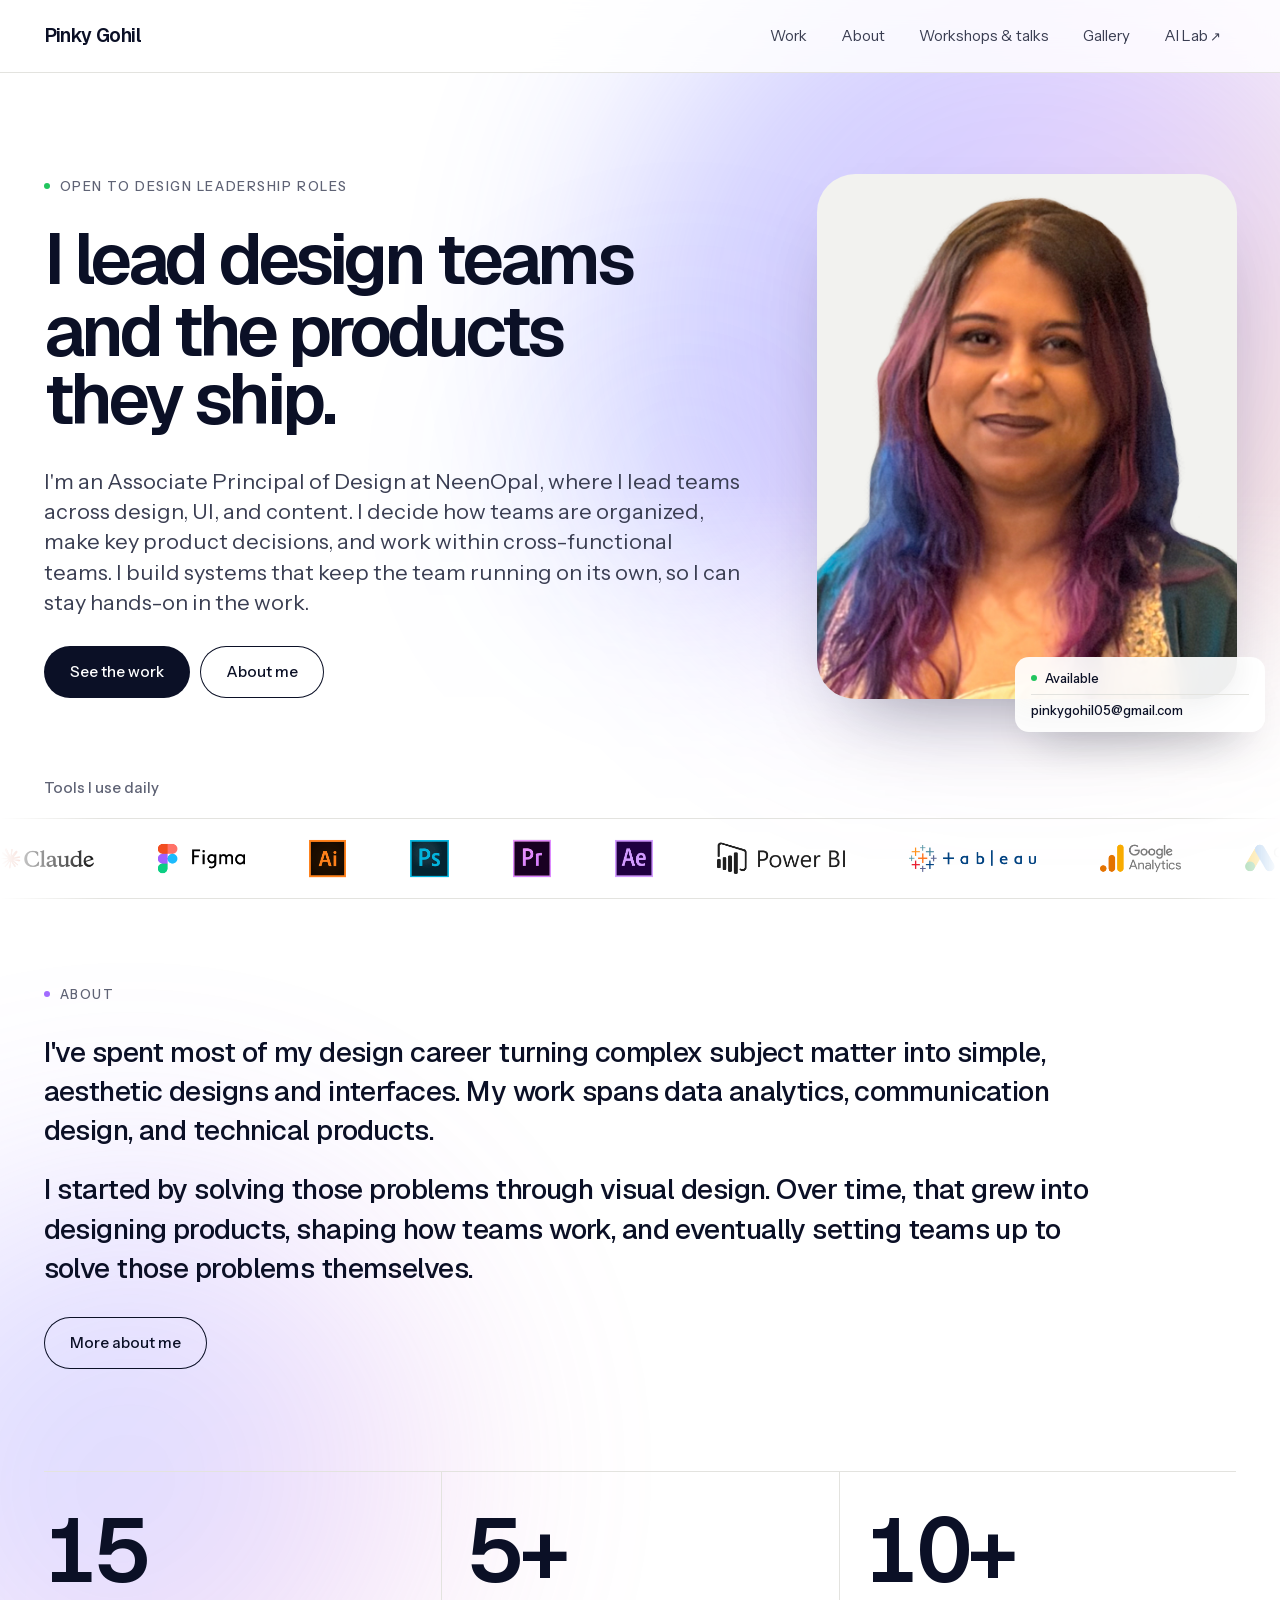
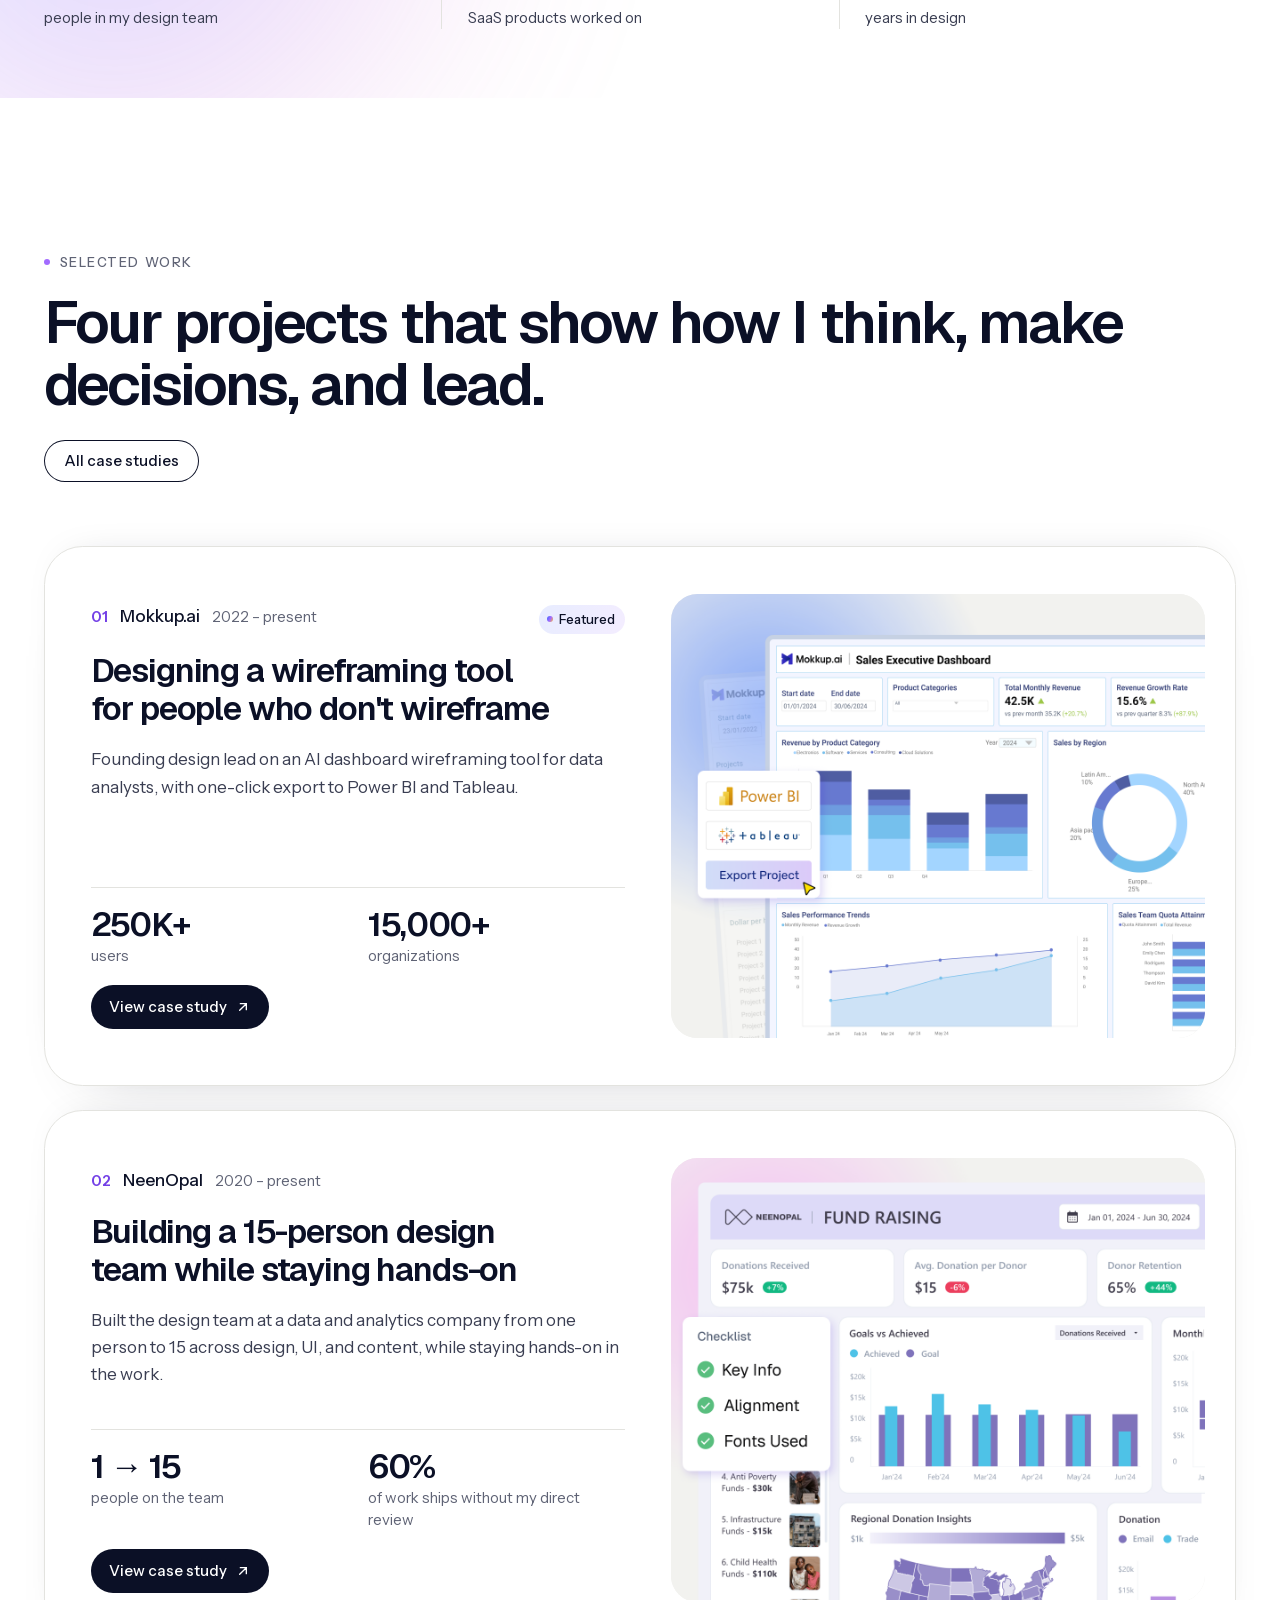
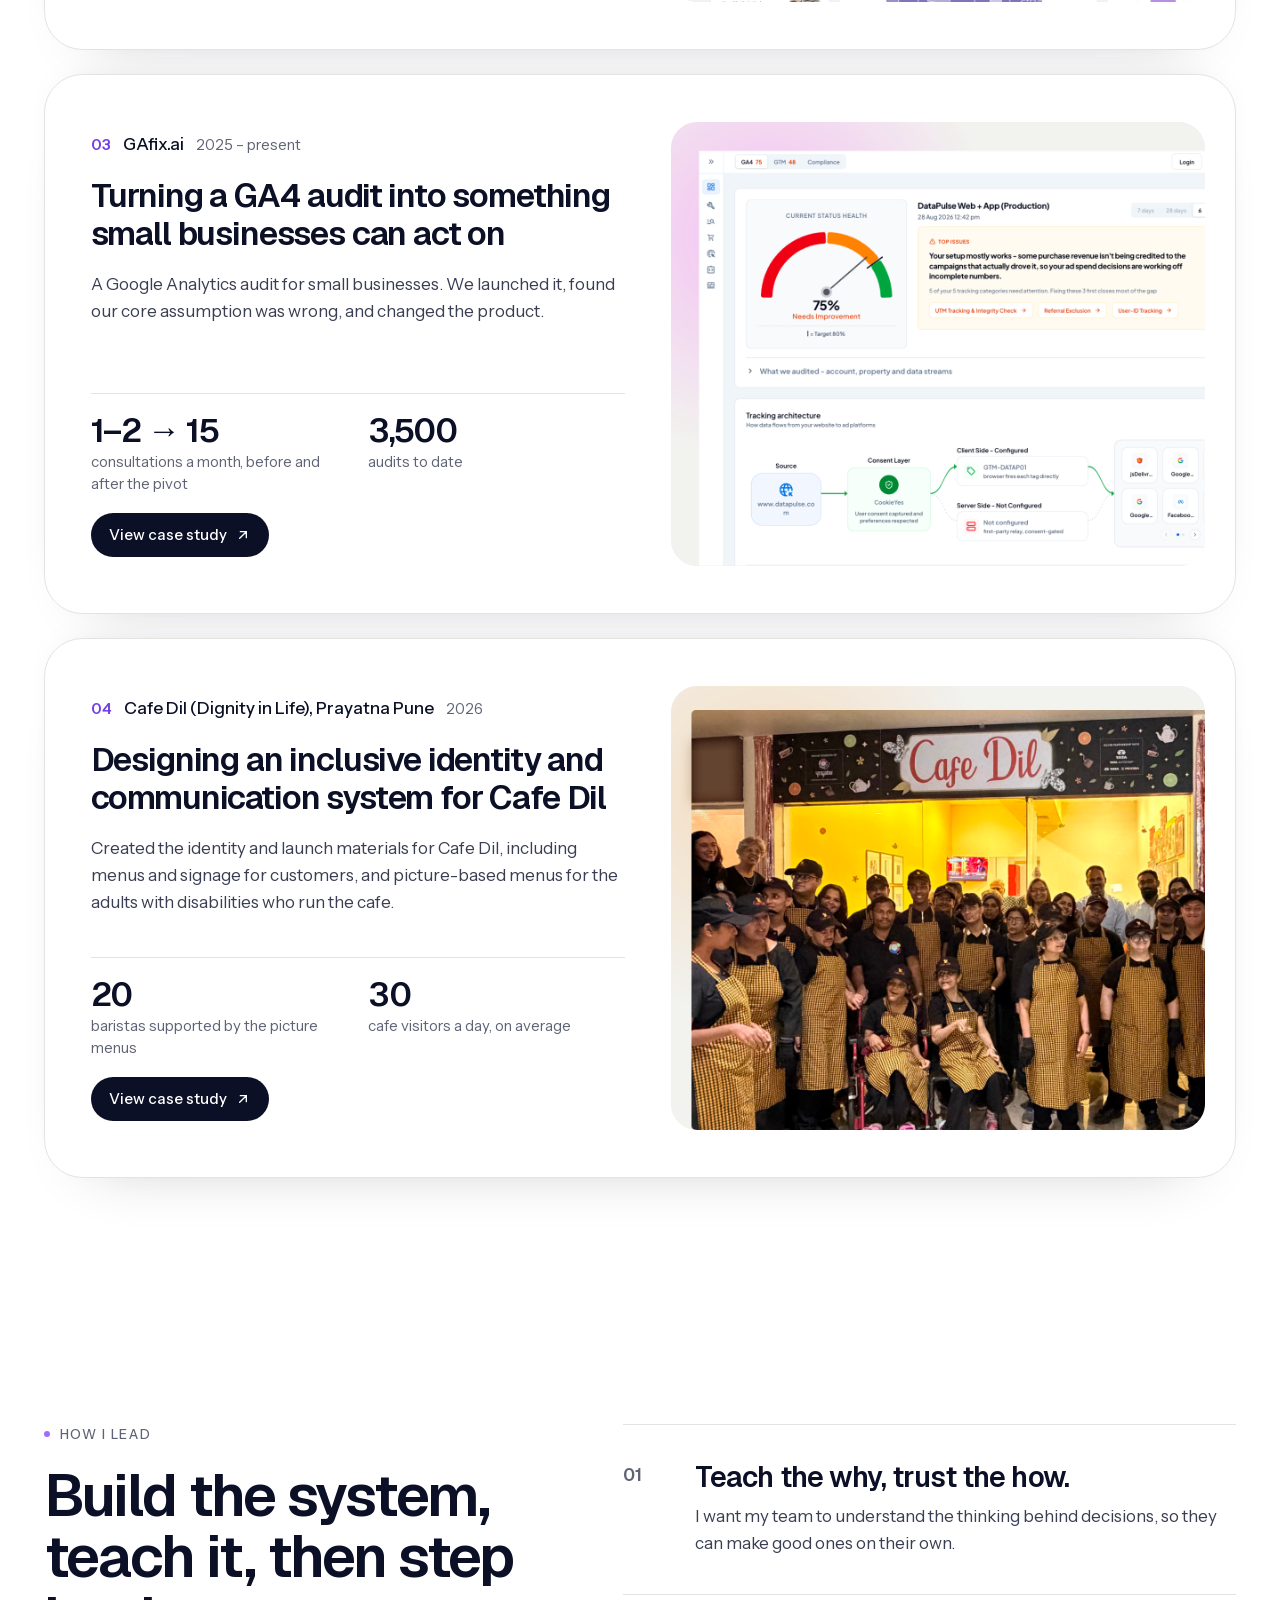
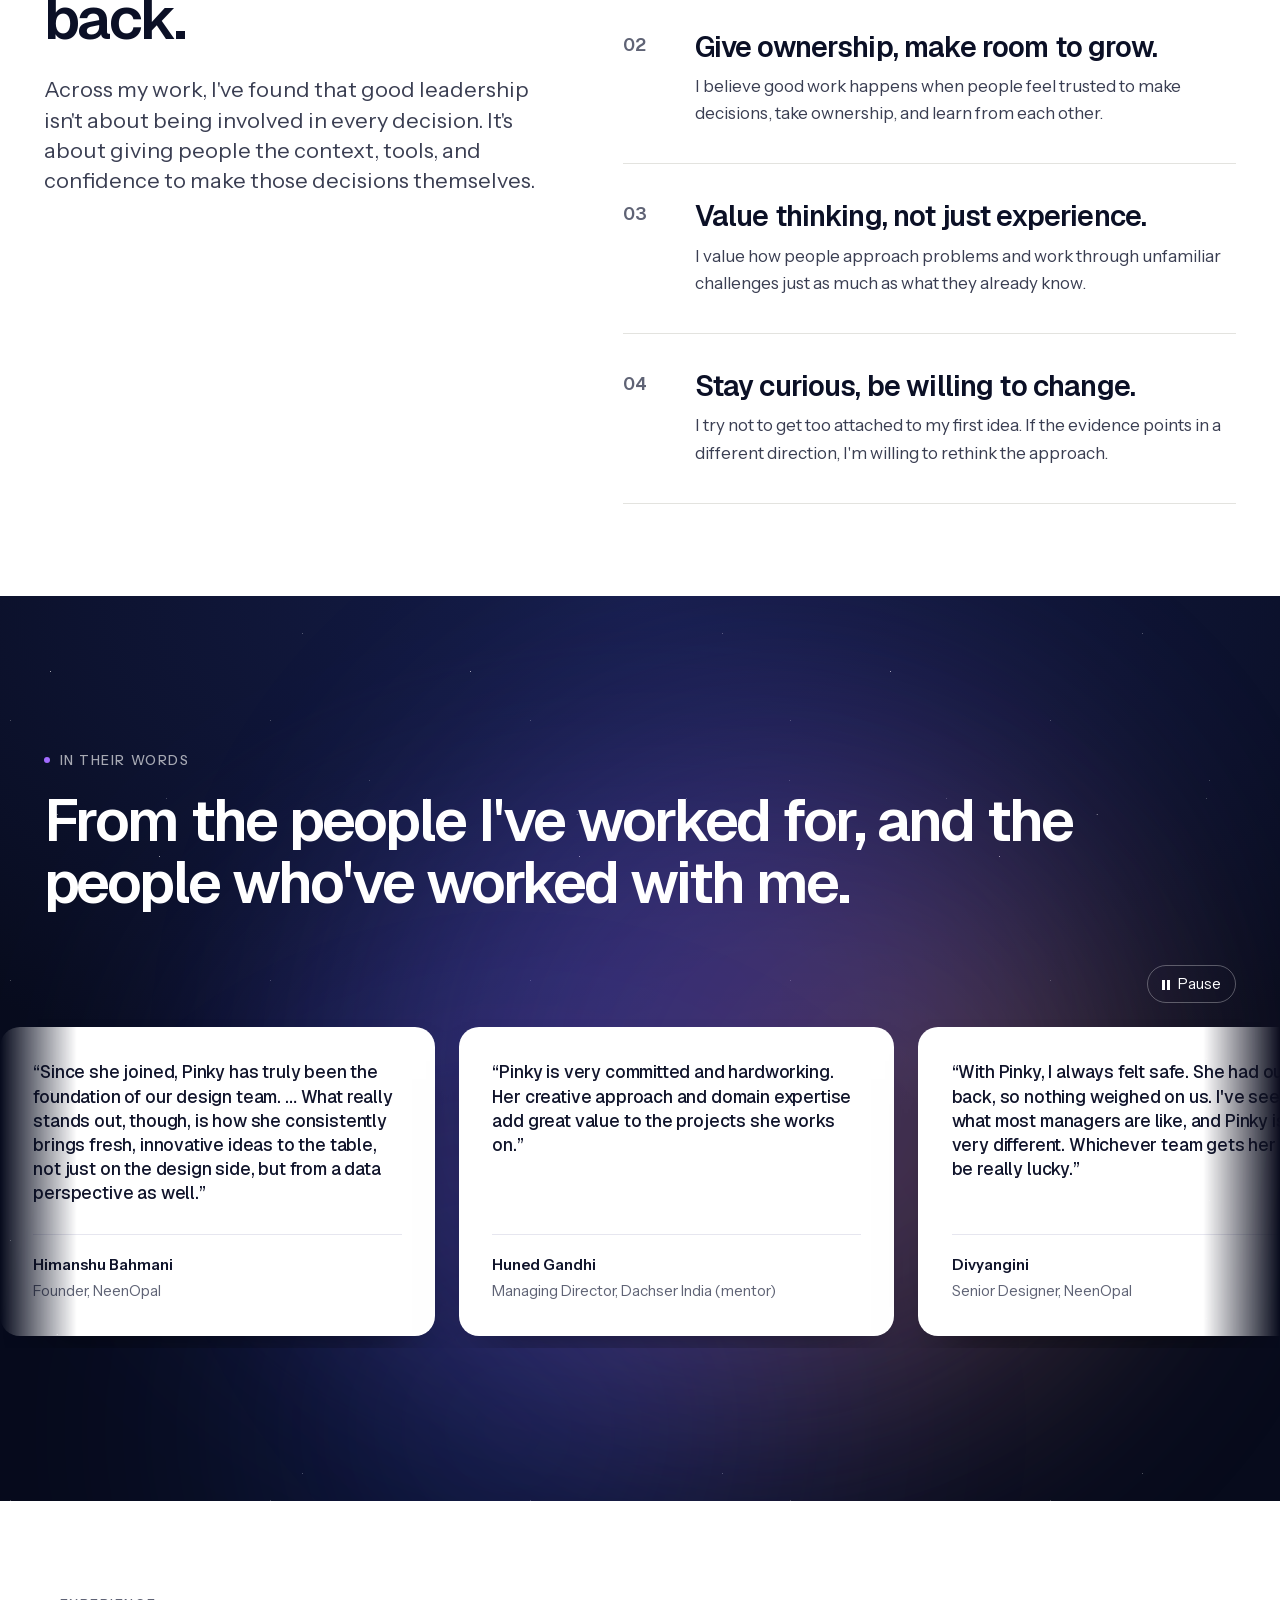
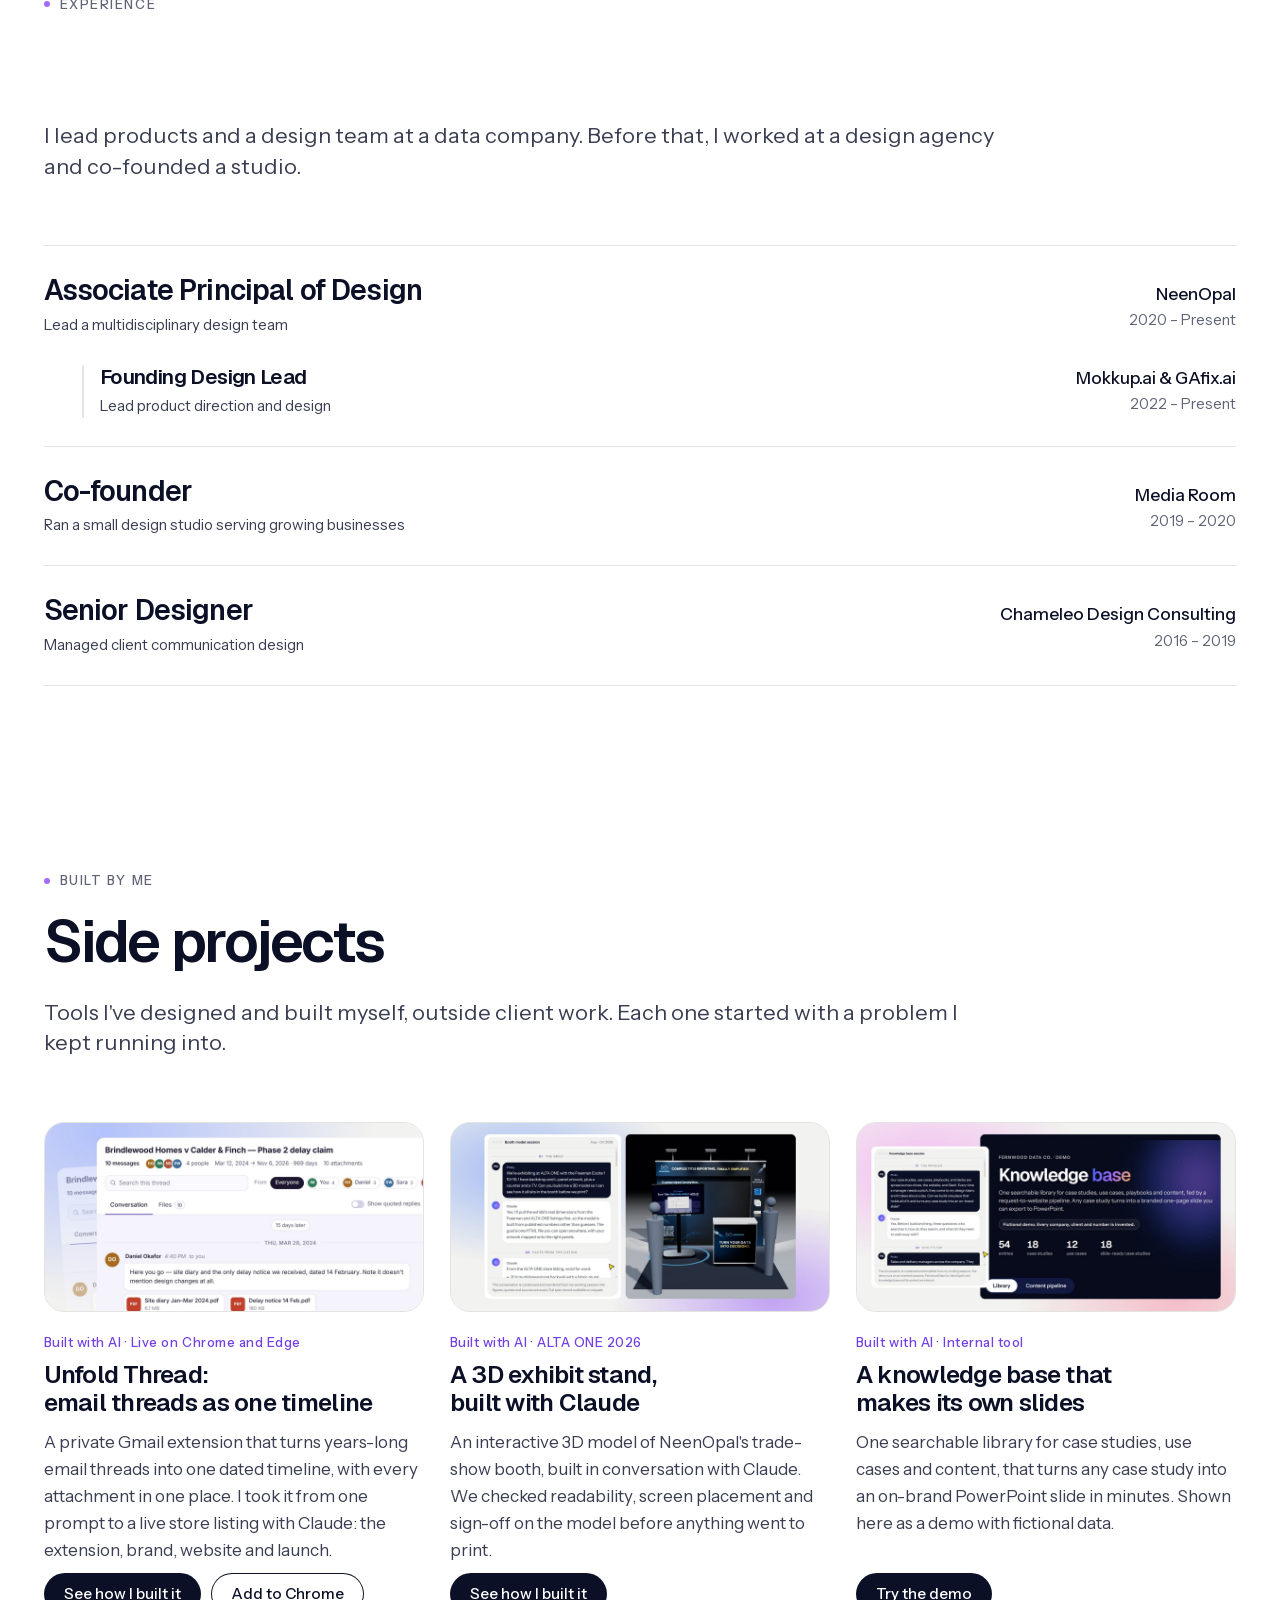
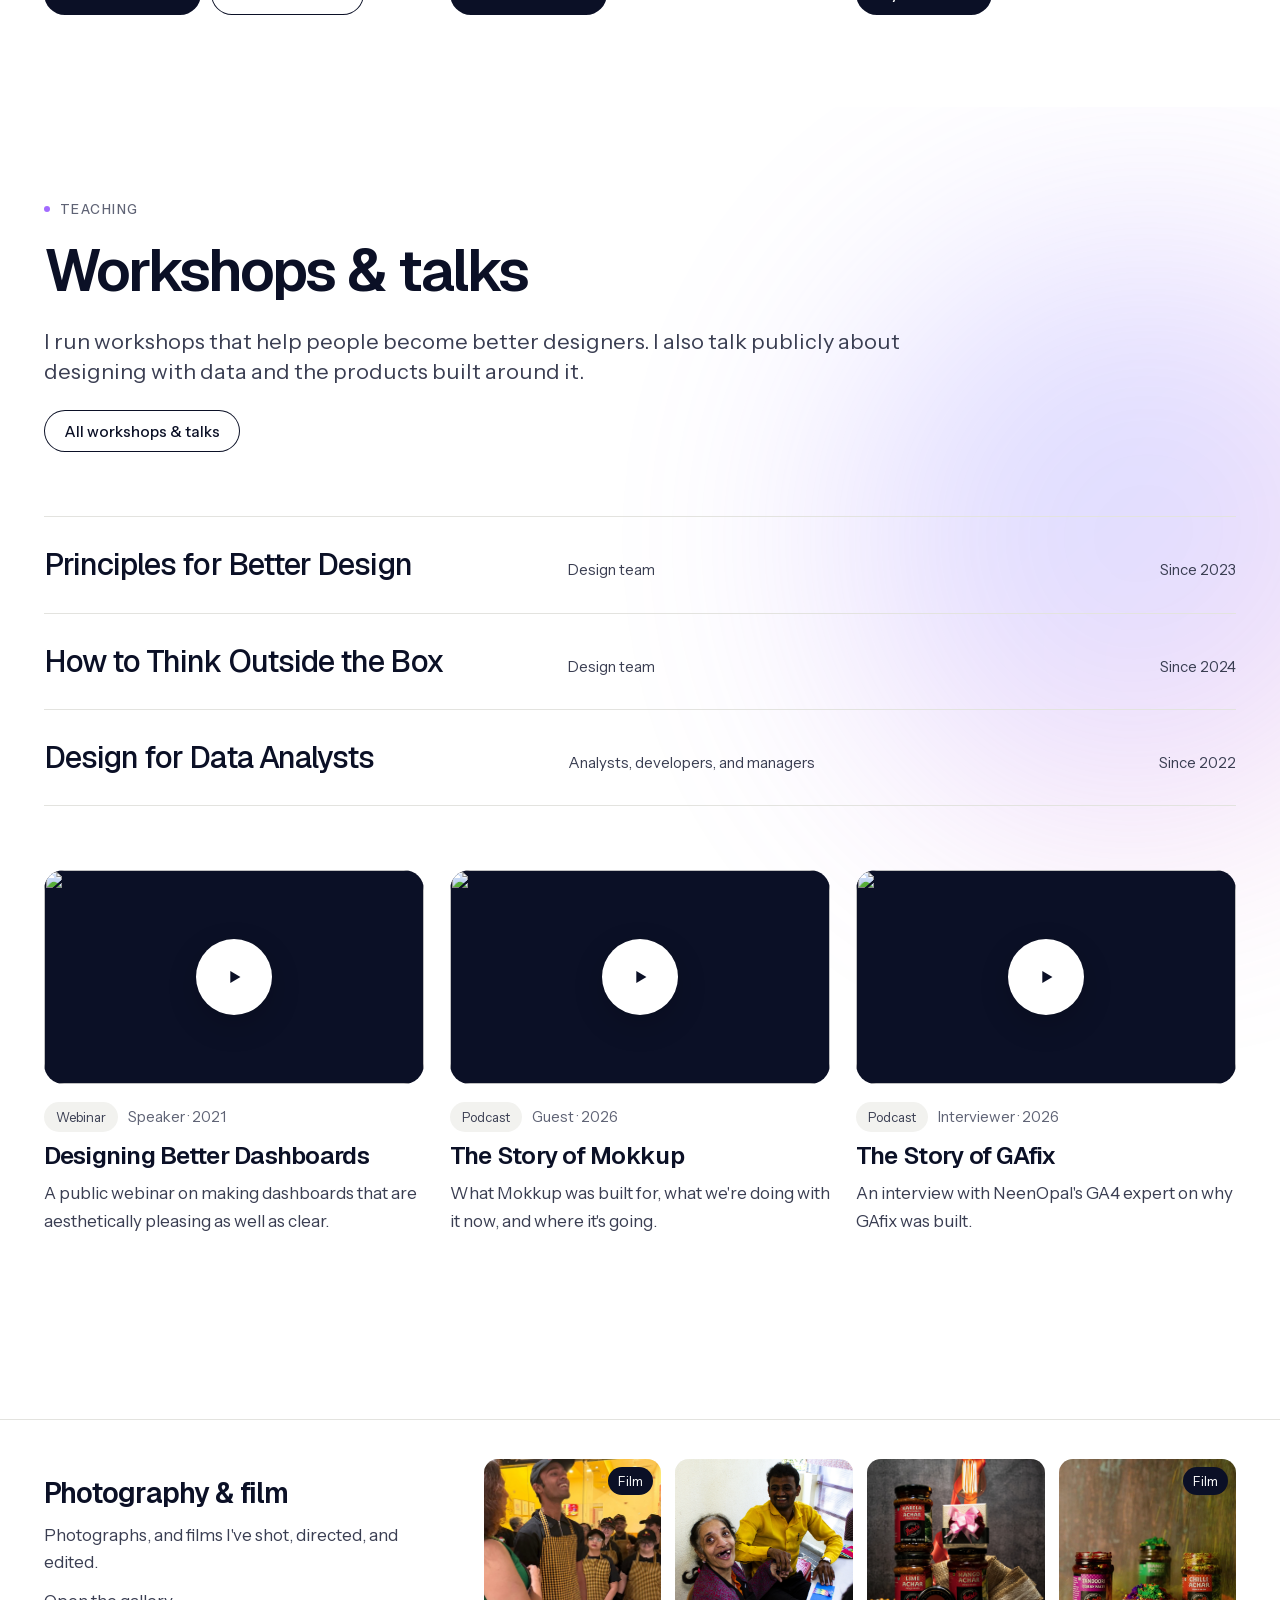
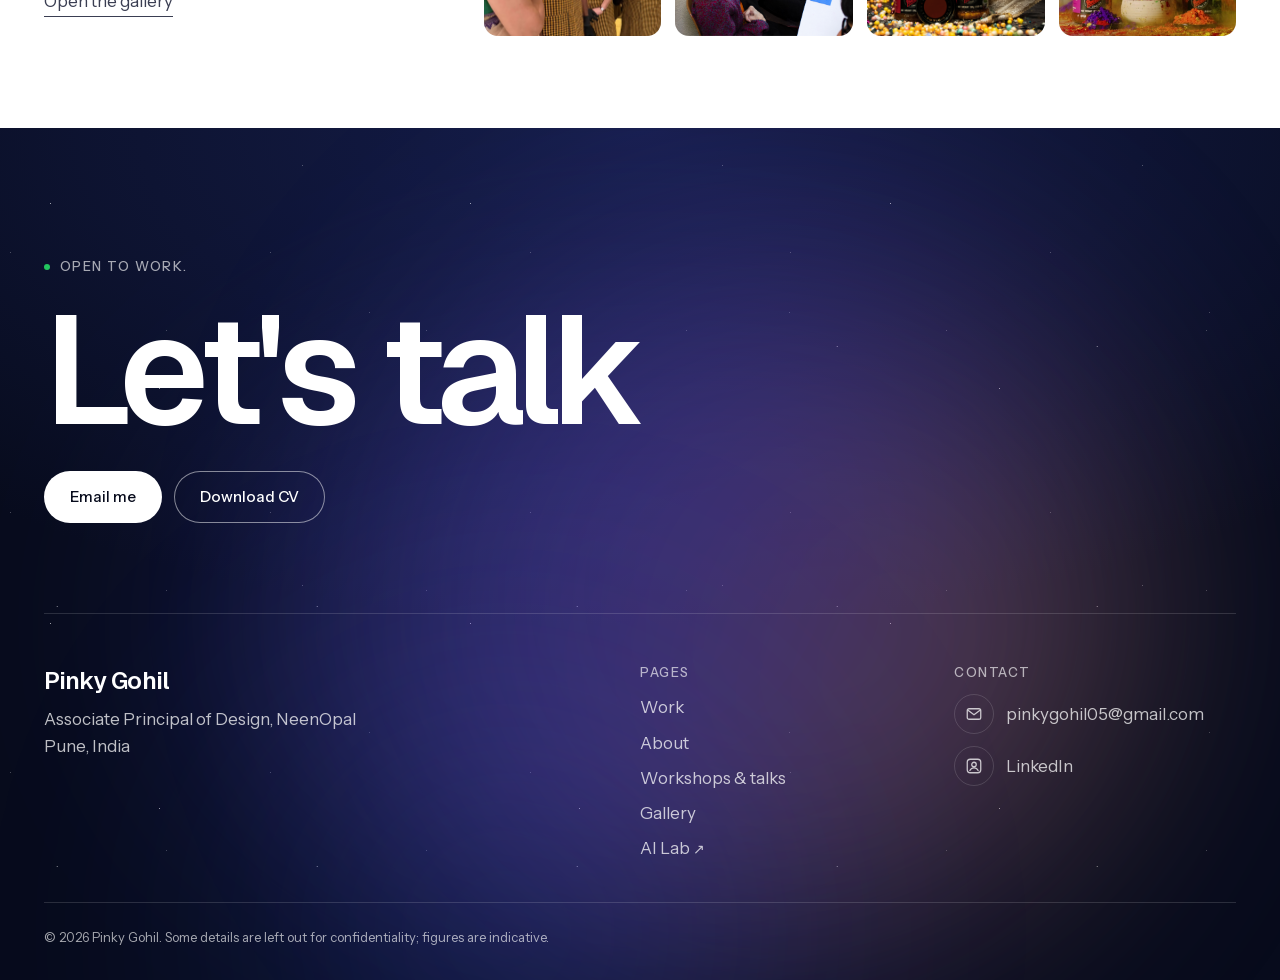
==== index.html @ f28423b6 "Publish from pinkygohil/portfolio pinkygohil/portfolio@1ce904400f1d23cc83ee0e22dff0f9f59efa8442" ====
<!DOCTYPE html><!--Sdkntku7TVc9CWiLl7GHo--><html lang="en" class="__variable_7f4526 __variable_16eff0"><head><meta charSet="utf-8"/><meta name="viewport" content="width=device-width, initial-scale=1"/><link rel="preload" href="/_next/static/media/22a5144ee8d83bca-s.p.woff2" as="font" crossorigin="" type="font/woff2"/><link rel="preload" href="/_next/static/media/26d0ba92e140f0dc-s.p.woff2" as="font" crossorigin="" type="font/woff2"/><link rel="preload" as="image" href="/images/portrait.png"/><link rel="preload" as="image" href="/logos/claude.png"/><link rel="preload" as="image" href="/logos/figma.png"/><link rel="preload" as="image" href="/logos/adobe-illustrator.png"/><link rel="preload" as="image" href="/logos/adobe-photoshop.png"/><link rel="preload" as="image" href="/logos/adobe-premiere-pro.png"/><link rel="preload" as="image" href="/logos/adobe-after-effects.png"/><link rel="preload" as="image" href="/logos/power-bi.png"/><link rel="preload" as="image" href="/logos/tableau.png"/><link rel="preload" as="image" href="/logos/google-analytics.png"/><link rel="stylesheet" href="/_next/static/css/5245ab1f73a83614.css" data-precedence="next"/><link rel="preload" as="script" fetchPriority="low" href="/_next/static/chunks/webpack-af22bf3c4cb5f9e6.js"/><script src="/_next/static/chunks/4bd1b696-c023c6e3521b1417.js" async=""></script><script src="/_next/static/chunks/255-2005b055456c798b.js" async=""></script><script src="/_next/static/chunks/main-app-e7262eb14bfca8f3.js" async=""></script><script src="/_next/static/chunks/619-9168df9c2a29b74b.js" async=""></script><script src="/_next/static/chunks/app/layout-151059ae1ff36098.js" async=""></script><script src="/_next/static/chunks/356-a59ce54394773204.js" async=""></script><script src="/_next/static/chunks/app/page-9a9a43b8f5ff7750.js" async=""></script><link rel="preload" as="image" href="/logos/google-ads.png"/><link rel="preload" as="image" href="/logos/framer.png"/><link rel="preload" as="image" href="/logos/webflow.png"/><link rel="preload" as="image" href="/images/work/mokkup/card.png"/><meta name="next-size-adjust" content=""/><meta name="theme-color" content="#ffffff"/><title>Pinky Gohil · Design leader</title><meta name="description" content="Design leader who builds design teams and the data-heavy products they ship."/><meta property="og:title" content="Pinky Gohil · Design leader"/><meta property="og:description" content="Design leader who builds design teams and the data-heavy products they ship."/><meta property="og:site_name" content="Pinky Gohil"/><meta property="og:image:type" content="image/jpeg"/><meta property="og:image:width" content="1200"/><meta property="og:image:height" content="630"/><meta property="og:image:alt" content="Pinky Gohil, design leader: I build design teams and the products they ship.
"/><meta property="og:image" content="https://pinkygohil.work/opengraph-image.jpg?4371cc9f3aacae15"/><meta property="og:type" content="website"/><meta name="twitter:card" content="summary_large_image"/><meta name="twitter:title" content="Pinky Gohil · Design leader"/><meta name="twitter:description" content="Design leader who builds design teams and the data-heavy products they ship."/><meta name="twitter:image:type" content="image/jpeg"/><meta name="twitter:image:width" content="1200"/><meta name="twitter:image:height" content="630"/><meta name="twitter:image:alt" content="Pinky Gohil, design leader: I build design teams and the products they ship.
"/><meta name="twitter:image" content="https://pinkygohil.work/twitter-image.jpg?4371cc9f3aacae15"/><link rel="icon" href="/icon.png?6fa09b96e2917589" type="image/png" sizes="192x192"/><link rel="apple-touch-icon" href="/apple-icon.png?e3cf1a2ae6322e36" type="image/png" sizes="180x180"/><script src="/_next/static/chunks/polyfills-42372ed130431b0a.js" noModule=""></script></head><body><div hidden=""><!--$--><!--/$--></div><div id="pg-loader" class="loader" aria-hidden="true"><div class="loader__glow"></div><div class="loader__mark"><p class="loader__name"><span class="loader__ch">P</span><span class="loader__ch">i</span><span class="loader__ch">n</span><span class="loader__ch">k</span><span class="loader__ch">y</span><span class="loader__ch loader__ch--space"> </span><span class="loader__ch">G</span><span class="loader__ch">o</span><span class="loader__ch">h</span><span class="loader__ch">i</span><span class="loader__ch">l</span></p><span class="loader__light"></span><svg class="loader__twinkle" viewBox="0 0 26 26"><defs><linearGradient id="loader-tw" x1="0" y1="0" x2="1" y2="1"><stop offset="0" stop-color="#3d63ff"></stop><stop offset="0.5" stop-color="#a26bff"></stop><stop offset="1" stop-color="#ec5fae"></stop></linearGradient></defs><path fill="url(#loader-tw)" d="M13 0 C13.9 8.2 17.8 12.1 26 13 C17.8 13.9 13.9 17.8 13 26 C12.1 17.8 8.2 13.9 0 13 C8.2 12.1 12.1 8.2 13 0 Z"></path></svg></div></div><noscript><style>#pg-loader{display:none}</style></noscript><script>(function () {
  var root = document.getElementById("pg-loader");
  if (!root) return;
  try {
    if (sessionStorage.getItem("pg-loader-seen")) { root.hidden = true; return; }
    sessionStorage.setItem("pg-loader-seen", "1");
  } catch (e) {}
  root.classList.add("is-on");

  var name = root.querySelector(".loader__name");
  var light = root.querySelector(".loader__light");
  var twinkle = root.querySelector(".loader__twinkle");
  var chars = [].slice.call(root.querySelectorAll(".loader__ch"));
  var reduce = window.matchMedia && window.matchMedia("(prefers-reduced-motion: reduce)").matches;
  var loaded = document.readyState === "complete";
  window.addEventListener("load", function () { loaded = true; });

  function wait(ms) { return new Promise(function (r) { setTimeout(r, ms); }); }
  function ease(t) { return t < 0.5 ? 2 * t * t : 1 - Math.pow(-2 * t + 2, 2) / 2; }

  // Each letter holds a slice of one gradient that spans the whole name.
  function paint() {
    var w = name.scrollWidth;
    chars.forEach(function (c) {
      c.style.backgroundSize = w + "px 100%";
      c.style.backgroundPosition = -c.offsetLeft + "px 0";
    });
  }

  function sweep() {
    return new Promise(function (done) {
      var box = root.querySelector(".loader__mark").getBoundingClientRect();
      var nb = name.getBoundingClientRect();
      var first = chars[0].getBoundingClientRect();
      var last = chars[chars.length - 1].getBoundingClientRect();
      var y = nb.top - box.top + nb.height * 0.56;
      var x0 = first.left - box.left - 14, x1 = last.right - box.left + 6;
      var centers = chars.map(function (c) { var r = c.getBoundingClientRect(); return r.left - box.left + r.width / 2; });
      var t0 = null;
      light.style.opacity = "1";
      function frame(now) {
        if (t0 === null) t0 = now;
        var t = Math.min(1, (now - t0) / 1100), x = x0 + (x1 - x0) * ease(t);
        light.style.transform = "translate(" + x + "px," + y + "px)";
        chars.forEach(function (c, i) { if (x >= centers[i] - 6) c.classList.add("is-in"); });
        if (t < 1) return requestAnimationFrame(frame);
        twinkle.style.left = x + "px";
        twinkle.style.top = y - 2 + "px";
        twinkle.classList.remove("is-go");
        void twinkle.getBoundingClientRect();
        twinkle.classList.add("is-go");
        light.style.opacity = "0";
        setTimeout(done, 700);
      }
      requestAnimationFrame(frame);
    });
  }

  function reset() {
    root.classList.remove("is-clearing");
    chars.forEach(function (c) { c.classList.remove("is-in"); });
    twinkle.classList.remove("is-go");
  }

  function leave() {
    root.classList.add("is-done");
    setTimeout(function () { root.hidden = true; }, 650);
  }

  var fontsReady = document.fonts && document.fonts.ready ? document.fonts.ready : Promise.resolve();
  Promise.race([fontsReady, wait(1500)]).then(async function () {
    paint();
    if (reduce) {
      chars.forEach(function (c) { c.classList.add("is-in"); });
      await wait(800);
      return leave();
    }
    for (var round = 0; round < 3; round++) {
      reset();
      await wait(200);
      await sweep();
      await wait(round === 0 ? 350 : 250);
      if (loaded) break;
      root.classList.add("is-clearing");
      await wait(350);
    }
    leave();
  });
})();</script><a href="#main" class="skip-link">Skip to content</a><header class="header"><div class="header__bar container"><a class="header__name" href="/">Pinky Gohil</a><nav class="header__inline" aria-label="Main"><a class="header__link" href="/work">Work</a><a class="header__link" href="/about">About</a><a class="header__link" href="/workshops">Workshops &amp; talks</a><a class="header__link" href="/gallery">Gallery</a><a href="https://pinkygohil.github.io/ai-lab" class="header__link" target="_blank" rel="noreferrer">AI Lab<span class="nav-ext" aria-hidden="true">↗</span><span class="visually-hidden"> (opens in a new tab)</span></a></nav><button type="button" class="header__toggle" aria-expanded="false" aria-controls="site-menu"><span class="header__toggle-label">Menu</span><span class="header__burger" aria-hidden="true"><span></span><span></span></span></button></div><div id="site-menu" class="menu" hidden=""><div class="menu__inner container"><nav aria-label="Menu"><ol class="menu__list"><li style="--i:0"><a class="menu__link" href="/">Home</a></li><li style="--i:1"><a class="menu__link" href="/work">Work</a></li><li style="--i:2"><a class="menu__link" href="/about">About</a></li><li style="--i:3"><a class="menu__link" href="/workshops">Workshops &amp; talks</a></li><li style="--i:4"><a class="menu__link" href="/gallery">Gallery</a></li><li style="--i:5"><a href="https://pinkygohil.github.io/ai-lab" class="menu__link" target="_blank" rel="noreferrer">AI Lab<span class="nav-ext" aria-hidden="true">↗</span><span class="visually-hidden"> (opens in a new tab)</span></a></li></ol></nav><div class="menu__aside"><p class="menu__note">Open to design leadership roles</p><a class="menu__email text-link" href="mailto:pinkygohil05@gmail.com">pinkygohil05@gmail.com</a><ul class="menu__socials"><li><a href="https://www.linkedin.com/in/pinkygohil2505/" target="_blank" rel="noreferrer" class="text-link">LinkedIn</a></li></ul></div></div></div></header><main id="main"><section class="hero" aria-labelledby="hero-title"><div class="glow-wrap glow-wrap--hero" aria-hidden="true"><div class="glow"></div><div class="glow glow--two"></div></div><div class="container hero__grid"><div class="hero__text"><p class="eyebrow"><span class="eyebrow__dot eyebrow__dot--live" aria-hidden="true"></span>Open to design leadership roles</p><h1 id="hero-title" class="hero__title"><span class="hero__line"><span class="hero__line-inner">I lead design teams</span> </span><span class="hero__line"><span class="hero__line-inner">and the products they ship.</span></span></h1><p class="hero__scope">I&#x27;m an Associate Principal of Design at NeenOpal, where I lead teams across design, UI, and content. I decide how teams are organized, make key product decisions, and work within cross-functional teams. I build systems that keep the team running on its own, so I can stay hands-on in the work.</p><div class="hero__actions"><a class="roll" href="/work"><span class="roll__track"><span class="roll__label">See the work</span><span class="roll__label" aria-hidden="true">See the work</span></span></a><a class="roll roll--ghost" href="/about"><span class="roll__track"><span class="roll__label">About me</span><span class="roll__label" aria-hidden="true">About me</span></span></a></div></div><div class="hero__visual"><div class="media hero__portrait" style="aspect-ratio:0.8"><img alt="Portrait of Pinky Gohil" decoding="async" data-nimg="fill" style="position:absolute;height:100%;width:100%;left:0;top:0;right:0;bottom:0;color:transparent" src="/images/portrait.png"/></div><div class="hero__card"><p class="hero__card-status"><span class="eyebrow__dot eyebrow__dot--live" aria-hidden="true"></span>Available</p><a href="mailto:pinkygohil05@gmail.com" class="hero__card-mail">pinkygohil05@gmail.com</a></div></div></div><div class="tools"><p class="tools__label container">Tools I use daily</p><p class="visually-hidden">Claude, Figma, Adobe Illustrator, Adobe Photoshop, Adobe Premiere Pro, Adobe After Effects, Power BI, Tableau, Google Analytics 4, Google Ads, Framer, Webflow</p><div class="tools__strip" aria-hidden="true"><div class="tools__track"><span class="tools__item tools__item--logo" title="Claude"><img src="/logos/claude.png" alt="" class="tools__logo"/></span><span class="tools__item tools__item--logo" title="Figma"><img src="/logos/figma.png" alt="" class="tools__logo"/></span><span class="tools__item tools__item--logo" title="Adobe Illustrator"><img src="/logos/adobe-illustrator.png" alt="" class="tools__logo"/></span><span class="tools__item tools__item--logo" title="Adobe Photoshop"><img src="/logos/adobe-photoshop.png" alt="" class="tools__logo"/></span><span class="tools__item tools__item--logo" title="Adobe Premiere Pro"><img src="/logos/adobe-premiere-pro.png" alt="" class="tools__logo"/></span><span class="tools__item tools__item--logo" title="Adobe After Effects"><img src="/logos/adobe-after-effects.png" alt="" class="tools__logo"/></span><span class="tools__item tools__item--logo" title="Power BI"><img src="/logos/power-bi.png" alt="" class="tools__logo"/></span><span class="tools__item tools__item--logo" title="Tableau"><img src="/logos/tableau.png" alt="" class="tools__logo"/></span><span class="tools__item tools__item--logo" title="Google Analytics 4"><img src="/logos/google-analytics.png" alt="" class="tools__logo"/></span><span class="tools__item tools__item--logo" title="Google Ads"><img src="/logos/google-ads.png" alt="" class="tools__logo"/></span><span class="tools__item tools__item--logo" title="Framer"><img src="/logos/framer.png" alt="" class="tools__logo"/></span><span class="tools__item tools__item--logo" title="Webflow"><img src="/logos/webflow.png" alt="" class="tools__logo"/></span><span class="tools__item tools__item--logo" title="Claude"><img src="/logos/claude.png" alt="" class="tools__logo"/></span><span class="tools__item tools__item--logo" title="Figma"><img src="/logos/figma.png" alt="" class="tools__logo"/></span><span class="tools__item tools__item--logo" title="Adobe Illustrator"><img src="/logos/adobe-illustrator.png" alt="" class="tools__logo"/></span><span class="tools__item tools__item--logo" title="Adobe Photoshop"><img src="/logos/adobe-photoshop.png" alt="" class="tools__logo"/></span><span class="tools__item tools__item--logo" title="Adobe Premiere Pro"><img src="/logos/adobe-premiere-pro.png" alt="" class="tools__logo"/></span><span class="tools__item tools__item--logo" title="Adobe After Effects"><img src="/logos/adobe-after-effects.png" alt="" class="tools__logo"/></span><span class="tools__item tools__item--logo" title="Power BI"><img src="/logos/power-bi.png" alt="" class="tools__logo"/></span><span class="tools__item tools__item--logo" title="Tableau"><img src="/logos/tableau.png" alt="" class="tools__logo"/></span><span class="tools__item tools__item--logo" title="Google Analytics 4"><img src="/logos/google-analytics.png" alt="" class="tools__logo"/></span><span class="tools__item tools__item--logo" title="Google Ads"><img src="/logos/google-ads.png" alt="" class="tools__logo"/></span><span class="tools__item tools__item--logo" title="Framer"><img src="/logos/framer.png" alt="" class="tools__logo"/></span><span class="tools__item tools__item--logo" title="Webflow"><img src="/logos/webflow.png" alt="" class="tools__logo"/></span><span class="tools__item tools__item--logo" title="Claude"><img src="/logos/claude.png" alt="" class="tools__logo"/></span><span class="tools__item tools__item--logo" title="Figma"><img src="/logos/figma.png" alt="" class="tools__logo"/></span><span class="tools__item tools__item--logo" title="Adobe Illustrator"><img src="/logos/adobe-illustrator.png" alt="" class="tools__logo"/></span><span class="tools__item tools__item--logo" title="Adobe Photoshop"><img src="/logos/adobe-photoshop.png" alt="" class="tools__logo"/></span><span class="tools__item tools__item--logo" title="Adobe Premiere Pro"><img src="/logos/adobe-premiere-pro.png" alt="" class="tools__logo"/></span><span class="tools__item tools__item--logo" title="Adobe After Effects"><img src="/logos/adobe-after-effects.png" alt="" class="tools__logo"/></span><span class="tools__item tools__item--logo" title="Power BI"><img src="/logos/power-bi.png" alt="" class="tools__logo"/></span><span class="tools__item tools__item--logo" title="Tableau"><img src="/logos/tableau.png" alt="" class="tools__logo"/></span><span class="tools__item tools__item--logo" title="Google Analytics 4"><img src="/logos/google-analytics.png" alt="" class="tools__logo"/></span><span class="tools__item tools__item--logo" title="Google Ads"><img src="/logos/google-ads.png" alt="" class="tools__logo"/></span><span class="tools__item tools__item--logo" title="Framer"><img src="/logos/framer.png" alt="" class="tools__logo"/></span><span class="tools__item tools__item--logo" title="Webflow"><img src="/logos/webflow.png" alt="" class="tools__logo"/></span><span class="tools__item tools__item--logo" title="Claude"><img src="/logos/claude.png" alt="" class="tools__logo"/></span><span class="tools__item tools__item--logo" title="Figma"><img src="/logos/figma.png" alt="" class="tools__logo"/></span><span class="tools__item tools__item--logo" title="Adobe Illustrator"><img src="/logos/adobe-illustrator.png" alt="" class="tools__logo"/></span><span class="tools__item tools__item--logo" title="Adobe Photoshop"><img src="/logos/adobe-photoshop.png" alt="" class="tools__logo"/></span><span class="tools__item tools__item--logo" title="Adobe Premiere Pro"><img src="/logos/adobe-premiere-pro.png" alt="" class="tools__logo"/></span><span class="tools__item tools__item--logo" title="Adobe After Effects"><img src="/logos/adobe-after-effects.png" alt="" class="tools__logo"/></span><span class="tools__item tools__item--logo" title="Power BI"><img src="/logos/power-bi.png" alt="" class="tools__logo"/></span><span class="tools__item tools__item--logo" title="Tableau"><img src="/logos/tableau.png" alt="" class="tools__logo"/></span><span class="tools__item tools__item--logo" title="Google Analytics 4"><img src="/logos/google-analytics.png" alt="" class="tools__logo"/></span><span class="tools__item tools__item--logo" title="Google Ads"><img src="/logos/google-ads.png" alt="" class="tools__logo"/></span><span class="tools__item tools__item--logo" title="Framer"><img src="/logos/framer.png" alt="" class="tools__logo"/></span><span class="tools__item tools__item--logo" title="Webflow"><img src="/logos/webflow.png" alt="" class="tools__logo"/></span></div></div></div></section><section class="section intro accent-zone" aria-label="Introduction"><span class="accent-glow accent-glow--left" style="--accent-top:35%" aria-hidden="true"></span><div class="container"><div class="intro__top"><p class="eyebrow"><span class="eyebrow__dot" aria-hidden="true"></span>About</p><div class="intro__text"><p>I&#x27;ve spent most of my design career turning complex subject matter into simple, aesthetic designs and interfaces. My work spans data analytics, communication design, and technical products.</p><p>I started by solving those problems through visual design. Over time, that grew into designing products, shaping how teams work, and eventually setting teams up to solve those problems themselves.</p></div><a class="roll roll--ghost" href="/about"><span class="roll__track"><span class="roll__label">More about me</span><span class="roll__label" aria-hidden="true">More about me</span></span></a></div><dl class="stats"><div class="stats__item"><dt class="stats__label">people in my design team</dt><dd class="stats__value"><span class="counter"><span aria-hidden="true">15</span><span class="visually-hidden">15</span></span></dd></div><div class="stats__item"><dt class="stats__label">SaaS products worked on</dt><dd class="stats__value"><span class="counter"><span aria-hidden="true">5<!-- -->+</span><span class="visually-hidden">5<!-- -->+</span></span></dd></div><div class="stats__item"><dt class="stats__label">years in design</dt><dd class="stats__value"><span class="counter"><span aria-hidden="true">10<!-- -->+</span><span class="visually-hidden">10<!-- -->+</span></span></dd></div></dl></div></section><section class="section" aria-labelledby="work-title"><div class="container"><div class="section-head"><p class="eyebrow"><span class="eyebrow__dot" aria-hidden="true"></span>Selected work</p><h2 class="section-head__title"><span id="work-title">Four projects that show how I think, make decisions, and lead.</span></h2><div class="section-head__aside"><a class="roll roll--ghost roll--small" href="/work"><span class="roll__track"><span class="roll__label">All case studies</span><span class="roll__label" aria-hidden="true">All case studies</span></span></a></div></div><ol class="stackwork"><li class="stackwork__item" style="--i:0"><a class="stackwork__card" href="/work/mokkup"><div class="stackwork__text"><p class="stackwork__meta"><span class="stackwork__num">01</span>Mokkup.ai<span class="stackwork__period">2022 – present</span><span class="stackwork__featured">Featured</span></p><h3 class="stackwork__title">Designing a wireframing tool for people who don&#x27;t wireframe</h3><p class="stackwork__summary">Founding design lead on an AI dashboard wireframing tool for data analysts, with one-click export to Power BI and Tableau.</p><dl class="stackwork__results"><div><dt>users</dt><dd>250K+</dd></div><div><dt>organizations</dt><dd>15,000+</dd></div></dl><span class="stackwork__cta">View case study<svg width="16" height="16" viewBox="0 0 24 24" fill="none" aria-hidden="true"><path d="M7 17 17 7M8 7h9v9" stroke="currentColor" stroke-width="2" stroke-linecap="round"></path></svg></span></div><div class="stackwork__cover" style="--cover-ratio:1.2"><div class="media" style="aspect-ratio:1.2"><img alt="Mokkup.ai case study cover" decoding="async" data-nimg="fill" style="position:absolute;height:100%;width:100%;left:0;top:0;right:0;bottom:0;color:transparent" src="/images/work/mokkup/card.png"/></div></div></a></li><li class="stackwork__item" style="--i:1"><a class="stackwork__card" href="/work/neenopal"><div class="stackwork__text"><p class="stackwork__meta"><span class="stackwork__num">02</span>NeenOpal<span class="stackwork__period">2020 – present</span></p><h3 class="stackwork__title">Building a 15-person design team while staying hands-on</h3><p class="stackwork__summary">Built the design team at a data and analytics company from one person to 15 across design, UI, and content, while staying hands-on in the work.</p><dl class="stackwork__results"><div><dt>people on the team</dt><dd>1 → 15</dd></div><div><dt>of work ships without my direct review</dt><dd>60%</dd></div></dl><span class="stackwork__cta">View case study<svg width="16" height="16" viewBox="0 0 24 24" fill="none" aria-hidden="true"><path d="M7 17 17 7M8 7h9v9" stroke="currentColor" stroke-width="2" stroke-linecap="round"></path></svg></span></div><div class="stackwork__cover" style="--cover-ratio:1.2"><div class="media" style="aspect-ratio:1.2"><img alt="NeenOpal case study cover" loading="lazy" decoding="async" data-nimg="fill" style="position:absolute;height:100%;width:100%;left:0;top:0;right:0;bottom:0;color:transparent" src="/images/work/neenopal/card.png"/></div></div></a></li><li class="stackwork__item" style="--i:2"><a class="stackwork__card" href="/work/gafix"><div class="stackwork__text"><p class="stackwork__meta"><span class="stackwork__num">03</span>GAfix.ai<span class="stackwork__period">2025 – present</span></p><h3 class="stackwork__title">Turning a GA4 audit into something small businesses can act on</h3><p class="stackwork__summary">A Google Analytics audit for small businesses. We launched it, found our core assumption was wrong, and changed the product.</p><dl class="stackwork__results"><div><dt>consultations a month, before and after the pivot</dt><dd>1–2 → 15</dd></div><div><dt>audits to date</dt><dd>3,500</dd></div></dl><span class="stackwork__cta">View case study<svg width="16" height="16" viewBox="0 0 24 24" fill="none" aria-hidden="true"><path d="M7 17 17 7M8 7h9v9" stroke="currentColor" stroke-width="2" stroke-linecap="round"></path></svg></span></div><div class="stackwork__cover" style="--cover-ratio:1.2"><div class="media" style="aspect-ratio:1.2"><img alt="GAfix.ai case study cover" loading="lazy" decoding="async" data-nimg="fill" style="position:absolute;height:100%;width:100%;left:0;top:0;right:0;bottom:0;color:transparent" src="/images/work/gafix/card.png"/></div></div></a></li><li class="stackwork__item" style="--i:3"><a class="stackwork__card" href="/work/prayatna"><div class="stackwork__text"><p class="stackwork__meta"><span class="stackwork__num">04</span>Cafe Dil (Dignity in Life), Prayatna Pune<span class="stackwork__period">2026</span></p><h3 class="stackwork__title">Designing an inclusive identity and communication system for Cafe Dil</h3><p class="stackwork__summary">Created the identity and launch materials for Cafe Dil, including menus and signage for customers, and picture-based menus for the adults with disabilities who run the cafe.</p><dl class="stackwork__results"><div><dt>baristas supported by the picture menus</dt><dd>20</dd></div><div><dt>cafe visitors a day, on average</dt><dd>30</dd></div></dl><span class="stackwork__cta">View case study<svg width="16" height="16" viewBox="0 0 24 24" fill="none" aria-hidden="true"><path d="M7 17 17 7M8 7h9v9" stroke="currentColor" stroke-width="2" stroke-linecap="round"></path></svg></span></div><div class="stackwork__cover" style="--cover-ratio:1.2"><div class="media" style="aspect-ratio:1.2"><img alt="Cafe Dil (Dignity in Life), Prayatna Pune case study cover" loading="lazy" decoding="async" data-nimg="fill" style="position:absolute;height:100%;width:100%;left:0;top:0;right:0;bottom:0;color:transparent" src="/images/work/prayatna/card.png"/></div></div></a></li></ol></div></section><section class="section section--tight" aria-labelledby="approach-title"><div class="container lead"><div class="lead__head"><div class="section-head"><p class="eyebrow"><span class="eyebrow__dot" aria-hidden="true"></span>How I lead</p><h2 class="section-head__title"><span id="approach-title">Build the system, teach it, then step back.</span></h2><div class="section-head__aside"><p>Across my work, I&#x27;ve found that good leadership isn&#x27;t about being involved in every decision. It&#x27;s about giving people the context, tools, and confidence to make those decisions themselves.</p></div></div></div><ol class="lead__list"><li class="lead__item"><span class="lead__num" aria-hidden="true">01</span><div class="lead__body"><h3 class="lead__title">Teach the why, trust the how.</h3><p class="lead__text">I want my team to understand the thinking behind decisions, so they can make good ones on their own.</p></div></li><li class="lead__item"><span class="lead__num" aria-hidden="true">02</span><div class="lead__body"><h3 class="lead__title">Give ownership, make room to grow.</h3><p class="lead__text">I believe good work happens when people feel trusted to make decisions, take ownership, and learn from each other.</p></div></li><li class="lead__item"><span class="lead__num" aria-hidden="true">03</span><div class="lead__body"><h3 class="lead__title">Value thinking, not just experience.</h3><p class="lead__text">I value how people approach problems and work through unfamiliar challenges just as much as what they already know.</p></div></li><li class="lead__item"><span class="lead__num" aria-hidden="true">04</span><div class="lead__body"><h3 class="lead__title">Stay curious, be willing to change.</h3><p class="lead__text">I try not to get too attached to my first idea. If the evidence points in a different direction, I&#x27;m willing to rethink the approach.</p></div></li></ol></div></section><section class="section section--space testimonials" aria-labelledby="testimonials-title"><div class="space-sky" aria-hidden="true"></div><div class="glow-wrap glow-wrap--night" aria-hidden="true"><div class="glow"></div><div class="glow glow--two"></div></div><div class="container"><div class="section-head"><p class="eyebrow"><span class="eyebrow__dot" aria-hidden="true"></span>In their words</p><h2 class="section-head__title"><span id="testimonials-title">From the people I&#x27;ve worked for, and the people who&#x27;ve worked with me.</span></h2></div></div><div class="container reel-controls"><input type="checkbox" id="reel-pause" class="reel-toggle"/><label for="reel-pause" class="reel-toggle__label"><span class="reel-toggle__pause">Pause</span><span class="reel-toggle__play">Play</span></label></div><div class="quotes-reel"><div class="quotes-reel__track"><ul class="quotes-reel__set"><li><figure class="quote-card"><blockquote class="quote-card__text"><p>Since she joined, Pinky has truly been the foundation of our design team. … What really stands out, though, is how she consistently brings fresh, innovative ideas to the table, not just on the design side, but from a data perspective as well.</p></blockquote><figcaption class="quote-card__by"><span class="quote-card__name">Himanshu Bahmani</span><span class="quote-card__role">Founder, NeenOpal</span></figcaption></figure></li><li><figure class="quote-card"><blockquote class="quote-card__text"><p>Pinky is very committed and hardworking. Her creative approach and domain expertise add great value to the projects she works on.</p></blockquote><figcaption class="quote-card__by"><span class="quote-card__name">Huned Gandhi</span><span class="quote-card__role">Managing Director, Dachser India (mentor)</span></figcaption></figure></li><li><figure class="quote-card"><blockquote class="quote-card__text"><p>With Pinky, I always felt safe. She had our back, so nothing weighed on us. I&#x27;ve seen what most managers are like, and Pinky is very different. Whichever team gets her will be really lucky.</p></blockquote><figcaption class="quote-card__by"><span class="quote-card__name">Divyangini</span><span class="quote-card__role">Senior Designer, NeenOpal</span></figcaption></figure></li><li><figure class="quote-card"><blockquote class="quote-card__text"><p>As someone new to data visualization, her guidance and support were invaluable in helping me learn and grow. … I am grateful for all that she has taught me.</p></blockquote><figcaption class="quote-card__by"><span class="quote-card__name">Bidisha Nath</span><span class="quote-card__role">Designer, ex-NeenOpal</span></figcaption></figure></li><li><figure class="quote-card"><blockquote class="quote-card__text"><p>I have witnessed firsthand her remarkable sixth sense in creating designs that not only meet but exceed client expectations. … Pinky&#x27;s work consistently transforms KPIs into tangible success stories.</p></blockquote><figcaption class="quote-card__by"><span class="quote-card__name">Devika Hari</span><span class="quote-card__role">Analytics Consultant, ex-NeenOpal</span></figcaption></figure></li></ul><ul class="quotes-reel__set" aria-hidden="true"><li><figure class="quote-card"><blockquote class="quote-card__text"><p>Since she joined, Pinky has truly been the foundation of our design team. … What really stands out, though, is how she consistently brings fresh, innovative ideas to the table, not just on the design side, but from a data perspective as well.</p></blockquote><figcaption class="quote-card__by"><span class="quote-card__name">Himanshu Bahmani</span><span class="quote-card__role">Founder, NeenOpal</span></figcaption></figure></li><li><figure class="quote-card"><blockquote class="quote-card__text"><p>Pinky is very committed and hardworking. Her creative approach and domain expertise add great value to the projects she works on.</p></blockquote><figcaption class="quote-card__by"><span class="quote-card__name">Huned Gandhi</span><span class="quote-card__role">Managing Director, Dachser India (mentor)</span></figcaption></figure></li><li><figure class="quote-card"><blockquote class="quote-card__text"><p>With Pinky, I always felt safe. She had our back, so nothing weighed on us. I&#x27;ve seen what most managers are like, and Pinky is very different. Whichever team gets her will be really lucky.</p></blockquote><figcaption class="quote-card__by"><span class="quote-card__name">Divyangini</span><span class="quote-card__role">Senior Designer, NeenOpal</span></figcaption></figure></li><li><figure class="quote-card"><blockquote class="quote-card__text"><p>As someone new to data visualization, her guidance and support were invaluable in helping me learn and grow. … I am grateful for all that she has taught me.</p></blockquote><figcaption class="quote-card__by"><span class="quote-card__name">Bidisha Nath</span><span class="quote-card__role">Designer, ex-NeenOpal</span></figcaption></figure></li><li><figure class="quote-card"><blockquote class="quote-card__text"><p>I have witnessed firsthand her remarkable sixth sense in creating designs that not only meet but exceed client expectations. … Pinky&#x27;s work consistently transforms KPIs into tangible success stories.</p></blockquote><figcaption class="quote-card__by"><span class="quote-card__name">Devika Hari</span><span class="quote-card__role">Analytics Consultant, ex-NeenOpal</span></figcaption></figure></li></ul></div></div></section><section class="section section--tight" aria-labelledby="career-title"><div class="container"><div class="section-head"><p class="eyebrow"><span class="eyebrow__dot" aria-hidden="true"></span>Experience</p><h2 class="section-head__title"><span id="career-title">How I got here</span></h2><div class="section-head__aside"><p>I lead products and a design team at a data company. Before that, I worked at a design agency and co-founded a studio.</p></div></div><ol class="xp"><li class="xp__item"><div class="xp__row"><div class="xp__role"><h3 class="xp__title">Associate Principal of Design</h3><p class="xp__line">Lead a multidisciplinary design team</p></div><div class="xp__where"><p class="xp__company">NeenOpal</p><p class="xp__period">2020 – Present</p></div></div><div class="xp__row xp__row--sub"><div class="xp__role"><h3 class="xp__title">Founding Design Lead</h3><p class="xp__line">Lead product direction and design</p></div><div class="xp__where"><p class="xp__company">Mokkup.ai &amp; GAfix.ai</p><p class="xp__period">2022 – Present</p></div></div></li><li class="xp__item"><div class="xp__row"><div class="xp__role"><h3 class="xp__title">Co-founder</h3><p class="xp__line">Ran a small design studio serving growing businesses</p></div><div class="xp__where"><p class="xp__company">Media Room</p><p class="xp__period">2019 – 2020</p></div></div></li><li class="xp__item"><div class="xp__row"><div class="xp__role"><h3 class="xp__title">Senior Designer</h3><p class="xp__line">Managed client communication design</p></div><div class="xp__where"><p class="xp__company">Chameleo Design Consulting</p><p class="xp__period">2016 – 2019</p></div></div></li></ol></div></section><section id="side-projects" class="section section--tight" aria-labelledby="side-projects-title"><div class="container"><div class="section-head"><p class="eyebrow"><span class="eyebrow__dot" aria-hidden="true"></span>Built by me</p><h2 class="section-head__title"><span id="side-projects-title">Side projects</span></h2><div class="section-head__aside"><p>Tools I&#x27;ve designed and built myself, outside client work. Each one started with a problem I kept running into.</p></div></div><ul class="side-grid"><li class="side"><a href="https://pinkygohil.github.io/ai-lab/unfold-thread" target="_blank" rel="noreferrer" class="side__media" tabindex="-1" aria-hidden="true"><div class="media" style="aspect-ratio:2"><img alt="Unfold Thread showing a long Gmail thread as a dated conversation, with fictional data" loading="lazy" decoding="async" data-nimg="fill" style="position:absolute;height:100%;width:100%;left:0;top:0;right:0;bottom:0;color:transparent" src="/images/side-projects/unfold-thread.jpg"/></div></a><div class="side__body"><p class="side__kind">Built with AI · Live on Chrome and Edge</p><h3 class="side__title"><a href="https://pinkygohil.github.io/ai-lab/unfold-thread" target="_blank" rel="noreferrer"><span class="side__title-line">Unfold Thread:</span><span class="side__title-line"> <!-- -->email threads as one timeline</span></a></h3><p class="side__summary">A private Gmail extension that turns years-long email threads into one dated timeline, with every attachment in one place. I took it from one prompt to a live store listing with Claude: the extension, brand, website and launch.</p><div class="side__links"><a href="https://pinkygohil.github.io/ai-lab/unfold-thread" class="roll roll--small" target="_blank" rel="noreferrer"><span class="roll__track"><span class="roll__label">See how I built it</span><span class="roll__label" aria-hidden="true">See how I built it</span></span></a><a href="https://chromewebstore.google.com/detail/dbhomiflemkmfahmcfdmliedakgndmbl" class="roll roll--ghost roll--small" target="_blank" rel="noreferrer"><span class="roll__track"><span class="roll__label">Add to Chrome</span><span class="roll__label" aria-hidden="true">Add to Chrome</span></span></a></div></div></li><li class="side"><a href="https://pinkygohil.github.io/ai-lab" target="_blank" rel="noreferrer" class="side__media" tabindex="-1" aria-hidden="true"><div class="media" style="aspect-ratio:2"><img alt="The 3D model of the NeenOpal booth beside a photo of the finished booth" loading="lazy" decoding="async" data-nimg="fill" style="position:absolute;height:100%;width:100%;left:0;top:0;right:0;bottom:0;color:transparent" src="/images/side-projects/booth-3d.jpg"/></div></a><div class="side__body"><p class="side__kind">Built with AI · ALTA ONE 2026</p><h3 class="side__title"><a href="https://pinkygohil.github.io/ai-lab" target="_blank" rel="noreferrer"><span class="side__title-line">A 3D exhibit stand,</span><span class="side__title-line"> <!-- -->built with Claude</span></a></h3><p class="side__summary">An interactive 3D model of NeenOpal&#x27;s trade-show booth, built in conversation with Claude. We checked readability, screen placement and sign-off on the model before anything went to print.</p><div class="side__links"><a href="https://pinkygohil.github.io/ai-lab" class="roll roll--small" target="_blank" rel="noreferrer"><span class="roll__track"><span class="roll__label">See how I built it</span><span class="roll__label" aria-hidden="true">See how I built it</span></span></a></div></div></li><li class="side"><a href="https://pinkygohil.github.io/ai-lab/knowledge-base" target="_blank" rel="noreferrer" class="side__media" tabindex="-1" aria-hidden="true"><div class="media" style="aspect-ratio:2"><img alt="The knowledge base demo: a searchable library of case studies, with fictional data" loading="lazy" decoding="async" data-nimg="fill" style="position:absolute;height:100%;width:100%;left:0;top:0;right:0;bottom:0;color:transparent" src="/images/side-projects/knowledge-base.jpg"/></div></a><div class="side__body"><p class="side__kind">Built with AI · Internal tool</p><h3 class="side__title"><a href="https://pinkygohil.github.io/ai-lab/knowledge-base" target="_blank" rel="noreferrer"><span class="side__title-line">A knowledge base that</span><span class="side__title-line"> <!-- -->makes its own slides</span></a></h3><p class="side__summary">One searchable library for case studies, use cases and content, that turns any case study into an on-brand PowerPoint slide in minutes. Shown here as a demo with fictional data.</p><div class="side__links"><a href="https://pinkygohil.github.io/ai-lab/knowledge-base" class="roll roll--small" target="_blank" rel="noreferrer"><span class="roll__track"><span class="roll__label">Try the demo</span><span class="roll__label" aria-hidden="true">Try the demo</span></span></a></div></div></li></ul></div></section><section class="section section--tight accent-zone" aria-labelledby="workshops-title"><span class="accent-glow accent-glow--right" style="--accent-top:10%" aria-hidden="true"></span><div class="container"><div class="section-head"><p class="eyebrow"><span class="eyebrow__dot" aria-hidden="true"></span>Teaching</p><h2 class="section-head__title"><span id="workshops-title">Workshops &amp; talks</span></h2><div class="section-head__aside"><p>I run workshops that help people become better designers. I also talk publicly about designing with data and the products built around it.</p><a class="roll roll--ghost roll--small" href="/workshops"><span class="roll__track"><span class="roll__label">All workshops &amp; talks</span><span class="roll__label" aria-hidden="true">All workshops &amp; talks</span></span></a></div></div><ul class="rows"><li class="row"><h3 class="row__title"><a href="/workshops#principles-for-better-design">Principles for Better Design</a></h3><p class="row__meta">Design team</p><p class="row__meta row__meta--end">Since 2023</p></li><li class="row"><h3 class="row__title"><a href="/workshops#think-outside-the-box">How to Think Outside the Box</a></h3><p class="row__meta">Design team</p><p class="row__meta row__meta--end">Since 2024</p></li><li class="row"><h3 class="row__title"><a href="/workshops#design-for-data-analysts">Design for Data Analysts</a></h3><p class="row__meta">Analysts, developers, and managers</p><p class="row__meta row__meta--end">Since 2022</p></li></ul><div class="talk-grid talk-grid--spaced"><article class="talk"><div class="player" style="aspect-ratio:1.7777777777777777"><button type="button" class="player__poster"><img alt="" loading="lazy" decoding="async" data-nimg="fill" style="position:absolute;height:100%;width:100%;left:0;top:0;right:0;bottom:0;color:transparent" src="https://i.ytimg.com/vi/9VI8RktWApw/maxresdefault.jpg"/><span class="player__play"><svg width="22" height="22" viewBox="0 0 24 24" aria-hidden="true"><path d="M8 5.5v13l11-6.5-11-6.5Z" fill="currentColor"></path></svg><span class="visually-hidden">Play <!-- -->Designing Better Dashboards</span></span></button></div><div class="talk__body"><p class="talk__meta"><span class="tag">Webinar</span><span>Speaker · 2021</span></p><h3 class="talk__title">Designing Better Dashboards</h3><p class="talk__summary">A public webinar on making dashboards that are aesthetically pleasing as well as clear.</p></div></article><article class="talk"><div class="player" style="aspect-ratio:1.7777777777777777"><button type="button" class="player__poster"><img alt="" loading="lazy" decoding="async" data-nimg="fill" style="position:absolute;height:100%;width:100%;left:0;top:0;right:0;bottom:0;color:transparent" src="https://i.ytimg.com/vi/rn9hpzJYKT0/maxresdefault.jpg"/><span class="player__play"><svg width="22" height="22" viewBox="0 0 24 24" aria-hidden="true"><path d="M8 5.5v13l11-6.5-11-6.5Z" fill="currentColor"></path></svg><span class="visually-hidden">Play <!-- -->The Story of Mokkup</span></span></button></div><div class="talk__body"><p class="talk__meta"><span class="tag">Podcast</span><span>Guest · 2026</span></p><h3 class="talk__title">The Story of Mokkup</h3><p class="talk__summary">What Mokkup was built for, what we&#x27;re doing with it now, and where it&#x27;s going.</p></div></article><article class="talk"><div class="player" style="aspect-ratio:1.7777777777777777"><button type="button" class="player__poster"><img alt="" loading="lazy" decoding="async" data-nimg="fill" style="position:absolute;height:100%;width:100%;left:0;top:0;right:0;bottom:0;color:transparent" src="https://i.ytimg.com/vi/4m7H45VCkZs/maxresdefault.jpg"/><span class="player__play"><svg width="22" height="22" viewBox="0 0 24 24" aria-hidden="true"><path d="M8 5.5v13l11-6.5-11-6.5Z" fill="currentColor"></path></svg><span class="visually-hidden">Play <!-- -->The Story of GAfix</span></span></button></div><div class="talk__body"><p class="talk__meta"><span class="tag">Podcast</span><span>Interviewer · 2026</span></p><h3 class="talk__title">The Story of GAfix</h3><p class="talk__summary">An interview with NeenOpal&#x27;s GA4 expert on why GAfix was built.</p></div></article></div></div></section><section class="section section--tight" aria-labelledby="gallery-title"><div class="container range"><div class="range__text"><h2 id="gallery-title" class="range__title">Photography &amp; film</h2><p>Photographs, and films I&#x27;ve shot, directed, and edited.</p><a class="text-link" href="/gallery">Open the gallery</a></div><div class="range__grid"><a class="masonry__item range__item" href="/gallery#cafe-dil-launch"><div class="media" style="aspect-ratio:1"><img alt="Cafe Dil launch film" loading="lazy" decoding="async" data-nimg="fill" style="position:absolute;height:100%;width:100%;left:0;top:0;right:0;bottom:0;color:transparent" src="/videos/cafe-dil-launch.jpg"/></div><span class="masonry__badge">Film</span><span class="visually-hidden">Cafe Dil launch film</span></a><a class="masonry__item range__item" href="/gallery#prayatna-photo-01"><div class="media" style="aspect-ratio:1"><img alt="Art session" loading="lazy" decoding="async" data-nimg="fill" style="position:absolute;height:100%;width:100%;left:0;top:0;right:0;bottom:0;color:transparent" src="/images/gallery/prayatna-01.jpg"/></div><span class="visually-hidden">Art session</span></a><a class="masonry__item range__item" href="/gallery#bolsts-01"><div class="media" style="aspect-ratio:1"><img alt="Bolst&#x27;s achars" loading="lazy" decoding="async" data-nimg="fill" style="position:absolute;height:100%;width:100%;left:0;top:0;right:0;bottom:0;color:transparent" src="/images/gallery/bolsts-01.jpg"/></div><span class="visually-hidden">Bolst&#x27;s achars</span></a><a class="masonry__item range__item" href="/gallery#bolsts-holi"><div class="media" style="aspect-ratio:1"><img alt="Bolst&#x27;s for Holi" loading="lazy" decoding="async" data-nimg="fill" style="position:absolute;height:100%;width:100%;left:0;top:0;right:0;bottom:0;color:transparent" src="/videos/bolsts-holi.jpg"/></div><span class="masonry__badge">Film</span><span class="visually-hidden">Bolst&#x27;s for Holi</span></a></div></div></section><!--$--><!--/$--></main><footer class="footer section--space" id="contact"><div class="space-sky" aria-hidden="true"></div><div class="glow-wrap glow-wrap--night" aria-hidden="true"><div class="glow"></div><div class="glow glow--two"></div></div><div class="container"><div class="footer__cta"><p class="eyebrow"><span class="eyebrow__dot eyebrow__dot--live" aria-hidden="true"></span>Open to work.</p><h2 class="footer__title"><a href="mailto:pinkygohil05@gmail.com">Let&#x27;s talk</a></h2><div class="footer__actions"><a href="mailto:pinkygohil05@gmail.com" class="roll roll--light" rel="noreferrer"><span class="roll__track"><span class="roll__label">Email me</span><span class="roll__label" aria-hidden="true">Email me</span></span></a><a href="/Pinky-Gohil-CV.pdf" class="roll roll--ghost footer__ghost" rel="noreferrer"><span class="roll__track"><span class="roll__label">Download CV</span><span class="roll__label" aria-hidden="true">Download CV</span></span></a></div></div><div class="footer__grid"><div class="footer__id"><p class="footer__name">Pinky Gohil</p><p class="footer__role">Associate Principal of Design<!-- -->, <!-- -->NeenOpal<br/>Pune, India</p></div><nav aria-label="Footer"><p class="footer__head">Pages</p><ul class="footer__list"><li><a href="/work">Work</a></li><li><a href="/about">About</a></li><li><a href="/workshops">Workshops &amp; talks</a></li><li><a href="/gallery">Gallery</a></li><li><a href="https://pinkygohil.github.io/ai-lab" target="_blank" rel="noreferrer">AI Lab<span class="nav-ext" aria-hidden="true">↗</span><span class="visually-hidden"> (opens in a new tab)</span></a></li></ul></nav><div><p class="footer__head">Contact</p><ul class="footer__contact"><li><a href="mailto:pinkygohil05@gmail.com" class="footer__icon-link"><span class="footer__icon" aria-hidden="true"><svg width="18" height="18" viewBox="0 0 24 24" fill="none"><rect x="3" y="5" width="18" height="14" rx="2.5" stroke="currentColor" stroke-width="1.7"></rect><path d="m4 7 8 6 8-6" stroke="currentColor" stroke-width="1.7" stroke-linejoin="round"></path></svg></span>pinkygohil05@gmail.com</a></li><li><a href="https://www.linkedin.com/in/pinkygohil2505/" target="_blank" rel="noreferrer" class="footer__icon-link"><span class="footer__icon" aria-hidden="true"><svg width="18" height="18" viewBox="0 0 24 24" fill="none"><rect x="3" y="3" width="18" height="18" rx="4" stroke="currentColor" stroke-width="1.7"></rect><circle cx="12" cy="10" r="3" stroke="currentColor" stroke-width="1.7"></circle><path d="M6.5 18c1.2-2.4 3.1-3.5 5.5-3.5s4.3 1.1 5.5 3.5" stroke="currentColor" stroke-width="1.7" stroke-linecap="round"></path></svg></span>LinkedIn</a></li></ul></div></div><p class="footer__legal">© <!-- -->2026<!-- --> <!-- -->Pinky Gohil<!-- -->. Some details are left out for confidentiality; figures are indicative.</p></div></footer><script src="/_next/static/chunks/webpack-af22bf3c4cb5f9e6.js" id="_R_" async=""></script><script>(self.__next_f=self.__next_f||[]).push([0])</script><script>self.__next_f.push([1,"1:\"$Sreact.fragment\"\n9:I[7150,[],\"\"]\n:HL[\"/_next/static/media/22a5144ee8d83bca-s.p.woff2\",\"font\",{\"crossOrigin\":\"\",\"type\":\"font/woff2\"}]\n:HL[\"/_next/static/media/26d0ba92e140f0dc-s.p.woff2\",\"font\",{\"crossOrigin\":\"\",\"type\":\"font/woff2\"}]\n:HL[\"/_next/static/css/5245ab1f73a83614.css\",\"style\"]\n2:Td0a,"])</script><script>self.__next_f.push([1,"(function () {\n  var root = document.getElementById(\"pg-loader\");\n  if (!root) return;\n  try {\n    if (sessionStorage.getItem(\"pg-loader-seen\")) { root.hidden = true; return; }\n    sessionStorage.setItem(\"pg-loader-seen\", \"1\");\n  } catch (e) {}\n  root.classList.add(\"is-on\");\n\n  var name = root.querySelector(\".loader__name\");\n  var light = root.querySelector(\".loader__light\");\n  var twinkle = root.querySelector(\".loader__twinkle\");\n  var chars = [].slice.call(root.querySelectorAll(\".loader__ch\"));\n  var reduce = window.matchMedia \u0026\u0026 window.matchMedia(\"(prefers-reduced-motion: reduce)\").matches;\n  var loaded = document.readyState === \"complete\";\n  window.addEventListener(\"load\", function () { loaded = true; });\n\n  function wait(ms) { return new Promise(function (r) { setTimeout(r, ms); }); }\n  function ease(t) { return t \u003c 0.5 ? 2 * t * t : 1 - Math.pow(-2 * t + 2, 2) / 2; }\n\n  // Each letter holds a slice of one gradient that spans the whole name.\n  function paint() {\n    var w = name.scrollWidth;\n    chars.forEach(function (c) {\n      c.style.backgroundSize = w + \"px 100%\";\n      c.style.backgroundPosition = -c.offsetLeft + \"px 0\";\n    });\n  }\n\n  function sweep() {\n    return new Promise(function (done) {\n      var box = root.querySelector(\".loader__mark\").getBoundingClientRect();\n      var nb = name.getBoundingClientRect();\n      var first = chars[0].getBoundingClientRect();\n      var last = chars[chars.length - 1].getBoundingClientRect();\n      var y = nb.top - box.top + nb.height * 0.56;\n      var x0 = first.left - box.left - 14, x1 = last.right - box.left + 6;\n      var centers = chars.map(function (c) { var r = c.getBoundingClientRect(); return r.left - box.left + r.width / 2; });\n      var t0 = null;\n      light.style.opacity = \"1\";\n      function frame(now) {\n        if (t0 === null) t0 = now;\n        var t = Math.min(1, (now - t0) / 1100), x = x0 + (x1 - x0) * ease(t);\n        light.style.transform = \"translate(\" + x + \"px,\" + y + \"px)\";\n        chars.forEach(function (c, i) { if (x \u003e= centers[i] - 6) c.classList.add(\"is-in\"); });\n        if (t \u003c 1) return requestAnimationFrame(frame);\n        twinkle.style.left = x + \"px\";\n        twinkle.style.top = y - 2 + \"px\";\n        twinkle.classList.remove(\"is-go\");\n        void twinkle.getBoundingClientRect();\n        twinkle.classList.add(\"is-go\");\n        light.style.opacity = \"0\";\n        setTimeout(done, 700);\n      }\n      requestAnimationFrame(frame);\n    });\n  }\n\n  function reset() {\n    root.classList.remove(\"is-clearing\");\n    chars.forEach(function (c) { c.classList.remove(\"is-in\"); });\n    twinkle.classList.remove(\"is-go\");\n  }\n\n  function leave() {\n    root.classList.add(\"is-done\");\n    setTimeout(function () { root.hidden = true; }, 650);\n  }\n\n  var fontsReady = document.fonts \u0026\u0026 document.fonts.ready ? document.fonts.ready : Promise.resolve();\n  Promise.race([fontsReady, wait(1500)]).then(async function () {\n    paint();\n    if (reduce) {\n      chars.forEach(function (c) { c.classList.add(\"is-in\"); });\n      await wait(800);\n      return leave();\n    }\n    for (var round = 0; round \u003c 3; round++) {\n      reset();\n      await wait(200);\n      await sweep();\n      await wait(round === 0 ? 350 : 250);\n      if (loaded) break;\n      root.classList.add(\"is-clearing\");\n      await wait(350);\n    }\n    leave();\n  });\n})();"])</script><script>self.__next_f.push([1,"0:{\"P\":null,\"b\":\"Sdkntku7TVc9CWiLl7GHo\",\"p\":\"\",\"c\":[\"\",\"\"],\"i\":false,\"f\":[[[\"\",{\"children\":[\"__PAGE__\",{}]},\"$undefined\",\"$undefined\",true],[\"\",[\"$\",\"$1\",\"c\",{\"children\":[[[\"$\",\"link\",\"0\",{\"rel\":\"stylesheet\",\"href\":\"/_next/static/css/5245ab1f73a83614.css\",\"precedence\":\"next\",\"crossOrigin\":\"$undefined\",\"nonce\":\"$undefined\"}]],[\"$\",\"html\",null,{\"lang\":\"en\",\"className\":\"__variable_7f4526 __variable_16eff0\",\"children\":[\"$\",\"body\",null,{\"children\":[[[\"$\",\"div\",null,{\"id\":\"pg-loader\",\"className\":\"loader\",\"aria-hidden\":\"true\",\"suppressHydrationWarning\":true,\"children\":[[\"$\",\"div\",null,{\"className\":\"loader__glow\"}],[\"$\",\"div\",null,{\"className\":\"loader__mark\",\"children\":[[\"$\",\"p\",null,{\"className\":\"loader__name\",\"children\":[[\"$\",\"span\",\"0\",{\"className\":\"loader__ch\",\"suppressHydrationWarning\":true,\"children\":\"P\"}],[\"$\",\"span\",\"1\",{\"className\":\"loader__ch\",\"suppressHydrationWarning\":true,\"children\":\"i\"}],[\"$\",\"span\",\"2\",{\"className\":\"loader__ch\",\"suppressHydrationWarning\":true,\"children\":\"n\"}],[\"$\",\"span\",\"3\",{\"className\":\"loader__ch\",\"suppressHydrationWarning\":true,\"children\":\"k\"}],[\"$\",\"span\",\"4\",{\"className\":\"loader__ch\",\"suppressHydrationWarning\":true,\"children\":\"y\"}],[\"$\",\"span\",\"5\",{\"className\":\"loader__ch loader__ch--space\",\"suppressHydrationWarning\":true,\"children\":\" \"}],[\"$\",\"span\",\"6\",{\"className\":\"loader__ch\",\"suppressHydrationWarning\":true,\"children\":\"G\"}],[\"$\",\"span\",\"7\",{\"className\":\"loader__ch\",\"suppressHydrationWarning\":true,\"children\":\"o\"}],[\"$\",\"span\",\"8\",{\"className\":\"loader__ch\",\"suppressHydrationWarning\":true,\"children\":\"h\"}],[\"$\",\"span\",\"9\",{\"className\":\"loader__ch\",\"suppressHydrationWarning\":true,\"children\":\"i\"}],[\"$\",\"span\",\"10\",{\"className\":\"loader__ch\",\"suppressHydrationWarning\":true,\"children\":\"l\"}]]}],[\"$\",\"span\",null,{\"className\":\"loader__light\",\"suppressHydrationWarning\":true}],[\"$\",\"svg\",null,{\"className\":\"loader__twinkle\",\"viewBox\":\"0 0 26 26\",\"suppressHydrationWarning\":true,\"children\":[[\"$\",\"defs\",null,{\"children\":[\"$\",\"linearGradient\",null,{\"id\":\"loader-tw\",\"x1\":\"0\",\"y1\":\"0\",\"x2\":\"1\",\"y2\":\"1\",\"children\":[[\"$\",\"stop\",null,{\"offset\":\"0\",\"stopColor\":\"#3d63ff\"}],[\"$\",\"stop\",null,{\"offset\":\"0.5\",\"stopColor\":\"#a26bff\"}],[\"$\",\"stop\",null,{\"offset\":\"1\",\"stopColor\":\"#ec5fae\"}]]}]}],[\"$\",\"path\",null,{\"fill\":\"url(#loader-tw)\",\"d\":\"M13 0 C13.9 8.2 17.8 12.1 26 13 C17.8 13.9 13.9 17.8 13 26 C12.1 17.8 8.2 13.9 0 13 C8.2 12.1 12.1 8.2 13 0 Z\"}]]}]]}]]}],[\"$\",\"noscript\",null,{\"children\":[\"$\",\"style\",null,{\"children\":\"#pg-loader{display:none}\"}]}],[\"$\",\"script\",null,{\"dangerouslySetInnerHTML\":{\"__html\":\"$2\"}}]],\"$L3\",\"$L4\",\"$L5\",\"$L6\",false]}]}]]}],{\"children\":[\"__PAGE__\",\"$L7\",{},null,false]},null,false],\"$L8\",false]],\"m\":\"$undefined\",\"G\":[\"$9\",[]],\"s\":false,\"S\":true}\n"])</script><script>self.__next_f.push([1,"a:I[340,[\"619\",\"static/chunks/619-9168df9c2a29b74b.js\",\"177\",\"static/chunks/app/layout-151059ae1ff36098.js\"],\"Header\"]\nb:I[9766,[],\"\"]\nc:I[8924,[],\"\"]\nd:I[2619,[\"356\",\"static/chunks/356-a59ce54394773204.js\",\"619\",\"static/chunks/619-9168df9c2a29b74b.js\",\"974\",\"static/chunks/app/page-9a9a43b8f5ff7750.js\"],\"\"]\ne:I[7073,[\"356\",\"static/chunks/356-a59ce54394773204.js\",\"619\",\"static/chunks/619-9168df9c2a29b74b.js\",\"974\",\"static/chunks/app/page-9a9a43b8f5ff7750.js\"],\"Glow\"]\nf:I[1356,[\"356\",\"static/chunks/356-a59ce54394773204.js\",\"619\",\"static/chunks/619-9168df9c2a29b74b.js\",\"974\",\"static/chunks/app/page-9a9a43b8f5ff7750.js\"],\"Image\"]\n42:I[4431,[],\"ViewportBoundary\"]\n44:I[4431,[],\"MetadataBoundary\"]\n45:\"$Sreact.suspense\"\n3:[\"$\",\"a\",null,{\"href\":\"#main\",\"className\":\"skip-link\",\"children\":\"Skip to content\"}]\n4:[\"$\",\"$La\",null,{}]\n"])</script><script>self.__next_f.push([1,"5:[\"$\",\"main\",null,{\"id\":\"main\",\"children\":[\"$\",\"$Lb\",null,{\"parallelRouterKey\":\"children\",\"error\":\"$undefined\",\"errorStyles\":\"$undefined\",\"errorScripts\":\"$undefined\",\"template\":[\"$\",\"$Lc\",null,{}],\"templateStyles\":\"$undefined\",\"templateScripts\":\"$undefined\",\"notFound\":[[\"$\",\"section\",null,{\"className\":\"not-found container page-top\",\"children\":[[\"$\",\"h1\",null,{\"className\":\"not-found__title\",\"children\":\"404\"}],[\"$\",\"p\",null,{\"className\":\"not-found__text\",\"children\":\"This page doesn't exist. The work is a click away.\"}],[\"$\",\"div\",null,{\"className\":\"not-found__actions\",\"children\":[[\"$\",\"$Ld\",null,{\"href\":\"/work\",\"className\":\"roll\",\"children\":[\"$\",\"span\",null,{\"className\":\"roll__track\",\"children\":[[\"$\",\"span\",null,{\"className\":\"roll__label\",\"children\":\"See the work\"}],[\"$\",\"span\",null,{\"className\":\"roll__label\",\"aria-hidden\":\"true\",\"children\":\"See the work\"}]]}]}],[\"$\",\"$Ld\",null,{\"href\":\"/\",\"className\":\"text-link\",\"children\":\"Back to home\"}]]}]]}],[]],\"forbidden\":\"$undefined\",\"unauthorized\":\"$undefined\"}]}]\n"])</script><script>self.__next_f.push([1,"6:[\"$\",\"footer\",null,{\"className\":\"footer section--space\",\"id\":\"contact\",\"children\":[[\"$\",\"div\",null,{\"className\":\"space-sky\",\"aria-hidden\":\"true\"}],[\"$\",\"$Le\",null,{\"tone\":\"night\"}],[\"$\",\"div\",null,{\"className\":\"container\",\"children\":[[\"$\",\"div\",null,{\"className\":\"footer__cta\",\"children\":[[\"$\",\"p\",null,{\"className\":\"eyebrow\",\"children\":[[\"$\",\"span\",null,{\"className\":\"eyebrow__dot eyebrow__dot--live\",\"aria-hidden\":\"true\"}],\"Open to work.\"]}],[\"$\",\"h2\",null,{\"className\":\"footer__title\",\"children\":[\"$\",\"a\",null,{\"href\":\"mailto:pinkygohil05@gmail.com\",\"children\":\"Let's talk\"}]}],[\"$\",\"div\",null,{\"className\":\"footer__actions\",\"children\":[[\"$\",\"a\",null,{\"href\":\"mailto:pinkygohil05@gmail.com\",\"className\":\"roll roll--light\",\"target\":\"$undefined\",\"rel\":\"noreferrer\",\"children\":[\"$\",\"span\",null,{\"className\":\"roll__track\",\"children\":[[\"$\",\"span\",null,{\"className\":\"roll__label\",\"children\":\"Email me\"}],[\"$\",\"span\",null,{\"className\":\"roll__label\",\"aria-hidden\":\"true\",\"children\":\"Email me\"}]]}]}],[\"$\",\"a\",null,{\"href\":\"/Pinky-Gohil-CV.pdf\",\"className\":\"roll roll--ghost footer__ghost\",\"target\":\"$undefined\",\"rel\":\"noreferrer\",\"children\":[\"$\",\"span\",null,{\"className\":\"roll__track\",\"children\":[[\"$\",\"span\",null,{\"className\":\"roll__label\",\"children\":\"Download CV\"}],[\"$\",\"span\",null,{\"className\":\"roll__label\",\"aria-hidden\":\"true\",\"children\":\"Download CV\"}]]}]}]]}]]}],[\"$\",\"div\",null,{\"className\":\"footer__grid\",\"children\":[[\"$\",\"div\",null,{\"className\":\"footer__id\",\"children\":[[\"$\",\"p\",null,{\"className\":\"footer__name\",\"children\":\"Pinky Gohil\"}],[\"$\",\"p\",null,{\"className\":\"footer__role\",\"children\":[\"Associate Principal of Design\",\", \",\"NeenOpal\",[\"$\",\"br\",null,{}],\"Pune, India\"]}]]}],[\"$\",\"nav\",null,{\"aria-label\":\"Footer\",\"children\":[[\"$\",\"p\",null,{\"className\":\"footer__head\",\"children\":\"Pages\"}],[\"$\",\"ul\",null,{\"className\":\"footer__list\",\"children\":[[\"$\",\"li\",\"/work\",{\"children\":[\"$\",\"$Ld\",null,{\"href\":\"/work\",\"className\":\"$undefined\",\"children\":\"Work\"}]}],[\"$\",\"li\",\"/about\",{\"children\":[\"$\",\"$Ld\",null,{\"href\":\"/about\",\"className\":\"$undefined\",\"children\":\"About\"}]}],[\"$\",\"li\",\"/workshops\",{\"children\":[\"$\",\"$Ld\",null,{\"href\":\"/workshops\",\"className\":\"$undefined\",\"children\":\"Workshops \u0026 talks\"}]}],[\"$\",\"li\",\"/gallery\",{\"children\":[\"$\",\"$Ld\",null,{\"href\":\"/gallery\",\"className\":\"$undefined\",\"children\":\"Gallery\"}]}],[\"$\",\"li\",\"https://pinkygohil.github.io/ai-lab\",{\"children\":[\"$\",\"a\",null,{\"href\":\"https://pinkygohil.github.io/ai-lab\",\"className\":\"$undefined\",\"target\":\"_blank\",\"rel\":\"noreferrer\",\"children\":[\"AI Lab\",[\"$\",\"span\",null,{\"className\":\"nav-ext\",\"aria-hidden\":\"true\",\"children\":\"↗\"}],[\"$\",\"span\",null,{\"className\":\"visually-hidden\",\"children\":\" (opens in a new tab)\"}]]}]}]]}]]}],[\"$\",\"div\",null,{\"children\":[[\"$\",\"p\",null,{\"className\":\"footer__head\",\"children\":\"Contact\"}],[\"$\",\"ul\",null,{\"className\":\"footer__contact\",\"children\":[[\"$\",\"li\",null,{\"children\":[\"$\",\"a\",null,{\"href\":\"mailto:pinkygohil05@gmail.com\",\"className\":\"footer__icon-link\",\"children\":[[\"$\",\"span\",null,{\"className\":\"footer__icon\",\"aria-hidden\":\"true\",\"children\":[\"$\",\"svg\",null,{\"width\":\"18\",\"height\":\"18\",\"viewBox\":\"0 0 24 24\",\"fill\":\"none\",\"children\":[[\"$\",\"rect\",null,{\"x\":\"3\",\"y\":\"5\",\"width\":\"18\",\"height\":\"14\",\"rx\":\"2.5\",\"stroke\":\"currentColor\",\"strokeWidth\":\"1.7\"}],[\"$\",\"path\",null,{\"d\":\"m4 7 8 6 8-6\",\"stroke\":\"currentColor\",\"strokeWidth\":\"1.7\",\"strokeLinejoin\":\"round\"}]]}]}],\"pinkygohil05@gmail.com\"]}]}],[[\"$\",\"li\",\"https://www.linkedin.com/in/pinkygohil2505/\",{\"children\":[\"$\",\"a\",null,{\"href\":\"https://www.linkedin.com/in/pinkygohil2505/\",\"target\":\"_blank\",\"rel\":\"noreferrer\",\"className\":\"footer__icon-link\",\"children\":[[\"$\",\"span\",null,{\"className\":\"footer__icon\",\"aria-hidden\":\"true\",\"children\":[\"$\",\"svg\",null,{\"width\":\"18\",\"height\":\"18\",\"viewBox\":\"0 0 24 24\",\"fill\":\"none\",\"children\":[[\"$\",\"rect\",null,{\"x\":\"3\",\"y\":\"3\",\"width\":\"18\",\"height\":\"18\",\"rx\":\"4\",\"stroke\":\"currentColor\",\"strokeWidth\":\"1.7\"}],[\"$\",\"circle\",null,{\"cx\":\"12\",\"cy\":\"10\",\"r\":\"3\",\"stroke\":\"currentColor\",\"strokeWidth\":\"1.7\"}],[\"$\",\"path\",null,{\"d\":\"M6.5 18c1.2-2.4 3.1-3.5 5.5-3.5s4.3 1.1 5.5 3.5\",\"stroke\":\"currentColor\",\"strokeWidth\":\"1.7\",\"strokeLinecap\":\"round\"}]]}]}],\"LinkedIn\"]}]}]]]}]]}]]}],[\"$\",\"p\",null,{\"className\":\"footer__legal\",\"children\":[\"© \",2026,\" \",\"Pinky Gohil\",\". Some details are left out for confidentiality; figures are indicative.\"]}]]}]]}]\n"])</script><script>self.__next_f.push([1,"7:[\"$\",\"$1\",\"c\",{\"children\":[[[\"$\",\"section\",null,{\"className\":\"hero\",\"aria-labelledby\":\"hero-title\",\"children\":[[\"$\",\"$Le\",null,{\"tone\":\"hero\"}],[\"$\",\"div\",null,{\"className\":\"container hero__grid\",\"children\":[[\"$\",\"div\",null,{\"className\":\"hero__text\",\"children\":[[\"$\",\"p\",null,{\"className\":\"eyebrow\",\"children\":[[\"$\",\"span\",null,{\"className\":\"eyebrow__dot eyebrow__dot--live\",\"aria-hidden\":\"true\"}],\"Open to design leadership roles\"]}],[\"$\",\"h1\",null,{\"id\":\"hero-title\",\"className\":\"hero__title\",\"children\":[[\"$\",\"span\",\"I lead design teams\",{\"className\":\"hero__line\",\"children\":[[\"$\",\"span\",null,{\"className\":\"hero__line-inner\",\"children\":\"I lead design teams\"}],\" \"]}],[\"$\",\"span\",\"and the products they ship.\",{\"className\":\"hero__line\",\"children\":[[\"$\",\"span\",null,{\"className\":\"hero__line-inner\",\"children\":\"and the products they ship.\"}],false]}]]}],[\"$\",\"p\",null,{\"className\":\"hero__scope\",\"children\":\"I'm an Associate Principal of Design at NeenOpal, where I lead teams across design, UI, and content. I decide how teams are organized, make key product decisions, and work within cross-functional teams. I build systems that keep the team running on its own, so I can stay hands-on in the work.\"}],[\"$\",\"div\",null,{\"className\":\"hero__actions\",\"children\":[[\"$\",\"$Ld\",null,{\"href\":\"/work\",\"className\":\"roll\",\"children\":[\"$\",\"span\",null,{\"className\":\"roll__track\",\"children\":[[\"$\",\"span\",null,{\"className\":\"roll__label\",\"children\":\"See the work\"}],[\"$\",\"span\",null,{\"className\":\"roll__label\",\"aria-hidden\":\"true\",\"children\":\"See the work\"}]]}]}],[\"$\",\"$Ld\",null,{\"href\":\"/about\",\"className\":\"roll roll--ghost\",\"children\":[\"$\",\"span\",null,{\"className\":\"roll__track\",\"children\":[[\"$\",\"span\",null,{\"className\":\"roll__label\",\"children\":\"About me\"}],[\"$\",\"span\",null,{\"className\":\"roll__label\",\"aria-hidden\":\"true\",\"children\":\"About me\"}]]}]}]]}]]}],[\"$\",\"div\",null,{\"className\":\"hero__visual\",\"children\":[[\"$\",\"div\",null,{\"className\":\"media hero__portrait\",\"style\":{\"aspectRatio\":\"0.8\"},\"children\":[\"$\",\"$Lf\",null,{\"src\":\"/images/portrait.png\",\"alt\":\"Portrait of Pinky Gohil\",\"fill\":true,\"sizes\":\"(min-width: 900px) 420px, 80vw\",\"priority\":true,\"quality\":90}]}],[\"$\",\"div\",null,{\"className\":\"hero__card\",\"children\":[[\"$\",\"p\",null,{\"className\":\"hero__card-status\",\"children\":[[\"$\",\"span\",null,{\"className\":\"eyebrow__dot eyebrow__dot--live\",\"aria-hidden\":\"true\"}],\"Available\"]}],false,[\"$\",\"a\",null,{\"href\":\"mailto:pinkygohil05@gmail.com\",\"className\":\"hero__card-mail\",\"children\":\"pinkygohil05@gmail.com\"}]]}]]}]]}],[\"$\",\"div\",null,{\"className\":\"tools\",\"children\":[[\"$\",\"p\",null,{\"className\":\"tools__label container\",\"children\":\"Tools I use daily\"}],[\"$\",\"p\",null,{\"className\":\"visually-hidden\",\"children\":\"Claude, Figma, Adobe Illustrator, Adobe Photoshop, Adobe Premiere Pro, Adobe After Effects, Power BI, Tableau, Google Analytics 4, Google Ads, Framer, Webflow\"}],[\"$\",\"div\",null,{\"className\":\"tools__strip\",\"aria-hidden\":\"true\",\"children\":[\"$\",\"div\",null,{\"className\":\"tools__track\",\"children\":[[\"$\",\"span\",\"Claude-0\",{\"className\":\"tools__item tools__item--logo\",\"title\":\"Claude\",\"children\":[\"$\",\"img\",null,{\"src\":\"/logos/claude.png\",\"alt\":\"\",\"className\":\"tools__logo\"}]}],[\"$\",\"span\",\"Figma-1\",{\"className\":\"tools__item tools__item--logo\",\"title\":\"Figma\",\"children\":[\"$\",\"img\",null,{\"src\":\"/logos/figma.png\",\"alt\":\"\",\"className\":\"tools__logo\"}]}],[\"$\",\"span\",\"Adobe Illustrator-2\",{\"className\":\"tools__item tools__item--logo\",\"title\":\"Adobe Illustrator\",\"children\":[\"$\",\"img\",null,{\"src\":\"/logos/adobe-illustrator.png\",\"alt\":\"\",\"className\":\"tools__logo\"}]}],[\"$\",\"span\",\"Adobe Photoshop-3\",{\"className\":\"tools__item tools__item--logo\",\"title\":\"Adobe Photoshop\",\"children\":[\"$\",\"img\",null,{\"src\":\"/logos/adobe-photoshop.png\",\"alt\":\"\",\"className\":\"tools__logo\"}]}],[\"$\",\"span\",\"Adobe Premiere Pro-4\",{\"className\":\"tools__item tools__item--logo\",\"title\":\"Adobe Premiere Pro\",\"children\":[\"$\",\"img\",null,{\"src\":\"/logos/adobe-premiere-pro.png\",\"alt\":\"\",\"className\":\"tools__logo\"}]}],[\"$\",\"span\",\"Adobe After Effects-5\",{\"className\":\"tools__item tools__item--logo\",\"title\":\"Adobe After Effects\",\"children\":[\"$\",\"img\",null,{\"src\":\"/logos/adobe-after-effects.png\",\"alt\":\"\",\"className\":\"tools__logo\"}]}],[\"$\",\"span\",\"Power BI-6\",{\"className\":\"tools__item tools__item--logo\",\"title\":\"Power BI\",\"children\":[\"$\",\"img\",null,{\"src\":\"/logos/power-bi.png\",\"alt\":\"\",\"className\":\"tools__logo\"}]}],[\"$\",\"span\",\"Tableau-7\",{\"className\":\"tools__item tools__item--logo\",\"title\":\"Tableau\",\"children\":\"$L10\"}],\"$L11\",\"$L12\",\"$L13\",\"$L14\",\"$L15\",\"$L16\",\"$L17\",\"$L18\",\"$L19\",\"$L1a\",\"$L1b\",\"$L1c\",\"$L1d\",\"$L1e\",\"$L1f\",\"$L20\",\"$L21\",\"$L22\",\"$L23\",\"$L24\",\"$L25\",\"$L26\",\"$L27\",\"$L28\",\"$L29\",\"$L2a\",\"$L2b\",\"$L2c\",\"$L2d\",\"$L2e\",\"$L2f\",\"$L30\",\"$L31\",\"$L32\",\"$L33\",\"$L34\",\"$L35\",\"$L36\",\"$L37\",\"$L38\"]}]}]]}]]}],\"$L39\",\"$L3a\",\"$L3b\",\"$L3c\",\"$L3d\",\"$L3e\",\"$L3f\",\"$L40\"],null,\"$L41\"]}]\n"])</script><script>self.__next_f.push([1,"8:[\"$\",\"$1\",\"h\",{\"children\":[null,[[\"$\",\"$L42\",null,{\"children\":\"$L43\"}],[\"$\",\"meta\",null,{\"name\":\"next-size-adjust\",\"content\":\"\"}]],[\"$\",\"$L44\",null,{\"children\":[\"$\",\"div\",null,{\"hidden\":true,\"children\":[\"$\",\"$45\",null,{\"fallback\":null,\"children\":\"$L46\"}]}]}]]}]\n"])</script><script>self.__next_f.push([1,"47:I[4038,[\"356\",\"static/chunks/356-a59ce54394773204.js\",\"619\",\"static/chunks/619-9168df9c2a29b74b.js\",\"974\",\"static/chunks/app/page-9a9a43b8f5ff7750.js\"],\"Counter\"]\n48:I[1181,[\"356\",\"static/chunks/356-a59ce54394773204.js\",\"619\",\"static/chunks/619-9168df9c2a29b74b.js\",\"974\",\"static/chunks/app/page-9a9a43b8f5ff7750.js\"],\"Reveal\"]\n49:I[9111,[\"356\",\"static/chunks/356-a59ce54394773204.js\",\"619\",\"static/chunks/619-9168df9c2a29b74b.js\",\"974\",\"static/chunks/app/page-9a9a43b8f5ff7750.js\"],\"StackList\"]\n55:I[3248,[\"356\",\"static/chunks/356-a59ce54394773204.js\",\"619\",\"static/chunks/619-9168df9c2a29b74b.js\",\"974\",\"static/chunks/app/page-9a9a43b8f5ff7750.js\"],\"VideoPlayer\"]\n56:I[4431,[],\"OutletBoundary\"]\n58:I[5278,[],\"AsyncMetadataOutlet\"]\n10:[\"$\",\"img\",null,{\"src\":\"/logos/tableau.png\",\"alt\":\"\",\"className\":\"tools__logo\"}]\n11:[\"$\",\"span\",\"Google Analytics 4-8\",{\"className\":\"tools__item tools__item--logo\",\"title\":\"Google Analytics 4\",\"children\":[\"$\",\"img\",null,{\"src\":\"/logos/google-analytics.png\",\"alt\":\"\",\"className\":\"tools__logo\"}]}]\n12:[\"$\",\"span\",\"Google Ads-9\",{\"className\":\"tools__item tools__item--logo\",\"title\":\"Google Ads\",\"children\":[\"$\",\"img\",null,{\"src\":\"/logos/google-ads.png\",\"alt\":\"\",\"className\":\"tools__logo\"}]}]\n13:[\"$\",\"span\",\"Framer-10\",{\"className\":\"tools__item tools__item--logo\",\"title\":\"Framer\",\"children\":[\"$\",\"img\",null,{\"src\":\"/logos/framer.png\",\"alt\":\"\",\"className\":\"tools__logo\"}]}]\n14:[\"$\",\"span\",\"Webflow-11\",{\"className\":\"tools__item tools__item--logo\",\"title\":\"Webflow\",\"children\":[\"$\",\"img\",null,{\"src\":\"/logos/webflow.png\",\"alt\":\"\",\"className\":\"tools__logo\"}]}]\n15:[\"$\",\"span\",\"Claude-12\",{\"className\":\"tools__item tools__item--logo\",\"title\":\"Claude\",\"children\":[\"$\",\"img\",null,{\"src\":\"/logos/claude.png\",\"alt\":\"\",\"className\":\"tools__logo\"}]}]\n16:[\"$\",\"span\",\"Figma-13\",{\"className\":\"tools__item tools__item--logo\",\"title\":\"Figma\",\"children\":[\"$\",\"img\",null,{\"src\":\"/logos/figma.png\",\"alt\":\"\",\"className\":\"tools__logo\"}]}]\n17:[\"$\",\"span\",\"Adobe Illustrator-14\",{\"className\":\"tools__item tools__item--logo\",\"title\":\""])</script><script>self.__next_f.push([1,"Adobe Illustrator\",\"children\":[\"$\",\"img\",null,{\"src\":\"/logos/adobe-illustrator.png\",\"alt\":\"\",\"className\":\"tools__logo\"}]}]\n18:[\"$\",\"span\",\"Adobe Photoshop-15\",{\"className\":\"tools__item tools__item--logo\",\"title\":\"Adobe Photoshop\",\"children\":[\"$\",\"img\",null,{\"src\":\"/logos/adobe-photoshop.png\",\"alt\":\"\",\"className\":\"tools__logo\"}]}]\n19:[\"$\",\"span\",\"Adobe Premiere Pro-16\",{\"className\":\"tools__item tools__item--logo\",\"title\":\"Adobe Premiere Pro\",\"children\":[\"$\",\"img\",null,{\"src\":\"/logos/adobe-premiere-pro.png\",\"alt\":\"\",\"className\":\"tools__logo\"}]}]\n1a:[\"$\",\"span\",\"Adobe After Effects-17\",{\"className\":\"tools__item tools__item--logo\",\"title\":\"Adobe After Effects\",\"children\":[\"$\",\"img\",null,{\"src\":\"/logos/adobe-after-effects.png\",\"alt\":\"\",\"className\":\"tools__logo\"}]}]\n1b:[\"$\",\"span\",\"Power BI-18\",{\"className\":\"tools__item tools__item--logo\",\"title\":\"Power BI\",\"children\":[\"$\",\"img\",null,{\"src\":\"/logos/power-bi.png\",\"alt\":\"\",\"className\":\"tools__logo\"}]}]\n1c:[\"$\",\"span\",\"Tableau-19\",{\"className\":\"tools__item tools__item--logo\",\"title\":\"Tableau\",\"children\":[\"$\",\"img\",null,{\"src\":\"/logos/tableau.png\",\"alt\":\"\",\"className\":\"tools__logo\"}]}]\n1d:[\"$\",\"span\",\"Google Analytics 4-20\",{\"className\":\"tools__item tools__item--logo\",\"title\":\"Google Analytics 4\",\"children\":[\"$\",\"img\",null,{\"src\":\"/logos/google-analytics.png\",\"alt\":\"\",\"className\":\"tools__logo\"}]}]\n1e:[\"$\",\"span\",\"Google Ads-21\",{\"className\":\"tools__item tools__item--logo\",\"title\":\"Google Ads\",\"children\":[\"$\",\"img\",null,{\"src\":\"/logos/google-ads.png\",\"alt\":\"\",\"className\":\"tools__logo\"}]}]\n1f:[\"$\",\"span\",\"Framer-22\",{\"className\":\"tools__item tools__item--logo\",\"title\":\"Framer\",\"children\":[\"$\",\"img\",null,{\"src\":\"/logos/framer.png\",\"alt\":\"\",\"className\":\"tools__logo\"}]}]\n20:[\"$\",\"span\",\"Webflow-23\",{\"className\":\"tools__item tools__item--logo\",\"title\":\"Webflow\",\"children\":[\"$\",\"img\",null,{\"src\":\"/logos/webflow.png\",\"alt\":\"\",\"className\":\"tools__logo\"}]}]\n21:[\"$\",\"span\",\"Claude-24\",{\"className\":\"tools__item tools__item--logo\",\"title\":\"Claude\",\"children\":[\"$\",\"img\",null,{\"src\":\"/lo"])</script><script>self.__next_f.push([1,"gos/claude.png\",\"alt\":\"\",\"className\":\"tools__logo\"}]}]\n22:[\"$\",\"span\",\"Figma-25\",{\"className\":\"tools__item tools__item--logo\",\"title\":\"Figma\",\"children\":[\"$\",\"img\",null,{\"src\":\"/logos/figma.png\",\"alt\":\"\",\"className\":\"tools__logo\"}]}]\n23:[\"$\",\"span\",\"Adobe Illustrator-26\",{\"className\":\"tools__item tools__item--logo\",\"title\":\"Adobe Illustrator\",\"children\":[\"$\",\"img\",null,{\"src\":\"/logos/adobe-illustrator.png\",\"alt\":\"\",\"className\":\"tools__logo\"}]}]\n24:[\"$\",\"span\",\"Adobe Photoshop-27\",{\"className\":\"tools__item tools__item--logo\",\"title\":\"Adobe Photoshop\",\"children\":[\"$\",\"img\",null,{\"src\":\"/logos/adobe-photoshop.png\",\"alt\":\"\",\"className\":\"tools__logo\"}]}]\n25:[\"$\",\"span\",\"Adobe Premiere Pro-28\",{\"className\":\"tools__item tools__item--logo\",\"title\":\"Adobe Premiere Pro\",\"children\":[\"$\",\"img\",null,{\"src\":\"/logos/adobe-premiere-pro.png\",\"alt\":\"\",\"className\":\"tools__logo\"}]}]\n26:[\"$\",\"span\",\"Adobe After Effects-29\",{\"className\":\"tools__item tools__item--logo\",\"title\":\"Adobe After Effects\",\"children\":[\"$\",\"img\",null,{\"src\":\"/logos/adobe-after-effects.png\",\"alt\":\"\",\"className\":\"tools__logo\"}]}]\n27:[\"$\",\"span\",\"Power BI-30\",{\"className\":\"tools__item tools__item--logo\",\"title\":\"Power BI\",\"children\":[\"$\",\"img\",null,{\"src\":\"/logos/power-bi.png\",\"alt\":\"\",\"className\":\"tools__logo\"}]}]\n28:[\"$\",\"span\",\"Tableau-31\",{\"className\":\"tools__item tools__item--logo\",\"title\":\"Tableau\",\"children\":[\"$\",\"img\",null,{\"src\":\"/logos/tableau.png\",\"alt\":\"\",\"className\":\"tools__logo\"}]}]\n29:[\"$\",\"span\",\"Google Analytics 4-32\",{\"className\":\"tools__item tools__item--logo\",\"title\":\"Google Analytics 4\",\"children\":[\"$\",\"img\",null,{\"src\":\"/logos/google-analytics.png\",\"alt\":\"\",\"className\":\"tools__logo\"}]}]\n2a:[\"$\",\"span\",\"Google Ads-33\",{\"className\":\"tools__item tools__item--logo\",\"title\":\"Google Ads\",\"children\":[\"$\",\"img\",null,{\"src\":\"/logos/google-ads.png\",\"alt\":\"\",\"className\":\"tools__logo\"}]}]\n2b:[\"$\",\"span\",\"Framer-34\",{\"className\":\"tools__item tools__item--logo\",\"title\":\"Framer\",\"children\":[\"$\",\"img\",null,{\"src\":\"/logos/framer.png\",\"alt\":\"\",\"className\":\"too"])</script><script>self.__next_f.push([1,"ls__logo\"}]}]\n2c:[\"$\",\"span\",\"Webflow-35\",{\"className\":\"tools__item tools__item--logo\",\"title\":\"Webflow\",\"children\":[\"$\",\"img\",null,{\"src\":\"/logos/webflow.png\",\"alt\":\"\",\"className\":\"tools__logo\"}]}]\n2d:[\"$\",\"span\",\"Claude-36\",{\"className\":\"tools__item tools__item--logo\",\"title\":\"Claude\",\"children\":[\"$\",\"img\",null,{\"src\":\"/logos/claude.png\",\"alt\":\"\",\"className\":\"tools__logo\"}]}]\n2e:[\"$\",\"span\",\"Figma-37\",{\"className\":\"tools__item tools__item--logo\",\"title\":\"Figma\",\"children\":[\"$\",\"img\",null,{\"src\":\"/logos/figma.png\",\"alt\":\"\",\"className\":\"tools__logo\"}]}]\n2f:[\"$\",\"span\",\"Adobe Illustrator-38\",{\"className\":\"tools__item tools__item--logo\",\"title\":\"Adobe Illustrator\",\"children\":[\"$\",\"img\",null,{\"src\":\"/logos/adobe-illustrator.png\",\"alt\":\"\",\"className\":\"tools__logo\"}]}]\n30:[\"$\",\"span\",\"Adobe Photoshop-39\",{\"className\":\"tools__item tools__item--logo\",\"title\":\"Adobe Photoshop\",\"children\":[\"$\",\"img\",null,{\"src\":\"/logos/adobe-photoshop.png\",\"alt\":\"\",\"className\":\"tools__logo\"}]}]\n31:[\"$\",\"span\",\"Adobe Premiere Pro-40\",{\"className\":\"tools__item tools__item--logo\",\"title\":\"Adobe Premiere Pro\",\"children\":[\"$\",\"img\",null,{\"src\":\"/logos/adobe-premiere-pro.png\",\"alt\":\"\",\"className\":\"tools__logo\"}]}]\n32:[\"$\",\"span\",\"Adobe After Effects-41\",{\"className\":\"tools__item tools__item--logo\",\"title\":\"Adobe After Effects\",\"children\":[\"$\",\"img\",null,{\"src\":\"/logos/adobe-after-effects.png\",\"alt\":\"\",\"className\":\"tools__logo\"}]}]\n33:[\"$\",\"span\",\"Power BI-42\",{\"className\":\"tools__item tools__item--logo\",\"title\":\"Power BI\",\"children\":[\"$\",\"img\",null,{\"src\":\"/logos/power-bi.png\",\"alt\":\"\",\"className\":\"tools__logo\"}]}]\n34:[\"$\",\"span\",\"Tableau-43\",{\"className\":\"tools__item tools__item--logo\",\"title\":\"Tableau\",\"children\":[\"$\",\"img\",null,{\"src\":\"/logos/tableau.png\",\"alt\":\"\",\"className\":\"tools__logo\"}]}]\n35:[\"$\",\"span\",\"Google Analytics 4-44\",{\"className\":\"tools__item tools__item--logo\",\"title\":\"Google Analytics 4\",\"children\":[\"$\",\"img\",null,{\"src\":\"/logos/google-analytics.png\",\"alt\":\"\",\"className\":\"tools__logo\"}]}]\n36:[\"$\",\"span\",\"Google Ads-45\",{\"cla"])</script><script>self.__next_f.push([1,"ssName\":\"tools__item tools__item--logo\",\"title\":\"Google Ads\",\"children\":[\"$\",\"img\",null,{\"src\":\"/logos/google-ads.png\",\"alt\":\"\",\"className\":\"tools__logo\"}]}]\n37:[\"$\",\"span\",\"Framer-46\",{\"className\":\"tools__item tools__item--logo\",\"title\":\"Framer\",\"children\":[\"$\",\"img\",null,{\"src\":\"/logos/framer.png\",\"alt\":\"\",\"className\":\"tools__logo\"}]}]\n38:[\"$\",\"span\",\"Webflow-47\",{\"className\":\"tools__item tools__item--logo\",\"title\":\"Webflow\",\"children\":[\"$\",\"img\",null,{\"src\":\"/logos/webflow.png\",\"alt\":\"\",\"className\":\"tools__logo\"}]}]\n"])</script><script>self.__next_f.push([1,"39:[\"$\",\"section\",null,{\"className\":\"section intro accent-zone\",\"aria-label\":\"Introduction\",\"children\":[[\"$\",\"span\",null,{\"className\":\"accent-glow accent-glow--left\",\"style\":{\"--accent-top\":\"35%\"},\"aria-hidden\":\"true\"}],[\"$\",\"div\",null,{\"className\":\"container\",\"children\":[[\"$\",\"div\",null,{\"className\":\"intro__top\",\"children\":[[\"$\",\"p\",null,{\"className\":\"eyebrow\",\"children\":[[\"$\",\"span\",null,{\"className\":\"eyebrow__dot\",\"aria-hidden\":\"true\"}],\"About\"]}],[\"$\",\"div\",null,{\"className\":\"intro__text\",\"children\":[[\"$\",\"p\",\"I've spent most of my design career turning complex subject matter into simple, aesthetic designs and interfaces. My work spans data analytics, communication design, and technical products.\",{\"children\":\"I've spent most of my design career turning complex subject matter into simple, aesthetic designs and interfaces. My work spans data analytics, communication design, and technical products.\"}],[\"$\",\"p\",\"I started by solving those problems through visual design. Over time, that grew into designing products, shaping how teams work, and eventually setting teams up to solve those problems themselves.\",{\"children\":\"I started by solving those problems through visual design. Over time, that grew into designing products, shaping how teams work, and eventually setting teams up to solve those problems themselves.\"}]]}],[\"$\",\"$Ld\",null,{\"href\":\"/about\",\"className\":\"roll roll--ghost\",\"children\":[\"$\",\"span\",null,{\"className\":\"roll__track\",\"children\":[[\"$\",\"span\",null,{\"className\":\"roll__label\",\"children\":\"More about me\"}],[\"$\",\"span\",null,{\"className\":\"roll__label\",\"aria-hidden\":\"true\",\"children\":\"More about me\"}]]}]}]]}],[\"$\",\"dl\",null,{\"className\":\"stats\",\"children\":[[\"$\",\"div\",\"people in my design team\",{\"className\":\"stats__item\",\"children\":[[\"$\",\"dt\",null,{\"className\":\"stats__label\",\"children\":\"people in my design team\"}],[\"$\",\"dd\",null,{\"className\":\"stats__value\",\"children\":[\"$\",\"$L47\",null,{\"value\":15,\"prefix\":\"$undefined\",\"suffix\":\"$undefined\"}]}]]}],[\"$\",\"div\",\"SaaS products worked on\",{\"className\":\"stats__item\",\"children\":[[\"$\",\"dt\",null,{\"className\":\"stats__label\",\"children\":\"SaaS products worked on\"}],[\"$\",\"dd\",null,{\"className\":\"stats__value\",\"children\":[\"$\",\"$L47\",null,{\"value\":5,\"prefix\":\"$undefined\",\"suffix\":\"+\"}]}]]}],[\"$\",\"div\",\"years in design\",{\"className\":\"stats__item\",\"children\":[[\"$\",\"dt\",null,{\"className\":\"stats__label\",\"children\":\"years in design\"}],[\"$\",\"dd\",null,{\"className\":\"stats__value\",\"children\":[\"$\",\"$L47\",null,{\"value\":10,\"prefix\":\"$undefined\",\"suffix\":\"+\"}]}]]}]]}]]}]]}]\n"])</script><script>self.__next_f.push([1,"3a:[\"$\",\"section\",null,{\"className\":\"section\",\"aria-labelledby\":\"work-title\",\"children\":[\"$\",\"div\",null,{\"className\":\"container\",\"children\":[[\"$\",\"div\",null,{\"className\":\"section-head\",\"children\":[[\"$\",\"p\",null,{\"className\":\"eyebrow\",\"children\":[[\"$\",\"span\",null,{\"className\":\"eyebrow__dot\",\"aria-hidden\":\"true\"}],\"Selected work\"]}],[\"$\",\"$L48\",null,{\"as\":\"h2\",\"className\":\"section-head__title\",\"children\":[\"$\",\"span\",null,{\"id\":\"work-title\",\"children\":\"Four projects that show how I think, make decisions, and lead.\"}]}],[\"$\",\"div\",null,{\"className\":\"section-head__aside\",\"children\":[\"$\",\"$Ld\",null,{\"href\":\"/work\",\"className\":\"roll roll--ghost roll--small\",\"children\":[\"$\",\"span\",null,{\"className\":\"roll__track\",\"children\":[[\"$\",\"span\",null,{\"className\":\"roll__label\",\"children\":\"All case studies\"}],[\"$\",\"span\",null,{\"className\":\"roll__label\",\"aria-hidden\":\"true\",\"children\":\"All case studies\"}]]}]}]}]]}],[\"$\",\"$L49\",null,{\"children\":[[\"$\",\"li\",\"mokkup\",{\"className\":\"stackwork__item\",\"style\":{\"--i\":0},\"children\":[\"$\",\"$Ld\",null,{\"href\":\"/work/mokkup\",\"className\":\"stackwork__card\",\"children\":[[\"$\",\"div\",null,{\"className\":\"stackwork__text\",\"children\":[[\"$\",\"p\",null,{\"className\":\"stackwork__meta\",\"children\":[[\"$\",\"span\",null,{\"className\":\"stackwork__num\",\"children\":\"01\"}],\"Mokkup.ai\",[\"$\",\"span\",null,{\"className\":\"stackwork__period\",\"children\":\"2022 – present\"}],[\"$\",\"span\",null,{\"className\":\"stackwork__featured\",\"children\":\"Featured\"}]]}],[\"$\",\"h3\",null,{\"className\":\"stackwork__title\",\"children\":\"Designing a wireframing tool for people who don't wireframe\"}],[\"$\",\"p\",null,{\"className\":\"stackwork__summary\",\"children\":\"Founding design lead on an AI dashboard wireframing tool for data analysts, with one-click export to Power BI and Tableau.\"}],[\"$\",\"dl\",null,{\"className\":\"stackwork__results\",\"children\":[[\"$\",\"div\",\"250K+\",{\"children\":[[\"$\",\"dt\",null,{\"children\":\"users\"}],[\"$\",\"dd\",null,{\"children\":\"250K+\"}]]}],[\"$\",\"div\",\"15,000+\",{\"children\":[[\"$\",\"dt\",null,{\"children\":\"organizations\"}],[\"$\",\"dd\",null,{\"children\":\"15,000+\"}]]}]]}],[\"$\",\"span\",null,{\"className\":\"stackwork__cta\",\"children\":[\"View case study\",[\"$\",\"svg\",null,{\"width\":\"16\",\"height\":\"16\",\"viewBox\":\"0 0 24 24\",\"fill\":\"none\",\"aria-hidden\":\"true\",\"children\":[\"$\",\"path\",null,{\"d\":\"M7 17 17 7M8 7h9v9\",\"stroke\":\"currentColor\",\"strokeWidth\":\"2\",\"strokeLinecap\":\"round\"}]}]]}]]}],[\"$\",\"div\",null,{\"className\":\"stackwork__cover\",\"style\":{\"--cover-ratio\":1.2},\"children\":[\"$\",\"div\",null,{\"className\":\"media\",\"style\":{\"aspectRatio\":\"1.2\"},\"children\":[\"$\",\"$Lf\",null,{\"src\":\"/images/work/mokkup/card.png\",\"alt\":\"Mokkup.ai case study cover\",\"fill\":true,\"sizes\":\"(min-width: 900px) 55vw, 100vw\",\"priority\":true,\"quality\":90}]}]}]]}]}],[\"$\",\"li\",\"neenopal\",{\"className\":\"stackwork__item\",\"style\":{\"--i\":1},\"children\":[\"$\",\"$Ld\",null,{\"href\":\"/work/neenopal\",\"className\":\"stackwork__card\",\"children\":[[\"$\",\"div\",null,{\"className\":\"stackwork__text\",\"children\":[[\"$\",\"p\",null,{\"className\":\"stackwork__meta\",\"children\":[[\"$\",\"span\",null,{\"className\":\"stackwork__num\",\"children\":\"02\"}],\"NeenOpal\",[\"$\",\"span\",null,{\"className\":\"stackwork__period\",\"children\":\"2020 – present\"}],false]}],[\"$\",\"h3\",null,{\"className\":\"stackwork__title\",\"children\":\"Building a 15-person design team while staying hands-on\"}],[\"$\",\"p\",null,{\"className\":\"stackwork__summary\",\"children\":\"Built the design team at a data and analytics company from one person to 15 across design, UI, and content, while staying hands-on in the work.\"}],[\"$\",\"dl\",null,{\"className\":\"stackwork__results\",\"children\":[[\"$\",\"div\",\"1 → 15\",{\"children\":[[\"$\",\"dt\",null,{\"children\":\"people on the team\"}],[\"$\",\"dd\",null,{\"children\":\"1 → 15\"}]]}],[\"$\",\"div\",\"60%\",{\"children\":[[\"$\",\"dt\",null,{\"children\":\"of work ships without my direct review\"}],[\"$\",\"dd\",null,{\"children\":\"60%\"}]]}]]}],[\"$\",\"span\",null,{\"className\":\"stackwork__cta\",\"children\":[\"View case study\",[\"$\",\"svg\",null,{\"width\":\"16\",\"height\":\"16\",\"viewBox\":\"0 0 24 24\",\"fill\":\"none\",\"aria-hidden\":\"true\",\"children\":[\"$\",\"path\",null,{\"d\":\"M7 17 17 7M8 7h9v9\",\"stroke\":\"currentColor\",\"strokeWidth\":\"2\",\"strokeLinecap\":\"round\"}]}]]}]]}],[\"$\",\"div\",null,{\"className\":\"stackwork__cover\",\"style\":{\"--cover-ratio\":1.2},\"children\":[\"$\",\"div\",null,{\"className\":\"media\",\"style\":{\"aspectRatio\":\"1.2\"},\"children\":[\"$\",\"$Lf\",null,{\"src\":\"/images/work/neenopal/card.png\",\"alt\":\"NeenOpal case study cover\",\"fill\":true,\"sizes\":\"(min-width: 900px) 55vw, 100vw\",\"priority\":false,\"quality\":90}]}]}]]}]}],[\"$\",\"li\",\"gafix\",{\"className\":\"stackwork__item\",\"style\":{\"--i\":2},\"children\":[\"$\",\"$Ld\",null,{\"href\":\"/work/gafix\",\"className\":\"stackwork__card\",\"children\":[[\"$\",\"div\",null,{\"className\":\"stackwork__text\",\"children\":[[\"$\",\"p\",null,{\"className\":\"stackwork__meta\",\"children\":[\"$L4a\",\"GAfix.ai\",\"$L4b\",false]}],\"$L4c\",\"$L4d\",\"$L4e\",\"$L4f\"]}],\"$L50\"]}]}],\"$L51\"]}]]}]}]\n"])</script><script>self.__next_f.push([1,"3b:[\"$\",\"section\",null,{\"className\":\"section section--tight\",\"aria-labelledby\":\"approach-title\",\"children\":[\"$\",\"div\",null,{\"className\":\"container lead\",\"children\":[[\"$\",\"div\",null,{\"className\":\"lead__head\",\"children\":[\"$\",\"div\",null,{\"className\":\"section-head\",\"children\":[[\"$\",\"p\",null,{\"className\":\"eyebrow\",\"children\":[[\"$\",\"span\",null,{\"className\":\"eyebrow__dot\",\"aria-hidden\":\"true\"}],\"How I lead\"]}],[\"$\",\"$L48\",null,{\"as\":\"h2\",\"className\":\"section-head__title\",\"children\":[\"$\",\"span\",null,{\"id\":\"approach-title\",\"children\":\"Build the system, teach it, then step back.\"}]}],[\"$\",\"div\",null,{\"className\":\"section-head__aside\",\"children\":[\"$\",\"p\",null,{\"children\":\"Across my work, I've found that good leadership isn't about being involved in every decision. It's about giving people the context, tools, and confidence to make those decisions themselves.\"}]}]]}]}],[\"$\",\"ol\",null,{\"className\":\"lead__list\",\"children\":[[\"$\",\"li\",\"Teach the why, trust the how.\",{\"className\":\"lead__item\",\"children\":[[\"$\",\"span\",null,{\"className\":\"lead__num\",\"aria-hidden\":\"true\",\"children\":\"01\"}],[\"$\",\"div\",null,{\"className\":\"lead__body\",\"children\":[[\"$\",\"h3\",null,{\"className\":\"lead__title\",\"children\":\"Teach the why, trust the how.\"}],[\"$\",\"p\",null,{\"className\":\"lead__text\",\"children\":\"I want my team to understand the thinking behind decisions, so they can make good ones on their own.\"}]]}]]}],[\"$\",\"li\",\"Give ownership, make room to grow.\",{\"className\":\"lead__item\",\"children\":[[\"$\",\"span\",null,{\"className\":\"lead__num\",\"aria-hidden\":\"true\",\"children\":\"02\"}],[\"$\",\"div\",null,{\"className\":\"lead__body\",\"children\":[[\"$\",\"h3\",null,{\"className\":\"lead__title\",\"children\":\"Give ownership, make room to grow.\"}],[\"$\",\"p\",null,{\"className\":\"lead__text\",\"children\":\"I believe good work happens when people feel trusted to make decisions, take ownership, and learn from each other.\"}]]}]]}],[\"$\",\"li\",\"Value thinking, not just experience.\",{\"className\":\"lead__item\",\"children\":[[\"$\",\"span\",null,{\"className\":\"lead__num\",\"aria-hidden\":\"true\",\"children\":\"03\"}],[\"$\",\"div\",null,{\"className\":\"lead__body\",\"children\":[[\"$\",\"h3\",null,{\"className\":\"lead__title\",\"children\":\"Value thinking, not just experience.\"}],[\"$\",\"p\",null,{\"className\":\"lead__text\",\"children\":\"I value how people approach problems and work through unfamiliar challenges just as much as what they already know.\"}]]}]]}],[\"$\",\"li\",\"Stay curious, be willing to change.\",{\"className\":\"lead__item\",\"children\":[[\"$\",\"span\",null,{\"className\":\"lead__num\",\"aria-hidden\":\"true\",\"children\":\"04\"}],[\"$\",\"div\",null,{\"className\":\"lead__body\",\"children\":[[\"$\",\"h3\",null,{\"className\":\"lead__title\",\"children\":\"Stay curious, be willing to change.\"}],[\"$\",\"p\",null,{\"className\":\"lead__text\",\"children\":\"I try not to get too attached to my first idea. If the evidence points in a different direction, I'm willing to rethink the approach.\"}]]}]]}]]}]]}]}]\n"])</script><script>self.__next_f.push([1,"3c:[\"$\",\"section\",null,{\"className\":\"section section--space testimonials\",\"aria-labelledby\":\"testimonials-title\",\"children\":[[\"$\",\"div\",null,{\"className\":\"space-sky\",\"aria-hidden\":\"true\"}],[\"$\",\"$Le\",null,{\"tone\":\"night\"}],[\"$\",\"div\",null,{\"className\":\"container\",\"children\":[\"$\",\"div\",null,{\"className\":\"section-head\",\"children\":[[\"$\",\"p\",null,{\"className\":\"eyebrow\",\"children\":[[\"$\",\"span\",null,{\"className\":\"eyebrow__dot\",\"aria-hidden\":\"true\"}],\"In their words\"]}],[\"$\",\"$L48\",null,{\"as\":\"h2\",\"className\":\"section-head__title\",\"children\":[\"$\",\"span\",null,{\"id\":\"testimonials-title\",\"children\":\"From the people I've worked for, and the people who've worked with me.\"}]}],\"$undefined\"]}]}],[\"$\",\"div\",null,{\"className\":\"container reel-controls\",\"children\":[[\"$\",\"input\",null,{\"type\":\"checkbox\",\"id\":\"reel-pause\",\"className\":\"reel-toggle\"}],[\"$\",\"label\",null,{\"htmlFor\":\"reel-pause\",\"className\":\"reel-toggle__label\",\"children\":[[\"$\",\"span\",null,{\"className\":\"reel-toggle__pause\",\"children\":\"Pause\"}],[\"$\",\"span\",null,{\"className\":\"reel-toggle__play\",\"children\":\"Play\"}]]}]]}],[\"$\",\"div\",null,{\"className\":\"quotes-reel\",\"children\":[\"$\",\"div\",null,{\"className\":\"quotes-reel__track\",\"children\":[[\"$\",\"ul\",null,{\"className\":\"quotes-reel__set\",\"children\":[[\"$\",\"li\",\"Himanshu Bahmani\",{\"children\":[\"$\",\"figure\",null,{\"className\":\"quote-card\",\"children\":[[\"$\",\"blockquote\",null,{\"className\":\"quote-card__text\",\"children\":[\"$\",\"p\",null,{\"children\":\"Since she joined, Pinky has truly been the foundation of our design team. … What really stands out, though, is how she consistently brings fresh, innovative ideas to the table, not just on the design side, but from a data perspective as well.\"}]}],[\"$\",\"figcaption\",null,{\"className\":\"quote-card__by\",\"children\":[[\"$\",\"span\",null,{\"className\":\"quote-card__name\",\"children\":\"Himanshu Bahmani\"}],[\"$\",\"span\",null,{\"className\":\"quote-card__role\",\"children\":\"Founder, NeenOpal\"}]]}]]}]}],[\"$\",\"li\",\"Huned Gandhi\",{\"children\":[\"$\",\"figure\",null,{\"className\":\"quote-card\",\"children\":[[\"$\",\"blockquote\",null,{\"className\":\"quote-card__text\",\"children\":[\"$\",\"p\",null,{\"children\":\"Pinky is very committed and hardworking. Her creative approach and domain expertise add great value to the projects she works on.\"}]}],[\"$\",\"figcaption\",null,{\"className\":\"quote-card__by\",\"children\":[[\"$\",\"span\",null,{\"className\":\"quote-card__name\",\"children\":\"Huned Gandhi\"}],[\"$\",\"span\",null,{\"className\":\"quote-card__role\",\"children\":\"Managing Director, Dachser India (mentor)\"}]]}]]}]}],[\"$\",\"li\",\"Divyangini\",{\"children\":[\"$\",\"figure\",null,{\"className\":\"quote-card\",\"children\":[[\"$\",\"blockquote\",null,{\"className\":\"quote-card__text\",\"children\":[\"$\",\"p\",null,{\"children\":\"With Pinky, I always felt safe. She had our back, so nothing weighed on us. I've seen what most managers are like, and Pinky is very different. Whichever team gets her will be really lucky.\"}]}],[\"$\",\"figcaption\",null,{\"className\":\"quote-card__by\",\"children\":[[\"$\",\"span\",null,{\"className\":\"quote-card__name\",\"children\":\"Divyangini\"}],[\"$\",\"span\",null,{\"className\":\"quote-card__role\",\"children\":\"Senior Designer, NeenOpal\"}]]}]]}]}],[\"$\",\"li\",\"Bidisha Nath\",{\"children\":[\"$\",\"figure\",null,{\"className\":\"quote-card\",\"children\":[[\"$\",\"blockquote\",null,{\"className\":\"quote-card__text\",\"children\":[\"$\",\"p\",null,{\"children\":\"As someone new to data visualization, her guidance and support were invaluable in helping me learn and grow. … I am grateful for all that she has taught me.\"}]}],[\"$\",\"figcaption\",null,{\"className\":\"quote-card__by\",\"children\":[[\"$\",\"span\",null,{\"className\":\"quote-card__name\",\"children\":\"Bidisha Nath\"}],[\"$\",\"span\",null,{\"className\":\"quote-card__role\",\"children\":\"Designer, ex-NeenOpal\"}]]}]]}]}],[\"$\",\"li\",\"Devika Hari\",{\"children\":[\"$\",\"figure\",null,{\"className\":\"quote-card\",\"children\":[[\"$\",\"blockquote\",null,{\"className\":\"quote-card__text\",\"children\":[\"$\",\"p\",null,{\"children\":\"I have witnessed firsthand her remarkable sixth sense in creating designs that not only meet but exceed client expectations. … Pinky's work consistently transforms KPIs into tangible success stories.\"}]}],[\"$\",\"figcaption\",null,{\"className\":\"quote-card__by\",\"children\":[[\"$\",\"span\",null,{\"className\":\"quote-card__name\",\"children\":\"Devika Hari\"}],[\"$\",\"span\",null,{\"className\":\"quote-card__role\",\"children\":\"Analytics Consultant, ex-NeenOpal\"}]]}]]}]}]]}],\"$L52\"]}]}]]}]\n"])</script><script>self.__next_f.push([1,"3d:[\"$\",\"section\",null,{\"className\":\"section section--tight\",\"aria-labelledby\":\"career-title\",\"children\":[\"$\",\"div\",null,{\"className\":\"container\",\"children\":[[\"$\",\"div\",null,{\"className\":\"section-head\",\"children\":[[\"$\",\"p\",null,{\"className\":\"eyebrow\",\"children\":[[\"$\",\"span\",null,{\"className\":\"eyebrow__dot\",\"aria-hidden\":\"true\"}],\"Experience\"]}],[\"$\",\"$L48\",null,{\"as\":\"h2\",\"className\":\"section-head__title\",\"children\":[\"$\",\"span\",null,{\"id\":\"career-title\",\"children\":\"How I got here\"}]}],[\"$\",\"div\",null,{\"className\":\"section-head__aside\",\"children\":[\"$\",\"p\",null,{\"children\":\"I lead products and a design team at a data company. Before that, I worked at a design agency and co-founded a studio.\"}]}]]}],[\"$\",\"ol\",null,{\"className\":\"xp\",\"children\":[[\"$\",\"li\",\"NeenOpal\",{\"className\":\"xp__item\",\"children\":[[\"$\",\"div\",null,{\"className\":\"xp__row\",\"children\":[[\"$\",\"div\",null,{\"className\":\"xp__role\",\"children\":[[\"$\",\"h3\",null,{\"className\":\"xp__title\",\"children\":\"Associate Principal of Design\"}],[\"$\",\"p\",null,{\"className\":\"xp__line\",\"children\":\"Lead a multidisciplinary design team\"}]]}],[\"$\",\"div\",null,{\"className\":\"xp__where\",\"children\":[[\"$\",\"p\",null,{\"className\":\"xp__company\",\"children\":\"NeenOpal\"}],[\"$\",\"p\",null,{\"className\":\"xp__period\",\"children\":[\"2020 – Present\",\"$undefined\"]}]]}]]}],[\"$\",\"div\",null,{\"className\":\"xp__row xp__row--sub\",\"children\":[[\"$\",\"div\",null,{\"className\":\"xp__role\",\"children\":[[\"$\",\"h3\",null,{\"className\":\"xp__title\",\"children\":\"Founding Design Lead\"}],[\"$\",\"p\",null,{\"className\":\"xp__line\",\"children\":\"Lead product direction and design\"}]]}],[\"$\",\"div\",null,{\"className\":\"xp__where\",\"children\":[[\"$\",\"p\",null,{\"className\":\"xp__company\",\"children\":\"Mokkup.ai \u0026 GAfix.ai\"}],[\"$\",\"p\",null,{\"className\":\"xp__period\",\"children\":\"2022 – Present\"}]]}]]}]]}],[\"$\",\"li\",\"Media Room\",{\"className\":\"xp__item\",\"children\":[[\"$\",\"div\",null,{\"className\":\"xp__row\",\"children\":[[\"$\",\"div\",null,{\"className\":\"xp__role\",\"children\":[[\"$\",\"h3\",null,{\"className\":\"xp__title\",\"children\":\"Co-founder\"}],[\"$\",\"p\",null,{\"className\":\"xp__line\",\"children\":\"Ran a small design studio serving growing businesses\"}]]}],[\"$\",\"div\",null,{\"className\":\"xp__where\",\"children\":[[\"$\",\"p\",null,{\"className\":\"xp__company\",\"children\":\"Media Room\"}],[\"$\",\"p\",null,{\"className\":\"xp__period\",\"children\":[\"2019 – 2020\",\"$undefined\"]}]]}]]}],\"$undefined\"]}],[\"$\",\"li\",\"Chameleo Design Consulting\",{\"className\":\"xp__item\",\"children\":[[\"$\",\"div\",null,{\"className\":\"xp__row\",\"children\":[[\"$\",\"div\",null,{\"className\":\"xp__role\",\"children\":[[\"$\",\"h3\",null,{\"className\":\"xp__title\",\"children\":\"Senior Designer\"}],[\"$\",\"p\",null,{\"className\":\"xp__line\",\"children\":\"Managed client communication design\"}]]}],[\"$\",\"div\",null,{\"className\":\"xp__where\",\"children\":[[\"$\",\"p\",null,{\"className\":\"xp__company\",\"children\":\"Chameleo Design Consulting\"}],[\"$\",\"p\",null,{\"className\":\"xp__period\",\"children\":[\"2016 – 2019\",\"$undefined\"]}]]}]]}],\"$undefined\"]}]]}]]}]}]\n"])</script><script>self.__next_f.push([1,"3e:[\"$\",\"section\",null,{\"id\":\"side-projects\",\"className\":\"section section--tight\",\"aria-labelledby\":\"side-projects-title\",\"children\":[\"$\",\"div\",null,{\"className\":\"container\",\"children\":[[\"$\",\"div\",null,{\"className\":\"section-head\",\"children\":[[\"$\",\"p\",null,{\"className\":\"eyebrow\",\"children\":[[\"$\",\"span\",null,{\"className\":\"eyebrow__dot\",\"aria-hidden\":\"true\"}],\"Built by me\"]}],[\"$\",\"$L48\",null,{\"as\":\"h2\",\"className\":\"section-head__title\",\"children\":[\"$\",\"span\",null,{\"id\":\"side-projects-title\",\"children\":\"Side projects\"}]}],[\"$\",\"div\",null,{\"className\":\"section-head__aside\",\"children\":[\"$\",\"p\",null,{\"children\":\"Tools I've designed and built myself, outside client work. Each one started with a problem I kept running into.\"}]}]]}],[\"$\",\"ul\",null,{\"className\":\"side-grid\",\"children\":[[\"$\",\"li\",\"unfold-thread\",{\"className\":\"side\",\"children\":[[\"$\",\"a\",null,{\"href\":\"https://pinkygohil.github.io/ai-lab/unfold-thread\",\"target\":\"_blank\",\"rel\":\"noreferrer\",\"className\":\"side__media\",\"tabIndex\":-1,\"aria-hidden\":\"true\",\"children\":[\"$\",\"div\",null,{\"className\":\"media\",\"style\":{\"aspectRatio\":\"2\"},\"children\":[\"$\",\"$Lf\",null,{\"src\":\"/images/side-projects/unfold-thread.jpg\",\"alt\":\"Unfold Thread showing a long Gmail thread as a dated conversation, with fictional data\",\"fill\":true,\"sizes\":\"(min-width: 1100px) 33vw, (min-width: 760px) 50vw, 100vw\",\"priority\":\"$undefined\",\"quality\":90}]}]}],[\"$\",\"div\",null,{\"className\":\"side__body\",\"children\":[[\"$\",\"p\",null,{\"className\":\"side__kind\",\"children\":\"Built with AI · Live on Chrome and Edge\"}],[\"$\",\"h3\",null,{\"className\":\"side__title\",\"children\":[\"$\",\"a\",null,{\"href\":\"https://pinkygohil.github.io/ai-lab/unfold-thread\",\"target\":\"_blank\",\"rel\":\"noreferrer\",\"children\":[[\"$\",\"span\",\"0\",{\"className\":\"side__title-line\",\"children\":[false,\"Unfold Thread:\"]}],[\"$\",\"span\",\"1\",{\"className\":\"side__title-line\",\"children\":[\" \",\"email threads as one timeline\"]}]]}]}],[\"$\",\"p\",null,{\"className\":\"side__summary\",\"children\":\"A private Gmail extension that turns years-long email threads into one dated timeline, with every attachment in one place. I took it from one prompt to a live store listing with Claude: the extension, brand, website and launch.\"}],[\"$\",\"div\",null,{\"className\":\"side__links\",\"children\":[[\"$\",\"a\",\"https://pinkygohil.github.io/ai-lab/unfold-thread\",{\"href\":\"https://pinkygohil.github.io/ai-lab/unfold-thread\",\"className\":\"roll roll--small\",\"target\":\"_blank\",\"rel\":\"noreferrer\",\"children\":[\"$\",\"span\",null,{\"className\":\"roll__track\",\"children\":[[\"$\",\"span\",null,{\"className\":\"roll__label\",\"children\":\"See how I built it\"}],[\"$\",\"span\",null,{\"className\":\"roll__label\",\"aria-hidden\":\"true\",\"children\":\"See how I built it\"}]]}]}],[\"$\",\"a\",\"https://chromewebstore.google.com/detail/dbhomiflemkmfahmcfdmliedakgndmbl\",{\"href\":\"https://chromewebstore.google.com/detail/dbhomiflemkmfahmcfdmliedakgndmbl\",\"className\":\"roll roll--ghost roll--small\",\"target\":\"_blank\",\"rel\":\"noreferrer\",\"children\":[\"$\",\"span\",null,{\"className\":\"roll__track\",\"children\":[[\"$\",\"span\",null,{\"className\":\"roll__label\",\"children\":\"Add to Chrome\"}],[\"$\",\"span\",null,{\"className\":\"roll__label\",\"aria-hidden\":\"true\",\"children\":\"Add to Chrome\"}]]}]}]]}]]}]]}],[\"$\",\"li\",\"booth-3d\",{\"className\":\"side\",\"children\":[[\"$\",\"a\",null,{\"href\":\"https://pinkygohil.github.io/ai-lab\",\"target\":\"_blank\",\"rel\":\"noreferrer\",\"className\":\"side__media\",\"tabIndex\":-1,\"aria-hidden\":\"true\",\"children\":[\"$\",\"div\",null,{\"className\":\"media\",\"style\":{\"aspectRatio\":\"2\"},\"children\":[\"$\",\"$Lf\",null,{\"src\":\"/images/side-projects/booth-3d.jpg\",\"alt\":\"The 3D model of the NeenOpal booth beside a photo of the finished booth\",\"fill\":true,\"sizes\":\"(min-width: 1100px) 33vw, (min-width: 760px) 50vw, 100vw\",\"priority\":\"$undefined\",\"quality\":90}]}]}],[\"$\",\"div\",null,{\"className\":\"side__body\",\"children\":[[\"$\",\"p\",null,{\"className\":\"side__kind\",\"children\":\"Built with AI · ALTA ONE 2026\"}],[\"$\",\"h3\",null,{\"className\":\"side__title\",\"children\":[\"$\",\"a\",null,{\"href\":\"https://pinkygohil.github.io/ai-lab\",\"target\":\"_blank\",\"rel\":\"noreferrer\",\"children\":[[\"$\",\"span\",\"0\",{\"className\":\"side__title-line\",\"children\":[false,\"A 3D exhibit stand,\"]}],[\"$\",\"span\",\"1\",{\"className\":\"side__title-line\",\"children\":[\" \",\"built with Claude\"]}]]}]}],[\"$\",\"p\",null,{\"className\":\"side__summary\",\"children\":\"An interactive 3D model of NeenOpal's trade-show booth, built in conversation with Claude. We checked readability, screen placement and sign-off on the model before anything went to print.\"}],\"$L53\"]}]]}],\"$L54\"]}]]}]}]\n"])</script><script>self.__next_f.push([1,"3f:[\"$\",\"section\",null,{\"className\":\"section section--tight accent-zone\",\"aria-labelledby\":\"workshops-title\",\"children\":[[\"$\",\"span\",null,{\"className\":\"accent-glow accent-glow--right\",\"style\":{\"--accent-top\":\"10%\"},\"aria-hidden\":\"true\"}],[\"$\",\"div\",null,{\"className\":\"container\",\"children\":[[\"$\",\"div\",null,{\"className\":\"section-head\",\"children\":[[\"$\",\"p\",null,{\"className\":\"eyebrow\",\"children\":[[\"$\",\"span\",null,{\"className\":\"eyebrow__dot\",\"aria-hidden\":\"true\"}],\"Teaching\"]}],[\"$\",\"$L48\",null,{\"as\":\"h2\",\"className\":\"section-head__title\",\"children\":[\"$\",\"span\",null,{\"id\":\"workshops-title\",\"children\":\"Workshops \u0026 talks\"}]}],[\"$\",\"div\",null,{\"className\":\"section-head__aside\",\"children\":[[\"$\",\"p\",null,{\"children\":\"I run workshops that help people become better designers. I also talk publicly about designing with data and the products built around it.\"}],[\"$\",\"$Ld\",null,{\"href\":\"/workshops\",\"className\":\"roll roll--ghost roll--small\",\"children\":[\"$\",\"span\",null,{\"className\":\"roll__track\",\"children\":[[\"$\",\"span\",null,{\"className\":\"roll__label\",\"children\":\"All workshops \u0026 talks\"}],[\"$\",\"span\",null,{\"className\":\"roll__label\",\"aria-hidden\":\"true\",\"children\":\"All workshops \u0026 talks\"}]]}]}]]}]]}],[\"$\",\"ul\",null,{\"className\":\"rows\",\"children\":[[\"$\",\"li\",\"principles-for-better-design\",{\"className\":\"row\",\"children\":[[\"$\",\"h3\",null,{\"className\":\"row__title\",\"children\":[\"$\",\"$Ld\",null,{\"href\":\"/workshops#principles-for-better-design\",\"children\":\"Principles for Better Design\"}]}],[\"$\",\"p\",null,{\"className\":\"row__meta\",\"children\":\"Design team\"}],[\"$\",\"p\",null,{\"className\":\"row__meta row__meta--end\",\"children\":\"Since 2023\"}]]}],[\"$\",\"li\",\"think-outside-the-box\",{\"className\":\"row\",\"children\":[[\"$\",\"h3\",null,{\"className\":\"row__title\",\"children\":[\"$\",\"$Ld\",null,{\"href\":\"/workshops#think-outside-the-box\",\"children\":\"How to Think Outside the Box\"}]}],[\"$\",\"p\",null,{\"className\":\"row__meta\",\"children\":\"Design team\"}],[\"$\",\"p\",null,{\"className\":\"row__meta row__meta--end\",\"children\":\"Since 2024\"}]]}],[\"$\",\"li\",\"design-for-data-analysts\",{\"className\":\"row\",\"children\":[[\"$\",\"h3\",null,{\"className\":\"row__title\",\"children\":[\"$\",\"$Ld\",null,{\"href\":\"/workshops#design-for-data-analysts\",\"children\":\"Design for Data Analysts\"}]}],[\"$\",\"p\",null,{\"className\":\"row__meta\",\"children\":\"Analysts, developers, and managers\"}],[\"$\",\"p\",null,{\"className\":\"row__meta row__meta--end\",\"children\":\"Since 2022\"}]]}]]}],[\"$\",\"div\",null,{\"className\":\"talk-grid talk-grid--spaced\",\"children\":[[\"$\",\"article\",\"designing-better-dashboards\",{\"className\":\"talk\",\"children\":[[\"$\",\"$L55\",null,{\"url\":\"https://youtu.be/9VI8RktWApw\",\"title\":\"Designing Better Dashboards\",\"poster\":\"$undefined\",\"hue\":\"200,250\"}],[\"$\",\"div\",null,{\"className\":\"talk__body\",\"children\":[[\"$\",\"p\",null,{\"className\":\"talk__meta\",\"children\":[[\"$\",\"span\",null,{\"className\":\"tag\",\"children\":\"Webinar\"}],[\"$\",\"span\",null,{\"children\":\"Speaker · 2021\"}]]}],[\"$\",\"h3\",null,{\"className\":\"talk__title\",\"children\":\"Designing Better Dashboards\"}],[\"$\",\"p\",null,{\"className\":\"talk__summary\",\"children\":\"A public webinar on making dashboards that are aesthetically pleasing as well as clear.\"}]]}]]}],[\"$\",\"article\",\"story-of-mokkup\",{\"className\":\"talk\",\"children\":[[\"$\",\"$L55\",null,{\"url\":\"https://youtu.be/rn9hpzJYKT0\",\"title\":\"The Story of Mokkup\",\"poster\":\"$undefined\",\"hue\":\"255,305\"}],[\"$\",\"div\",null,{\"className\":\"talk__body\",\"children\":[[\"$\",\"p\",null,{\"className\":\"talk__meta\",\"children\":[[\"$\",\"span\",null,{\"className\":\"tag\",\"children\":\"Podcast\"}],[\"$\",\"span\",null,{\"children\":\"Guest · 2026\"}]]}],[\"$\",\"h3\",null,{\"className\":\"talk__title\",\"children\":\"The Story of Mokkup\"}],[\"$\",\"p\",null,{\"className\":\"talk__summary\",\"children\":\"What Mokkup was built for, what we're doing with it now, and where it's going.\"}]]}]]}],[\"$\",\"article\",\"story-of-gafix\",{\"className\":\"talk\",\"children\":[[\"$\",\"$L55\",null,{\"url\":\"https://youtu.be/4m7H45VCkZs\",\"title\":\"The Story of GAfix\",\"poster\":\"$undefined\",\"hue\":\"310,0\"}],[\"$\",\"div\",null,{\"className\":\"talk__body\",\"children\":[[\"$\",\"p\",null,{\"className\":\"talk__meta\",\"children\":[[\"$\",\"span\",null,{\"className\":\"tag\",\"children\":\"Podcast\"}],[\"$\",\"span\",null,{\"children\":\"Interviewer · 2026\"}]]}],[\"$\",\"h3\",null,{\"className\":\"talk__title\",\"children\":\"The Story of GAfix\"}],[\"$\",\"p\",null,{\"className\":\"talk__summary\",\"children\":\"An interview with NeenOpal's GA4 expert on why GAfix was built.\"}]]}]]}]]}]]}]]}]\n"])</script><script>self.__next_f.push([1,"40:[\"$\",\"section\",null,{\"className\":\"section section--tight\",\"aria-labelledby\":\"gallery-title\",\"children\":[\"$\",\"div\",null,{\"className\":\"container range\",\"children\":[[\"$\",\"div\",null,{\"className\":\"range__text\",\"children\":[[\"$\",\"h2\",null,{\"id\":\"gallery-title\",\"className\":\"range__title\",\"children\":\"Photography \u0026 film\"}],[\"$\",\"p\",null,{\"children\":\"Photographs, and films I've shot, directed, and edited.\"}],[\"$\",\"$Ld\",null,{\"href\":\"/gallery\",\"className\":\"text-link\",\"children\":\"Open the gallery\"}]]}],[\"$\",\"div\",null,{\"className\":\"range__grid\",\"children\":[[\"$\",\"$Ld\",\"cafe-dil-launch\",{\"href\":\"/gallery#cafe-dil-launch\",\"className\":\"masonry__item range__item\",\"children\":[[\"$\",\"div\",null,{\"className\":\"media\",\"style\":{\"aspectRatio\":\"1\"},\"children\":[\"$\",\"$Lf\",null,{\"src\":\"/videos/cafe-dil-launch.jpg\",\"alt\":\"Cafe Dil launch film\",\"fill\":true,\"sizes\":\"(min-width: 900px) 16vw, 45vw\",\"priority\":\"$undefined\",\"quality\":90}]}],[\"$\",\"span\",null,{\"className\":\"masonry__badge\",\"children\":\"Film\"}],[\"$\",\"span\",null,{\"className\":\"visually-hidden\",\"children\":\"Cafe Dil launch film\"}]]}],[\"$\",\"$Ld\",\"prayatna-photo-01\",{\"href\":\"/gallery#prayatna-photo-01\",\"className\":\"masonry__item range__item\",\"children\":[[\"$\",\"div\",null,{\"className\":\"media\",\"style\":{\"aspectRatio\":\"1\"},\"children\":[\"$\",\"$Lf\",null,{\"src\":\"/images/gallery/prayatna-01.jpg\",\"alt\":\"Art session\",\"fill\":true,\"sizes\":\"(min-width: 900px) 16vw, 45vw\",\"priority\":\"$undefined\",\"quality\":90}]}],false,[\"$\",\"span\",null,{\"className\":\"visually-hidden\",\"children\":\"Art session\"}]]}],[\"$\",\"$Ld\",\"bolsts-01\",{\"href\":\"/gallery#bolsts-01\",\"className\":\"masonry__item range__item\",\"children\":[[\"$\",\"div\",null,{\"className\":\"media\",\"style\":{\"aspectRatio\":\"1\"},\"children\":[\"$\",\"$Lf\",null,{\"src\":\"/images/gallery/bolsts-01.jpg\",\"alt\":\"Bolst's achars\",\"fill\":true,\"sizes\":\"(min-width: 900px) 16vw, 45vw\",\"priority\":\"$undefined\",\"quality\":90}]}],false,[\"$\",\"span\",null,{\"className\":\"visually-hidden\",\"children\":\"Bolst's achars\"}]]}],[\"$\",\"$Ld\",\"bolsts-holi\",{\"href\":\"/gallery#bolsts-holi\",\"className\":\"masonry__item range__item\",\"children\":[[\"$\",\"div\",null,{\"className\":\"media\",\"style\":{\"aspectRatio\":\"1\"},\"children\":[\"$\",\"$Lf\",null,{\"src\":\"/videos/bolsts-holi.jpg\",\"alt\":\"Bolst's for Holi\",\"fill\":true,\"sizes\":\"(min-width: 900px) 16vw, 45vw\",\"priority\":\"$undefined\",\"quality\":90}]}],[\"$\",\"span\",null,{\"className\":\"masonry__badge\",\"children\":\"Film\"}],[\"$\",\"span\",null,{\"className\":\"visually-hidden\",\"children\":\"Bolst's for Holi\"}]]}]]}]]}]}]\n"])</script><script>self.__next_f.push([1,"41:[\"$\",\"$L56\",null,{\"children\":[\"$L57\",[\"$\",\"$L58\",null,{\"promise\":\"$@59\"}]]}]\n"])</script><script>self.__next_f.push([1,"4a:[\"$\",\"span\",null,{\"className\":\"stackwork__num\",\"children\":\"03\"}]\n4b:[\"$\",\"span\",null,{\"className\":\"stackwork__period\",\"children\":\"2025 – present\"}]\n4c:[\"$\",\"h3\",null,{\"className\":\"stackwork__title\",\"children\":\"Turning a GA4 audit into something small businesses can act on\"}]\n4d:[\"$\",\"p\",null,{\"className\":\"stackwork__summary\",\"children\":\"A Google Analytics audit for small businesses. We launched it, found our core assumption was wrong, and changed the product.\"}]\n4e:[\"$\",\"dl\",null,{\"className\":\"stackwork__results\",\"children\":[[\"$\",\"div\",\"1–2 → 15\",{\"children\":[[\"$\",\"dt\",null,{\"children\":\"consultations a month, before and after the pivot\"}],[\"$\",\"dd\",null,{\"children\":\"1–2 → 15\"}]]}],[\"$\",\"div\",\"3,500\",{\"children\":[[\"$\",\"dt\",null,{\"children\":\"audits to date\"}],[\"$\",\"dd\",null,{\"children\":\"3,500\"}]]}]]}]\n4f:[\"$\",\"span\",null,{\"className\":\"stackwork__cta\",\"children\":[\"View case study\",[\"$\",\"svg\",null,{\"width\":\"16\",\"height\":\"16\",\"viewBox\":\"0 0 24 24\",\"fill\":\"none\",\"aria-hidden\":\"true\",\"children\":[\"$\",\"path\",null,{\"d\":\"M7 17 17 7M8 7h9v9\",\"stroke\":\"currentColor\",\"strokeWidth\":\"2\",\"strokeLinecap\":\"round\"}]}]]}]\n50:[\"$\",\"div\",null,{\"className\":\"stackwork__cover\",\"style\":{\"--cover-ratio\":1.2},\"children\":[\"$\",\"div\",null,{\"className\":\"media\",\"style\":{\"aspectRatio\":\"1.2\"},\"children\":[\"$\",\"$Lf\",null,{\"src\":\"/images/work/gafix/card.png\",\"alt\":\"GAfix.ai case study cover\",\"fill\":true,\"sizes\":\"(min-width: 900px) 55vw, 100vw\",\"priority\":false,\"quality\":90}]}]}]\n"])</script><script>self.__next_f.push([1,"51:[\"$\",\"li\",\"prayatna\",{\"className\":\"stackwork__item\",\"style\":{\"--i\":3},\"children\":[\"$\",\"$Ld\",null,{\"href\":\"/work/prayatna\",\"className\":\"stackwork__card\",\"children\":[[\"$\",\"div\",null,{\"className\":\"stackwork__text\",\"children\":[[\"$\",\"p\",null,{\"className\":\"stackwork__meta\",\"children\":[[\"$\",\"span\",null,{\"className\":\"stackwork__num\",\"children\":\"04\"}],\"Cafe Dil (Dignity in Life), Prayatna Pune\",[\"$\",\"span\",null,{\"className\":\"stackwork__period\",\"children\":\"2026\"}],false]}],[\"$\",\"h3\",null,{\"className\":\"stackwork__title\",\"children\":\"Designing an inclusive identity and communication system for Cafe Dil\"}],[\"$\",\"p\",null,{\"className\":\"stackwork__summary\",\"children\":\"Created the identity and launch materials for Cafe Dil, including menus and signage for customers, and picture-based menus for the adults with disabilities who run the cafe.\"}],[\"$\",\"dl\",null,{\"className\":\"stackwork__results\",\"children\":[[\"$\",\"div\",\"20\",{\"children\":[[\"$\",\"dt\",null,{\"children\":\"baristas supported by the picture menus\"}],[\"$\",\"dd\",null,{\"children\":\"20\"}]]}],[\"$\",\"div\",\"30\",{\"children\":[[\"$\",\"dt\",null,{\"children\":\"cafe visitors a day, on average\"}],[\"$\",\"dd\",null,{\"children\":\"30\"}]]}]]}],[\"$\",\"span\",null,{\"className\":\"stackwork__cta\",\"children\":[\"View case study\",[\"$\",\"svg\",null,{\"width\":\"16\",\"height\":\"16\",\"viewBox\":\"0 0 24 24\",\"fill\":\"none\",\"aria-hidden\":\"true\",\"children\":[\"$\",\"path\",null,{\"d\":\"M7 17 17 7M8 7h9v9\",\"stroke\":\"currentColor\",\"strokeWidth\":\"2\",\"strokeLinecap\":\"round\"}]}]]}]]}],[\"$\",\"div\",null,{\"className\":\"stackwork__cover\",\"style\":{\"--cover-ratio\":1.2},\"children\":[\"$\",\"div\",null,{\"className\":\"media\",\"style\":{\"aspectRatio\":\"1.2\"},\"children\":[\"$\",\"$Lf\",null,{\"src\":\"/images/work/prayatna/card.png\",\"alt\":\"Cafe Dil (Dignity in Life), Prayatna Pune case study cover\",\"fill\":true,\"sizes\":\"(min-width: 900px) 55vw, 100vw\",\"priority\":false,\"quality\":90}]}]}]]}]}]\n"])</script><script>self.__next_f.push([1,"52:[\"$\",\"ul\",null,{\"className\":\"quotes-reel__set\",\"aria-hidden\":\"true\",\"children\":[[\"$\",\"li\",\"Himanshu Bahmani\",{\"children\":[\"$\",\"figure\",null,{\"className\":\"quote-card\",\"children\":[[\"$\",\"blockquote\",null,{\"className\":\"quote-card__text\",\"children\":[\"$\",\"p\",null,{\"children\":\"Since she joined, Pinky has truly been the foundation of our design team. … What really stands out, though, is how she consistently brings fresh, innovative ideas to the table, not just on the design side, but from a data perspective as well.\"}]}],[\"$\",\"figcaption\",null,{\"className\":\"quote-card__by\",\"children\":[[\"$\",\"span\",null,{\"className\":\"quote-card__name\",\"children\":\"Himanshu Bahmani\"}],[\"$\",\"span\",null,{\"className\":\"quote-card__role\",\"children\":\"Founder, NeenOpal\"}]]}]]}]}],[\"$\",\"li\",\"Huned Gandhi\",{\"children\":[\"$\",\"figure\",null,{\"className\":\"quote-card\",\"children\":[[\"$\",\"blockquote\",null,{\"className\":\"quote-card__text\",\"children\":[\"$\",\"p\",null,{\"children\":\"Pinky is very committed and hardworking. Her creative approach and domain expertise add great value to the projects she works on.\"}]}],[\"$\",\"figcaption\",null,{\"className\":\"quote-card__by\",\"children\":[[\"$\",\"span\",null,{\"className\":\"quote-card__name\",\"children\":\"Huned Gandhi\"}],[\"$\",\"span\",null,{\"className\":\"quote-card__role\",\"children\":\"Managing Director, Dachser India (mentor)\"}]]}]]}]}],[\"$\",\"li\",\"Divyangini\",{\"children\":[\"$\",\"figure\",null,{\"className\":\"quote-card\",\"children\":[[\"$\",\"blockquote\",null,{\"className\":\"quote-card__text\",\"children\":[\"$\",\"p\",null,{\"children\":\"With Pinky, I always felt safe. She had our back, so nothing weighed on us. I've seen what most managers are like, and Pinky is very different. Whichever team gets her will be really lucky.\"}]}],[\"$\",\"figcaption\",null,{\"className\":\"quote-card__by\",\"children\":[[\"$\",\"span\",null,{\"className\":\"quote-card__name\",\"children\":\"Divyangini\"}],[\"$\",\"span\",null,{\"className\":\"quote-card__role\",\"children\":\"Senior Designer, NeenOpal\"}]]}]]}]}],[\"$\",\"li\",\"Bidisha Nath\",{\"children\":[\"$\",\"figure\",null,{\"className\":\"quote-card\",\"children\":[[\"$\",\"blockquote\",null,{\"className\":\"quote-card__text\",\"children\":[\"$\",\"p\",null,{\"children\":\"As someone new to data visualization, her guidance and support were invaluable in helping me learn and grow. … I am grateful for all that she has taught me.\"}]}],[\"$\",\"figcaption\",null,{\"className\":\"quote-card__by\",\"children\":[[\"$\",\"span\",null,{\"className\":\"quote-card__name\",\"children\":\"Bidisha Nath\"}],[\"$\",\"span\",null,{\"className\":\"quote-card__role\",\"children\":\"Designer, ex-NeenOpal\"}]]}]]}]}],[\"$\",\"li\",\"Devika Hari\",{\"children\":[\"$\",\"figure\",null,{\"className\":\"quote-card\",\"children\":[[\"$\",\"blockquote\",null,{\"className\":\"quote-card__text\",\"children\":[\"$\",\"p\",null,{\"children\":\"I have witnessed firsthand her remarkable sixth sense in creating designs that not only meet but exceed client expectations. … Pinky's work consistently transforms KPIs into tangible success stories.\"}]}],[\"$\",\"figcaption\",null,{\"className\":\"quote-card__by\",\"children\":[[\"$\",\"span\",null,{\"className\":\"quote-card__name\",\"children\":\"Devika Hari\"}],[\"$\",\"span\",null,{\"className\":\"quote-card__role\",\"children\":\"Analytics Consultant, ex-NeenOpal\"}]]}]]}]}]]}]\n"])</script><script>self.__next_f.push([1,"53:[\"$\",\"div\",null,{\"className\":\"side__links\",\"children\":[[\"$\",\"a\",\"https://pinkygohil.github.io/ai-lab\",{\"href\":\"https://pinkygohil.github.io/ai-lab\",\"className\":\"roll roll--small\",\"target\":\"_blank\",\"rel\":\"noreferrer\",\"children\":[\"$\",\"span\",null,{\"className\":\"roll__track\",\"children\":[[\"$\",\"span\",null,{\"className\":\"roll__label\",\"children\":\"See how I built it\"}],[\"$\",\"span\",null,{\"className\":\"roll__label\",\"aria-hidden\":\"true\",\"children\":\"See how I built it\"}]]}]}]]}]\n"])</script><script>self.__next_f.push([1,"54:[\"$\",\"li\",\"knowledge-base\",{\"className\":\"side\",\"children\":[[\"$\",\"a\",null,{\"href\":\"https://pinkygohil.github.io/ai-lab/knowledge-base\",\"target\":\"_blank\",\"rel\":\"noreferrer\",\"className\":\"side__media\",\"tabIndex\":-1,\"aria-hidden\":\"true\",\"children\":[\"$\",\"div\",null,{\"className\":\"media\",\"style\":{\"aspectRatio\":\"2\"},\"children\":[\"$\",\"$Lf\",null,{\"src\":\"/images/side-projects/knowledge-base.jpg\",\"alt\":\"The knowledge base demo: a searchable library of case studies, with fictional data\",\"fill\":true,\"sizes\":\"(min-width: 1100px) 33vw, (min-width: 760px) 50vw, 100vw\",\"priority\":\"$undefined\",\"quality\":90}]}]}],[\"$\",\"div\",null,{\"className\":\"side__body\",\"children\":[[\"$\",\"p\",null,{\"className\":\"side__kind\",\"children\":\"Built with AI · Internal tool\"}],[\"$\",\"h3\",null,{\"className\":\"side__title\",\"children\":[\"$\",\"a\",null,{\"href\":\"https://pinkygohil.github.io/ai-lab/knowledge-base\",\"target\":\"_blank\",\"rel\":\"noreferrer\",\"children\":[[\"$\",\"span\",\"0\",{\"className\":\"side__title-line\",\"children\":[false,\"A knowledge base that\"]}],[\"$\",\"span\",\"1\",{\"className\":\"side__title-line\",\"children\":[\" \",\"makes its own slides\"]}]]}]}],[\"$\",\"p\",null,{\"className\":\"side__summary\",\"children\":\"One searchable library for case studies, use cases and content, that turns any case study into an on-brand PowerPoint slide in minutes. Shown here as a demo with fictional data.\"}],[\"$\",\"div\",null,{\"className\":\"side__links\",\"children\":[[\"$\",\"a\",\"https://pinkygohil.github.io/ai-lab/knowledge-base\",{\"href\":\"https://pinkygohil.github.io/ai-lab/knowledge-base\",\"className\":\"roll roll--small\",\"target\":\"_blank\",\"rel\":\"noreferrer\",\"children\":[\"$\",\"span\",null,{\"className\":\"roll__track\",\"children\":[[\"$\",\"span\",null,{\"className\":\"roll__label\",\"children\":\"Try the demo\"}],[\"$\",\"span\",null,{\"className\":\"roll__label\",\"aria-hidden\":\"true\",\"children\":\"Try the demo\"}]]}]}]]}]]}]]}]\n"])</script><script>self.__next_f.push([1,"43:[[\"$\",\"meta\",\"0\",{\"charSet\":\"utf-8\"}],[\"$\",\"meta\",\"1\",{\"name\":\"viewport\",\"content\":\"width=device-width, initial-scale=1\"}],[\"$\",\"meta\",\"2\",{\"name\":\"theme-color\",\"content\":\"#ffffff\"}]]\n"])</script><script>self.__next_f.push([1,"57:null\n"])</script><script>self.__next_f.push([1,"5a:I[622,[],\"IconMark\"]\n"])</script><script>self.__next_f.push([1,"59:{\"metadata\":[[\"$\",\"title\",\"0\",{\"children\":\"Pinky Gohil · Design leader\"}],[\"$\",\"meta\",\"1\",{\"name\":\"description\",\"content\":\"Design leader who builds design teams and the data-heavy products they ship.\"}],[\"$\",\"meta\",\"2\",{\"property\":\"og:title\",\"content\":\"Pinky Gohil · Design leader\"}],[\"$\",\"meta\",\"3\",{\"property\":\"og:description\",\"content\":\"Design leader who builds design teams and the data-heavy products they ship.\"}],[\"$\",\"meta\",\"4\",{\"property\":\"og:site_name\",\"content\":\"Pinky Gohil\"}],[\"$\",\"meta\",\"5\",{\"property\":\"og:image:type\",\"content\":\"image/jpeg\"}],[\"$\",\"meta\",\"6\",{\"property\":\"og:image:width\",\"content\":\"1200\"}],[\"$\",\"meta\",\"7\",{\"property\":\"og:image:height\",\"content\":\"630\"}],[\"$\",\"meta\",\"8\",{\"property\":\"og:image:alt\",\"content\":\"Pinky Gohil, design leader: I build design teams and the products they ship.\\n\"}],[\"$\",\"meta\",\"9\",{\"property\":\"og:image\",\"content\":\"https://pinkygohil.work/opengraph-image.jpg?4371cc9f3aacae15\"}],[\"$\",\"meta\",\"10\",{\"property\":\"og:type\",\"content\":\"website\"}],[\"$\",\"meta\",\"11\",{\"name\":\"twitter:card\",\"content\":\"summary_large_image\"}],[\"$\",\"meta\",\"12\",{\"name\":\"twitter:title\",\"content\":\"Pinky Gohil · Design leader\"}],[\"$\",\"meta\",\"13\",{\"name\":\"twitter:description\",\"content\":\"Design leader who builds design teams and the data-heavy products they ship.\"}],[\"$\",\"meta\",\"14\",{\"name\":\"twitter:image:type\",\"content\":\"image/jpeg\"}],[\"$\",\"meta\",\"15\",{\"name\":\"twitter:image:width\",\"content\":\"1200\"}],[\"$\",\"meta\",\"16\",{\"name\":\"twitter:image:height\",\"content\":\"630\"}],[\"$\",\"meta\",\"17\",{\"name\":\"twitter:image:alt\",\"content\":\"Pinky Gohil, design leader: I build design teams and the products they ship.\\n\"}],[\"$\",\"meta\",\"18\",{\"name\":\"twitter:image\",\"content\":\"https://pinkygohil.work/twitter-image.jpg?4371cc9f3aacae15\"}],[\"$\",\"link\",\"19\",{\"rel\":\"icon\",\"href\":\"/icon.png?6fa09b96e2917589\",\"type\":\"image/png\",\"sizes\":\"192x192\"}],[\"$\",\"link\",\"20\",{\"rel\":\"apple-touch-icon\",\"href\":\"/apple-icon.png?e3cf1a2ae6322e36\",\"type\":\"image/png\",\"sizes\":\"180x180\"}],[\"$\",\"$L5a\",\"21\",{}]],\"error\":null,\"digest\":\"$undefined\"}\n"])</script><script>self.__next_f.push([1,"46:\"$59:metadata\"\n"])</script></body></html>
---- _next/static/css/5245ab1f73a83614.css ----
@font-face{font-family:Geist;font-style:normal;font-weight:500;font-display:swap;src:url(/_next/static/media/f639721981034f88-s.woff2) format("woff2");unicode-range:u+0460-052f,u+1c80-1c8a,u+20b4,u+2de0-2dff,u+a640-a69f,u+fe2e-fe2f}@font-face{font-family:Geist;font-style:normal;font-weight:500;font-display:swap;src:url(/_next/static/media/9766a7e9e2e0ad5a-s.woff2) format("woff2");unicode-range:u+0301,u+0400-045f,u+0490-0491,u+04b0-04b1,u+2116}@font-face{font-family:Geist;font-style:normal;font-weight:500;font-display:swap;src:url(/_next/static/media/b66cf8e69499582a-s.woff2) format("woff2");unicode-range:u+0102-0103,u+0110-0111,u+0128-0129,u+0168-0169,u+01a0-01a1,u+01af-01b0,u+0300-0301,u+0303-0304,u+0308-0309,u+0323,u+0329,u+1ea0-1ef9,u+20ab}@font-face{font-family:Geist;font-style:normal;font-weight:500;font-display:swap;src:url(/_next/static/media/aa016aab0e6d1295-s.woff2) format("woff2");unicode-range:u+0100-02ba,u+02bd-02c5,u+02c7-02cc,u+02ce-02d7,u+02dd-02ff,u+0304,u+0308,u+0329,u+1d00-1dbf,u+1e00-1e9f,u+1ef2-1eff,u+2020,u+20a0-20ab,u+20ad-20c4,u+2113,u+2c60-2c7f,u+a720-a7ff}@font-face{font-family:Geist;font-style:normal;font-weight:500;font-display:swap;src:url(/_next/static/media/22a5144ee8d83bca-s.p.woff2) format("woff2");unicode-range:u+00??,u+0131,u+0152-0153,u+02bb-02bc,u+02c6,u+02da,u+02dc,u+0304,u+0308,u+0329,u+2000-206f,u+20ac,u+2122,u+2191,u+2193,u+2212,u+2215,u+feff,u+fffd}@font-face{font-family:Geist;font-style:normal;font-weight:600;font-display:swap;src:url(/_next/static/media/f639721981034f88-s.woff2) format("woff2");unicode-range:u+0460-052f,u+1c80-1c8a,u+20b4,u+2de0-2dff,u+a640-a69f,u+fe2e-fe2f}@font-face{font-family:Geist;font-style:normal;font-weight:600;font-display:swap;src:url(/_next/static/media/9766a7e9e2e0ad5a-s.woff2) format("woff2");unicode-range:u+0301,u+0400-045f,u+0490-0491,u+04b0-04b1,u+2116}@font-face{font-family:Geist;font-style:normal;font-weight:600;font-display:swap;src:url(/_next/static/media/b66cf8e69499582a-s.woff2) format("woff2");unicode-range:u+0102-0103,u+0110-0111,u+0128-0129,u+0168-0169,u+01a0-01a1,u+01af-01b0,u+0300-0301,u+0303-0304,u+0308-0309,u+0323,u+0329,u+1ea0-1ef9,u+20ab}@font-face{font-family:Geist;font-style:normal;font-weight:600;font-display:swap;src:url(/_next/static/media/aa016aab0e6d1295-s.woff2) format("woff2");unicode-range:u+0100-02ba,u+02bd-02c5,u+02c7-02cc,u+02ce-02d7,u+02dd-02ff,u+0304,u+0308,u+0329,u+1d00-1dbf,u+1e00-1e9f,u+1ef2-1eff,u+2020,u+20a0-20ab,u+20ad-20c4,u+2113,u+2c60-2c7f,u+a720-a7ff}@font-face{font-family:Geist;font-style:normal;font-weight:600;font-display:swap;src:url(/_next/static/media/22a5144ee8d83bca-s.p.woff2) format("woff2");unicode-range:u+00??,u+0131,u+0152-0153,u+02bb-02bc,u+02c6,u+02da,u+02dc,u+0304,u+0308,u+0329,u+2000-206f,u+20ac,u+2122,u+2191,u+2193,u+2212,u+2215,u+feff,u+fffd}@font-face{font-family:Geist;font-style:normal;font-weight:700;font-display:swap;src:url(/_next/static/media/f639721981034f88-s.woff2) format("woff2");unicode-range:u+0460-052f,u+1c80-1c8a,u+20b4,u+2de0-2dff,u+a640-a69f,u+fe2e-fe2f}@font-face{font-family:Geist;font-style:normal;font-weight:700;font-display:swap;src:url(/_next/static/media/9766a7e9e2e0ad5a-s.woff2) format("woff2");unicode-range:u+0301,u+0400-045f,u+0490-0491,u+04b0-04b1,u+2116}@font-face{font-family:Geist;font-style:normal;font-weight:700;font-display:swap;src:url(/_next/static/media/b66cf8e69499582a-s.woff2) format("woff2");unicode-range:u+0102-0103,u+0110-0111,u+0128-0129,u+0168-0169,u+01a0-01a1,u+01af-01b0,u+0300-0301,u+0303-0304,u+0308-0309,u+0323,u+0329,u+1ea0-1ef9,u+20ab}@font-face{font-family:Geist;font-style:normal;font-weight:700;font-display:swap;src:url(/_next/static/media/aa016aab0e6d1295-s.woff2) format("woff2");unicode-range:u+0100-02ba,u+02bd-02c5,u+02c7-02cc,u+02ce-02d7,u+02dd-02ff,u+0304,u+0308,u+0329,u+1d00-1dbf,u+1e00-1e9f,u+1ef2-1eff,u+2020,u+20a0-20ab,u+20ad-20c4,u+2113,u+2c60-2c7f,u+a720-a7ff}@font-face{font-family:Geist;font-style:normal;font-weight:700;font-display:swap;src:url(/_next/static/media/22a5144ee8d83bca-s.p.woff2) format("woff2");unicode-range:u+00??,u+0131,u+0152-0153,u+02bb-02bc,u+02c6,u+02da,u+02dc,u+0304,u+0308,u+0329,u+2000-206f,u+20ac,u+2122,u+2191,u+2193,u+2212,u+2215,u+feff,u+fffd}@font-face{font-family:Geist Fallback;src:local("Arial");ascent-override:95.94%;descent-override:28.16%;line-gap-override:0.00%;size-adjust:104.76%}.__className_7f4526{font-family:Geist,Geist Fallback;font-style:normal}.__variable_7f4526{--font-geist:"Geist","Geist Fallback"}@font-face{font-family:Instrument Sans;font-style:normal;font-weight:400;font-stretch:100%;font-display:swap;src:url(/_next/static/media/adb45196eddef626-s.woff2) format("woff2");unicode-range:u+0100-02ba,u+02bd-02c5,u+02c7-02cc,u+02ce-02d7,u+02dd-02ff,u+0304,u+0308,u+0329,u+1d00-1dbf,u+1e00-1e9f,u+1ef2-1eff,u+2020,u+20a0-20ab,u+20ad-20c4,u+2113,u+2c60-2c7f,u+a720-a7ff}@font-face{font-family:Instrument Sans;font-style:normal;font-weight:400;font-stretch:100%;font-display:swap;src:url(/_next/static/media/26d0ba92e140f0dc-s.p.woff2) format("woff2");unicode-range:u+00??,u+0131,u+0152-0153,u+02bb-02bc,u+02c6,u+02da,u+02dc,u+0304,u+0308,u+0329,u+2000-206f,u+20ac,u+2122,u+2191,u+2193,u+2212,u+2215,u+feff,u+fffd}@font-face{font-family:Instrument Sans;font-style:normal;font-weight:500;font-stretch:100%;font-display:swap;src:url(/_next/static/media/adb45196eddef626-s.woff2) format("woff2");unicode-range:u+0100-02ba,u+02bd-02c5,u+02c7-02cc,u+02ce-02d7,u+02dd-02ff,u+0304,u+0308,u+0329,u+1d00-1dbf,u+1e00-1e9f,u+1ef2-1eff,u+2020,u+20a0-20ab,u+20ad-20c4,u+2113,u+2c60-2c7f,u+a720-a7ff}@font-face{font-family:Instrument Sans;font-style:normal;font-weight:500;font-stretch:100%;font-display:swap;src:url(/_next/static/media/26d0ba92e140f0dc-s.p.woff2) format("woff2");unicode-range:u+00??,u+0131,u+0152-0153,u+02bb-02bc,u+02c6,u+02da,u+02dc,u+0304,u+0308,u+0329,u+2000-206f,u+20ac,u+2122,u+2191,u+2193,u+2212,u+2215,u+feff,u+fffd}@font-face{font-family:Instrument Sans;font-style:normal;font-weight:600;font-stretch:100%;font-display:swap;src:url(/_next/static/media/adb45196eddef626-s.woff2) format("woff2");unicode-range:u+0100-02ba,u+02bd-02c5,u+02c7-02cc,u+02ce-02d7,u+02dd-02ff,u+0304,u+0308,u+0329,u+1d00-1dbf,u+1e00-1e9f,u+1ef2-1eff,u+2020,u+20a0-20ab,u+20ad-20c4,u+2113,u+2c60-2c7f,u+a720-a7ff}@font-face{font-family:Instrument Sans;font-style:normal;font-weight:600;font-stretch:100%;font-display:swap;src:url(/_next/static/media/26d0ba92e140f0dc-s.p.woff2) format("woff2");unicode-range:u+00??,u+0131,u+0152-0153,u+02bb-02bc,u+02c6,u+02da,u+02dc,u+0304,u+0308,u+0329,u+2000-206f,u+20ac,u+2122,u+2191,u+2193,u+2212,u+2215,u+feff,u+fffd}@font-face{font-family:Instrument Sans Fallback;src:local("Arial");ascent-override:94.42%;descent-override:24.33%;line-gap-override:0.00%;size-adjust:102.74%}.__className_16eff0{font-family:Instrument Sans,Instrument Sans Fallback;font-style:normal}.__variable_16eff0{--font-instrument:"Instrument Sans","Instrument Sans Fallback"}:root{--paper:#ffffff;--wash:#f2f2ef;--wash-2:#e9e9e5;--ink:#0b1026;--body:#3a3e52;--mute:#5f6375;--line:#e3e3df;--blue:#3d63ff;--violet:#a26bff;--violet-ink:#7340e6;--amber:#ffb23f;--grad:linear-gradient(115deg,var(--blue) 0%,var(--violet) 52%,var(--amber) 100%);--space:#070b1c;--space-2:#151d4a;--font-display:var(--font-geist),"Helvetica Neue",Arial,sans-serif;--font-body:var(--font-instrument),"Helvetica Neue",Arial,sans-serif;--t-hero:clamp(3.4rem,11.5vw,11.5rem);--t-h1:clamp(2.6rem,6.4vw,5.75rem);--t-h2:clamp(2.1rem,4.6vw,4rem);--t-h3:clamp(1.4rem,2.2vw,1.9rem);--t-lead:clamp(1.2rem,1.7vw,1.5rem);--t-body:1.0625rem;--t-small:0.9375rem;--t-tiny:0.8125rem;--lh-display:0.95;--lh-heading:1.05;--lh-title:1.15;--lh-lead:1.4;--lh-body:1.6;--lh-small:1.45;--gutter:clamp(16px,3.4vw,48px);--section:clamp(88px,12vw,176px);--max:1440px;--measure:76ch;--r-panel:clamp(24px,3vw,40px);--r-card:20px;--r-tile:14px;--r-pill:999px;--ease:cubic-bezier(0.22,1,0.36,1);--ease-in-out:cubic-bezier(0.65,0,0.35,1);--header-h:72px}@media (prefers-reduced-motion:reduce){:root{--ease:linear;--ease-in-out:linear}}*,:after,:before{box-sizing:border-box}html{text-size-adjust:100%;scroll-behavior:smooth}@media (prefers-reduced-motion:reduce){html{scroll-behavior:auto}*,:after,:before{animation-duration:.01ms!important;animation-iteration-count:1!important;transition-duration:.01ms!important}}body{margin:0;background:var(--paper);color:var(--ink);font-family:var(--font-body);font-size:var(--t-body);line-height:var(--lh-body);-webkit-font-smoothing:antialiased;-moz-osx-font-smoothing:grayscale;overflow-wrap:break-word;overflow-x:hidden}body.is-locked{overflow:hidden}blockquote,figure,h1,h2,h3,h4,ol,p,ul{margin:0}h1,h2,h3{font-family:var(--font-display);font-weight:600;letter-spacing:-.035em;line-height:var(--lh-title)}ol,ul{padding:0}a{color:inherit;text-decoration:none}iframe,img,video{display:block;max-width:100%}button{font:inherit;color:inherit;background:none;border:0;padding:0;cursor:pointer}:focus-visible{outline:2px solid var(--blue);outline-offset:3px;border-radius:4px}::selection{background:rgb(124 92 255/.24)}.visually-hidden{position:absolute!important;width:1px;height:1px;padding:0;margin:-1px;overflow:hidden;clip:rect(0,0,0,0);white-space:nowrap;border:0}.skip-link{position:absolute;left:var(--gutter);top:-100px;z-index:100;background:var(--ink);color:var(--paper);padding:10px 16px;border-radius:var(--r-pill)}.skip-link:focus{top:12px}.container{width:100%;max-width:var(--max);margin-inline:auto;padding-inline:var(--gutter)}.section{padding-block:var(--section)}.section--tight{padding-block:calc(var(--section) * .6)}.section--wash{background:var(--wash)}main{display:block}.page-top{padding-top:calc(var(--header-h) + clamp(48px, 9vw, 128px))}.section--space{--ink:#ffffff;--body:rgb(255 255 255/0.74);--mute:rgb(255 255 255/0.64);--line:rgb(255 255 255/0.14);position:relative;isolation:isolate;overflow:hidden;background:radial-gradient(120% 90% at 50% 0,var(--space-2),var(--space) 65%);color:var(--ink)}.footer__stars,.space-sky{position:absolute;inset:0;z-index:-1;pointer-events:none;background-image:radial-gradient(1px 1px at 12% 18%,rgb(255 255 255/.8),transparent 60%),radial-gradient(1px 1px at 72% 9%,rgb(255 255 255/.6),transparent 60%),radial-gradient(1.5px 1.5px at 38% 62%,rgb(255 255 255/.7),transparent 60%),radial-gradient(1px 1px at 88% 44%,rgb(255 255 255/.5),transparent 60%),radial-gradient(1px 1px at 55% 30%,rgb(255 255 255/.45),transparent 60%),radial-gradient(1.5px 1.5px at 22% 84%,rgb(255 255 255/.6),transparent 60%),radial-gradient(1px 1px at 64% 78%,rgb(255 255 255/.5),transparent 60%),radial-gradient(1px 1px at 4% 48%,rgb(255 255 255/.55),transparent 60%);background-size:420px 420px,420px 420px,420px 420px,420px 420px,260px 260px,260px 260px,260px 260px,260px 260px}.space-sky:before{content:"";position:absolute;width:min(900px,90vw);aspect-ratio:1.6;left:50%;top:25%;border-radius:50%;background:var(--grad);filter:blur(120px);opacity:.2;transform:translateX(-50%)}.section--space :focus-visible{outline-color:#ffffff}.roll{--roll-bg:var(--ink);--roll-fg:var(--paper);position:relative;display:inline-flex;align-items:center;gap:10px;height:52px;padding-inline:26px;border-radius:var(--r-pill);background:var(--roll-bg);color:var(--roll-fg);font-weight:500;font-size:var(--t-small);white-space:nowrap;isolation:isolate;overflow:hidden}.roll--ghost{--roll-bg:transparent;--roll-fg:var(--ink);box-shadow:inset 0 0 0 1px var(--ink)}.roll--light{--roll-bg:var(--paper);--roll-fg:var(--ink)}.roll--small{height:42px;padding-inline:20px}.roll:before{content:"";position:absolute;inset:0;z-index:-1;background:var(--grad);opacity:0;transition:opacity .5s var(--ease)}.roll:focus-visible:before,.roll:hover:before{opacity:1}.roll--ghost:focus-visible,.roll--ghost:hover{--roll-fg:var(--paper);box-shadow:none}.roll__track{display:inline-grid;height:1.3em;overflow:hidden;line-height:1.3}.roll__label{grid-area:1/1;transition:transform .55s var(--ease)}.roll__label+.roll__label{transform:translateY(110%)}.roll:focus-visible .roll__label,.roll:hover .roll__label{transform:translateY(-110%)}.roll:focus-visible .roll__label+.roll__label,.roll:hover .roll__label+.roll__label{transform:translateY(0)}.text-link{background-image:linear-gradient(currentColor,currentColor);background-size:100% 1px;background-position:0 100%;background-repeat:no-repeat;transition:background-size .4s var(--ease);padding-bottom:2px}.text-link:hover{background-size:0 1px;background-position:100% 100%}.tags{display:flex;flex-wrap:wrap;gap:8px;list-style:none}.tag{display:inline-flex;align-items:center;height:30px;padding-inline:12px;border-radius:var(--r-pill);background:var(--wash);color:var(--body);font-size:var(--t-tiny);white-space:nowrap}.section--wash .tag,.surface .tag{background:var(--paper)}.media{position:relative;overflow:hidden;border-radius:var(--r-tile);background:var(--wash)}.media img,.media video{width:100%;height:100%;object-fit:cover}.placeholder{--h1:222;--h2:270;position:absolute;inset:0;display:flex;align-items:flex-end;padding:clamp(14px,2vw,22px);background:radial-gradient(60% 70% at 18% 22%,hsl(var(--h1) 95% 72%/.85),transparent 70%),radial-gradient(55% 65% at 82% 78%,hsl(var(--h2) 95% 76%/.8),transparent 70%),radial-gradient(40% 50% at 70% 15%,hsl(calc(var(--h2) + 30) 100% 82%/.6),transparent 70%),var(--wash)}.placeholder__label{display:inline-flex;align-items:center;gap:8px;max-width:100%;padding:6px 12px;border-radius:var(--r-pill);background:rgb(255 255 255/.78);-webkit-backdrop-filter:blur(8px);backdrop-filter:blur(8px);color:var(--ink);font-size:var(--t-tiny);line-height:var(--lh-small)}.placeholder__label svg{flex:none}.section-head{display:grid;grid-gap:clamp(16px,2vw,24px);gap:clamp(16px,2vw,24px);justify-items:start;margin-bottom:clamp(36px,5vw,72px)}.section-head .eyebrow{margin-bottom:-4px}.section-head__title{font-size:var(--t-h2);line-height:var(--lh-heading)}.section-head__aside{display:grid;grid-gap:24px;gap:24px;justify-items:start;max-width:68ch;color:var(--body);font-size:var(--t-lead);line-height:var(--lh-lead)}.reveal{opacity:0;transform:translateY(28px);transition:opacity .9s var(--ease),transform .9s var(--ease)}.no-js .reveal,.reveal.is-in{opacity:1;transform:none}@media (prefers-reduced-motion:reduce){.reveal{opacity:1;transform:none}}.player{position:relative;width:100%;overflow:hidden;border-radius:var(--r-tile);background:var(--ink)}.player__poster{position:absolute;inset:0;display:block;width:100%;height:100%}.player__poster img{width:100%;height:100%;object-fit:cover;transition:transform .8s var(--ease)}.player__poster:hover img{transform:scale(1.03)}.player__play{position:absolute;left:50%;top:50%;display:grid;place-items:center;width:clamp(56px,7vw,76px);aspect-ratio:1;border-radius:50%;background:var(--paper);color:var(--ink);transform:translate(-50%,-50%);transition:transform .5s var(--ease);box-shadow:0 10px 30px rgb(0 0 0/.18)}.player__poster:hover .player__play{transform:translate(-50%,-50%) scale(1.08)}.player iframe,.player video{position:absolute;inset:0;width:100%;height:100%;border:0}.player--audio{background:transparent}.player--audio iframe{position:static;height:152px}.eyebrow-meta{color:var(--mute);font-size:var(--t-small)}.loader{--pink:#ec5fae;position:fixed;inset:0;z-index:1000;display:grid;place-items:center;overflow:hidden;background:var(--paper);transition:opacity .6s var(--ease),visibility .6s;animation:loader-failsafe .4s 6s forwards}.loader[hidden]{display:none}.loader.is-done{opacity:0;visibility:hidden}@keyframes loader-failsafe{to{opacity:0;visibility:hidden}}.loader__glow{position:absolute;inset:-20%;background:radial-gradient(34% 30% at 34% 52%,rgb(61 99 255/.28),transparent 70%),radial-gradient(32% 30% at 52% 44%,rgb(162 107 255/.32),transparent 70%),radial-gradient(30% 28% at 68% 56%,rgb(236 95 174/.24),transparent 70%);filter:blur(30px);pointer-events:none}.loader__mark{position:relative}.loader__name{font-family:var(--font-display);font-size:clamp(2.6rem,9vw,6.5rem);font-weight:600;letter-spacing:-.035em;line-height:1.05;white-space:nowrap}.loader__ch{display:inline-block;background-image:linear-gradient(90deg,var(--blue) 0,var(--violet) 52%,var(--pink) 100%);background-repeat:no-repeat;-webkit-background-clip:text;background-clip:text;color:transparent;-webkit-text-fill-color:transparent;opacity:0;filter:blur(6px);transform:translateY(.06em);transition:opacity .42s var(--ease),filter .42s var(--ease),transform .42s var(--ease)}.loader__ch--space{width:.24em}.loader__ch.is-in{opacity:1;filter:blur(0);transform:none}.loader.is-clearing .loader__ch{opacity:0;filter:blur(4px);transition-duration:.3s}.loader__light{width:7px;height:7px;margin:-3.5px 0 0 -3.5px;border-radius:50%;background:#ffffff;box-shadow:0 0 0 1.5px rgb(255 255 255/.9),0 0 8px 3px rgb(162 107 255/.85),0 0 22px 8px rgb(61 99 255/.35);transition:opacity .45s ease-out;will-change:transform}.loader__light,.loader__twinkle{position:absolute;top:0;left:0;opacity:0}.loader__twinkle{width:28px;height:28px;margin:-14px 0 0 -14px;pointer-events:none}.loader__twinkle.is-go{animation:loader-twinkle .7s var(--ease) forwards}@keyframes loader-twinkle{0%{opacity:0;transform:scale(.2) rotate(0deg)}35%{opacity:1;transform:scale(1) rotate(45deg)}to{opacity:0;transform:scale(.5) rotate(90deg)}}@media (prefers-reduced-motion:reduce){.loader__ch{filter:none;transform:none;transition:opacity .3s}}@supports (grid-template-rows:subgrid){dl.glance__stats>div,dl.prose__stats>div,dl.stackwork__results>div,dl.worklist__results>div{display:grid;grid-template-rows:subgrid;grid-row:span 2;align-content:start;justify-content:start}dl.glance__stats>div>dd,dl.prose__stats>div>dd,dl.stackwork__results>div>dd,dl.worklist__results>div>dd{grid-row:1;align-self:end}dl.glance__stats>div>dt,dl.prose__stats>div>dt,dl.stackwork__results>div>dt,dl.worklist__results>div>dt{grid-row:2;align-self:start}dl.stackwork__results>div{row-gap:4px}dl.glance__stats>div{row-gap:6px}dl.prose__stats>div{row-gap:10px}dl.worklist__results>div{row-gap:2px}}.header{position:fixed;inset:0 0 auto;z-index:50;height:var(--header-h);transition:background-color .4s var(--ease),box-shadow .4s var(--ease)}.header.is-scrolled:not(.is-open){background:rgb(255 255 255/.82);-webkit-backdrop-filter:saturate(1.4) blur(14px);backdrop-filter:saturate(1.4) blur(14px);box-shadow:0 1px 0 var(--line)}.header__bar{display:flex;align-items:center;justify-content:space-between;gap:24px;height:100%;position:relative;z-index:2}.header__name{min-width:0;overflow:hidden;text-overflow:ellipsis;white-space:nowrap;font-family:var(--font-display);font-weight:600;font-size:1.2rem;letter-spacing:-.03em}.header__inline{display:none;gap:4px;margin-left:auto}@media (min-width:1000px){.header__inline{display:flex}}.header__link{padding:8px 14px;border:1px solid transparent;border-radius:var(--r-pill);font-size:var(--t-small);color:var(--body);transition:background-color .3s var(--ease),border-color .3s var(--ease),box-shadow .3s var(--ease),color .3s var(--ease)}.header__link:hover,.header__link[aria-current=page]{background:rgb(255 255 255/.5);border-color:rgb(255 255 255/.75);box-shadow:inset 0 1px 0 rgb(255 255 255/.9),0 6px 18px -10px rgb(11 16 38/.35);-webkit-backdrop-filter:blur(12px) saturate(1.6);backdrop-filter:blur(12px) saturate(1.6);color:var(--ink)}.header__toggle{display:inline-flex;align-items:center;gap:12px;height:44px;padding:0 8px 0 18px;border-radius:var(--r-pill);background:var(--ink);color:var(--paper);font-size:var(--t-small);font-weight:500}@media (min-width:1000px){.header__toggle{display:none}}.header__burger{position:relative;display:grid;place-items:center;width:30px;height:30px;border-radius:50%;background:var(--paper)}.header__burger span{position:absolute;width:12px;height:1.5px;background:var(--ink);transition:transform .45s var(--ease)}.header__burger span:first-child{transform:translateY(-3px)}.header__burger span:last-child{transform:translateY(3px)}.is-open .header__burger span:first-child{transform:rotate(45deg)}.is-open .header__burger span:last-child{transform:rotate(-45deg)}.menu{position:fixed;inset:0;z-index:1;background:var(--paper);padding-top:var(--header-h);overflow-y:auto;animation:menu-in .5s var(--ease) both}.menu[hidden]{display:none}@keyframes menu-in{0%{-webkit-clip-path:inset(0 0 100% 0);clip-path:inset(0 0 100% 0)}to{-webkit-clip-path:inset(0 0 0 0);clip-path:inset(0 0 0 0)}}.menu__inner{display:grid;grid-gap:clamp(40px,8vw,72px);gap:clamp(40px,8vw,72px);align-content:start;padding-block:clamp(20px,4vw,40px) 48px}.menu__list{list-style:none;display:grid;border-top:1px solid var(--line)}.menu__list li{overflow:hidden;border-bottom:1px solid var(--line)}.menu__link{display:block;padding-block:clamp(12px,2.2vw,18px);font-family:var(--font-display);font-size:clamp(2rem,9vw,4.5rem);font-weight:600;letter-spacing:-.04em;line-height:var(--lh-title);animation:menu-link .7s var(--ease) both;animation-delay:calc(.08s + var(--i) * .05s);transition:color .3s var(--ease)}.menu__link:hover{color:var(--violet-ink)}@keyframes menu-link{0%{transform:translateY(105%)}to{transform:none}}.menu__aside{display:grid;grid-gap:12px;gap:12px;color:var(--body)}.menu__email{justify-self:start;color:var(--ink);font-size:var(--t-lead)}.menu__socials{display:flex;gap:20px;list-style:none;margin-top:8px}.footer{padding-top:clamp(72px,10vw,140px);padding-bottom:32px}.footer__cta{display:grid;grid-gap:20px;gap:20px;justify-items:start;padding-bottom:clamp(48px,7vw,96px)}.footer__title{font-size:clamp(3.6rem,12vw,10rem);letter-spacing:-.055em;line-height:var(--lh-display)}.footer__title a{transition:opacity .3s var(--ease)}.footer__title a:hover{opacity:.8}.footer__actions{display:flex;flex-wrap:wrap;gap:12px;margin-top:8px}.footer__ghost{--roll-fg:#fff;box-shadow:inset 0 0 0 1px rgb(255 255 255/.5)}.footer__head{margin-bottom:12px;color:var(--mute);font-size:var(--t-tiny);font-weight:500;letter-spacing:.12em;text-transform:uppercase}.footer__grid{display:grid;grid-template-columns:minmax(0,1fr);grid-gap:32px;gap:32px;padding-block:48px 40px;border-top:1px solid var(--line);border-bottom:1px solid var(--line)}@media (min-width:760px){.footer__grid{grid-template-columns:2fr 1fr 1fr}}.footer__name{font-family:var(--font-display);font-weight:600;font-size:1.5rem;letter-spacing:-.03em}.footer__role{margin-top:6px;color:var(--body)}.footer__list{list-style:none;display:grid;grid-gap:8px;gap:8px;align-content:start;color:var(--body)}.footer__list a{transition:color .3s var(--ease)}.footer__list a:hover{color:var(--ink)}.footer__legal{padding-top:24px;color:var(--mute);font-size:var(--t-tiny)}.section--space .roll--light{--roll-bg:#ffffff;--roll-fg:var(--space)}.footer__contact{list-style:none;display:grid;grid-gap:12px;gap:12px}.footer__icon-link{display:inline-flex;align-items:center;gap:12px;max-width:100%;min-width:0;overflow-wrap:anywhere;color:var(--body);transition:color .3s var(--ease)}.footer__icon{display:grid;place-items:center;width:40px;height:40px;flex:none;border:1px solid var(--line);border-radius:50%;transition:background-color .3s var(--ease),border-color .3s var(--ease),color .3s var(--ease)}.footer__icon-link:hover{color:var(--ink)}.footer__icon-link:hover .footer__icon{border-color:transparent;background:#fff;color:var(--space)}.nav-ext{display:inline-block;margin-left:.2em;font-size:.85em;transition:transform .3s var(--ease)}a:hover>.nav-ext{transform:translate(2px,-2px)}.hero{padding-top:calc(var(--header-h) + clamp(40px, 8vw, 112px))}.glow-zone,.hero{position:relative;overflow:hidden;isolation:isolate}.glow-wrap{inset:0;z-index:-1;pointer-events:none;overflow:hidden}.glow,.glow-wrap{position:absolute}.glow{top:-10%;right:-12%;width:min(820px,80vw);aspect-ratio:1;border-radius:50%;background:var(--grad);filter:blur(110px);opacity:.32;translate:var(--gx,0) var(--gy,0);animation:glow-drift 18s var(--ease-in-out) infinite alternate;will-change:transform}.glow--two{top:30%;right:30%;width:min(420px,50vw);background:radial-gradient(circle,var(--blue),transparent 70%);opacity:.18;translate:calc(var(--gx, 0px) * 1.8) calc(var(--gy, 0px) * 1.8);animation-duration:24s;animation-direction:alternate-reverse}.glow-wrap.is-paused .glow{animation-play-state:paused}@media (max-width:700px){.glow{filter:blur(70px)}.glow--two{display:none}}.glow-wrap--hero,.glow-wrap--soft{-webkit-mask-image:linear-gradient(180deg,#000 55%,transparent);mask-image:linear-gradient(180deg,#000 55%,transparent)}.glow-wrap--soft .glow{top:-25%;right:-4%;width:min(700px,72vw);opacity:.28}.glow-wrap--soft .glow--two{top:15%;right:24%;width:min(360px,42vw);opacity:.16}.glow-wrap--night .glow{top:10%;right:auto;left:30%;width:min(760px,80vw);opacity:.22;filter:blur(130px)}.glow-wrap--night .glow--two{top:50%;left:10%;right:auto;opacity:.25}@keyframes glow-drift{to{transform:translate(-8%,10%) rotate(40deg) scale(1.08)}}.hero__grid{display:grid;grid-gap:clamp(40px,6vw,80px);gap:clamp(40px,6vw,80px);align-items:center}@media (min-width:960px){.hero__grid{grid-template-columns:minmax(0,1.25fr) minmax(300px,.75fr)}}.hero__text{display:grid;grid-gap:clamp(20px,2.4vw,28px);gap:clamp(20px,2.4vw,28px);justify-items:start}.hero__visual{position:relative;justify-self:center;width:min(420px,82vw);animation:fade-in 1.2s var(--ease) .3s both}.hero__portrait{border-radius:var(--r-panel);overflow:hidden;box-shadow:0 40px 80px -40px rgb(11 16 38/.45)}.hero__card{position:absolute;right:-28px;bottom:-32px;display:grid;grid-gap:6px;gap:6px;width:min(250px,70%);padding:12px 16px;border-radius:var(--r-tile);background:rgb(255 255 255/.92);-webkit-backdrop-filter:blur(12px);backdrop-filter:blur(12px);box-shadow:0 24px 48px -24px rgb(11 16 38/.35);font-size:var(--t-tiny);animation:card-in 1s var(--ease) .8s both}@keyframes card-in{0%{opacity:0;transform:translateY(18px) rotate(2deg)}to{opacity:1;transform:none}}@media (max-width:600px){.hero__card{position:relative;right:auto;bottom:auto;margin:-44px -8px 0 auto}}.hero__card-list{list-style:none;display:grid;grid-gap:4px;gap:4px;color:var(--body)}.hero__card-list li:before{content:"";display:inline-block;width:5px;height:5px;margin:0 8px 2px 0;border-radius:50%;background:var(--violet)}.hero__card-mail,.hero__card-status{display:flex;align-items:center;gap:8px;color:var(--ink);font-size:var(--t-tiny);font-weight:500;line-height:var(--lh-small)}.hero__card-mail{padding-top:6px;border-top:1px solid var(--line)}.hero__title{display:grid;font-size:clamp(2.6rem,5.6vw,5.6rem);font-weight:600;letter-spacing:-.055em;line-height:var(--lh-display);text-wrap:balance}.hero__line{display:block;overflow:hidden;padding-bottom:.06em}.hero__line-inner{display:inline-block;animation:line-up 1.1s var(--ease) both}.hero__line:nth-child(2) .hero__line-inner{animation-delay:.12s}@keyframes line-up{0%{transform:translateY(105%)}to{transform:none}}.hero__scope{max-width:60ch;animation:fade-in 1s var(--ease) .45s both;font-size:var(--t-lead);line-height:var(--lh-lead);color:var(--body)}.hero__actions{display:flex;flex-wrap:wrap;gap:10px;animation:fade-in 1s var(--ease) .55s both}@keyframes fade-in{0%{opacity:0;transform:translateY(16px)}to{opacity:1;transform:none}}.tools{margin-top:clamp(40px,6vw,80px);animation:fade-in 1.2s var(--ease) .6s both}.tools__label{margin-bottom:clamp(12px,1.4vw,18px);color:var(--mute);font-size:var(--t-small);font-weight:500}.tools__strip{overflow:hidden;padding-block:clamp(8px,1.2vw,14px);border-block:1px solid var(--line);mask-image:linear-gradient(90deg,transparent,#000 8%,#000 92%,transparent);-webkit-mask-image:linear-gradient(90deg,transparent,#000 8%,#000 92%,transparent)}.tools__track{display:flex;align-items:center;gap:clamp(36px,5vw,72px);width:max-content;padding-right:clamp(36px,5vw,72px);animation:marquee 60s linear infinite}.tools__strip:hover .tools__track{animation-play-state:paused}.tools__item{flex:none;display:inline-flex;align-items:center;height:40px;color:var(--mute);font-family:var(--font-display);font-size:clamp(1.1rem,1.6vw,1.4rem);font-weight:600;letter-spacing:-.02em;white-space:nowrap;transition:color .3s var(--ease)}.tools__item--logo{height:auto}.tools__logo{height:clamp(44px,4vw,56px);width:auto;max-width:none;transition:transform .4s var(--ease)}@media (hover:hover){.tools__item:hover{color:var(--ink)}.tools__item:hover .tools__logo{transform:scale(1.06)}}@keyframes marquee{to{transform:translateX(-25%)}}@media (prefers-reduced-motion:reduce){.glow,.tools__track{animation:none}}.intro{padding-top:calc(var(--section) * .55);padding-bottom:calc(var(--section) * .45)}.intro__top{display:grid;grid-gap:clamp(20px,2.4vw,28px);gap:clamp(20px,2.4vw,28px);justify-items:start;max-width:1080px}.intro__text{font-family:var(--font-display);font-size:var(--t-h3);font-weight:500;letter-spacing:-.02em;line-height:var(--lh-lead)}.stats{display:grid;grid-template-columns:repeat(2,minmax(0,1fr));margin:clamp(56px,8vw,112px) 0 0;border-top:1px solid var(--line)}@media (min-width:960px){.stats{grid-template-columns:repeat(3,minmax(0,1fr))}}.stats__item{display:flex;flex-direction:column-reverse;justify-content:flex-end;gap:14px;padding:clamp(24px,3vw,36px) clamp(12px,2vw,28px) 0 0}.stats__item+.stats__item{padding-left:clamp(12px,2vw,28px);border-left:1px solid var(--line)}@media (max-width:959px){.stats__item:nth-child(3){padding-left:0;border-left:0}.stats__item:nth-child(n+3){margin-top:28px}}.stats__value{margin:0;font-family:var(--font-display);font-size:clamp(3rem,7vw,6rem);font-weight:600;letter-spacing:-.05em;line-height:var(--lh-display);font-feature-settings:"tnum";font-variant-numeric:tabular-nums}.stats__label{max-width:24ch;color:var(--body);font-size:var(--t-small);line-height:var(--lh-small)}.rows{list-style:none;border-top:1px solid var(--line)}.row{display:grid;grid-gap:6px 24px;gap:6px 24px;padding-block:clamp(20px,2.6vw,30px);border-bottom:1px solid var(--line)}@media (min-width:900px){.row{grid-template-columns:1.4fr 1fr .8fr;align-items:baseline}}.row__title{font-family:var(--font-display);font-size:clamp(1.35rem,2.4vw,2rem);font-weight:500;letter-spacing:-.03em;line-height:var(--lh-title)}.row__meta{color:var(--body);font-size:var(--t-small)}@media (min-width:900px){.row__meta--end{text-align:right}}.talk-grid{display:grid;grid-gap:clamp(32px,4vw,48px) clamp(16px,2vw,28px);gap:clamp(32px,4vw,48px) clamp(16px,2vw,28px)}@media (min-width:760px){.talk-grid{grid-template-columns:repeat(2,minmax(0,1fr))}}@media (min-width:1100px){.talk-grid{grid-template-columns:repeat(3,minmax(0,1fr))}}.talk{display:grid;grid-gap:18px;gap:18px;align-content:start}.talk .media,.talk .player{border-radius:var(--r-card)}.talk__body{display:grid;grid-gap:10px;gap:10px}.talk__meta{display:flex;flex-wrap:wrap;align-items:center;gap:10px;color:var(--mute);font-size:var(--t-small)}.talk__title{font-size:clamp(1.25rem,1.9vw,1.6rem);letter-spacing:-.03em;line-height:var(--lh-title)}.talk__summary{color:var(--body)}.masonry{column-count:2;column-gap:clamp(10px,1.6vw,20px)}@media (min-width:900px){.masonry{column-count:3}}.masonry__item{position:relative;display:block;margin-bottom:clamp(10px,1.6vw,20px);page-break-inside:avoid;break-inside:avoid}.masonry__item .media{border-radius:var(--r-tile)}.masonry__item .media>*{transition:transform .9s var(--ease)}.masonry__item:hover .media>*{transform:scale(1.03)}.masonry__badge{position:absolute;top:12px;right:12px;padding:4px 10px;border-radius:var(--r-pill);background:var(--ink);color:var(--paper);font-size:var(--t-tiny)}.testimonials .section-head{margin-bottom:clamp(32px,4vw,56px)}.quotes-reel{overflow:hidden;padding-block:8px 12px;mask-image:linear-gradient(90deg,transparent,#000 6%,#000 94%,transparent);-webkit-mask-image:linear-gradient(90deg,transparent,#000 6%,#000 94%,transparent)}.quotes-reel__track{display:flex;width:max-content;animation:reel 70s linear infinite}.quotes-reel:focus-within .quotes-reel__track,.quotes-reel:hover .quotes-reel__track{animation-play-state:paused}.quotes-reel__set{list-style:none;display:flex;gap:clamp(16px,2vw,24px);padding-right:clamp(16px,2vw,24px)}.quotes-reel__set>li{display:flex}@keyframes reel{to{transform:translateX(-50%)}}.quote-card{position:relative;display:flex;flex-direction:column;justify-content:space-between;gap:28px;width:clamp(300px,34vw,460px);margin:0;padding:clamp(24px,2.6vw,36px);border-radius:var(--r-card);background:#ffffff;color:var(--space);box-shadow:0 24px 50px -28px rgb(0 0 0/.6);transition:transform .6s var(--ease),box-shadow .6s var(--ease)}.quote-card:before{content:"";position:absolute;inset:0;padding:2px;border-radius:inherit;background:var(--grad);-webkit-mask:linear-gradient(#000 0 0) content-box,linear-gradient(#000 0 0);-webkit-mask-composite:xor;mask:linear-gradient(#000 0 0) content-box exclude,linear-gradient(#000 0 0);opacity:0;pointer-events:none;transition:opacity .5s var(--ease)}@media (hover:hover){.quote-card:hover{transform:translateY(-6px);box-shadow:0 36px 60px -26px rgb(0 0 0/.7)}.quote-card:hover:before{opacity:1}}.quote-card__text{margin:0;color:#10142b;font-family:var(--font-display);font-size:clamp(1.05rem,1.35vw,1.2rem);font-weight:500;letter-spacing:-.01em;line-height:var(--lh-lead)}.quote-card__text p:before{content:"\201C"}.quote-card__text p:after{content:"\201D"}.quote-card__by{display:grid;grid-gap:2px;gap:2px;padding-top:18px;border-top:1px solid #e6e6ef;font-size:var(--t-small)}.quote-card__name{color:#10142b;font-weight:600}.quote-card__role{color:#5f6375}@media (prefers-reduced-motion:reduce){.quotes-reel{overflow-x:auto;mask-image:none;-webkit-mask-image:none;padding-inline:var(--gutter)}.quotes-reel__track{animation:none}.quotes-reel__set[aria-hidden]{display:none}}.range{display:grid;grid-gap:28px;gap:28px;padding-top:clamp(28px,3vw,40px);border-top:1px solid var(--line)}@media (min-width:900px){.range{grid-template-columns:minmax(0,.8fr) minmax(0,1.6fr);align-items:center;gap:clamp(32px,5vw,80px)}}.range__text{display:grid;grid-gap:12px;gap:12px;justify-items:start;color:var(--body)}.range__title{color:var(--ink);font-size:var(--t-h3);letter-spacing:-.03em;line-height:var(--lh-title)}.range__grid{display:grid;grid-template-columns:repeat(2,minmax(0,1fr));grid-gap:clamp(8px,1.2vw,14px);gap:clamp(8px,1.2vw,14px)}@media (min-width:600px){.range__grid{grid-template-columns:repeat(4,minmax(0,1fr))}}.range__item{margin-bottom:0}.range__item .masonry__badge{top:8px;right:8px}.empty-note{color:var(--mute);font-size:var(--t-lead)}.talk-grid--spaced{margin-top:clamp(40px,5vw,64px)}.row__title a{transition:color .3s var(--ease)}.row__title a:hover{color:var(--blue)}.intro__text p+p{margin-top:.7em}@media (hover:hover){.stats__value{transition:transform .5s var(--ease)}.stats__item:hover .stats__value{transform:translateY(-6px)}.row{transition:background-color .4s var(--ease)}.row:hover{background:linear-gradient(90deg,rgb(61 99 255/.05),transparent 70%)}.row__title{transition:transform .5s var(--ease)}.row:hover .row__title{transform:translateX(10px)}.talk{transition:transform .5s var(--ease)}.talk:hover{transform:translateY(-6px)}.range__item .media>*{transition:transform .6s var(--ease)}.range__item:hover .media>*{transform:scale(1.03)}.side .media>*{transition:transform .6s var(--ease)}.side:hover .media>*{transform:scale(1.03)}}.eyebrow{display:inline-flex;align-items:center;gap:10px;color:var(--mute);font-size:var(--t-tiny);font-weight:500;letter-spacing:.12em;text-transform:uppercase}.eyebrow__dot{width:6px;height:6px;border-radius:50%;background:var(--violet)}.eyebrow__dot--live{background:#22c55e;box-shadow:0 0 0 0 rgb(34 197 94/.5);animation:live 2.4s ease-out infinite}@keyframes live{70%{box-shadow:0 0 0 8px rgb(34 197 94/0)}to{box-shadow:0 0 0 0 rgb(34 197 94/0)}}.stackwork{list-style:none;display:grid;grid-gap:24px;gap:24px}.stackwork__item{position:relative}@media (min-width:900px) and (min-height:720px){.stackwork__item{position:-webkit-sticky;position:sticky;top:calc(var(--header-h) + 20px + var(--i) * 16px)}.stackwork.is-flat .stackwork__item{position:relative;top:auto}}.stackwork__card{display:grid;overflow:hidden;border:1px solid var(--line);border-radius:var(--r-panel);background:var(--paper);box-shadow:0 -10px 40px -30px rgb(11 16 38/.25),0 30px 60px -50px rgb(11 16 38/.3);transition:box-shadow .5s var(--ease)}@media (min-width:900px){.stackwork__card{grid-template-columns:minmax(0,1fr) minmax(0,.9fr);min-height:min(540px,72vh)}}.stackwork__text{display:flex;flex-direction:column;gap:18px;padding:clamp(32px,4.4vw,64px) clamp(26px,3.6vw,52px)}.stackwork__meta{display:flex;flex-wrap:wrap;align-items:baseline;gap:4px 12px;font-weight:500}.stackwork__period{color:var(--mute);font-size:var(--t-small);font-weight:400}.stackwork__num{color:var(--violet-ink);font-size:var(--t-small);font-weight:600}.stackwork__title{font-size:clamp(1.6rem,2.6vw,2.4rem);letter-spacing:-.035em;line-height:var(--lh-title);text-wrap:balance}.stackwork__summary{max-width:48ch;color:var(--body)}.stackwork__results{display:grid;grid-template-columns:repeat(auto-fit,minmax(min(100%,10rem),1fr));grid-gap:20px;gap:20px;margin:auto 0 0;padding-top:20px;border-top:1px solid var(--line)}.stackwork__results div{display:flex;flex-direction:column-reverse;justify-content:flex-end;gap:4px}.stackwork__results dt{color:var(--mute);font-size:var(--t-small);line-height:var(--lh-small)}.stackwork__results dd{margin:0;font-family:var(--font-display);font-size:clamp(1.6rem,2.6vw,2.3rem);font-weight:600;letter-spacing:-.04em;line-height:1}.stackwork__cta{display:inline-flex;align-items:center;gap:8px;align-self:flex-start;padding:10px 18px;border-radius:var(--r-pill);background:var(--ink);color:var(--paper);font-size:var(--t-small);font-weight:500;transition:gap .4s var(--ease)}.stackwork__cover{position:relative;align-self:center;aspect-ratio:var(--cover-ratio,6/5);margin:clamp(20px,2.4vw,32px) clamp(20px,2.4vw,32px) clamp(20px,2.4vw,32px) 0;overflow:hidden;border-radius:calc(var(--r-panel) - 12px)}.stackwork__cover .media{position:absolute;inset:0;height:100%;aspect-ratio:auto!important}.stackwork__cover .media>*{transition:transform 1.1s var(--ease)}@media (max-width:899px){.stackwork__cover{order:-1;margin:12px 12px 0}}.stackwork__featured{display:inline-flex;align-items:center;gap:6px;margin-left:auto;padding:4px 10px 4px 8px;border-radius:var(--r-pill);background:linear-gradient(115deg,rgb(61 99 255/.12),rgb(162 107 255/.12));color:var(--ink);font-size:var(--t-tiny);font-weight:500}.stackwork__featured:before{content:"";width:6px;height:6px;border-radius:50%;background:var(--grad)}@media (hover:hover){.stackwork__card:hover .stackwork__cover .media>*{transform:scale(1.03)}.stackwork__card:hover .stackwork__cta{gap:14px}}.lead{display:grid;grid-gap:24px clamp(40px,6vw,96px);gap:24px clamp(40px,6vw,96px)}@media (min-width:960px){.lead{grid-template-columns:minmax(0,.9fr) minmax(0,1.1fr);align-items:start}.lead__head{position:-webkit-sticky;position:sticky;top:calc(var(--header-h) + 32px)}}.lead__list{list-style:none;border-top:1px solid var(--line)}.lead__item{display:grid;grid-template-columns:56px minmax(0,1fr);grid-gap:16px;gap:16px;padding-block:clamp(24px,3vw,36px);border-bottom:1px solid var(--line)}.lead__num{color:var(--mute);font-family:var(--font-display);font-size:1.1rem;font-weight:600;transition:color .4s var(--ease)}.lead__body{display:grid;grid-gap:10px;gap:10px;justify-items:start}.lead__title{font-size:var(--t-h3);letter-spacing:-.03em;line-height:var(--lh-title)}.lead__text{max-width:56ch;color:var(--body)}.lead__link{display:inline-flex;align-items:center;gap:8px;font-size:var(--t-small);font-weight:500}.lead__link svg{transition:transform .4s var(--ease)}@media (hover:hover){.lead__item:hover .lead__num{color:var(--violet-ink)}.lead__link:hover svg{transform:translateX(5px)}}.approach__num{color:var(--mute);font-family:var(--font-display);font-size:var(--t-small);font-weight:600}.approach__link{justify-self:start;margin-top:6px;font-size:var(--t-small);font-weight:500}.xp{list-style:none;border-top:1px solid var(--line)}.xp__item{border-bottom:1px solid var(--line)}.xp__row{display:grid;grid-gap:6px 32px;gap:6px 32px;padding-block:clamp(20px,2.4vw,28px);transition:padding .5s var(--ease)}.xp__row--sub{position:relative;margin-left:clamp(16px,3vw,40px);padding-top:0;padding-left:18px}.xp__row--sub:before{content:"";position:absolute;top:0;bottom:clamp(20px,2.4vw,28px);left:0;width:2px;border-radius:2px;background:var(--line)}.xp__row--sub .xp__title{font-size:clamp(1.1rem,1.6vw,1.35rem)}@media (min-width:760px){.xp__row{grid-template-columns:minmax(0,1fr) auto;align-items:baseline}.xp__where{text-align:right}}.xp__title{font-size:var(--t-h3);letter-spacing:-.03em;line-height:var(--lh-title)}.xp__line{margin-top:6px;color:var(--body);font-size:var(--t-small)}.xp__company{font-weight:500}.xp__period{color:var(--mute);font-size:var(--t-small)}@media (hover:hover){.xp__row:hover{padding-inline:12px;background:linear-gradient(90deg,rgb(61 99 255/.05),transparent 80%)}}.worklist{list-style:none;border-top:1px solid var(--line)}.worklist__row{display:grid;grid-gap:18px clamp(24px,3.4vw,48px);gap:18px clamp(24px,3.4vw,48px);padding-block:clamp(28px,3.4vw,44px);border-bottom:1px solid var(--line)}@media (min-width:900px){.worklist__row{grid-template-columns:minmax(240px,.75fr) minmax(0,1.3fr) minmax(160px,.55fr) 28px;align-items:center}}.worklist__thumb{border-radius:var(--r-card);overflow:hidden;transition:transform .6s var(--ease),box-shadow .6s var(--ease)}.worklist__thumb .media>*{transition:transform 1s var(--ease)}.worklist__main{display:grid;grid-gap:8px;gap:8px}.worklist__company{display:flex;flex-wrap:wrap;gap:4px 12px;align-items:baseline;font-weight:500}.worklist__company span:last-child{color:var(--mute);font-size:var(--t-small);font-weight:400}.worklist__num{color:var(--violet-ink);font-size:var(--t-small);font-weight:600}.worklist__title{font-size:clamp(1.4rem,2.2vw,2rem);letter-spacing:-.035em;line-height:var(--lh-title);text-wrap:balance;transition:transform .6s var(--ease)}.worklist__summary{max-width:60ch;color:var(--body)}.worklist__results{display:grid;grid-template-columns:repeat(2,minmax(0,1fr));grid-gap:16px;gap:16px;margin:0}@media (min-width:900px){.worklist__results{grid-template-columns:1fr}}.worklist__results div{display:grid;grid-gap:2px;gap:2px}.worklist__results dd{margin:0;font-family:var(--font-display);font-size:1.6rem;font-weight:600;letter-spacing:-.04em;line-height:1}.worklist__results dt{color:var(--mute);font-size:var(--t-small);line-height:var(--lh-small)}.worklist__arrow{display:none;transition:transform .5s var(--ease)}@media (min-width:900px){.worklist__arrow{display:block}}@media (hover:hover){.worklist__row:hover .worklist__thumb .media>*{transform:scale(1.03)}.worklist__row:hover .worklist__title{transform:translateX(6px)}.worklist__row:hover .worklist__arrow{transform:rotate(45deg)}}.reel-controls{display:flex;justify-content:flex-end;margin-bottom:16px}.reel-toggle{position:absolute;opacity:0;width:1px;height:1px}.reel-toggle__label{display:inline-flex;align-items:center;gap:8px;min-height:36px;padding:6px 14px;border:1px solid rgb(255 255 255/.3);border-radius:var(--r-pill);color:#fff;font-size:var(--t-small);cursor:pointer;transition:background-color .3s var(--ease)}.reel-toggle__label:hover{background:rgb(255 255 255/.1)}.reel-toggle:focus-visible+.reel-toggle__label{outline:2px solid #fff;outline-offset:3px}.reel-toggle__pause:before,.reel-toggle__play:before{content:"";display:inline-block;margin-right:8px;vertical-align:-1px}.reel-toggle__pause:before{width:8px;height:10px;border-inline:3px solid currentColor;box-sizing:border-box}.reel-toggle__play:before{border-left:9px solid;border-block:5px solid transparent}.reel-toggle:checked+.reel-toggle__label .reel-toggle__pause,.reel-toggle__play{display:none}.reel-toggle:checked+.reel-toggle__label .reel-toggle__play{display:inline}.testimonials:has(.reel-toggle:checked) .quotes-reel__track{animation-play-state:paused}@media (prefers-reduced-motion:reduce){.reel-controls{display:none}}.accent-zone{position:relative;isolation:isolate;overflow:clip}.accent-glow{position:absolute;top:var(--accent-top,20%);z-index:-1;width:min(620px,60vw);aspect-ratio:1;border-radius:50%;background:radial-gradient(circle at 40% 40%,var(--blue),var(--violet) 45%,#ec5fae 70%,transparent 72%);filter:blur(120px);opacity:.22;pointer-events:none;animation:accent-drift 22s var(--ease-in-out) infinite alternate}.accent-glow--left{left:-14%}.accent-glow--right{right:-14%}@keyframes accent-drift{to{transform:translate(6%,-8%) scale(1.08)}}@media (max-width:700px){.accent-glow{width:90vw;filter:blur(80px);opacity:.18}}@media (prefers-reduced-motion:reduce){.accent-glow{animation:none}}.side-grid{--side-row:clamp(40px,5vw,56px);display:grid;grid-gap:0 clamp(16px,2vw,28px);gap:0 clamp(16px,2vw,28px);margin-bottom:calc(-1 * var(--side-row))}@media (min-width:760px){.side-grid{grid-template-columns:repeat(2,minmax(0,1fr))}}@media (min-width:1100px){.side-grid{grid-template-columns:repeat(3,minmax(0,1fr))}}.side{display:grid;grid-template-rows:auto auto auto 1fr auto;grid-row-gap:0;row-gap:0;align-content:start}@supports (grid-template-rows:subgrid){.side{grid-row:span 5;grid-template-rows:subgrid}}.side .media{border-radius:var(--r-card);border:1px solid var(--line)}.side__media{display:block;margin-bottom:20px}.side__body{display:contents}.side__kind{margin-bottom:8px;color:var(--violet-ink);font-size:var(--t-tiny);font-weight:500;letter-spacing:.04em}.side__title{min-height:calc(2em * 1.15);font-size:clamp(1.25rem,1.9vw,1.6rem);letter-spacing:-.03em;line-height:var(--lh-title)}.side__title-line{display:block}.side__title a{transition:color .3s var(--ease)}.side__title a:hover{color:var(--blue)}.side__summary{margin-top:12px;color:var(--body)}.side__links{display:flex;flex-wrap:wrap;align-items:flex-start;gap:10px;margin-top:8px;margin-bottom:var(--side-row)}.case__head{display:grid;grid-gap:22px;gap:22px;padding-bottom:clamp(36px,5vw,64px)}.case__back{display:inline-flex;align-items:center;gap:6px;justify-self:start;padding:8px 14px 8px 10px;border-radius:var(--r-pill);background:var(--wash);font-size:var(--t-small);transition:background-color .3s var(--ease)}.case__back:hover{background:var(--wash-2)}.case__company{display:flex;flex-wrap:wrap;gap:14px;align-items:baseline;margin-top:12px;font-weight:500;font-size:var(--t-lead)}.case__company span{color:var(--mute);font-size:var(--t-small);font-weight:400}.case__title{max-width:17ch;font-size:var(--t-h1);letter-spacing:-.05em;line-height:var(--lh-display);animation:fade-in 1s var(--ease) both}.case__intro{display:grid;grid-gap:28px clamp(32px,5vw,80px);gap:28px clamp(32px,5vw,80px);margin-top:clamp(16px,3vw,32px);padding-top:clamp(22px,3vw,32px);border-top:1px solid var(--line)}@media (min-width:900px){.case__intro{grid-template-columns:minmax(200px,.32fr) minmax(0,1fr)}}.case__facts{display:grid;grid-template-columns:repeat(2,minmax(0,1fr));grid-gap:18px 24px;gap:18px 24px;align-content:start;margin:0}@media (min-width:900px){.case__facts{grid-template-columns:1fr}}.case__fact dt{color:var(--mute);font-size:var(--t-tiny);font-weight:500;letter-spacing:.1em;text-transform:uppercase}.case__fact dd{margin:4px 0 0;font-size:var(--t-small);line-height:var(--lh-small)}.case__cover{border-radius:var(--r-panel)}.case__layout{display:grid;grid-gap:40px;gap:40px;padding-block:clamp(56px,8vw,112px)}@media (min-width:1100px){.case__layout{grid-template-columns:260px minmax(0,1fr);gap:clamp(48px,6vw,120px)}}.case__aside{display:none}@media (min-width:1100px){.case__aside{display:grid;grid-gap:28px;gap:28px;align-content:start;position:-webkit-sticky;position:sticky;top:calc(var(--header-h) + 32px);align-self:start}}.case__nda{color:var(--mute);font-size:var(--t-tiny);line-height:var(--lh-small)}.outline__title{margin-bottom:12px;color:var(--mute);font-size:var(--t-small)}.outline__list{list-style:none;display:grid;grid-gap:2px;gap:2px;border-left:1px solid var(--line)}.outline__link{position:relative;display:block;padding:6px 0 6px 16px;color:var(--mute);font-size:var(--t-small);line-height:var(--lh-small);transition:color .3s var(--ease)}.outline__link:before{content:"";position:absolute;left:-1px;top:6px;bottom:6px;width:2px;background:var(--grad);transform:scaleY(0);transition:transform .4s var(--ease)}.outline__link.is-active,.outline__link:hover{color:var(--ink)}.outline__link.is-active:before{transform:scaleY(1)}.prose{max-width:var(--measure);color:var(--body);font-size:1.125rem;line-height:var(--lh-body)}.prose>*+*{margin-top:1.15em}.prose strong{color:var(--ink);font-weight:600}.prose__h2{margin-top:clamp(64px,8vw,104px)!important;color:var(--ink);font-size:var(--t-h2);letter-spacing:-.045em;line-height:var(--lh-heading);scroll-margin-top:calc(var(--header-h) + 24px)}.prose__h2:first-child{margin-top:0!important}.prose__h3{margin-top:2.6em!important;color:var(--ink);font-size:var(--t-h3);letter-spacing:-.03em;line-height:var(--lh-title);scroll-margin-top:calc(var(--header-h) + 24px)}.prose__h2+.prose__h3{margin-top:1.4em!important}.prose__h4{margin-top:2em!important;color:var(--ink);font-family:var(--font-body);font-size:1rem;font-weight:600}.prose__h3+p em:only-child{color:var(--mute)}.prose__list{display:grid;grid-gap:.6em;gap:.6em;padding-left:1.2em}.prose__list li::marker{color:var(--violet)}.prose__list--num li::marker{font-weight:600}.prose__quote{position:relative;margin-block:2em!important;padding:clamp(22px,3vw,32px) clamp(22px,3vw,36px);border-radius:var(--r-card);background:var(--wash);color:var(--ink);font-family:var(--font-display);font-size:clamp(1.2rem,1.8vw,1.45rem);font-weight:500;letter-spacing:-.015em;line-height:var(--lh-lead)}.prose__quote:before{content:"";position:absolute;left:0;top:22px;bottom:22px;width:3px;border-radius:3px;background:var(--grad)}.prose__quote p+p{margin-top:.8em}.prose__callout{margin-block:2em!important;padding:clamp(20px,2.6vw,28px) clamp(22px,3vw,32px);border:1px solid var(--line);border-radius:var(--r-card);background:var(--paper);box-shadow:inset 4px 0 0 var(--blue)}.prose__callout-label{margin-bottom:.5em;color:var(--blue);font-family:var(--font-display);font-size:var(--t-tiny);font-weight:600;letter-spacing:.08em;text-transform:uppercase}.prose__callout p:last-child{color:var(--ink);font-family:var(--font-display);font-size:clamp(1.1rem,1.5vw,1.25rem);font-weight:500;letter-spacing:-.01em;line-height:var(--lh-lead)}.prose__figure{margin-block:2.4em!important}.prose__figure .media{border-radius:var(--r-card)}@media (min-width:1100px){.prose__figure--wide{width:min(1100px,calc(100vw - 2 * var(--gutter) - 260px - 120px));max-width:none}}.prose__video{display:flex;flex-direction:column;align-items:center}.prose__video video{display:block;width:min(100%,360px);aspect-ratio:9/16;border-radius:var(--r-card);background:var(--space,#070b1c);object-fit:cover}.prose__video figcaption{text-align:center}.prose__figure figcaption{margin-top:12px;color:var(--mute);font-size:var(--t-small)}.prose__stats{display:grid;grid-template-columns:repeat(auto-fit,minmax(min(100%,9rem),1fr));grid-gap:0;gap:0;margin-block:2em!important;border-top:1px solid var(--line)}@media (min-width:700px){.prose__stats{grid-template-columns:repeat(var(--n),minmax(0,1fr))}}.prose__stats>div{display:flex;flex-direction:column-reverse;justify-content:flex-end;gap:10px;padding:20px 16px 4px 0}.prose__stats dd{margin:0;color:var(--ink);font-family:var(--font-display);font-size:clamp(2rem,3.6vw,2.9rem);font-weight:600;letter-spacing:-.045em;line-height:1;overflow-wrap:anywhere}.prose__stats dt{font-size:var(--t-small);line-height:var(--lh-small)}.prose__hr{border:0;height:1px;background:var(--line);margin-block:3em!important}.case__next{padding-bottom:var(--section)}.next{display:grid;grid-gap:10px;gap:10px;padding-top:clamp(32px,4vw,48px);border-top:1px solid var(--line)}.next__label{color:var(--mute);font-size:var(--t-small)}.next__title{font-family:var(--font-display);font-size:var(--t-h1);font-weight:600;letter-spacing:-.05em;line-height:var(--lh-display);transition:transform .6s var(--ease)}.next:hover .next__title{transform:translateX(12px)}.next__summary{color:var(--body);font-size:var(--t-lead);max-width:52ch}.glance{display:grid;grid-gap:0;gap:0;padding:clamp(22px,3vw,36px);border-radius:var(--r-card);background:var(--wash)}.glance__label{margin-bottom:18px}.glance__row{display:grid;grid-gap:6px 24px;gap:6px 24px;padding-block:16px;border-bottom:1px solid var(--wash-2)}.glance__label+.glance__row{padding-top:0}@media (min-width:640px){.glance__row{grid-template-columns:minmax(7.5rem,max-content) minmax(0,1fr)}}.glance__row h2{color:var(--mute);font-family:var(--font-body);font-size:var(--t-tiny);font-weight:500;letter-spacing:.1em;line-height:2.1;text-transform:uppercase}.glance__row p{max-width:72ch;color:var(--ink);font-size:1.0625rem;line-height:var(--lh-body)}.glance__row:nth-child(4) p{font-weight:600}.glance__overview{max-width:68ch;color:var(--ink);font-size:1.0625rem;line-height:var(--lh-body);text-wrap:pretty}.glance__stats{display:grid;grid-template-columns:repeat(auto-fit,minmax(150px,1fr));grid-gap:20px 28px;gap:20px 28px;margin:24px 0 0;padding-top:22px;border-top:1px solid var(--wash-2)}.glance__stats div{display:grid;align-content:start;grid-gap:6px;gap:6px;min-width:0}.glance__stats dd{margin:0;color:var(--ink);font-family:var(--font-display);font-size:clamp(1.9rem,3.2vw,2.75rem);font-weight:600;letter-spacing:-.045em;line-height:1;font-feature-settings:"tnum";font-variant-numeric:tabular-nums}.glance__stats dt{max-width:26ch;color:var(--body);font-size:var(--t-small);line-height:var(--lh-small)}.glance__row--constraints{border-bottom:0}.glance__row ul{display:grid;grid-gap:6px;gap:6px;padding-left:1.1em;color:var(--body);font-size:var(--t-small);line-height:var(--lh-small)}.glance__row li::marker{color:var(--violet)}.page-intro{display:grid;grid-gap:clamp(20px,3vw,32px);gap:clamp(20px,3vw,32px);padding-bottom:clamp(24px,4vw,48px)}.page-intro__title{font-size:var(--t-hero);letter-spacing:-.06em;line-height:var(--lh-display);animation:fade-in 1s var(--ease) both}.page-intro__text{max-width:68ch;color:var(--body);font-size:var(--t-lead);line-height:var(--lh-lead)}.group-title{display:flex;align-items:baseline;gap:12px;margin-bottom:clamp(24px,3vw,40px);font-size:var(--t-h3);letter-spacing:-.03em}.group-title span{color:var(--mute);font-family:var(--font-body);font-size:var(--t-small);font-weight:400;letter-spacing:0}.filters{display:flex;flex-wrap:wrap;gap:8px;margin-bottom:clamp(24px,3vw,40px)}.filter{display:inline-flex;align-items:center;gap:8px;height:42px;padding-inline:18px;border-radius:var(--r-pill);background:var(--wash);font-size:var(--t-small);transition:background-color .3s var(--ease),color .3s var(--ease)}.filter:hover{background:var(--wash-2)}.filter.is-active{background:var(--ink);color:var(--paper)}.filter__count{opacity:.6;font-feature-settings:"tnum";font-variant-numeric:tabular-nums}.gallery__item{margin-inline:0}.gallery__open{position:relative;display:block;width:100%;text-align:left;border-radius:var(--r-tile);overflow:hidden}.gallery__item:target .media{box-shadow:0 0 0 3px var(--violet)}.gallery__caption{display:grid;grid-gap:2px;gap:2px;padding:10px 2px 4px;font-size:var(--t-small)}.gallery__credit{color:var(--mute);font-size:var(--t-tiny)}.lightbox{width:min(1200px,100vw - 2 * var(--gutter));max-width:none;max-height:100dvh;padding:0;border:0;background:transparent;color:var(--paper);overflow:visible}.lightbox::-webkit-backdrop{background:rgb(0 0 0/.88);-webkit-backdrop-filter:blur(6px);backdrop-filter:blur(6px)}.lightbox::backdrop{background:rgb(0 0 0/.88);-webkit-backdrop-filter:blur(6px);backdrop-filter:blur(6px)}.lightbox[open]{animation:fade-in .4s var(--ease) both}.lightbox__inner{display:grid;grid-gap:16px;gap:16px}.lightbox__stage{display:grid;place-items:center}.lightbox__stage>*{width:100%;max-height:78dvh}.lightbox__photo{position:relative;max-width:100%;max-height:78dvh;margin-inline:auto;border-radius:var(--r-tile);overflow:hidden}.lightbox__photo img{object-fit:contain}.lightbox__bar{display:flex;justify-content:space-between;align-items:center;gap:16px}.lightbox__title{font-weight:500}.lightbox__meta{color:rgb(255 255 255/.65);font-size:var(--t-small)}.lightbox__controls{display:flex;gap:8px}.lightbox__btn{display:grid;place-items:center;width:44px;height:44px;border-radius:50%;background:rgb(255 255 255/.12);color:var(--paper);transition:background-color .3s var(--ease)}.lightbox__btn:hover{background:rgb(255 255 255/.24)}.workshops{list-style:none;border-top:1px solid var(--line)}.workshop{display:grid;grid-gap:24px 48px;gap:24px 48px;padding-block:clamp(32px,5vw,64px);border-bottom:1px solid var(--line);scroll-margin-top:calc(var(--header-h) + 24px)}@media (min-width:1000px){.workshop{grid-template-columns:1.1fr 1fr .8fr;align-items:start}}.workshop__head{display:grid;grid-gap:12px;gap:12px}.workshop__meta{display:flex;flex-wrap:wrap;gap:10px;align-items:center;color:var(--mute);font-size:var(--t-small)}.workshop__title{font-size:var(--t-h3);letter-spacing:-.035em;line-height:var(--lh-title)}.workshop__audience,.workshop__body{color:var(--body)}.workshop__body{display:grid;grid-gap:22px;gap:22px}.workshop__outcomes h4{margin-bottom:8px;color:var(--ink);font-family:var(--font-body);font-size:var(--t-small);font-weight:600;letter-spacing:0;line-height:var(--lh-small)}.workshop__outcomes ul{display:grid;grid-gap:6px;gap:6px;padding-left:1.1em}.workshop__outcomes li::marker{color:var(--violet)}.workshop__images{display:grid;grid-gap:10px;gap:10px}.workshop__images .media{border-radius:var(--r-tile)}.about{display:grid;grid-gap:clamp(32px,5vw,80px);gap:clamp(32px,5vw,80px)}@media (min-width:900px){.about{grid-template-columns:minmax(0,.8fr) minmax(0,1fr);align-items:start}}.about__portrait{border-radius:var(--r-panel)}.about__text{display:grid;grid-gap:1.1em;gap:1.1em;max-width:72ch;color:var(--body);font-size:1.125rem;line-height:var(--lh-body)}.about__lead{color:var(--ink);font-family:var(--font-display);font-size:var(--t-h3);font-weight:500;letter-spacing:-.02em;line-height:var(--lh-lead)}.about__actions{display:flex;flex-wrap:wrap;gap:10px;margin-top:12px}.principles{list-style:none;display:grid;grid-gap:clamp(16px,2vw,24px);gap:clamp(16px,2vw,24px)}@media (min-width:900px){.principles{grid-template-columns:repeat(3,minmax(0,1fr))}}.principle{display:grid;grid-gap:12px;gap:12px;align-content:start;padding:clamp(24px,3vw,36px);border-radius:var(--r-card);background:var(--wash)}.principle h3{font-size:clamp(1.25rem,1.9vw,1.55rem);letter-spacing:-.03em;line-height:var(--lh-title)}.principle p{color:var(--body)}.not-found{display:grid;grid-gap:24px;gap:24px;justify-items:start;padding-bottom:var(--section)}.not-found__title{font-size:clamp(6rem,24vw,18rem);letter-spacing:-.07em;line-height:var(--lh-display);background:var(--grad);-webkit-background-clip:text;background-clip:text;color:transparent}.not-found__text{font-size:var(--t-lead);color:var(--body)}.not-found__actions{display:flex;flex-wrap:wrap;gap:20px;align-items:center}.workshop__problem strong{color:var(--ink);font-weight:600}.page-intro__text p+p{margin-top:.8em}.cv-top{display:grid;grid-gap:clamp(28px,5vw,72px);gap:clamp(28px,5vw,72px);padding-bottom:clamp(40px,6vw,80px)}@media (min-width:900px){.cv-top{grid-template-columns:minmax(0,.7fr) minmax(0,1fr);align-items:end}}.cv-top__portrait{border-radius:var(--r-panel)}.cv-top__text{display:grid;grid-gap:24px;gap:24px}.cv-top__id{display:grid;grid-gap:2px;gap:2px;color:var(--body)}.cv-top__kicker{color:var(--mute);font-size:var(--t-small)}.cv-top__name{margin-bottom:6px;color:var(--ink);font-family:var(--font-display);font-size:var(--t-h1);line-height:var(--lh-display);font-weight:600;letter-spacing:-.05em}.cv-top__muted{color:var(--mute);font-size:var(--t-small)}.cv-top__summary{max-width:68ch;color:var(--ink);font-size:var(--t-lead);line-height:var(--lh-lead)}.cv-top__actions{display:flex;flex-wrap:wrap;gap:10px}.group-note{max-width:72ch;margin:calc(clamp(24px, 3vw, 40px) * -.5) 0 clamp(24px,3vw,40px);color:var(--body)}.cv-list{list-style:none;border-top:1px solid var(--line)}.cv-entry{display:grid;grid-gap:18px 48px;gap:18px 48px;padding-block:clamp(28px,4vw,48px);border-bottom:1px solid var(--line)}@media (min-width:900px){.cv-entry{grid-template-columns:minmax(0,.8fr) minmax(0,1.6fr)}}.cv-entry__head{display:grid;grid-gap:6px;gap:6px;align-content:start}.cv-entry__period{color:var(--mute);font-size:var(--t-small)}.cv-entry__role{font-size:var(--t-h3);letter-spacing:-.035em;line-height:var(--lh-title)}.cv-entry__company{color:var(--ink);font-weight:500}.cv-entry__body{display:grid;grid-gap:18px;gap:18px;align-content:start;color:var(--body)}.cv-entry__details{display:grid;grid-gap:12px;gap:12px;padding-left:1.1em}.cv-entry__details div{display:grid;grid-gap:2px;gap:2px}.cv-entry__details dt{color:var(--mute);font-size:var(--t-tiny);font-weight:500;letter-spacing:.1em;text-transform:uppercase}.cv-entry__details dd{margin:0;color:var(--ink)}.cv-entry__results{display:grid;grid-gap:8px;gap:8px;padding-left:1.1em}.cv-entry__results li::marker{color:var(--violet)}.cv-entry__link{justify-self:start;font-size:var(--t-small);font-weight:500}.cv-entry--compact{padding-block:clamp(20px,2.6vw,30px)}.cv-entry--compact .cv-entry__role{font-size:clamp(1.15rem,1.6vw,1.35rem)}.cv-entry--compact .cv-entry__body{font-size:var(--t-small)}.principles--two{counter-reset:none}@media (min-width:900px){.principles--two{grid-template-columns:repeat(2,minmax(0,1fr))}}.section--wash .principle{background:var(--paper)}.principle .approach__link{justify-self:start}.cv-facts{display:grid;grid-gap:clamp(32px,4vw,56px);gap:clamp(32px,4vw,56px)}@media (min-width:900px){.cv-facts{grid-template-columns:repeat(2,minmax(0,1fr))}}.cv-facts>div{display:grid;grid-gap:16px;gap:16px;align-content:start;padding-top:20px;border-top:1px solid var(--line)}.cv-facts__title{font-size:clamp(1.2rem,1.6vw,1.4rem);letter-spacing:-.03em}.cv-facts__text{color:var(--body)}.cv-edu{list-style:none;display:grid;grid-gap:12px;gap:12px}.cv-edu li{display:grid;grid-gap:2px;gap:2px}.cv-edu span{color:var(--mute);font-size:var(--t-small)}.cv-entry__details dd,.stack__detail dd{margin:0}@media (max-width:899px){.cv-top__portrait{max-width:280px}}.cv-facts-section{padding-top:0}.cv-entry__year{display:none}@media (min-width:900px){.cv-list--timeline{position:relative;border-top:0}.cv-list--timeline:before{content:"";position:absolute;top:0;bottom:0;left:88px;width:1px;background:var(--line)}.cv-list--timeline .cv-entry{grid-template-columns:72px minmax(0,.75fr) minmax(0,1.6fr);column-gap:48px;border-bottom:0}.cv-list--timeline .cv-entry__year{display:block;position:relative;color:var(--mute);font-family:var(--font-display);font-size:1.1rem;font-weight:600}.cv-list--timeline .cv-entry__year:after{content:"";position:absolute;top:.45em;left:84px;width:9px;height:9px;border-radius:50%;background:var(--paper);box-shadow:0 0 0 2px var(--violet);transition:background-color .3s var(--ease)}.cv-list--timeline .cv-entry:hover .cv-entry__year:after{background:var(--violet)}.cv-list--timeline .cv-entry:hover .cv-entry__year{color:var(--ink)}.cv-list--timeline:after{content:"";position:absolute;top:var(--tl-start,0);left:88px;width:2px;height:calc(var(--tl-y, 0px) - var(--tl-start, 0px));margin-left:-.5px;border-radius:2px;background:linear-gradient(180deg,var(--blue),var(--violet) 60%,#ec5fae);opacity:0;transition:opacity .4s var(--ease)}.cv-list--timeline.is-tracking:after{opacity:1}.cv-timeline__head{position:absolute;z-index:1;top:var(--tl-y,0);left:88.5px;width:11px;height:11px;margin:-5.5px 0 0 -5.5px;border-radius:50%;background:#ffffff;box-shadow:0 0 0 2px var(--violet),0 0 12px 4px rgb(162 107 255/.55),0 0 26px 8px rgb(61 99 255/.25);opacity:0;transition:opacity .4s var(--ease);pointer-events:none}.cv-list--timeline.is-tracking .cv-timeline__head{opacity:1}.cv-list--timeline .cv-entry__year{transition:color .4s var(--ease)}.cv-list--timeline .cv-entry__year:after{transition:background-color .4s var(--ease),transform .4s var(--ease)}.cv-list--timeline .cv-entry.is-reached .cv-entry__year{color:var(--ink)}.cv-list--timeline .cv-entry.is-reached .cv-entry__year:after{background:var(--violet);transform:scale(1.15)}}.cv-timeline__head{display:none;list-style:none}@media (min-width:900px){.cv-timeline__head{display:block}}.cv-entry__badge{margin-left:10px;vertical-align:2px}.facts{list-style:none;border-top:1px solid var(--line)}.facts__row{display:grid;grid-gap:16px 48px;gap:16px 48px;padding-block:clamp(26px,3.4vw,40px);border-bottom:1px solid var(--line)}@media (min-width:900px){.facts__row{grid-template-columns:minmax(0,.75fr) minmax(0,1.6fr)}}.facts__title{font-size:var(--t-h3);letter-spacing:-.035em;line-height:var(--lh-title)}.facts__list{display:grid;grid-gap:16px;gap:16px;margin:0}.facts__list div{display:grid;grid-gap:2px;gap:2px}.facts__list dt{color:var(--mute);font-size:var(--t-tiny);font-weight:500;letter-spacing:.1em;text-transform:uppercase}.facts__list dd{margin:0;color:var(--ink)}.facts__list strong{font-weight:600}.facts__note{color:var(--mute);font-size:var(--t-small)}.about-tools .tools{margin-top:0}.about-more{display:inline-block;margin-top:24px;font-weight:500}.wlist{list-style:none;border-top:1px solid var(--line)}.wlist__row{display:grid;grid-gap:18px clamp(24px,3.4vw,48px);gap:18px clamp(24px,3.4vw,48px);padding-block:clamp(28px,3.4vw,44px);border-bottom:1px solid var(--line);scroll-margin-top:calc(var(--header-h) + 24px)}@media (min-width:900px){.wlist__row{grid-template-columns:minmax(220px,.7fr) minmax(0,1.3fr) minmax(0,.8fr);align-items:start}}.wlist__thumb{border-radius:var(--r-card);overflow:hidden;transition:transform .6s var(--ease),box-shadow .6s var(--ease)}.wlist__main{display:grid;grid-gap:10px;gap:10px;justify-items:start}.wlist__meta{display:flex;flex-wrap:wrap;gap:4px 12px;align-items:baseline;font-weight:500}.wlist__meta span:last-child{color:var(--mute);font-size:var(--t-small);font-weight:400}.wlist__num{color:var(--violet-ink);font-size:var(--t-small);font-weight:600}.wlist__title{font-size:clamp(1.4rem,2.2vw,2rem);letter-spacing:-.035em;line-height:var(--lh-title)}.wlist__audience{color:var(--mute);font-size:var(--t-small)}.wlist__summary{max-width:64ch;color:var(--body)}.wlist__block h4{margin-bottom:8px;color:var(--mute);font-family:var(--font-body);font-size:var(--t-tiny);font-weight:500;letter-spacing:.1em;text-transform:uppercase}.wlist__block ul{display:grid;grid-gap:8px;gap:8px;padding-left:1.1em;color:var(--body);font-size:var(--t-small);line-height:var(--lh-small)}.wlist__block li::marker{color:var(--violet)}.wlist__outcomes{padding:18px 20px;border-radius:var(--r-tile);background:var(--wash)}@media (hover:hover){.wlist__thumb .media>*{transition:transform .6s var(--ease)}.wlist__row:hover .wlist__thumb .media>*{transform:scale(1.03)}}
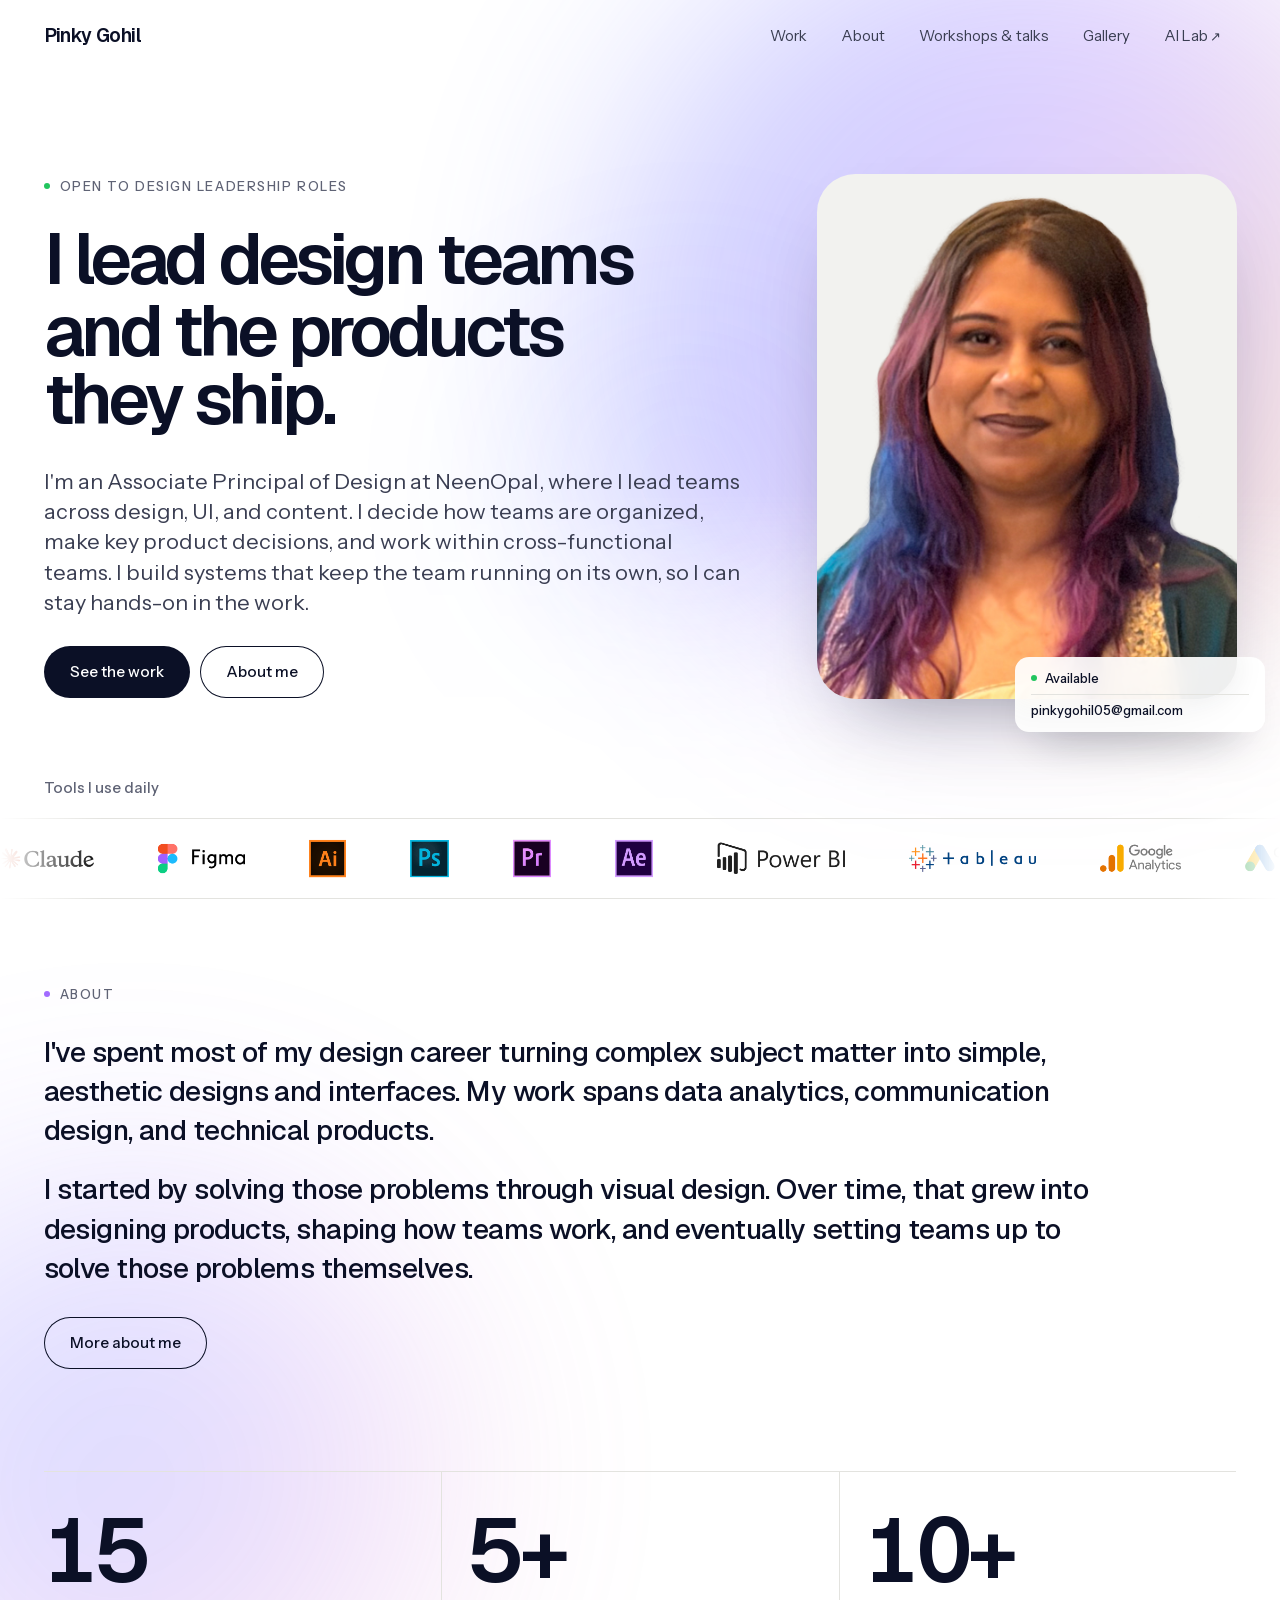
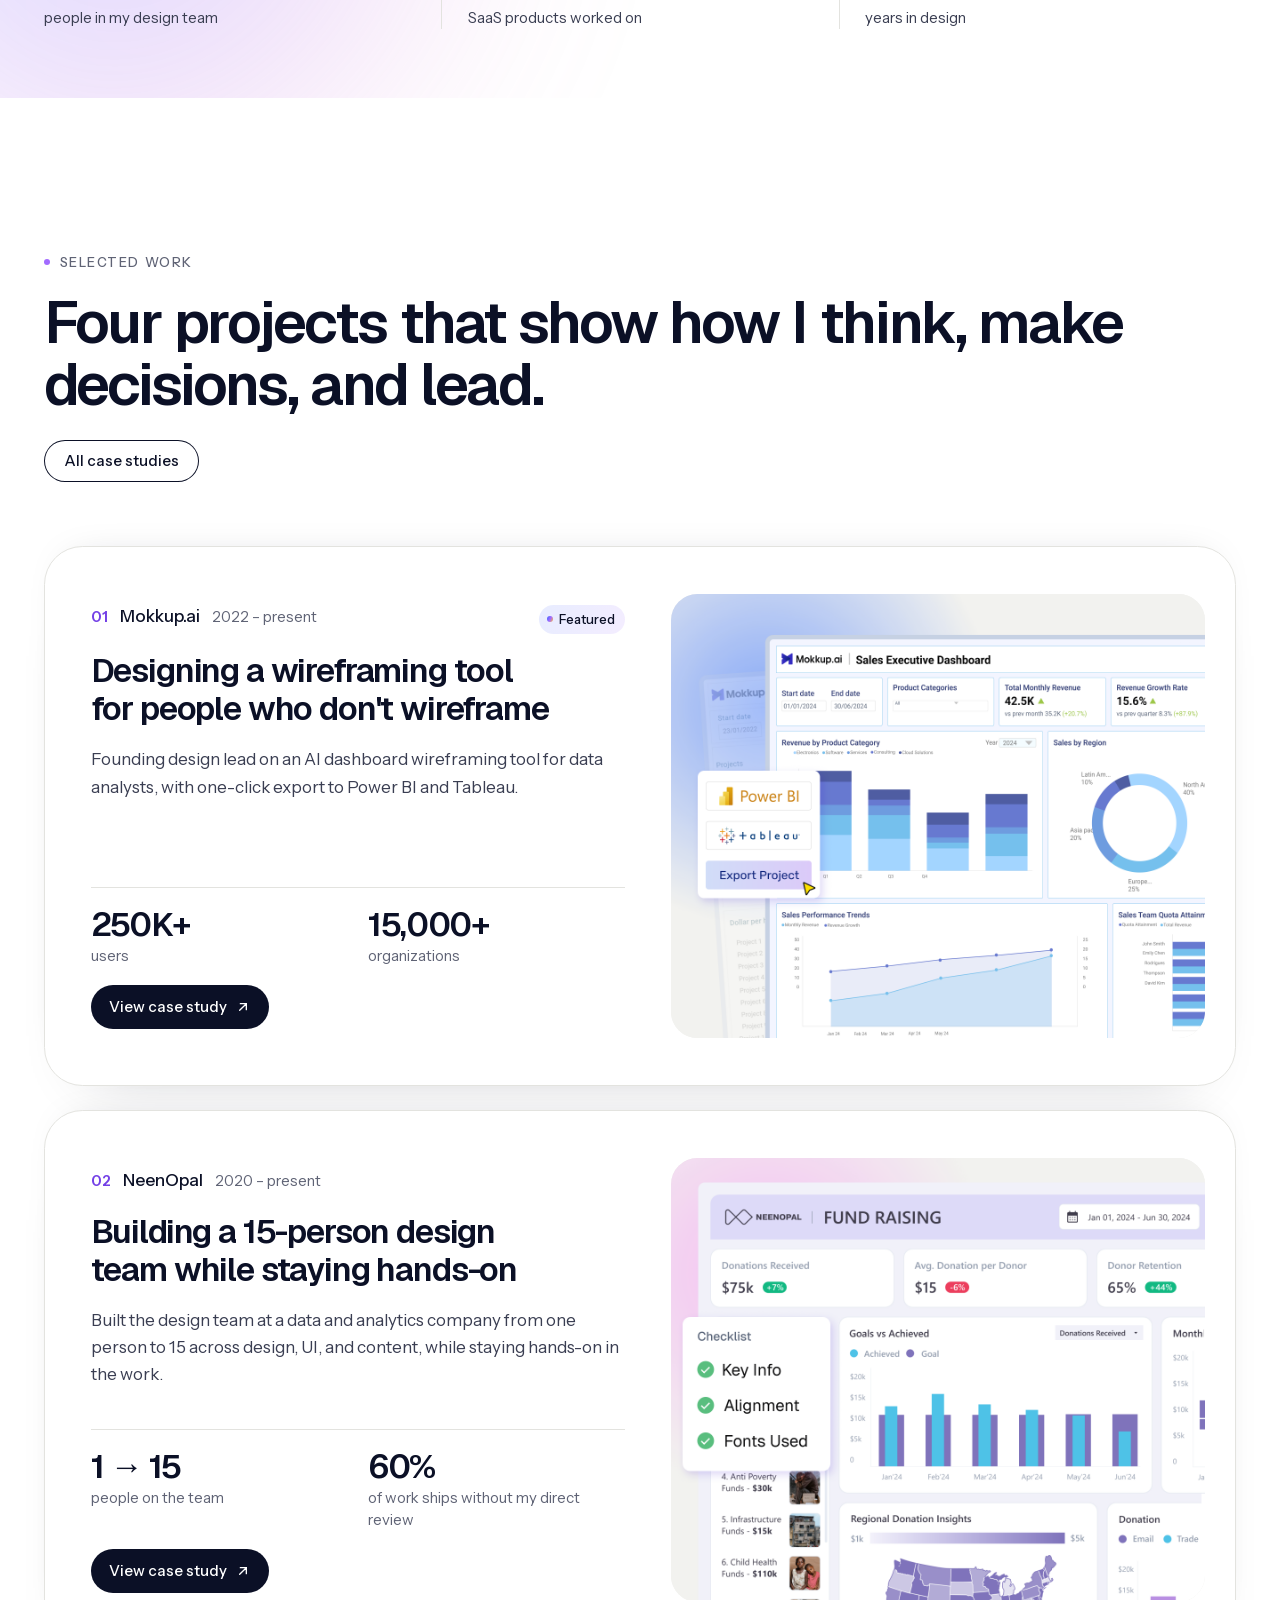
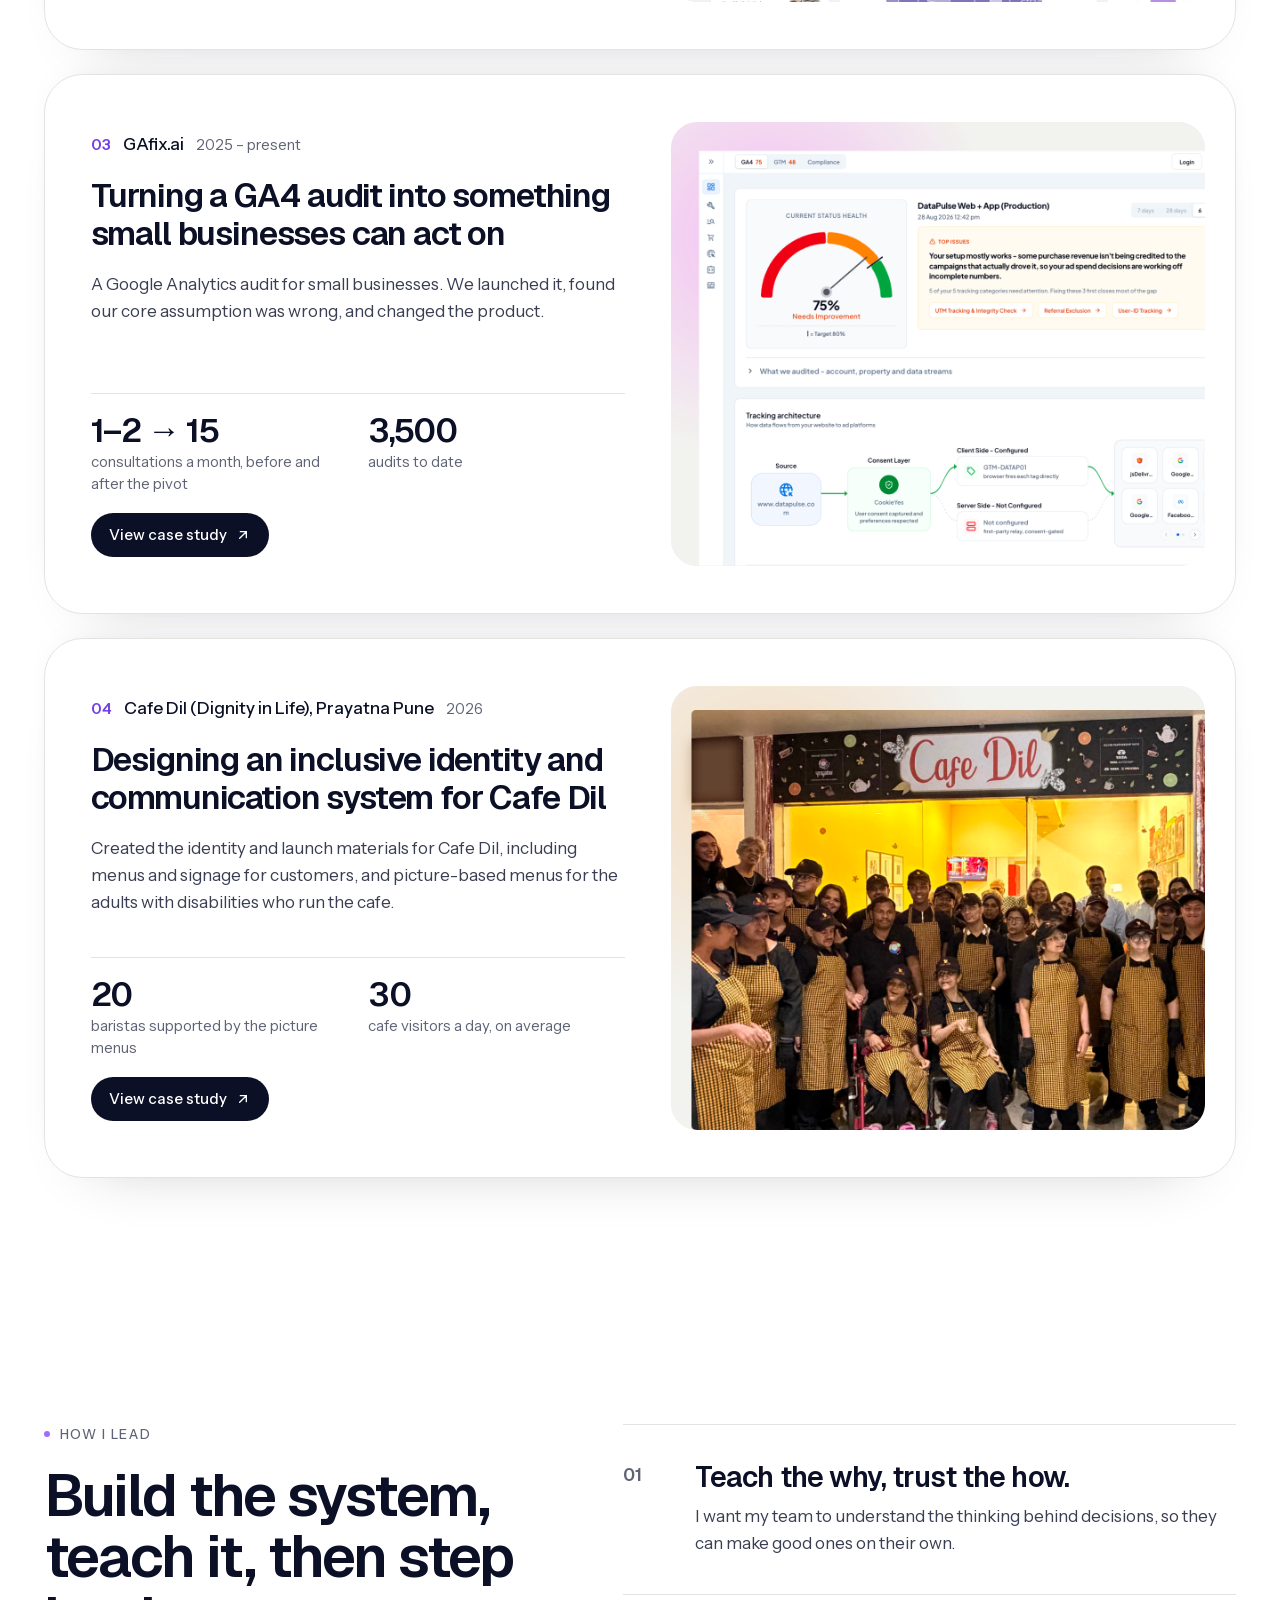
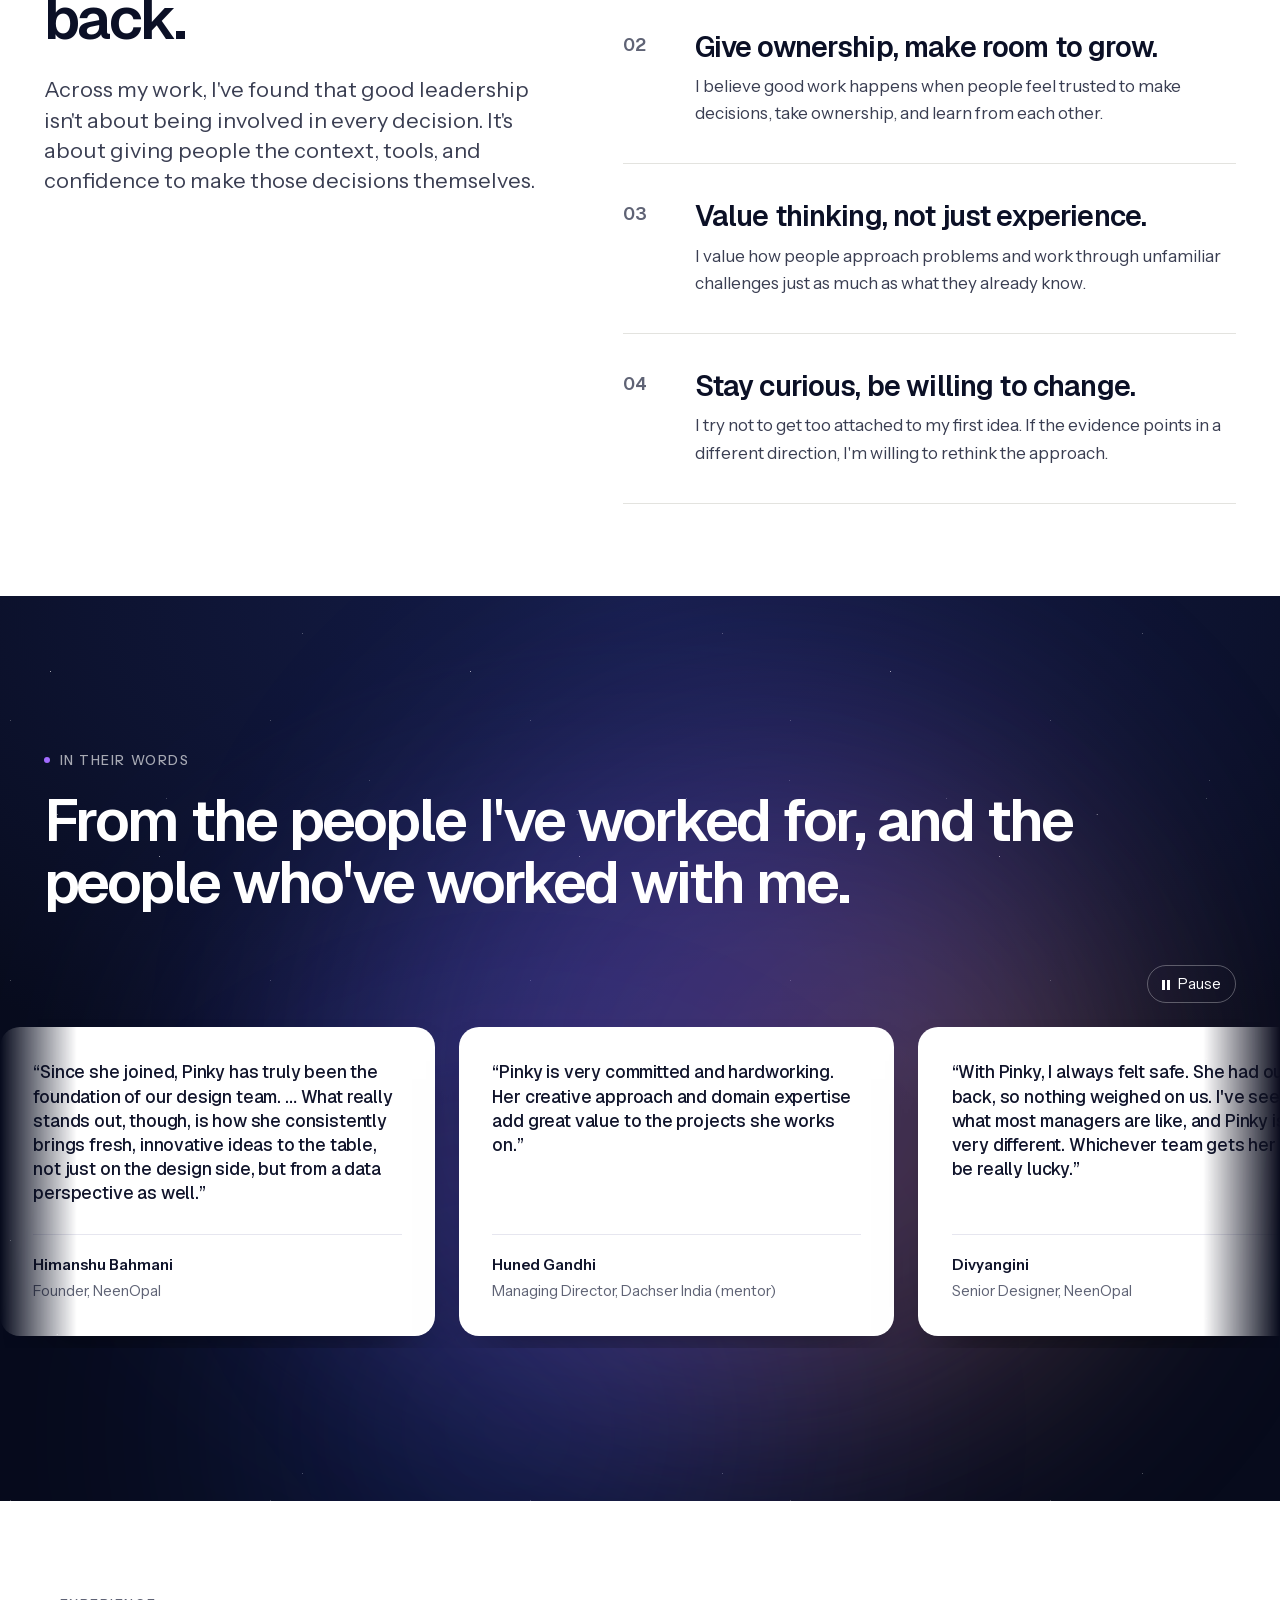
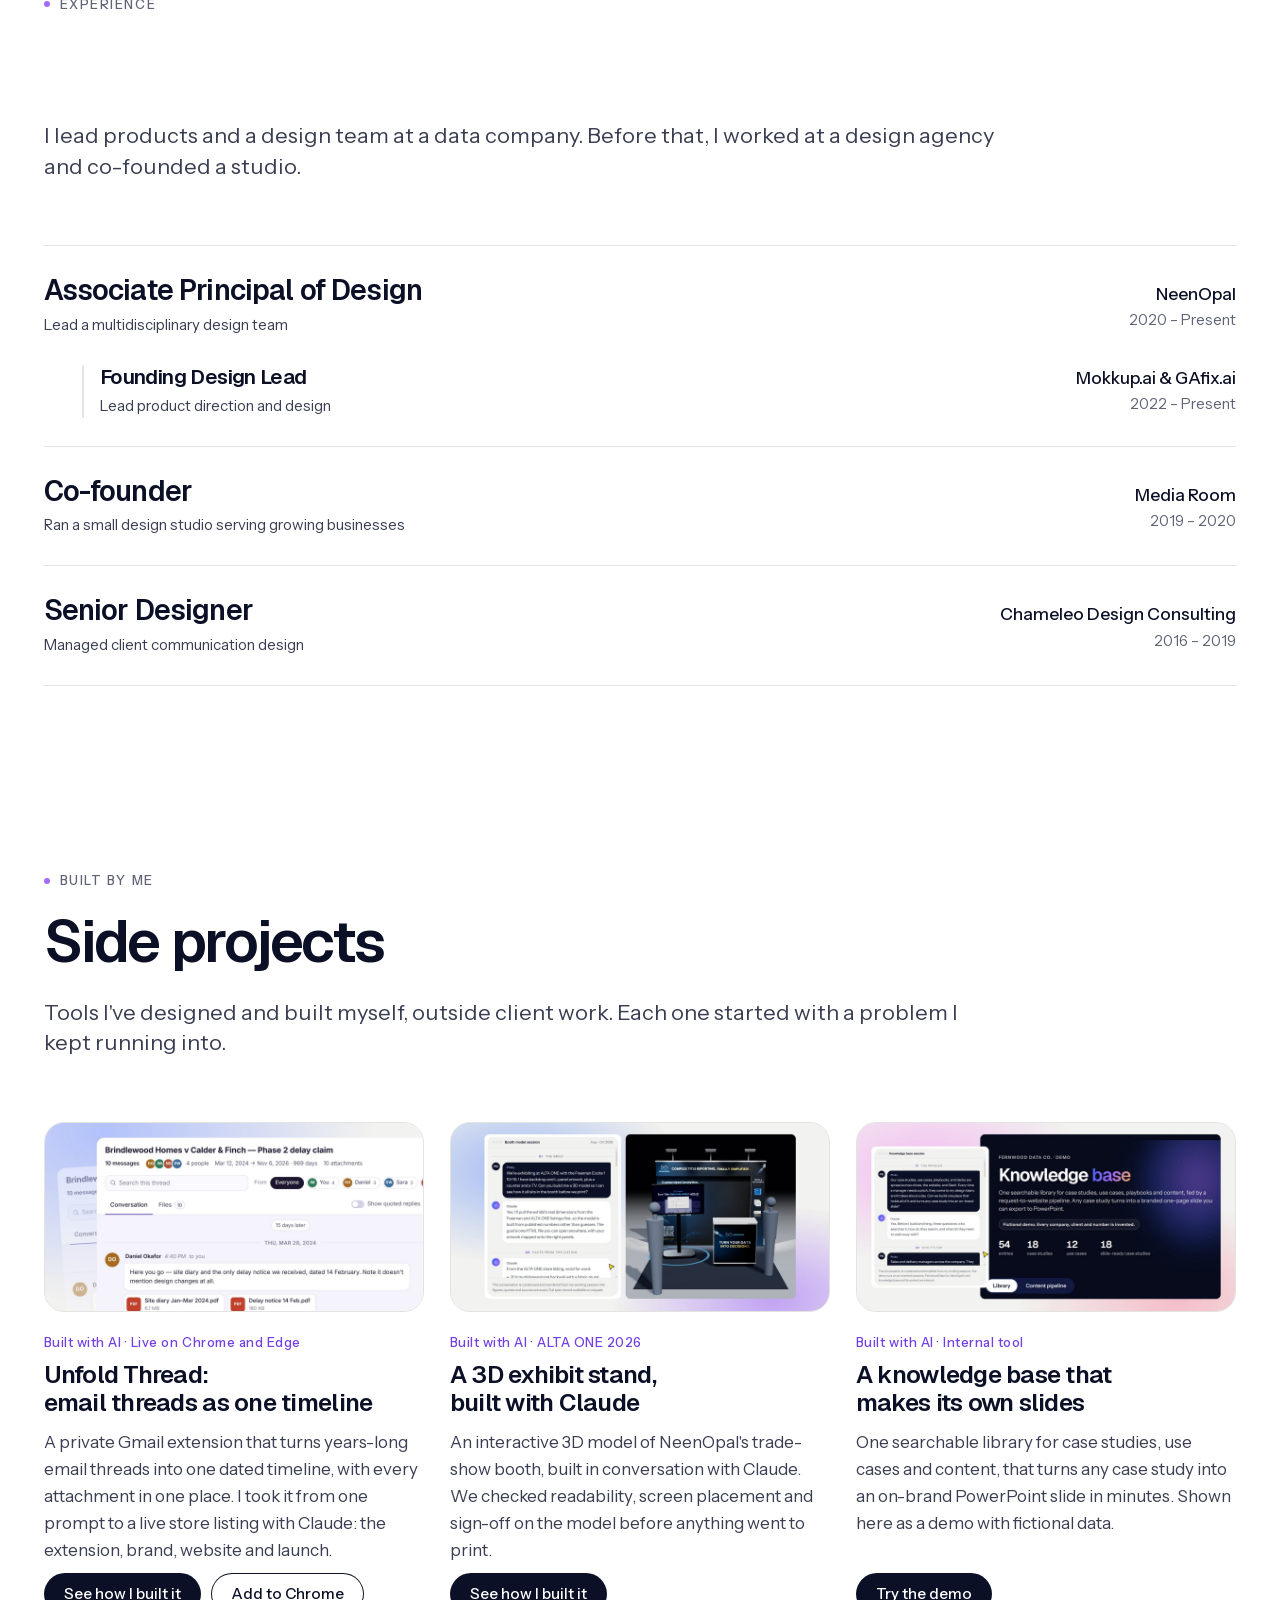
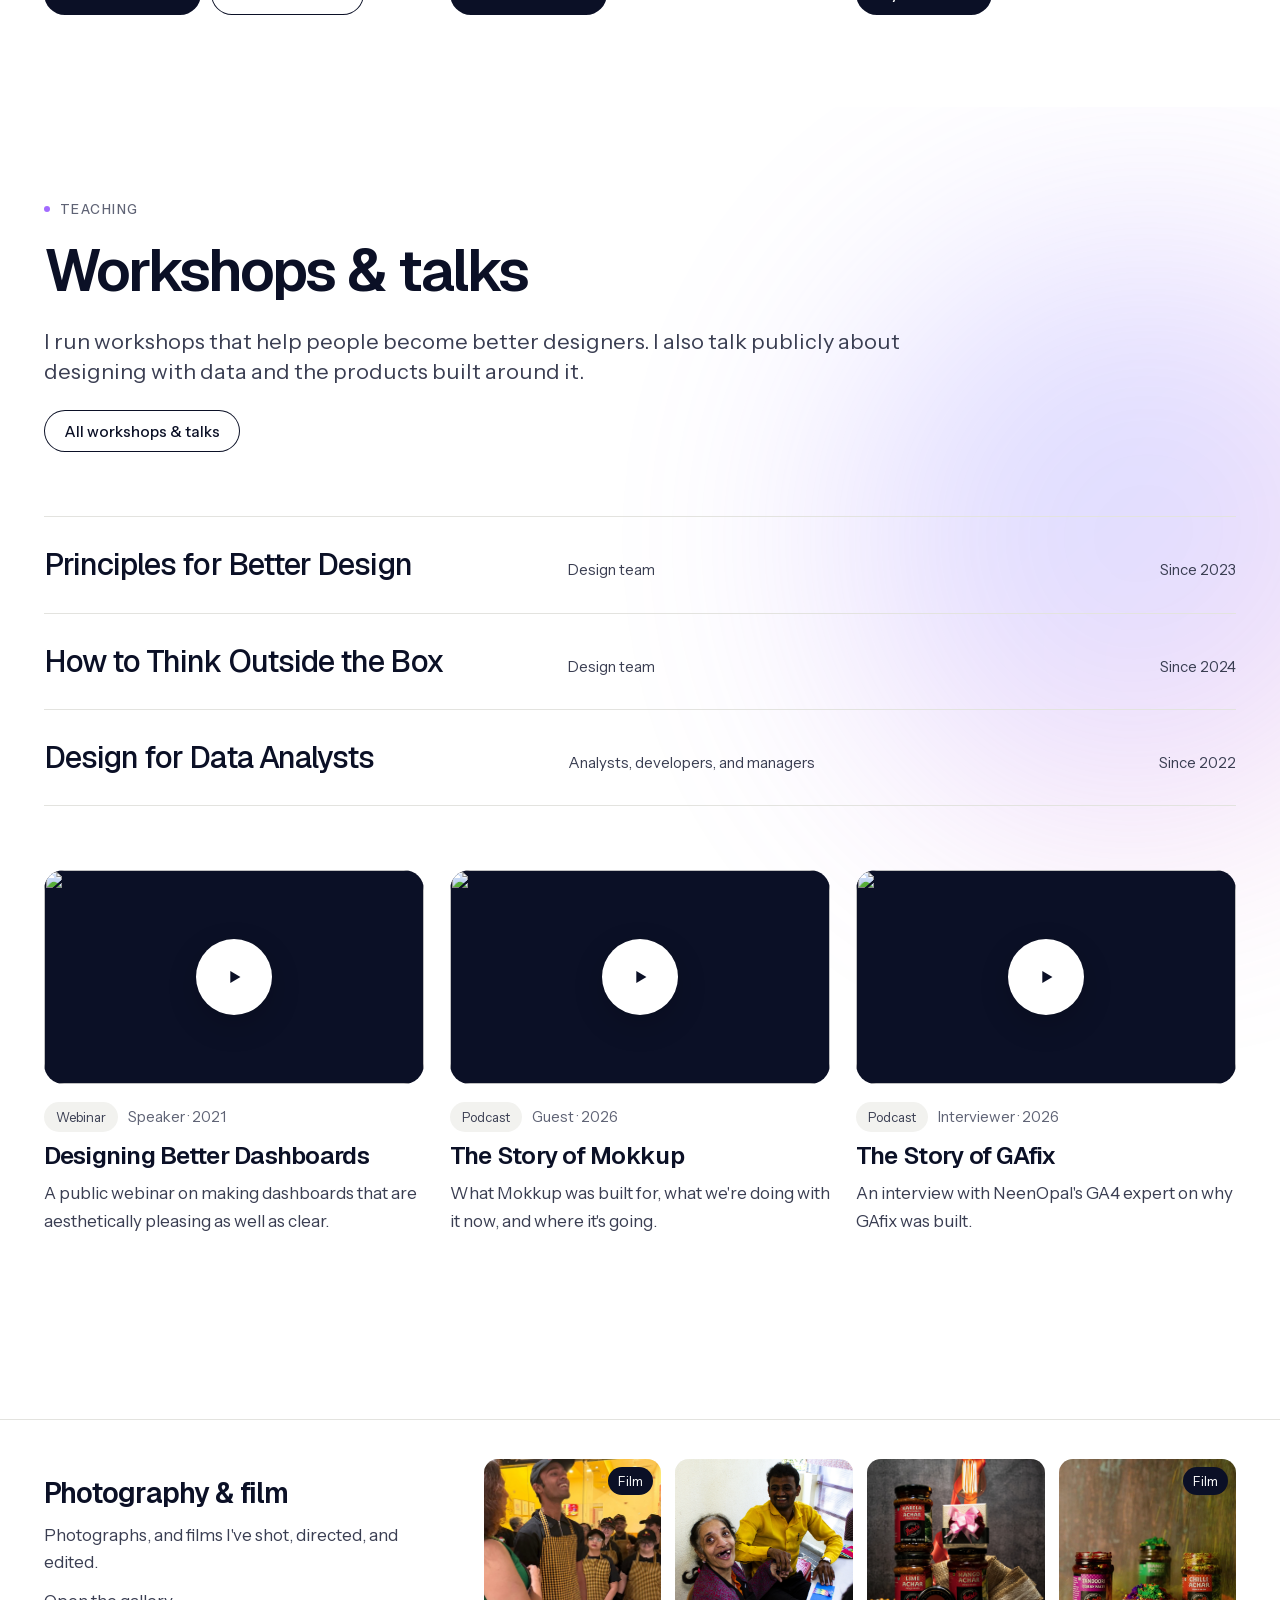
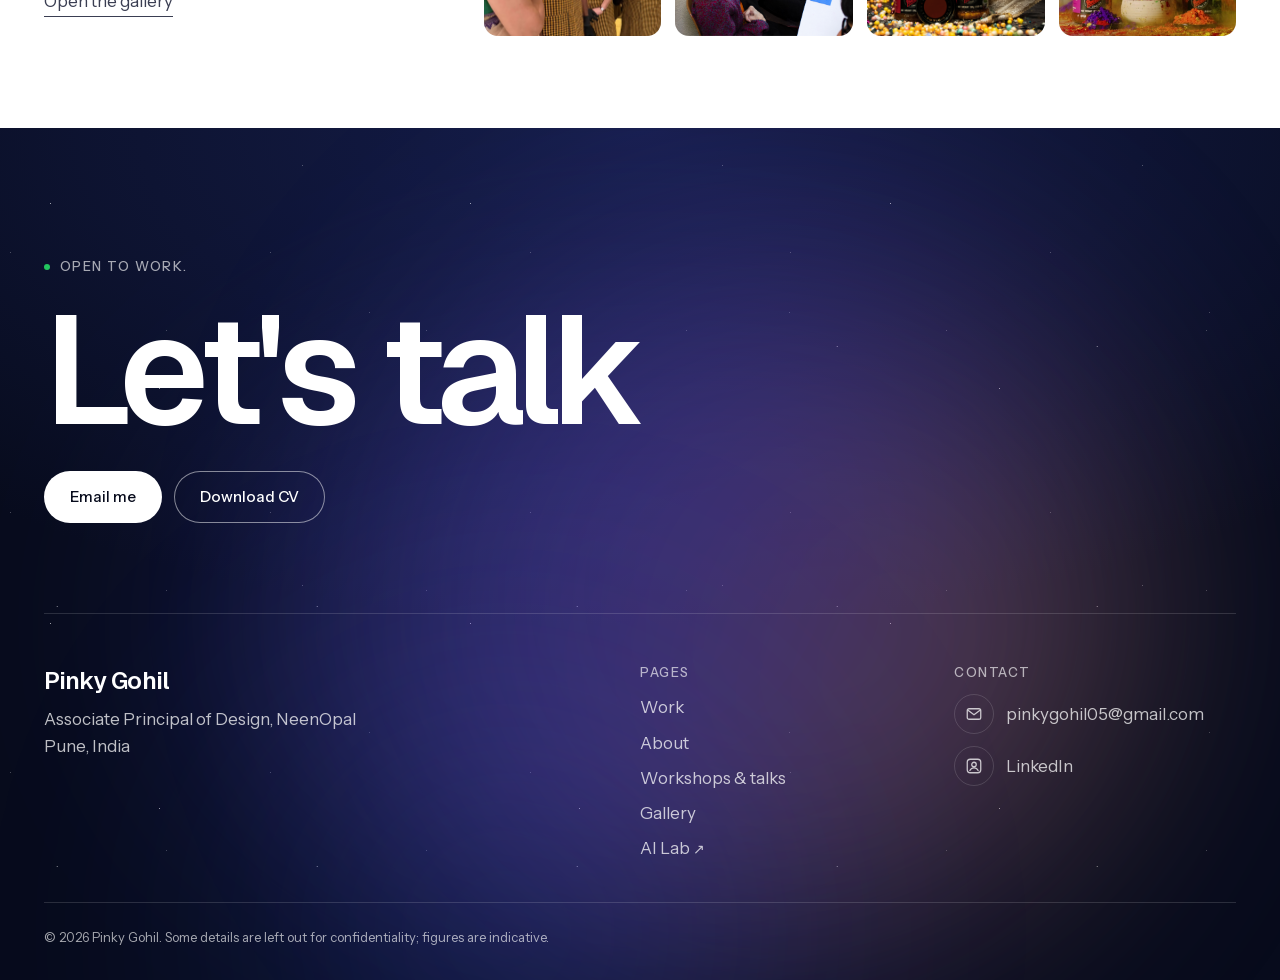
==== commit 4be548ba: "Publish from pinkygohil/portfolio pinkygohil/portfolio@1ce904400f1d23cc83ee0e22dff0f9f59efa8442" ====
--- a/index.html
+++ b/index.html
@@ -1,4 +1,4 @@
-<!DOCTYPE html><!--Sdkntku7TVc9CWiLl7GHo--><html lang="en" class="__variable_7f4526 __variable_16eff0"><head><meta charSet="utf-8"/><meta name="viewport" content="width=device-width, initial-scale=1"/><link rel="preload" href="/_next/static/media/22a5144ee8d83bca-s.p.woff2" as="font" crossorigin="" type="font/woff2"/><link rel="preload" href="/_next/static/media/26d0ba92e140f0dc-s.p.woff2" as="font" crossorigin="" type="font/woff2"/><link rel="preload" as="image" href="/images/portrait.png"/><link rel="preload" as="image" href="/logos/claude.png"/><link rel="preload" as="image" href="/logos/figma.png"/><link rel="preload" as="image" href="/logos/adobe-illustrator.png"/><link rel="preload" as="image" href="/logos/adobe-photoshop.png"/><link rel="preload" as="image" href="/logos/adobe-premiere-pro.png"/><link rel="preload" as="image" href="/logos/adobe-after-effects.png"/><link rel="preload" as="image" href="/logos/power-bi.png"/><link rel="preload" as="image" href="/logos/tableau.png"/><link rel="preload" as="image" href="/logos/google-analytics.png"/><link rel="stylesheet" href="/_next/static/css/5245ab1f73a83614.css" data-precedence="next"/><link rel="preload" as="script" fetchPriority="low" href="/_next/static/chunks/webpack-af22bf3c4cb5f9e6.js"/><script src="/_next/static/chunks/4bd1b696-c023c6e3521b1417.js" async=""></script><script src="/_next/static/chunks/255-2005b055456c798b.js" async=""></script><script src="/_next/static/chunks/main-app-e7262eb14bfca8f3.js" async=""></script><script src="/_next/static/chunks/619-9168df9c2a29b74b.js" async=""></script><script src="/_next/static/chunks/app/layout-151059ae1ff36098.js" async=""></script><script src="/_next/static/chunks/356-a59ce54394773204.js" async=""></script><script src="/_next/static/chunks/app/page-9a9a43b8f5ff7750.js" async=""></script><link rel="preload" as="image" href="/logos/google-ads.png"/><link rel="preload" as="image" href="/logos/framer.png"/><link rel="preload" as="image" href="/logos/webflow.png"/><link rel="preload" as="image" href="/images/work/mokkup/card.png"/><meta name="next-size-adjust" content=""/><meta name="theme-color" content="#ffffff"/><title>Pinky Gohil · Design leader</title><meta name="description" content="Design leader who builds design teams and the data-heavy products they ship."/><meta property="og:title" content="Pinky Gohil · Design leader"/><meta property="og:description" content="Design leader who builds design teams and the data-heavy products they ship."/><meta property="og:site_name" content="Pinky Gohil"/><meta property="og:image:type" content="image/jpeg"/><meta property="og:image:width" content="1200"/><meta property="og:image:height" content="630"/><meta property="og:image:alt" content="Pinky Gohil, design leader: I build design teams and the products they ship.
+<!DOCTYPE html><!--bsuMoSeDAPH348F_zbx7a--><html lang="en" class="__variable_7f4526 __variable_16eff0"><head><meta charSet="utf-8"/><meta name="viewport" content="width=device-width, initial-scale=1"/><link rel="preload" href="/_next/static/media/22a5144ee8d83bca-s.p.woff2" as="font" crossorigin="" type="font/woff2"/><link rel="preload" href="/_next/static/media/26d0ba92e140f0dc-s.p.woff2" as="font" crossorigin="" type="font/woff2"/><link rel="preload" as="image" href="/images/portrait.png"/><link rel="preload" as="image" href="/logos/claude.png"/><link rel="preload" as="image" href="/logos/figma.png"/><link rel="preload" as="image" href="/logos/adobe-illustrator.png"/><link rel="preload" as="image" href="/logos/adobe-photoshop.png"/><link rel="preload" as="image" href="/logos/adobe-premiere-pro.png"/><link rel="preload" as="image" href="/logos/adobe-after-effects.png"/><link rel="preload" as="image" href="/logos/power-bi.png"/><link rel="preload" as="image" href="/logos/tableau.png"/><link rel="preload" as="image" href="/logos/google-analytics.png"/><link rel="stylesheet" href="/_next/static/css/5245ab1f73a83614.css" data-precedence="next"/><link rel="preload" as="script" fetchPriority="low" href="/_next/static/chunks/webpack-af22bf3c4cb5f9e6.js"/><script src="/_next/static/chunks/4bd1b696-c023c6e3521b1417.js" async=""></script><script src="/_next/static/chunks/255-2005b055456c798b.js" async=""></script><script src="/_next/static/chunks/main-app-e7262eb14bfca8f3.js" async=""></script><script src="/_next/static/chunks/619-9168df9c2a29b74b.js" async=""></script><script src="/_next/static/chunks/app/layout-151059ae1ff36098.js" async=""></script><script src="/_next/static/chunks/356-a59ce54394773204.js" async=""></script><script src="/_next/static/chunks/app/page-9a9a43b8f5ff7750.js" async=""></script><link rel="preload" as="image" href="/logos/google-ads.png"/><link rel="preload" as="image" href="/logos/framer.png"/><link rel="preload" as="image" href="/logos/webflow.png"/><link rel="preload" as="image" href="/images/work/mokkup/card.png"/><meta name="next-size-adjust" content=""/><meta name="theme-color" content="#ffffff"/><title>Pinky Gohil · Design leader</title><meta name="description" content="Design leader who builds design teams and the data-heavy products they ship."/><meta property="og:title" content="Pinky Gohil · Design leader"/><meta property="og:description" content="Design leader who builds design teams and the data-heavy products they ship."/><meta property="og:site_name" content="Pinky Gohil"/><meta property="og:image:type" content="image/jpeg"/><meta property="og:image:width" content="1200"/><meta property="og:image:height" content="630"/><meta property="og:image:alt" content="Pinky Gohil, design leader: I build design teams and the products they ship.
 "/><meta property="og:image" content="https://pinkygohil.work/opengraph-image.jpg?4371cc9f3aacae15"/><meta property="og:type" content="website"/><meta name="twitter:card" content="summary_large_image"/><meta name="twitter:title" content="Pinky Gohil · Design leader"/><meta name="twitter:description" content="Design leader who builds design teams and the data-heavy products they ship."/><meta name="twitter:image:type" content="image/jpeg"/><meta name="twitter:image:width" content="1200"/><meta name="twitter:image:height" content="630"/><meta name="twitter:image:alt" content="Pinky Gohil, design leader: I build design teams and the products they ship.
 "/><meta name="twitter:image" content="https://pinkygohil.work/twitter-image.jpg?4371cc9f3aacae15"/><link rel="icon" href="/icon.png?6fa09b96e2917589" type="image/png" sizes="192x192"/><link rel="apple-touch-icon" href="/apple-icon.png?e3cf1a2ae6322e36" type="image/png" sizes="180x180"/><script src="/_next/static/chunks/polyfills-42372ed130431b0a.js" noModule=""></script></head><body><div hidden=""><!--$--><!--/$--></div><div id="pg-loader" class="loader" aria-hidden="true"><div class="loader__glow"></div><div class="loader__mark"><p class="loader__name"><span class="loader__ch">P</span><span class="loader__ch">i</span><span class="loader__ch">n</span><span class="loader__ch">k</span><span class="loader__ch">y</span><span class="loader__ch loader__ch--space"> </span><span class="loader__ch">G</span><span class="loader__ch">o</span><span class="loader__ch">h</span><span class="loader__ch">i</span><span class="loader__ch">l</span></p><span class="loader__light"></span><svg class="loader__twinkle" viewBox="0 0 26 26"><defs><linearGradient id="loader-tw" x1="0" y1="0" x2="1" y2="1"><stop offset="0" stop-color="#3d63ff"></stop><stop offset="0.5" stop-color="#a26bff"></stop><stop offset="1" stop-color="#ec5fae"></stop></linearGradient></defs><path fill="url(#loader-tw)" d="M13 0 C13.9 8.2 17.8 12.1 26 13 C17.8 13.9 13.9 17.8 13 26 C12.1 17.8 8.2 13.9 0 13 C8.2 12.1 12.1 8.2 13 0 Z"></path></svg></div></div><noscript><style>#pg-loader{display:none}</style></noscript><script>(function () {
   var root = document.getElementById("pg-loader");
@@ -88,4 +88,4 @@
     }
     leave();
   });
-})();</script><a href="#main" class="skip-link">Skip to content</a><header class="header"><div class="header__bar container"><a class="header__name" href="/">Pinky Gohil</a><nav class="header__inline" aria-label="Main"><a class="header__link" href="/work">Work</a><a class="header__link" href="/about">About</a><a class="header__link" href="/workshops">Workshops &amp; talks</a><a class="header__link" href="/gallery">Gallery</a><a href="https://pinkygohil.github.io/ai-lab" class="header__link" target="_blank" rel="noreferrer">AI Lab<span class="nav-ext" aria-hidden="true">↗</span><span class="visually-hidden"> (opens in a new tab)</span></a></nav><button type="button" class="header__toggle" aria-expanded="false" aria-controls="site-menu"><span class="header__toggle-label">Menu</span><span class="header__burger" aria-hidden="true"><span></span><span></span></span></button></div><div id="site-menu" class="menu" hidden=""><div class="menu__inner container"><nav aria-label="Menu"><ol class="menu__list"><li style="--i:0"><a class="menu__link" href="/">Home</a></li><li style="--i:1"><a class="menu__link" href="/work">Work</a></li><li style="--i:2"><a class="menu__link" href="/about">About</a></li><li style="--i:3"><a class="menu__link" href="/workshops">Workshops &amp; talks</a></li><li style="--i:4"><a class="menu__link" href="/gallery">Gallery</a></li><li style="--i:5"><a href="https://pinkygohil.github.io/ai-lab" class="menu__link" target="_blank" rel="noreferrer">AI Lab<span class="nav-ext" aria-hidden="true">↗</span><span class="visually-hidden"> (opens in a new tab)</span></a></li></ol></nav><div class="menu__aside"><p class="menu__note">Open to design leadership roles</p><a class="menu__email text-link" href="mailto:pinkygohil05@gmail.com">pinkygohil05@gmail.com</a><ul class="menu__socials"><li><a href="https://www.linkedin.com/in/pinkygohil2505/" target="_blank" rel="noreferrer" class="text-link">LinkedIn</a></li></ul></div></div></div></header><main id="main"><section class="hero" aria-labelledby="hero-title"><div class="glow-wrap glow-wrap--hero" aria-hidden="true"><div class="glow"></div><div class="glow glow--two"></div></div><div class="container hero__grid"><div class="hero__text"><p class="eyebrow"><span class="eyebrow__dot eyebrow__dot--live" aria-hidden="true"></span>Open to design leadership roles</p><h1 id="hero-title" class="hero__title"><span class="hero__line"><span class="hero__line-inner">I lead design teams</span> </span><span class="hero__line"><span class="hero__line-inner">and the products they ship.</span></span></h1><p class="hero__scope">I&#x27;m an Associate Principal of Design at NeenOpal, where I lead teams across design, UI, and content. I decide how teams are organized, make key product decisions, and work within cross-functional teams. I build systems that keep the team running on its own, so I can stay hands-on in the work.</p><div class="hero__actions"><a class="roll" href="/work"><span class="roll__track"><span class="roll__label">See the work</span><span class="roll__label" aria-hidden="true">See the work</span></span></a><a class="roll roll--ghost" href="/about"><span class="roll__track"><span class="roll__label">About me</span><span class="roll__label" aria-hidden="true">About me</span></span></a></div></div><div class="hero__visual"><div class="media hero__portrait" style="aspect-ratio:0.8"><img alt="Portrait of Pinky Gohil" decoding="async" data-nimg="fill" style="position:absolute;height:100%;width:100%;left:0;top:0;right:0;bottom:0;color:transparent" src="/images/portrait.png"/></div><div class="hero__card"><p class="hero__card-status"><span class="eyebrow__dot eyebrow__dot--live" aria-hidden="true"></span>Available</p><a href="mailto:pinkygohil05@gmail.com" class="hero__card-mail">pinkygohil05@gmail.com</a></div></div></div><div class="tools"><p class="tools__label container">Tools I use daily</p><p class="visually-hidden">Claude, Figma, Adobe Illustrator, Adobe Photoshop, Adobe Premiere Pro, Adobe After Effects, Power BI, Tableau, Google Analytics 4, Google Ads, Framer, Webflow</p><div class="tools__strip" aria-hidden="true"><div class="tools__track"><span class="tools__item tools__item--logo" title="Claude"><img src="/logos/claude.png" alt="" class="tools__logo"/></span><span class="tools__item tools__item--logo" title="Figma"><img src="/logos/figma.png" alt="" class="tools__logo"/></span><span class="tools__item tools__item--logo" title="Adobe Illustrator"><img src="/logos/adobe-illustrator.png" alt="" class="tools__logo"/></span><span class="tools__item tools__item--logo" title="Adobe Photoshop"><img src="/logos/adobe-photoshop.png" alt="" class="tools__logo"/></span><span class="tools__item tools__item--logo" title="Adobe Premiere Pro"><img src="/logos/adobe-premiere-pro.png" alt="" class="tools__logo"/></span><span class="tools__item tools__item--logo" title="Adobe After Effects"><img src="/logos/adobe-after-effects.png" alt="" class="tools__logo"/></span><span class="tools__item tools__item--logo" title="Power BI"><img src="/logos/power-bi.png" alt="" class="tools__logo"/></span><span class="tools__item tools__item--logo" title="Tableau"><img src="/logos/tableau.png" alt="" class="tools__logo"/></span><span class="tools__item tools__item--logo" title="Google Analytics 4"><img src="/logos/google-analytics.png" alt="" class="tools__logo"/></span><span class="tools__item tools__item--logo" title="Google Ads"><img src="/logos/google-ads.png" alt="" class="tools__logo"/></span><span class="tools__item tools__item--logo" title="Framer"><img src="/logos/framer.png" alt="" class="tools__logo"/></span><span class="tools__item tools__item--logo" title="Webflow"><img src="/logos/webflow.png" alt="" class="tools__logo"/></span><span class="tools__item tools__item--logo" title="Claude"><img src="/logos/claude.png" alt="" class="tools__logo"/></span><span class="tools__item tools__item--logo" title="Figma"><img src="/logos/figma.png" alt="" class="tools__logo"/></span><span class="tools__item tools__item--logo" title="Adobe Illustrator"><img src="/logos/adobe-illustrator.png" alt="" class="tools__logo"/></span><span class="tools__item tools__item--logo" title="Adobe Photoshop"><img src="/logos/adobe-photoshop.png" alt="" class="tools__logo"/></span><span class="tools__item tools__item--logo" title="Adobe Premiere Pro"><img src="/logos/adobe-premiere-pro.png" alt="" class="tools__logo"/></span><span class="tools__item tools__item--logo" title="Adobe After Effects"><img src="/logos/adobe-after-effects.png" alt="" class="tools__logo"/></span><span class="tools__item tools__item--logo" title="Power BI"><img src="/logos/power-bi.png" alt="" class="tools__logo"/></span><span class="tools__item tools__item--logo" title="Tableau"><img src="/logos/tableau.png" alt="" class="tools__logo"/></span><span class="tools__item tools__item--logo" title="Google Analytics 4"><img src="/logos/google-analytics.png" alt="" class="tools__logo"/></span><span class="tools__item tools__item--logo" title="Google Ads"><img src="/logos/google-ads.png" alt="" class="tools__logo"/></span><span class="tools__item tools__item--logo" title="Framer"><img src="/logos/framer.png" alt="" class="tools__logo"/></span><span class="tools__item tools__item--logo" title="Webflow"><img src="/logos/webflow.png" alt="" class="tools__logo"/></span><span class="tools__item tools__item--logo" title="Claude"><img src="/logos/claude.png" alt="" class="tools__logo"/></span><span class="tools__item tools__item--logo" title="Figma"><img src="/logos/figma.png" alt="" class="tools__logo"/></span><span class="tools__item tools__item--logo" title="Adobe Illustrator"><img src="/logos/adobe-illustrator.png" alt="" class="tools__logo"/></span><span class="tools__item tools__item--logo" title="Adobe Photoshop"><img src="/logos/adobe-photoshop.png" alt="" class="tools__logo"/></span><span class="tools__item tools__item--logo" title="Adobe Premiere Pro"><img src="/logos/adobe-premiere-pro.png" alt="" class="tools__logo"/></span><span class="tools__item tools__item--logo" title="Adobe After Effects"><img src="/logos/adobe-after-effects.png" alt="" class="tools__logo"/></span><span class="tools__item tools__item--logo" title="Power BI"><img src="/logos/power-bi.png" alt="" class="tools__logo"/></span><span class="tools__item tools__item--logo" title="Tableau"><img src="/logos/tableau.png" alt="" class="tools__logo"/></span><span class="tools__item tools__item--logo" title="Google Analytics 4"><img src="/logos/google-analytics.png" alt="" class="tools__logo"/></span><span class="tools__item tools__item--logo" title="Google Ads"><img src="/logos/google-ads.png" alt="" class="tools__logo"/></span><span class="tools__item tools__item--logo" title="Framer"><img src="/logos/framer.png" alt="" class="tools__logo"/></span><span class="tools__item tools__item--logo" title="Webflow"><img src="/logos/webflow.png" alt="" class="tools__logo"/></span><span class="tools__item tools__item--logo" title="Claude"><img src="/logos/claude.png" alt="" class="tools__logo"/></span><span class="tools__item tools__item--logo" title="Figma"><img src="/logos/figma.png" alt="" class="tools__logo"/></span><span class="tools__item tools__item--logo" title="Adobe Illustrator"><img src="/logos/adobe-illustrator.png" alt="" class="tools__logo"/></span><span class="tools__item tools__item--logo" title="Adobe Photoshop"><img src="/logos/adobe-photoshop.png" alt="" class="tools__logo"/></span><span class="tools__item tools__item--logo" title="Adobe Premiere Pro"><img src="/logos/adobe-premiere-pro.png" alt="" class="tools__logo"/></span><span class="tools__item tools__item--logo" title="Adobe After Effects"><img src="/logos/adobe-after-effects.png" alt="" class="tools__logo"/></span><span class="tools__item tools__item--logo" title="Power BI"><img src="/logos/power-bi.png" alt="" class="tools__logo"/></span><span class="tools__item tools__item--logo" title="Tableau"><img src="/logos/tableau.png" alt="" class="tools__logo"/></span><span class="tools__item tools__item--logo" title="Google Analytics 4"><img src="/logos/google-analytics.png" alt="" class="tools__logo"/></span><span class="tools__item tools__item--logo" title="Google Ads"><img src="/logos/google-ads.png" alt="" class="tools__logo"/></span><span class="tools__item tools__item--logo" title="Framer"><img src="/logos/framer.png" alt="" class="tools__logo"/></span><span class="tools__item tools__item--logo" title="Webflow"><img src="/logos/webflow.png" alt="" class="tools__logo"/></span></div></div></div></section><section class="section intro accent-zone" aria-label="Introduction"><span class="accent-glow accent-glow--left" style="--accent-top:35%" aria-hidden="true"></span><div class="container"><div class="intro__top"><p class="eyebrow"><span class="eyebrow__dot" aria-hidden="true"></span>About</p><div class="intro__text"><p>I&#x27;ve spent most of my design career turning complex subject matter into simple, aesthetic designs and interfaces. My work spans data analytics, communication design, and technical products.</p><p>I started by solving those problems through visual design. Over time, that grew into designing products, shaping how teams work, and eventually setting teams up to solve those problems themselves.</p></div><a class="roll roll--ghost" href="/about"><span class="roll__track"><span class="roll__label">More about me</span><span class="roll__label" aria-hidden="true">More about me</span></span></a></div><dl class="stats"><div class="stats__item"><dt class="stats__label">people in my design team</dt><dd class="stats__value"><span class="counter"><span aria-hidden="true">15</span><span class="visually-hidden">15</span></span></dd></div><div class="stats__item"><dt class="stats__label">SaaS products worked on</dt><dd class="stats__value"><span class="counter"><span aria-hidden="true">5<!-- -->+</span><span class="visually-hidden">5<!-- -->+</span></span></dd></div><div class="stats__item"><dt class="stats__label">years in design</dt><dd class="stats__value"><span class="counter"><span aria-hidden="true">10<!-- -->+</span><span class="visually-hidden">10<!-- -->+</span></span></dd></div></dl></div></section><section class="section" aria-labelledby="work-title"><div class="container"><div class="section-head"><p class="eyebrow"><span class="eyebrow__dot" aria-hidden="true"></span>Selected work</p><h2 class="section-head__title"><span id="work-title">Four projects that show how I think, make decisions, and lead.</span></h2><div class="section-head__aside"><a class="roll roll--ghost roll--small" href="/work"><span class="roll__track"><span class="roll__label">All case studies</span><span class="roll__label" aria-hidden="true">All case studies</span></span></a></div></div><ol class="stackwork"><li class="stackwork__item" style="--i:0"><a class="stackwork__card" href="/work/mokkup"><div class="stackwork__text"><p class="stackwork__meta"><span class="stackwork__num">01</span>Mokkup.ai<span class="stackwork__period">2022 – present</span><span class="stackwork__featured">Featured</span></p><h3 class="stackwork__title">Designing a wireframing tool for people who don&#x27;t wireframe</h3><p class="stackwork__summary">Founding design lead on an AI dashboard wireframing tool for data analysts, with one-click export to Power BI and Tableau.</p><dl class="stackwork__results"><div><dt>users</dt><dd>250K+</dd></div><div><dt>organizations</dt><dd>15,000+</dd></div></dl><span class="stackwork__cta">View case study<svg width="16" height="16" viewBox="0 0 24 24" fill="none" aria-hidden="true"><path d="M7 17 17 7M8 7h9v9" stroke="currentColor" stroke-width="2" stroke-linecap="round"></path></svg></span></div><div class="stackwork__cover" style="--cover-ratio:1.2"><div class="media" style="aspect-ratio:1.2"><img alt="Mokkup.ai case study cover" decoding="async" data-nimg="fill" style="position:absolute;height:100%;width:100%;left:0;top:0;right:0;bottom:0;color:transparent" src="/images/work/mokkup/card.png"/></div></div></a></li><li class="stackwork__item" style="--i:1"><a class="stackwork__card" href="/work/neenopal"><div class="stackwork__text"><p class="stackwork__meta"><span class="stackwork__num">02</span>NeenOpal<span class="stackwork__period">2020 – present</span></p><h3 class="stackwork__title">Building a 15-person design team while staying hands-on</h3><p class="stackwork__summary">Built the design team at a data and analytics company from one person to 15 across design, UI, and content, while staying hands-on in the work.</p><dl class="stackwork__results"><div><dt>people on the team</dt><dd>1 → 15</dd></div><div><dt>of work ships without my direct review</dt><dd>60%</dd></div></dl><span class="stackwork__cta">View case study<svg width="16" height="16" viewBox="0 0 24 24" fill="none" aria-hidden="true"><path d="M7 17 17 7M8 7h9v9" stroke="currentColor" stroke-width="2" stroke-linecap="round"></path></svg></span></div><div class="stackwork__cover" style="--cover-ratio:1.2"><div class="media" style="aspect-ratio:1.2"><img alt="NeenOpal case study cover" loading="lazy" decoding="async" data-nimg="fill" style="position:absolute;height:100%;width:100%;left:0;top:0;right:0;bottom:0;color:transparent" src="/images/work/neenopal/card.png"/></div></div></a></li><li class="stackwork__item" style="--i:2"><a class="stackwork__card" href="/work/gafix"><div class="stackwork__text"><p class="stackwork__meta"><span class="stackwork__num">03</span>GAfix.ai<span class="stackwork__period">2025 – present</span></p><h3 class="stackwork__title">Turning a GA4 audit into something small businesses can act on</h3><p class="stackwork__summary">A Google Analytics audit for small businesses. We launched it, found our core assumption was wrong, and changed the product.</p><dl class="stackwork__results"><div><dt>consultations a month, before and after the pivot</dt><dd>1–2 → 15</dd></div><div><dt>audits to date</dt><dd>3,500</dd></div></dl><span class="stackwork__cta">View case study<svg width="16" height="16" viewBox="0 0 24 24" fill="none" aria-hidden="true"><path d="M7 17 17 7M8 7h9v9" stroke="currentColor" stroke-width="2" stroke-linecap="round"></path></svg></span></div><div class="stackwork__cover" style="--cover-ratio:1.2"><div class="media" style="aspect-ratio:1.2"><img alt="GAfix.ai case study cover" loading="lazy" decoding="async" data-nimg="fill" style="position:absolute;height:100%;width:100%;left:0;top:0;right:0;bottom:0;color:transparent" src="/images/work/gafix/card.png"/></div></div></a></li><li class="stackwork__item" style="--i:3"><a class="stackwork__card" href="/work/prayatna"><div class="stackwork__text"><p class="stackwork__meta"><span class="stackwork__num">04</span>Cafe Dil (Dignity in Life), Prayatna Pune<span class="stackwork__period">2026</span></p><h3 class="stackwork__title">Designing an inclusive identity and communication system for Cafe Dil</h3><p class="stackwork__summary">Created the identity and launch materials for Cafe Dil, including menus and signage for customers, and picture-based menus for the adults with disabilities who run the cafe.</p><dl class="stackwork__results"><div><dt>baristas supported by the picture menus</dt><dd>20</dd></div><div><dt>cafe visitors a day, on average</dt><dd>30</dd></div></dl><span class="stackwork__cta">View case study<svg width="16" height="16" viewBox="0 0 24 24" fill="none" aria-hidden="true"><path d="M7 17 17 7M8 7h9v9" stroke="currentColor" stroke-width="2" stroke-linecap="round"></path></svg></span></div><div class="stackwork__cover" style="--cover-ratio:1.2"><div class="media" style="aspect-ratio:1.2"><img alt="Cafe Dil (Dignity in Life), Prayatna Pune case study cover" loading="lazy" decoding="async" data-nimg="fill" style="position:absolute;height:100%;width:100%;left:0;top:0;right:0;bottom:0;color:transparent" src="/images/work/prayatna/card.png"/></div></div></a></li></ol></div></section><section class="section section--tight" aria-labelledby="approach-title"><div class="container lead"><div class="lead__head"><div class="section-head"><p class="eyebrow"><span class="eyebrow__dot" aria-hidden="true"></span>How I lead</p><h2 class="section-head__title"><span id="approach-title">Build the system, teach it, then step back.</span></h2><div class="section-head__aside"><p>Across my work, I&#x27;ve found that good leadership isn&#x27;t about being involved in every decision. It&#x27;s about giving people the context, tools, and confidence to make those decisions themselves.</p></div></div></div><ol class="lead__list"><li class="lead__item"><span class="lead__num" aria-hidden="true">01</span><div class="lead__body"><h3 class="lead__title">Teach the why, trust the how.</h3><p class="lead__text">I want my team to understand the thinking behind decisions, so they can make good ones on their own.</p></div></li><li class="lead__item"><span class="lead__num" aria-hidden="true">02</span><div class="lead__body"><h3 class="lead__title">Give ownership, make room to grow.</h3><p class="lead__text">I believe good work happens when people feel trusted to make decisions, take ownership, and learn from each other.</p></div></li><li class="lead__item"><span class="lead__num" aria-hidden="true">03</span><div class="lead__body"><h3 class="lead__title">Value thinking, not just experience.</h3><p class="lead__text">I value how people approach problems and work through unfamiliar challenges just as much as what they already know.</p></div></li><li class="lead__item"><span class="lead__num" aria-hidden="true">04</span><div class="lead__body"><h3 class="lead__title">Stay curious, be willing to change.</h3><p class="lead__text">I try not to get too attached to my first idea. If the evidence points in a different direction, I&#x27;m willing to rethink the approach.</p></div></li></ol></div></section><section class="section section--space testimonials" aria-labelledby="testimonials-title"><div class="space-sky" aria-hidden="true"></div><div class="glow-wrap glow-wrap--night" aria-hidden="true"><div class="glow"></div><div class="glow glow--two"></div></div><div class="container"><div class="section-head"><p class="eyebrow"><span class="eyebrow__dot" aria-hidden="true"></span>In their words</p><h2 class="section-head__title"><span id="testimonials-title">From the people I&#x27;ve worked for, and the people who&#x27;ve worked with me.</span></h2></div></div><div class="container reel-controls"><input type="checkbox" id="reel-pause" class="reel-toggle"/><label for="reel-pause" class="reel-toggle__label"><span class="reel-toggle__pause">Pause</span><span class="reel-toggle__play">Play</span></label></div><div class="quotes-reel"><div class="quotes-reel__track"><ul class="quotes-reel__set"><li><figure class="quote-card"><blockquote class="quote-card__text"><p>Since she joined, Pinky has truly been the foundation of our design team. … What really stands out, though, is how she consistently brings fresh, innovative ideas to the table, not just on the design side, but from a data perspective as well.</p></blockquote><figcaption class="quote-card__by"><span class="quote-card__name">Himanshu Bahmani</span><span class="quote-card__role">Founder, NeenOpal</span></figcaption></figure></li><li><figure class="quote-card"><blockquote class="quote-card__text"><p>Pinky is very committed and hardworking. Her creative approach and domain expertise add great value to the projects she works on.</p></blockquote><figcaption class="quote-card__by"><span class="quote-card__name">Huned Gandhi</span><span class="quote-card__role">Managing Director, Dachser India (mentor)</span></figcaption></figure></li><li><figure class="quote-card"><blockquote class="quote-card__text"><p>With Pinky, I always felt safe. She had our back, so nothing weighed on us. I&#x27;ve seen what most managers are like, and Pinky is very different. Whichever team gets her will be really lucky.</p></blockquote><figcaption class="quote-card__by"><span class="quote-card__name">Divyangini</span><span class="quote-card__role">Senior Designer, NeenOpal</span></figcaption></figure></li><li><figure class="quote-card"><blockquote class="quote-card__text"><p>As someone new to data visualization, her guidance and support were invaluable in helping me learn and grow. … I am grateful for all that she has taught me.</p></blockquote><figcaption class="quote-card__by"><span class="quote-card__name">Bidisha Nath</span><span class="quote-card__role">Designer, ex-NeenOpal</span></figcaption></figure></li><li><figure class="quote-card"><blockquote class="quote-card__text"><p>I have witnessed firsthand her remarkable sixth sense in creating designs that not only meet but exceed client expectations. … Pinky&#x27;s work consistently transforms KPIs into tangible success stories.</p></blockquote><figcaption class="quote-card__by"><span class="quote-card__name">Devika Hari</span><span class="quote-card__role">Analytics Consultant, ex-NeenOpal</span></figcaption></figure></li></ul><ul class="quotes-reel__set" aria-hidden="true"><li><figure class="quote-card"><blockquote class="quote-card__text"><p>Since she joined, Pinky has truly been the foundation of our design team. … What really stands out, though, is how she consistently brings fresh, innovative ideas to the table, not just on the design side, but from a data perspective as well.</p></blockquote><figcaption class="quote-card__by"><span class="quote-card__name">Himanshu Bahmani</span><span class="quote-card__role">Founder, NeenOpal</span></figcaption></figure></li><li><figure class="quote-card"><blockquote class="quote-card__text"><p>Pinky is very committed and hardworking. Her creative approach and domain expertise add great value to the projects she works on.</p></blockquote><figcaption class="quote-card__by"><span class="quote-card__name">Huned Gandhi</span><span class="quote-card__role">Managing Director, Dachser India (mentor)</span></figcaption></figure></li><li><figure class="quote-card"><blockquote class="quote-card__text"><p>With Pinky, I always felt safe. She had our back, so nothing weighed on us. I&#x27;ve seen what most managers are like, and Pinky is very different. Whichever team gets her will be really lucky.</p></blockquote><figcaption class="quote-card__by"><span class="quote-card__name">Divyangini</span><span class="quote-card__role">Senior Designer, NeenOpal</span></figcaption></figure></li><li><figure class="quote-card"><blockquote class="quote-card__text"><p>As someone new to data visualization, her guidance and support were invaluable in helping me learn and grow. … I am grateful for all that she has taught me.</p></blockquote><figcaption class="quote-card__by"><span class="quote-card__name">Bidisha Nath</span><span class="quote-card__role">Designer, ex-NeenOpal</span></figcaption></figure></li><li><figure class="quote-card"><blockquote class="quote-card__text"><p>I have witnessed firsthand her remarkable sixth sense in creating designs that not only meet but exceed client expectations. … Pinky&#x27;s work consistently transforms KPIs into tangible success stories.</p></blockquote><figcaption class="quote-card__by"><span class="quote-card__name">Devika Hari</span><span class="quote-card__role">Analytics Consultant, ex-NeenOpal</span></figcaption></figure></li></ul></div></div></section><section class="section section--tight" aria-labelledby="career-title"><div class="container"><div class="section-head"><p class="eyebrow"><span class="eyebrow__dot" aria-hidden="true"></span>Experience</p><h2 class="section-head__title"><span id="career-title">How I got here</span></h2><div class="section-head__aside"><p>I lead products and a design team at a data company. Before that, I worked at a design agency and co-founded a studio.</p></div></div><ol class="xp"><li class="xp__item"><div class="xp__row"><div class="xp__role"><h3 class="xp__title">Associate Principal of Design</h3><p class="xp__line">Lead a multidisciplinary design team</p></div><div class="xp__where"><p class="xp__company">NeenOpal</p><p class="xp__period">2020 – Present</p></div></div><div class="xp__row xp__row--sub"><div class="xp__role"><h3 class="xp__title">Founding Design Lead</h3><p class="xp__line">Lead product direction and design</p></div><div class="xp__where"><p class="xp__company">Mokkup.ai &amp; GAfix.ai</p><p class="xp__period">2022 – Present</p></div></div></li><li class="xp__item"><div class="xp__row"><div class="xp__role"><h3 class="xp__title">Co-founder</h3><p class="xp__line">Ran a small design studio serving growing businesses</p></div><div class="xp__where"><p class="xp__company">Media Room</p><p class="xp__period">2019 – 2020</p></div></div></li><li class="xp__item"><div class="xp__row"><div class="xp__role"><h3 class="xp__title">Senior Designer</h3><p class="xp__line">Managed client communication design</p></div><div class="xp__where"><p class="xp__company">Chameleo Design Consulting</p><p class="xp__period">2016 – 2019</p></div></div></li></ol></div></section><section id="side-projects" class="section section--tight" aria-labelledby="side-projects-title"><div class="container"><div class="section-head"><p class="eyebrow"><span class="eyebrow__dot" aria-hidden="true"></span>Built by me</p><h2 class="section-head__title"><span id="side-projects-title">Side projects</span></h2><div class="section-head__aside"><p>Tools I&#x27;ve designed and built myself, outside client work. Each one started with a problem I kept running into.</p></div></div><ul class="side-grid"><li class="side"><a href="https://pinkygohil.github.io/ai-lab/unfold-thread" target="_blank" rel="noreferrer" class="side__media" tabindex="-1" aria-hidden="true"><div class="media" style="aspect-ratio:2"><img alt="Unfold Thread showing a long Gmail thread as a dated conversation, with fictional data" loading="lazy" decoding="async" data-nimg="fill" style="position:absolute;height:100%;width:100%;left:0;top:0;right:0;bottom:0;color:transparent" src="/images/side-projects/unfold-thread.jpg"/></div></a><div class="side__body"><p class="side__kind">Built with AI · Live on Chrome and Edge</p><h3 class="side__title"><a href="https://pinkygohil.github.io/ai-lab/unfold-thread" target="_blank" rel="noreferrer"><span class="side__title-line">Unfold Thread:</span><span class="side__title-line"> <!-- -->email threads as one timeline</span></a></h3><p class="side__summary">A private Gmail extension that turns years-long email threads into one dated timeline, with every attachment in one place. I took it from one prompt to a live store listing with Claude: the extension, brand, website and launch.</p><div class="side__links"><a href="https://pinkygohil.github.io/ai-lab/unfold-thread" class="roll roll--small" target="_blank" rel="noreferrer"><span class="roll__track"><span class="roll__label">See how I built it</span><span class="roll__label" aria-hidden="true">See how I built it</span></span></a><a href="https://chromewebstore.google.com/detail/dbhomiflemkmfahmcfdmliedakgndmbl" class="roll roll--ghost roll--small" target="_blank" rel="noreferrer"><span class="roll__track"><span class="roll__label">Add to Chrome</span><span class="roll__label" aria-hidden="true">Add to Chrome</span></span></a></div></div></li><li class="side"><a href="https://pinkygohil.github.io/ai-lab" target="_blank" rel="noreferrer" class="side__media" tabindex="-1" aria-hidden="true"><div class="media" style="aspect-ratio:2"><img alt="The 3D model of the NeenOpal booth beside a photo of the finished booth" loading="lazy" decoding="async" data-nimg="fill" style="position:absolute;height:100%;width:100%;left:0;top:0;right:0;bottom:0;color:transparent" src="/images/side-projects/booth-3d.jpg"/></div></a><div class="side__body"><p class="side__kind">Built with AI · ALTA ONE 2026</p><h3 class="side__title"><a href="https://pinkygohil.github.io/ai-lab" target="_blank" rel="noreferrer"><span class="side__title-line">A 3D exhibit stand,</span><span class="side__title-line"> <!-- -->built with Claude</span></a></h3><p class="side__summary">An interactive 3D model of NeenOpal&#x27;s trade-show booth, built in conversation with Claude. We checked readability, screen placement and sign-off on the model before anything went to print.</p><div class="side__links"><a href="https://pinkygohil.github.io/ai-lab" class="roll roll--small" target="_blank" rel="noreferrer"><span class="roll__track"><span class="roll__label">See how I built it</span><span class="roll__label" aria-hidden="true">See how I built it</span></span></a></div></div></li><li class="side"><a href="https://pinkygohil.github.io/ai-lab/knowledge-base" target="_blank" rel="noreferrer" class="side__media" tabindex="-1" aria-hidden="true"><div class="media" style="aspect-ratio:2"><img alt="The knowledge base demo: a searchable library of case studies, with fictional data" loading="lazy" decoding="async" data-nimg="fill" style="position:absolute;height:100%;width:100%;left:0;top:0;right:0;bottom:0;color:transparent" src="/images/side-projects/knowledge-base.jpg"/></div></a><div class="side__body"><p class="side__kind">Built with AI · Internal tool</p><h3 class="side__title"><a href="https://pinkygohil.github.io/ai-lab/knowledge-base" target="_blank" rel="noreferrer"><span class="side__title-line">A knowledge base that</span><span class="side__title-line"> <!-- -->makes its own slides</span></a></h3><p class="side__summary">One searchable library for case studies, use cases and content, that turns any case study into an on-brand PowerPoint slide in minutes. Shown here as a demo with fictional data.</p><div class="side__links"><a href="https://pinkygohil.github.io/ai-lab/knowledge-base" class="roll roll--small" target="_blank" rel="noreferrer"><span class="roll__track"><span class="roll__label">Try the demo</span><span class="roll__label" aria-hidden="true">Try the demo</span></span></a></div></div></li></ul></div></section><section class="section section--tight accent-zone" aria-labelledby="workshops-title"><span class="accent-glow accent-glow--right" style="--accent-top:10%" aria-hidden="true"></span><div class="container"><div class="section-head"><p class="eyebrow"><span class="eyebrow__dot" aria-hidden="true"></span>Teaching</p><h2 class="section-head__title"><span id="workshops-title">Workshops &amp; talks</span></h2><div class="section-head__aside"><p>I run workshops that help people become better designers. I also talk publicly about designing with data and the products built around it.</p><a class="roll roll--ghost roll--small" href="/workshops"><span class="roll__track"><span class="roll__label">All workshops &amp; talks</span><span class="roll__label" aria-hidden="true">All workshops &amp; talks</span></span></a></div></div><ul class="rows"><li class="row"><h3 class="row__title"><a href="/workshops#principles-for-better-design">Principles for Better Design</a></h3><p class="row__meta">Design team</p><p class="row__meta row__meta--end">Since 2023</p></li><li class="row"><h3 class="row__title"><a href="/workshops#think-outside-the-box">How to Think Outside the Box</a></h3><p class="row__meta">Design team</p><p class="row__meta row__meta--end">Since 2024</p></li><li class="row"><h3 class="row__title"><a href="/workshops#design-for-data-analysts">Design for Data Analysts</a></h3><p class="row__meta">Analysts, developers, and managers</p><p class="row__meta row__meta--end">Since 2022</p></li></ul><div class="talk-grid talk-grid--spaced"><article class="talk"><div class="player" style="aspect-ratio:1.7777777777777777"><button type="button" class="player__poster"><img alt="" loading="lazy" decoding="async" data-nimg="fill" style="position:absolute;height:100%;width:100%;left:0;top:0;right:0;bottom:0;color:transparent" src="https://i.ytimg.com/vi/9VI8RktWApw/maxresdefault.jpg"/><span class="player__play"><svg width="22" height="22" viewBox="0 0 24 24" aria-hidden="true"><path d="M8 5.5v13l11-6.5-11-6.5Z" fill="currentColor"></path></svg><span class="visually-hidden">Play <!-- -->Designing Better Dashboards</span></span></button></div><div class="talk__body"><p class="talk__meta"><span class="tag">Webinar</span><span>Speaker · 2021</span></p><h3 class="talk__title">Designing Better Dashboards</h3><p class="talk__summary">A public webinar on making dashboards that are aesthetically pleasing as well as clear.</p></div></article><article class="talk"><div class="player" style="aspect-ratio:1.7777777777777777"><button type="button" class="player__poster"><img alt="" loading="lazy" decoding="async" data-nimg="fill" style="position:absolute;height:100%;width:100%;left:0;top:0;right:0;bottom:0;color:transparent" src="https://i.ytimg.com/vi/rn9hpzJYKT0/maxresdefault.jpg"/><span class="player__play"><svg width="22" height="22" viewBox="0 0 24 24" aria-hidden="true"><path d="M8 5.5v13l11-6.5-11-6.5Z" fill="currentColor"></path></svg><span class="visually-hidden">Play <!-- -->The Story of Mokkup</span></span></button></div><div class="talk__body"><p class="talk__meta"><span class="tag">Podcast</span><span>Guest · 2026</span></p><h3 class="talk__title">The Story of Mokkup</h3><p class="talk__summary">What Mokkup was built for, what we&#x27;re doing with it now, and where it&#x27;s going.</p></div></article><article class="talk"><div class="player" style="aspect-ratio:1.7777777777777777"><button type="button" class="player__poster"><img alt="" loading="lazy" decoding="async" data-nimg="fill" style="position:absolute;height:100%;width:100%;left:0;top:0;right:0;bottom:0;color:transparent" src="https://i.ytimg.com/vi/4m7H45VCkZs/maxresdefault.jpg"/><span class="player__play"><svg width="22" height="22" viewBox="0 0 24 24" aria-hidden="true"><path d="M8 5.5v13l11-6.5-11-6.5Z" fill="currentColor"></path></svg><span class="visually-hidden">Play <!-- -->The Story of GAfix</span></span></button></div><div class="talk__body"><p class="talk__meta"><span class="tag">Podcast</span><span>Interviewer · 2026</span></p><h3 class="talk__title">The Story of GAfix</h3><p class="talk__summary">An interview with NeenOpal&#x27;s GA4 expert on why GAfix was built.</p></div></article></div></div></section><section class="section section--tight" aria-labelledby="gallery-title"><div class="container range"><div class="range__text"><h2 id="gallery-title" class="range__title">Photography &amp; film</h2><p>Photographs, and films I&#x27;ve shot, directed, and edited.</p><a class="text-link" href="/gallery">Open the gallery</a></div><div class="range__grid"><a class="masonry__item range__item" href="/gallery#cafe-dil-launch"><div class="media" style="aspect-ratio:1"><img alt="Cafe Dil launch film" loading="lazy" decoding="async" data-nimg="fill" style="position:absolute;height:100%;width:100%;left:0;top:0;right:0;bottom:0;color:transparent" src="/videos/cafe-dil-launch.jpg"/></div><span class="masonry__badge">Film</span><span class="visually-hidden">Cafe Dil launch film</span></a><a class="masonry__item range__item" href="/gallery#prayatna-photo-01"><div class="media" style="aspect-ratio:1"><img alt="Art session" loading="lazy" decoding="async" data-nimg="fill" style="position:absolute;height:100%;width:100%;left:0;top:0;right:0;bottom:0;color:transparent" src="/images/gallery/prayatna-01.jpg"/></div><span class="visually-hidden">Art session</span></a><a class="masonry__item range__item" href="/gallery#bolsts-01"><div class="media" style="aspect-ratio:1"><img alt="Bolst&#x27;s achars" loading="lazy" decoding="async" data-nimg="fill" style="position:absolute;height:100%;width:100%;left:0;top:0;right:0;bottom:0;color:transparent" src="/images/gallery/bolsts-01.jpg"/></div><span class="visually-hidden">Bolst&#x27;s achars</span></a><a class="masonry__item range__item" href="/gallery#bolsts-holi"><div class="media" style="aspect-ratio:1"><img alt="Bolst&#x27;s for Holi" loading="lazy" decoding="async" data-nimg="fill" style="position:absolute;height:100%;width:100%;left:0;top:0;right:0;bottom:0;color:transparent" src="/videos/bolsts-holi.jpg"/></div><span class="masonry__badge">Film</span><span class="visually-hidden">Bolst&#x27;s for Holi</span></a></div></div></section><!--$--><!--/$--></main><footer class="footer section--space" id="contact"><div class="space-sky" aria-hidden="true"></div><div class="glow-wrap glow-wrap--night" aria-hidden="true"><div class="glow"></div><div class="glow glow--two"></div></div><div class="container"><div class="footer__cta"><p class="eyebrow"><span class="eyebrow__dot eyebrow__dot--live" aria-hidden="true"></span>Open to work.</p><h2 class="footer__title"><a href="mailto:pinkygohil05@gmail.com">Let&#x27;s talk</a></h2><div class="footer__actions"><a href="mailto:pinkygohil05@gmail.com" class="roll roll--light" rel="noreferrer"><span class="roll__track"><span class="roll__label">Email me</span><span class="roll__label" aria-hidden="true">Email me</span></span></a><a href="/Pinky-Gohil-CV.pdf" class="roll roll--ghost footer__ghost" rel="noreferrer"><span class="roll__track"><span class="roll__label">Download CV</span><span class="roll__label" aria-hidden="true">Download CV</span></span></a></div></div><div class="footer__grid"><div class="footer__id"><p class="footer__name">Pinky Gohil</p><p class="footer__role">Associate Principal of Design<!-- -->, <!-- -->NeenOpal<br/>Pune, India</p></div><nav aria-label="Footer"><p class="footer__head">Pages</p><ul class="footer__list"><li><a href="/work">Work</a></li><li><a href="/about">About</a></li><li><a href="/workshops">Workshops &amp; talks</a></li><li><a href="/gallery">Gallery</a></li><li><a href="https://pinkygohil.github.io/ai-lab" target="_blank" rel="noreferrer">AI Lab<span class="nav-ext" aria-hidden="true">↗</span><span class="visually-hidden"> (opens in a new tab)</span></a></li></ul></nav><div><p class="footer__head">Contact</p><ul class="footer__contact"><li><a href="mailto:pinkygohil05@gmail.com" class="footer__icon-link"><span class="footer__icon" aria-hidden="true"><svg width="18" height="18" viewBox="0 0 24 24" fill="none"><rect x="3" y="5" width="18" height="14" rx="2.5" stroke="currentColor" stroke-width="1.7"></rect><path d="m4 7 8 6 8-6" stroke="currentColor" stroke-width="1.7" stroke-linejoin="round"></path></svg></span>pinkygohil05@gmail.com</a></li><li><a href="https://www.linkedin.com/in/pinkygohil2505/" target="_blank" rel="noreferrer" class="footer__icon-link"><span class="footer__icon" aria-hidden="true"><svg width="18" height="18" viewBox="0 0 24 24" fill="none"><rect x="3" y="3" width="18" height="18" rx="4" stroke="currentColor" stroke-width="1.7"></rect><circle cx="12" cy="10" r="3" stroke="currentColor" stroke-width="1.7"></circle><path d="M6.5 18c1.2-2.4 3.1-3.5 5.5-3.5s4.3 1.1 5.5 3.5" stroke="currentColor" stroke-width="1.7" stroke-linecap="round"></path></svg></span>LinkedIn</a></li></ul></div></div><p class="footer__legal">© <!-- -->2026<!-- --> <!-- -->Pinky Gohil<!-- -->. Some details are left out for confidentiality; figures are indicative.</p></div></footer><script src="/_next/static/chunks/webpack-af22bf3c4cb5f9e6.js" id="_R_" async=""></script><script>(self.__next_f=self.__next_f||[]).push([0])</script><script>self.__next_f.push([1,"1:\"$Sreact.fragment\"\n9:I[7150,[],\"\"]\n:HL[\"/_next/static/media/22a5144ee8d83bca-s.p.woff2\",\"font\",{\"crossOrigin\":\"\",\"type\":\"font/woff2\"}]\n:HL[\"/_next/static/media/26d0ba92e140f0dc-s.p.woff2\",\"font\",{\"crossOrigin\":\"\",\"type\":\"font/woff2\"}]\n:HL[\"/_next/static/css/5245ab1f73a83614.css\",\"style\"]\n2:Td0a,"])</script><script>self.__next_f.push([1,"(function () {\n  var root = document.getElementById(\"pg-loader\");\n  if (!root) return;\n  try {\n    if (sessionStorage.getItem(\"pg-loader-seen\")) { root.hidden = true; return; }\n    sessionStorage.setItem(\"pg-loader-seen\", \"1\");\n  } catch (e) {}\n  root.classList.add(\"is-on\");\n\n  var name = root.querySelector(\".loader__name\");\n  var light = root.querySelector(\".loader__light\");\n  var twinkle = root.querySelector(\".loader__twinkle\");\n  var chars = [].slice.call(root.querySelectorAll(\".loader__ch\"));\n  var reduce = window.matchMedia \u0026\u0026 window.matchMedia(\"(prefers-reduced-motion: reduce)\").matches;\n  var loaded = document.readyState === \"complete\";\n  window.addEventListener(\"load\", function () { loaded = true; });\n\n  function wait(ms) { return new Promise(function (r) { setTimeout(r, ms); }); }\n  function ease(t) { return t \u003c 0.5 ? 2 * t * t : 1 - Math.pow(-2 * t + 2, 2) / 2; }\n\n  // Each letter holds a slice of one gradient that spans the whole name.\n  function paint() {\n    var w = name.scrollWidth;\n    chars.forEach(function (c) {\n      c.style.backgroundSize = w + \"px 100%\";\n      c.style.backgroundPosition = -c.offsetLeft + \"px 0\";\n    });\n  }\n\n  function sweep() {\n    return new Promise(function (done) {\n      var box = root.querySelector(\".loader__mark\").getBoundingClientRect();\n      var nb = name.getBoundingClientRect();\n      var first = chars[0].getBoundingClientRect();\n      var last = chars[chars.length - 1].getBoundingClientRect();\n      var y = nb.top - box.top + nb.height * 0.56;\n      var x0 = first.left - box.left - 14, x1 = last.right - box.left + 6;\n      var centers = chars.map(function (c) { var r = c.getBoundingClientRect(); return r.left - box.left + r.width / 2; });\n      var t0 = null;\n      light.style.opacity = \"1\";\n      function frame(now) {\n        if (t0 === null) t0 = now;\n        var t = Math.min(1, (now - t0) / 1100), x = x0 + (x1 - x0) * ease(t);\n        light.style.transform = \"translate(\" + x + \"px,\" + y + \"px)\";\n        chars.forEach(function (c, i) { if (x \u003e= centers[i] - 6) c.classList.add(\"is-in\"); });\n        if (t \u003c 1) return requestAnimationFrame(frame);\n        twinkle.style.left = x + \"px\";\n        twinkle.style.top = y - 2 + \"px\";\n        twinkle.classList.remove(\"is-go\");\n        void twinkle.getBoundingClientRect();\n        twinkle.classList.add(\"is-go\");\n        light.style.opacity = \"0\";\n        setTimeout(done, 700);\n      }\n      requestAnimationFrame(frame);\n    });\n  }\n\n  function reset() {\n    root.classList.remove(\"is-clearing\");\n    chars.forEach(function (c) { c.classList.remove(\"is-in\"); });\n    twinkle.classList.remove(\"is-go\");\n  }\n\n  function leave() {\n    root.classList.add(\"is-done\");\n    setTimeout(function () { root.hidden = true; }, 650);\n  }\n\n  var fontsReady = document.fonts \u0026\u0026 document.fonts.ready ? document.fonts.ready : Promise.resolve();\n  Promise.race([fontsReady, wait(1500)]).then(async function () {\n    paint();\n    if (reduce) {\n      chars.forEach(function (c) { c.classList.add(\"is-in\"); });\n      await wait(800);\n      return leave();\n    }\n    for (var round = 0; round \u003c 3; round++) {\n      reset();\n      await wait(200);\n      await sweep();\n      await wait(round === 0 ? 350 : 250);\n      if (loaded) break;\n      root.classList.add(\"is-clearing\");\n      await wait(350);\n    }\n    leave();\n  });\n})();"])</script><script>self.__next_f.push([1,"0:{\"P\":null,\"b\":\"Sdkntku7TVc9CWiLl7GHo\",\"p\":\"\",\"c\":[\"\",\"\"],\"i\":false,\"f\":[[[\"\",{\"children\":[\"__PAGE__\",{}]},\"$undefined\",\"$undefined\",true],[\"\",[\"$\",\"$1\",\"c\",{\"children\":[[[\"$\",\"link\",\"0\",{\"rel\":\"stylesheet\",\"href\":\"/_next/static/css/5245ab1f73a83614.css\",\"precedence\":\"next\",\"crossOrigin\":\"$undefined\",\"nonce\":\"$undefined\"}]],[\"$\",\"html\",null,{\"lang\":\"en\",\"className\":\"__variable_7f4526 __variable_16eff0\",\"children\":[\"$\",\"body\",null,{\"children\":[[[\"$\",\"div\",null,{\"id\":\"pg-loader\",\"className\":\"loader\",\"aria-hidden\":\"true\",\"suppressHydrationWarning\":true,\"children\":[[\"$\",\"div\",null,{\"className\":\"loader__glow\"}],[\"$\",\"div\",null,{\"className\":\"loader__mark\",\"children\":[[\"$\",\"p\",null,{\"className\":\"loader__name\",\"children\":[[\"$\",\"span\",\"0\",{\"className\":\"loader__ch\",\"suppressHydrationWarning\":true,\"children\":\"P\"}],[\"$\",\"span\",\"1\",{\"className\":\"loader__ch\",\"suppressHydrationWarning\":true,\"children\":\"i\"}],[\"$\",\"span\",\"2\",{\"className\":\"loader__ch\",\"suppressHydrationWarning\":true,\"children\":\"n\"}],[\"$\",\"span\",\"3\",{\"className\":\"loader__ch\",\"suppressHydrationWarning\":true,\"children\":\"k\"}],[\"$\",\"span\",\"4\",{\"className\":\"loader__ch\",\"suppressHydrationWarning\":true,\"children\":\"y\"}],[\"$\",\"span\",\"5\",{\"className\":\"loader__ch loader__ch--space\",\"suppressHydrationWarning\":true,\"children\":\" \"}],[\"$\",\"span\",\"6\",{\"className\":\"loader__ch\",\"suppressHydrationWarning\":true,\"children\":\"G\"}],[\"$\",\"span\",\"7\",{\"className\":\"loader__ch\",\"suppressHydrationWarning\":true,\"children\":\"o\"}],[\"$\",\"span\",\"8\",{\"className\":\"loader__ch\",\"suppressHydrationWarning\":true,\"children\":\"h\"}],[\"$\",\"span\",\"9\",{\"className\":\"loader__ch\",\"suppressHydrationWarning\":true,\"children\":\"i\"}],[\"$\",\"span\",\"10\",{\"className\":\"loader__ch\",\"suppressHydrationWarning\":true,\"children\":\"l\"}]]}],[\"$\",\"span\",null,{\"className\":\"loader__light\",\"suppressHydrationWarning\":true}],[\"$\",\"svg\",null,{\"className\":\"loader__twinkle\",\"viewBox\":\"0 0 26 26\",\"suppressHydrationWarning\":true,\"children\":[[\"$\",\"defs\",null,{\"children\":[\"$\",\"linearGradient\",null,{\"id\":\"loader-tw\",\"x1\":\"0\",\"y1\":\"0\",\"x2\":\"1\",\"y2\":\"1\",\"children\":[[\"$\",\"stop\",null,{\"offset\":\"0\",\"stopColor\":\"#3d63ff\"}],[\"$\",\"stop\",null,{\"offset\":\"0.5\",\"stopColor\":\"#a26bff\"}],[\"$\",\"stop\",null,{\"offset\":\"1\",\"stopColor\":\"#ec5fae\"}]]}]}],[\"$\",\"path\",null,{\"fill\":\"url(#loader-tw)\",\"d\":\"M13 0 C13.9 8.2 17.8 12.1 26 13 C17.8 13.9 13.9 17.8 13 26 C12.1 17.8 8.2 13.9 0 13 C8.2 12.1 12.1 8.2 13 0 Z\"}]]}]]}]]}],[\"$\",\"noscript\",null,{\"children\":[\"$\",\"style\",null,{\"children\":\"#pg-loader{display:none}\"}]}],[\"$\",\"script\",null,{\"dangerouslySetInnerHTML\":{\"__html\":\"$2\"}}]],\"$L3\",\"$L4\",\"$L5\",\"$L6\",false]}]}]]}],{\"children\":[\"__PAGE__\",\"$L7\",{},null,false]},null,false],\"$L8\",false]],\"m\":\"$undefined\",\"G\":[\"$9\",[]],\"s\":false,\"S\":true}\n"])</script><script>self.__next_f.push([1,"a:I[340,[\"619\",\"static/chunks/619-9168df9c2a29b74b.js\",\"177\",\"static/chunks/app/layout-151059ae1ff36098.js\"],\"Header\"]\nb:I[9766,[],\"\"]\nc:I[8924,[],\"\"]\nd:I[2619,[\"356\",\"static/chunks/356-a59ce54394773204.js\",\"619\",\"static/chunks/619-9168df9c2a29b74b.js\",\"974\",\"static/chunks/app/page-9a9a43b8f5ff7750.js\"],\"\"]\ne:I[7073,[\"356\",\"static/chunks/356-a59ce54394773204.js\",\"619\",\"static/chunks/619-9168df9c2a29b74b.js\",\"974\",\"static/chunks/app/page-9a9a43b8f5ff7750.js\"],\"Glow\"]\nf:I[1356,[\"356\",\"static/chunks/356-a59ce54394773204.js\",\"619\",\"static/chunks/619-9168df9c2a29b74b.js\",\"974\",\"static/chunks/app/page-9a9a43b8f5ff7750.js\"],\"Image\"]\n42:I[4431,[],\"ViewportBoundary\"]\n44:I[4431,[],\"MetadataBoundary\"]\n45:\"$Sreact.suspense\"\n3:[\"$\",\"a\",null,{\"href\":\"#main\",\"className\":\"skip-link\",\"children\":\"Skip to content\"}]\n4:[\"$\",\"$La\",null,{}]\n"])</script><script>self.__next_f.push([1,"5:[\"$\",\"main\",null,{\"id\":\"main\",\"children\":[\"$\",\"$Lb\",null,{\"parallelRouterKey\":\"children\",\"error\":\"$undefined\",\"errorStyles\":\"$undefined\",\"errorScripts\":\"$undefined\",\"template\":[\"$\",\"$Lc\",null,{}],\"templateStyles\":\"$undefined\",\"templateScripts\":\"$undefined\",\"notFound\":[[\"$\",\"section\",null,{\"className\":\"not-found container page-top\",\"children\":[[\"$\",\"h1\",null,{\"className\":\"not-found__title\",\"children\":\"404\"}],[\"$\",\"p\",null,{\"className\":\"not-found__text\",\"children\":\"This page doesn't exist. The work is a click away.\"}],[\"$\",\"div\",null,{\"className\":\"not-found__actions\",\"children\":[[\"$\",\"$Ld\",null,{\"href\":\"/work\",\"className\":\"roll\",\"children\":[\"$\",\"span\",null,{\"className\":\"roll__track\",\"children\":[[\"$\",\"span\",null,{\"className\":\"roll__label\",\"children\":\"See the work\"}],[\"$\",\"span\",null,{\"className\":\"roll__label\",\"aria-hidden\":\"true\",\"children\":\"See the work\"}]]}]}],[\"$\",\"$Ld\",null,{\"href\":\"/\",\"className\":\"text-link\",\"children\":\"Back to home\"}]]}]]}],[]],\"forbidden\":\"$undefined\",\"unauthorized\":\"$undefined\"}]}]\n"])</script><script>self.__next_f.push([1,"6:[\"$\",\"footer\",null,{\"className\":\"footer section--space\",\"id\":\"contact\",\"children\":[[\"$\",\"div\",null,{\"className\":\"space-sky\",\"aria-hidden\":\"true\"}],[\"$\",\"$Le\",null,{\"tone\":\"night\"}],[\"$\",\"div\",null,{\"className\":\"container\",\"children\":[[\"$\",\"div\",null,{\"className\":\"footer__cta\",\"children\":[[\"$\",\"p\",null,{\"className\":\"eyebrow\",\"children\":[[\"$\",\"span\",null,{\"className\":\"eyebrow__dot eyebrow__dot--live\",\"aria-hidden\":\"true\"}],\"Open to work.\"]}],[\"$\",\"h2\",null,{\"className\":\"footer__title\",\"children\":[\"$\",\"a\",null,{\"href\":\"mailto:pinkygohil05@gmail.com\",\"children\":\"Let's talk\"}]}],[\"$\",\"div\",null,{\"className\":\"footer__actions\",\"children\":[[\"$\",\"a\",null,{\"href\":\"mailto:pinkygohil05@gmail.com\",\"className\":\"roll roll--light\",\"target\":\"$undefined\",\"rel\":\"noreferrer\",\"children\":[\"$\",\"span\",null,{\"className\":\"roll__track\",\"children\":[[\"$\",\"span\",null,{\"className\":\"roll__label\",\"children\":\"Email me\"}],[\"$\",\"span\",null,{\"className\":\"roll__label\",\"aria-hidden\":\"true\",\"children\":\"Email me\"}]]}]}],[\"$\",\"a\",null,{\"href\":\"/Pinky-Gohil-CV.pdf\",\"className\":\"roll roll--ghost footer__ghost\",\"target\":\"$undefined\",\"rel\":\"noreferrer\",\"children\":[\"$\",\"span\",null,{\"className\":\"roll__track\",\"children\":[[\"$\",\"span\",null,{\"className\":\"roll__label\",\"children\":\"Download CV\"}],[\"$\",\"span\",null,{\"className\":\"roll__label\",\"aria-hidden\":\"true\",\"children\":\"Download CV\"}]]}]}]]}]]}],[\"$\",\"div\",null,{\"className\":\"footer__grid\",\"children\":[[\"$\",\"div\",null,{\"className\":\"footer__id\",\"children\":[[\"$\",\"p\",null,{\"className\":\"footer__name\",\"children\":\"Pinky Gohil\"}],[\"$\",\"p\",null,{\"className\":\"footer__role\",\"children\":[\"Associate Principal of Design\",\", \",\"NeenOpal\",[\"$\",\"br\",null,{}],\"Pune, India\"]}]]}],[\"$\",\"nav\",null,{\"aria-label\":\"Footer\",\"children\":[[\"$\",\"p\",null,{\"className\":\"footer__head\",\"children\":\"Pages\"}],[\"$\",\"ul\",null,{\"className\":\"footer__list\",\"children\":[[\"$\",\"li\",\"/work\",{\"children\":[\"$\",\"$Ld\",null,{\"href\":\"/work\",\"className\":\"$undefined\",\"children\":\"Work\"}]}],[\"$\",\"li\",\"/about\",{\"children\":[\"$\",\"$Ld\",null,{\"href\":\"/about\",\"className\":\"$undefined\",\"children\":\"About\"}]}],[\"$\",\"li\",\"/workshops\",{\"children\":[\"$\",\"$Ld\",null,{\"href\":\"/workshops\",\"className\":\"$undefined\",\"children\":\"Workshops \u0026 talks\"}]}],[\"$\",\"li\",\"/gallery\",{\"children\":[\"$\",\"$Ld\",null,{\"href\":\"/gallery\",\"className\":\"$undefined\",\"children\":\"Gallery\"}]}],[\"$\",\"li\",\"https://pinkygohil.github.io/ai-lab\",{\"children\":[\"$\",\"a\",null,{\"href\":\"https://pinkygohil.github.io/ai-lab\",\"className\":\"$undefined\",\"target\":\"_blank\",\"rel\":\"noreferrer\",\"children\":[\"AI Lab\",[\"$\",\"span\",null,{\"className\":\"nav-ext\",\"aria-hidden\":\"true\",\"children\":\"↗\"}],[\"$\",\"span\",null,{\"className\":\"visually-hidden\",\"children\":\" (opens in a new tab)\"}]]}]}]]}]]}],[\"$\",\"div\",null,{\"children\":[[\"$\",\"p\",null,{\"className\":\"footer__head\",\"children\":\"Contact\"}],[\"$\",\"ul\",null,{\"className\":\"footer__contact\",\"children\":[[\"$\",\"li\",null,{\"children\":[\"$\",\"a\",null,{\"href\":\"mailto:pinkygohil05@gmail.com\",\"className\":\"footer__icon-link\",\"children\":[[\"$\",\"span\",null,{\"className\":\"footer__icon\",\"aria-hidden\":\"true\",\"children\":[\"$\",\"svg\",null,{\"width\":\"18\",\"height\":\"18\",\"viewBox\":\"0 0 24 24\",\"fill\":\"none\",\"children\":[[\"$\",\"rect\",null,{\"x\":\"3\",\"y\":\"5\",\"width\":\"18\",\"height\":\"14\",\"rx\":\"2.5\",\"stroke\":\"currentColor\",\"strokeWidth\":\"1.7\"}],[\"$\",\"path\",null,{\"d\":\"m4 7 8 6 8-6\",\"stroke\":\"currentColor\",\"strokeWidth\":\"1.7\",\"strokeLinejoin\":\"round\"}]]}]}],\"pinkygohil05@gmail.com\"]}]}],[[\"$\",\"li\",\"https://www.linkedin.com/in/pinkygohil2505/\",{\"children\":[\"$\",\"a\",null,{\"href\":\"https://www.linkedin.com/in/pinkygohil2505/\",\"target\":\"_blank\",\"rel\":\"noreferrer\",\"className\":\"footer__icon-link\",\"children\":[[\"$\",\"span\",null,{\"className\":\"footer__icon\",\"aria-hidden\":\"true\",\"children\":[\"$\",\"svg\",null,{\"width\":\"18\",\"height\":\"18\",\"viewBox\":\"0 0 24 24\",\"fill\":\"none\",\"children\":[[\"$\",\"rect\",null,{\"x\":\"3\",\"y\":\"3\",\"width\":\"18\",\"height\":\"18\",\"rx\":\"4\",\"stroke\":\"currentColor\",\"strokeWidth\":\"1.7\"}],[\"$\",\"circle\",null,{\"cx\":\"12\",\"cy\":\"10\",\"r\":\"3\",\"stroke\":\"currentColor\",\"strokeWidth\":\"1.7\"}],[\"$\",\"path\",null,{\"d\":\"M6.5 18c1.2-2.4 3.1-3.5 5.5-3.5s4.3 1.1 5.5 3.5\",\"stroke\":\"currentColor\",\"strokeWidth\":\"1.7\",\"strokeLinecap\":\"round\"}]]}]}],\"LinkedIn\"]}]}]]]}]]}]]}],[\"$\",\"p\",null,{\"className\":\"footer__legal\",\"children\":[\"© \",2026,\" \",\"Pinky Gohil\",\". Some details are left out for confidentiality; figures are indicative.\"]}]]}]]}]\n"])</script><script>self.__next_f.push([1,"7:[\"$\",\"$1\",\"c\",{\"children\":[[[\"$\",\"section\",null,{\"className\":\"hero\",\"aria-labelledby\":\"hero-title\",\"children\":[[\"$\",\"$Le\",null,{\"tone\":\"hero\"}],[\"$\",\"div\",null,{\"className\":\"container hero__grid\",\"children\":[[\"$\",\"div\",null,{\"className\":\"hero__text\",\"children\":[[\"$\",\"p\",null,{\"className\":\"eyebrow\",\"children\":[[\"$\",\"span\",null,{\"className\":\"eyebrow__dot eyebrow__dot--live\",\"aria-hidden\":\"true\"}],\"Open to design leadership roles\"]}],[\"$\",\"h1\",null,{\"id\":\"hero-title\",\"className\":\"hero__title\",\"children\":[[\"$\",\"span\",\"I lead design teams\",{\"className\":\"hero__line\",\"children\":[[\"$\",\"span\",null,{\"className\":\"hero__line-inner\",\"children\":\"I lead design teams\"}],\" \"]}],[\"$\",\"span\",\"and the products they ship.\",{\"className\":\"hero__line\",\"children\":[[\"$\",\"span\",null,{\"className\":\"hero__line-inner\",\"children\":\"and the products they ship.\"}],false]}]]}],[\"$\",\"p\",null,{\"className\":\"hero__scope\",\"children\":\"I'm an Associate Principal of Design at NeenOpal, where I lead teams across design, UI, and content. I decide how teams are organized, make key product decisions, and work within cross-functional teams. I build systems that keep the team running on its own, so I can stay hands-on in the work.\"}],[\"$\",\"div\",null,{\"className\":\"hero__actions\",\"children\":[[\"$\",\"$Ld\",null,{\"href\":\"/work\",\"className\":\"roll\",\"children\":[\"$\",\"span\",null,{\"className\":\"roll__track\",\"children\":[[\"$\",\"span\",null,{\"className\":\"roll__label\",\"children\":\"See the work\"}],[\"$\",\"span\",null,{\"className\":\"roll__label\",\"aria-hidden\":\"true\",\"children\":\"See the work\"}]]}]}],[\"$\",\"$Ld\",null,{\"href\":\"/about\",\"className\":\"roll roll--ghost\",\"children\":[\"$\",\"span\",null,{\"className\":\"roll__track\",\"children\":[[\"$\",\"span\",null,{\"className\":\"roll__label\",\"children\":\"About me\"}],[\"$\",\"span\",null,{\"className\":\"roll__label\",\"aria-hidden\":\"true\",\"children\":\"About me\"}]]}]}]]}]]}],[\"$\",\"div\",null,{\"className\":\"hero__visual\",\"children\":[[\"$\",\"div\",null,{\"className\":\"media hero__portrait\",\"style\":{\"aspectRatio\":\"0.8\"},\"children\":[\"$\",\"$Lf\",null,{\"src\":\"/images/portrait.png\",\"alt\":\"Portrait of Pinky Gohil\",\"fill\":true,\"sizes\":\"(min-width: 900px) 420px, 80vw\",\"priority\":true,\"quality\":90}]}],[\"$\",\"div\",null,{\"className\":\"hero__card\",\"children\":[[\"$\",\"p\",null,{\"className\":\"hero__card-status\",\"children\":[[\"$\",\"span\",null,{\"className\":\"eyebrow__dot eyebrow__dot--live\",\"aria-hidden\":\"true\"}],\"Available\"]}],false,[\"$\",\"a\",null,{\"href\":\"mailto:pinkygohil05@gmail.com\",\"className\":\"hero__card-mail\",\"children\":\"pinkygohil05@gmail.com\"}]]}]]}]]}],[\"$\",\"div\",null,{\"className\":\"tools\",\"children\":[[\"$\",\"p\",null,{\"className\":\"tools__label container\",\"children\":\"Tools I use daily\"}],[\"$\",\"p\",null,{\"className\":\"visually-hidden\",\"children\":\"Claude, Figma, Adobe Illustrator, Adobe Photoshop, Adobe Premiere Pro, Adobe After Effects, Power BI, Tableau, Google Analytics 4, Google Ads, Framer, Webflow\"}],[\"$\",\"div\",null,{\"className\":\"tools__strip\",\"aria-hidden\":\"true\",\"children\":[\"$\",\"div\",null,{\"className\":\"tools__track\",\"children\":[[\"$\",\"span\",\"Claude-0\",{\"className\":\"tools__item tools__item--logo\",\"title\":\"Claude\",\"children\":[\"$\",\"img\",null,{\"src\":\"/logos/claude.png\",\"alt\":\"\",\"className\":\"tools__logo\"}]}],[\"$\",\"span\",\"Figma-1\",{\"className\":\"tools__item tools__item--logo\",\"title\":\"Figma\",\"children\":[\"$\",\"img\",null,{\"src\":\"/logos/figma.png\",\"alt\":\"\",\"className\":\"tools__logo\"}]}],[\"$\",\"span\",\"Adobe Illustrator-2\",{\"className\":\"tools__item tools__item--logo\",\"title\":\"Adobe Illustrator\",\"children\":[\"$\",\"img\",null,{\"src\":\"/logos/adobe-illustrator.png\",\"alt\":\"\",\"className\":\"tools__logo\"}]}],[\"$\",\"span\",\"Adobe Photoshop-3\",{\"className\":\"tools__item tools__item--logo\",\"title\":\"Adobe Photoshop\",\"children\":[\"$\",\"img\",null,{\"src\":\"/logos/adobe-photoshop.png\",\"alt\":\"\",\"className\":\"tools__logo\"}]}],[\"$\",\"span\",\"Adobe Premiere Pro-4\",{\"className\":\"tools__item tools__item--logo\",\"title\":\"Adobe Premiere Pro\",\"children\":[\"$\",\"img\",null,{\"src\":\"/logos/adobe-premiere-pro.png\",\"alt\":\"\",\"className\":\"tools__logo\"}]}],[\"$\",\"span\",\"Adobe After Effects-5\",{\"className\":\"tools__item tools__item--logo\",\"title\":\"Adobe After Effects\",\"children\":[\"$\",\"img\",null,{\"src\":\"/logos/adobe-after-effects.png\",\"alt\":\"\",\"className\":\"tools__logo\"}]}],[\"$\",\"span\",\"Power BI-6\",{\"className\":\"tools__item tools__item--logo\",\"title\":\"Power BI\",\"children\":[\"$\",\"img\",null,{\"src\":\"/logos/power-bi.png\",\"alt\":\"\",\"className\":\"tools__logo\"}]}],[\"$\",\"span\",\"Tableau-7\",{\"className\":\"tools__item tools__item--logo\",\"title\":\"Tableau\",\"children\":\"$L10\"}],\"$L11\",\"$L12\",\"$L13\",\"$L14\",\"$L15\",\"$L16\",\"$L17\",\"$L18\",\"$L19\",\"$L1a\",\"$L1b\",\"$L1c\",\"$L1d\",\"$L1e\",\"$L1f\",\"$L20\",\"$L21\",\"$L22\",\"$L23\",\"$L24\",\"$L25\",\"$L26\",\"$L27\",\"$L28\",\"$L29\",\"$L2a\",\"$L2b\",\"$L2c\",\"$L2d\",\"$L2e\",\"$L2f\",\"$L30\",\"$L31\",\"$L32\",\"$L33\",\"$L34\",\"$L35\",\"$L36\",\"$L37\",\"$L38\"]}]}]]}]]}],\"$L39\",\"$L3a\",\"$L3b\",\"$L3c\",\"$L3d\",\"$L3e\",\"$L3f\",\"$L40\"],null,\"$L41\"]}]\n"])</script><script>self.__next_f.push([1,"8:[\"$\",\"$1\",\"h\",{\"children\":[null,[[\"$\",\"$L42\",null,{\"children\":\"$L43\"}],[\"$\",\"meta\",null,{\"name\":\"next-size-adjust\",\"content\":\"\"}]],[\"$\",\"$L44\",null,{\"children\":[\"$\",\"div\",null,{\"hidden\":true,\"children\":[\"$\",\"$45\",null,{\"fallback\":null,\"children\":\"$L46\"}]}]}]]}]\n"])</script><script>self.__next_f.push([1,"47:I[4038,[\"356\",\"static/chunks/356-a59ce54394773204.js\",\"619\",\"static/chunks/619-9168df9c2a29b74b.js\",\"974\",\"static/chunks/app/page-9a9a43b8f5ff7750.js\"],\"Counter\"]\n48:I[1181,[\"356\",\"static/chunks/356-a59ce54394773204.js\",\"619\",\"static/chunks/619-9168df9c2a29b74b.js\",\"974\",\"static/chunks/app/page-9a9a43b8f5ff7750.js\"],\"Reveal\"]\n49:I[9111,[\"356\",\"static/chunks/356-a59ce54394773204.js\",\"619\",\"static/chunks/619-9168df9c2a29b74b.js\",\"974\",\"static/chunks/app/page-9a9a43b8f5ff7750.js\"],\"StackList\"]\n55:I[3248,[\"356\",\"static/chunks/356-a59ce54394773204.js\",\"619\",\"static/chunks/619-9168df9c2a29b74b.js\",\"974\",\"static/chunks/app/page-9a9a43b8f5ff7750.js\"],\"VideoPlayer\"]\n56:I[4431,[],\"OutletBoundary\"]\n58:I[5278,[],\"AsyncMetadataOutlet\"]\n10:[\"$\",\"img\",null,{\"src\":\"/logos/tableau.png\",\"alt\":\"\",\"className\":\"tools__logo\"}]\n11:[\"$\",\"span\",\"Google Analytics 4-8\",{\"className\":\"tools__item tools__item--logo\",\"title\":\"Google Analytics 4\",\"children\":[\"$\",\"img\",null,{\"src\":\"/logos/google-analytics.png\",\"alt\":\"\",\"className\":\"tools__logo\"}]}]\n12:[\"$\",\"span\",\"Google Ads-9\",{\"className\":\"tools__item tools__item--logo\",\"title\":\"Google Ads\",\"children\":[\"$\",\"img\",null,{\"src\":\"/logos/google-ads.png\",\"alt\":\"\",\"className\":\"tools__logo\"}]}]\n13:[\"$\",\"span\",\"Framer-10\",{\"className\":\"tools__item tools__item--logo\",\"title\":\"Framer\",\"children\":[\"$\",\"img\",null,{\"src\":\"/logos/framer.png\",\"alt\":\"\",\"className\":\"tools__logo\"}]}]\n14:[\"$\",\"span\",\"Webflow-11\",{\"className\":\"tools__item tools__item--logo\",\"title\":\"Webflow\",\"children\":[\"$\",\"img\",null,{\"src\":\"/logos/webflow.png\",\"alt\":\"\",\"className\":\"tools__logo\"}]}]\n15:[\"$\",\"span\",\"Claude-12\",{\"className\":\"tools__item tools__item--logo\",\"title\":\"Claude\",\"children\":[\"$\",\"img\",null,{\"src\":\"/logos/claude.png\",\"alt\":\"\",\"className\":\"tools__logo\"}]}]\n16:[\"$\",\"span\",\"Figma-13\",{\"className\":\"tools__item tools__item--logo\",\"title\":\"Figma\",\"children\":[\"$\",\"img\",null,{\"src\":\"/logos/figma.png\",\"alt\":\"\",\"className\":\"tools__logo\"}]}]\n17:[\"$\",\"span\",\"Adobe Illustrator-14\",{\"className\":\"tools__item tools__item--logo\",\"title\":\""])</script><script>self.__next_f.push([1,"Adobe Illustrator\",\"children\":[\"$\",\"img\",null,{\"src\":\"/logos/adobe-illustrator.png\",\"alt\":\"\",\"className\":\"tools__logo\"}]}]\n18:[\"$\",\"span\",\"Adobe Photoshop-15\",{\"className\":\"tools__item tools__item--logo\",\"title\":\"Adobe Photoshop\",\"children\":[\"$\",\"img\",null,{\"src\":\"/logos/adobe-photoshop.png\",\"alt\":\"\",\"className\":\"tools__logo\"}]}]\n19:[\"$\",\"span\",\"Adobe Premiere Pro-16\",{\"className\":\"tools__item tools__item--logo\",\"title\":\"Adobe Premiere Pro\",\"children\":[\"$\",\"img\",null,{\"src\":\"/logos/adobe-premiere-pro.png\",\"alt\":\"\",\"className\":\"tools__logo\"}]}]\n1a:[\"$\",\"span\",\"Adobe After Effects-17\",{\"className\":\"tools__item tools__item--logo\",\"title\":\"Adobe After Effects\",\"children\":[\"$\",\"img\",null,{\"src\":\"/logos/adobe-after-effects.png\",\"alt\":\"\",\"className\":\"tools__logo\"}]}]\n1b:[\"$\",\"span\",\"Power BI-18\",{\"className\":\"tools__item tools__item--logo\",\"title\":\"Power BI\",\"children\":[\"$\",\"img\",null,{\"src\":\"/logos/power-bi.png\",\"alt\":\"\",\"className\":\"tools__logo\"}]}]\n1c:[\"$\",\"span\",\"Tableau-19\",{\"className\":\"tools__item tools__item--logo\",\"title\":\"Tableau\",\"children\":[\"$\",\"img\",null,{\"src\":\"/logos/tableau.png\",\"alt\":\"\",\"className\":\"tools__logo\"}]}]\n1d:[\"$\",\"span\",\"Google Analytics 4-20\",{\"className\":\"tools__item tools__item--logo\",\"title\":\"Google Analytics 4\",\"children\":[\"$\",\"img\",null,{\"src\":\"/logos/google-analytics.png\",\"alt\":\"\",\"className\":\"tools__logo\"}]}]\n1e:[\"$\",\"span\",\"Google Ads-21\",{\"className\":\"tools__item tools__item--logo\",\"title\":\"Google Ads\",\"children\":[\"$\",\"img\",null,{\"src\":\"/logos/google-ads.png\",\"alt\":\"\",\"className\":\"tools__logo\"}]}]\n1f:[\"$\",\"span\",\"Framer-22\",{\"className\":\"tools__item tools__item--logo\",\"title\":\"Framer\",\"children\":[\"$\",\"img\",null,{\"src\":\"/logos/framer.png\",\"alt\":\"\",\"className\":\"tools__logo\"}]}]\n20:[\"$\",\"span\",\"Webflow-23\",{\"className\":\"tools__item tools__item--logo\",\"title\":\"Webflow\",\"children\":[\"$\",\"img\",null,{\"src\":\"/logos/webflow.png\",\"alt\":\"\",\"className\":\"tools__logo\"}]}]\n21:[\"$\",\"span\",\"Claude-24\",{\"className\":\"tools__item tools__item--logo\",\"title\":\"Claude\",\"children\":[\"$\",\"img\",null,{\"src\":\"/lo"])</script><script>self.__next_f.push([1,"gos/claude.png\",\"alt\":\"\",\"className\":\"tools__logo\"}]}]\n22:[\"$\",\"span\",\"Figma-25\",{\"className\":\"tools__item tools__item--logo\",\"title\":\"Figma\",\"children\":[\"$\",\"img\",null,{\"src\":\"/logos/figma.png\",\"alt\":\"\",\"className\":\"tools__logo\"}]}]\n23:[\"$\",\"span\",\"Adobe Illustrator-26\",{\"className\":\"tools__item tools__item--logo\",\"title\":\"Adobe Illustrator\",\"children\":[\"$\",\"img\",null,{\"src\":\"/logos/adobe-illustrator.png\",\"alt\":\"\",\"className\":\"tools__logo\"}]}]\n24:[\"$\",\"span\",\"Adobe Photoshop-27\",{\"className\":\"tools__item tools__item--logo\",\"title\":\"Adobe Photoshop\",\"children\":[\"$\",\"img\",null,{\"src\":\"/logos/adobe-photoshop.png\",\"alt\":\"\",\"className\":\"tools__logo\"}]}]\n25:[\"$\",\"span\",\"Adobe Premiere Pro-28\",{\"className\":\"tools__item tools__item--logo\",\"title\":\"Adobe Premiere Pro\",\"children\":[\"$\",\"img\",null,{\"src\":\"/logos/adobe-premiere-pro.png\",\"alt\":\"\",\"className\":\"tools__logo\"}]}]\n26:[\"$\",\"span\",\"Adobe After Effects-29\",{\"className\":\"tools__item tools__item--logo\",\"title\":\"Adobe After Effects\",\"children\":[\"$\",\"img\",null,{\"src\":\"/logos/adobe-after-effects.png\",\"alt\":\"\",\"className\":\"tools__logo\"}]}]\n27:[\"$\",\"span\",\"Power BI-30\",{\"className\":\"tools__item tools__item--logo\",\"title\":\"Power BI\",\"children\":[\"$\",\"img\",null,{\"src\":\"/logos/power-bi.png\",\"alt\":\"\",\"className\":\"tools__logo\"}]}]\n28:[\"$\",\"span\",\"Tableau-31\",{\"className\":\"tools__item tools__item--logo\",\"title\":\"Tableau\",\"children\":[\"$\",\"img\",null,{\"src\":\"/logos/tableau.png\",\"alt\":\"\",\"className\":\"tools__logo\"}]}]\n29:[\"$\",\"span\",\"Google Analytics 4-32\",{\"className\":\"tools__item tools__item--logo\",\"title\":\"Google Analytics 4\",\"children\":[\"$\",\"img\",null,{\"src\":\"/logos/google-analytics.png\",\"alt\":\"\",\"className\":\"tools__logo\"}]}]\n2a:[\"$\",\"span\",\"Google Ads-33\",{\"className\":\"tools__item tools__item--logo\",\"title\":\"Google Ads\",\"children\":[\"$\",\"img\",null,{\"src\":\"/logos/google-ads.png\",\"alt\":\"\",\"className\":\"tools__logo\"}]}]\n2b:[\"$\",\"span\",\"Framer-34\",{\"className\":\"tools__item tools__item--logo\",\"title\":\"Framer\",\"children\":[\"$\",\"img\",null,{\"src\":\"/logos/framer.png\",\"alt\":\"\",\"className\":\"too"])</script><script>self.__next_f.push([1,"ls__logo\"}]}]\n2c:[\"$\",\"span\",\"Webflow-35\",{\"className\":\"tools__item tools__item--logo\",\"title\":\"Webflow\",\"children\":[\"$\",\"img\",null,{\"src\":\"/logos/webflow.png\",\"alt\":\"\",\"className\":\"tools__logo\"}]}]\n2d:[\"$\",\"span\",\"Claude-36\",{\"className\":\"tools__item tools__item--logo\",\"title\":\"Claude\",\"children\":[\"$\",\"img\",null,{\"src\":\"/logos/claude.png\",\"alt\":\"\",\"className\":\"tools__logo\"}]}]\n2e:[\"$\",\"span\",\"Figma-37\",{\"className\":\"tools__item tools__item--logo\",\"title\":\"Figma\",\"children\":[\"$\",\"img\",null,{\"src\":\"/logos/figma.png\",\"alt\":\"\",\"className\":\"tools__logo\"}]}]\n2f:[\"$\",\"span\",\"Adobe Illustrator-38\",{\"className\":\"tools__item tools__item--logo\",\"title\":\"Adobe Illustrator\",\"children\":[\"$\",\"img\",null,{\"src\":\"/logos/adobe-illustrator.png\",\"alt\":\"\",\"className\":\"tools__logo\"}]}]\n30:[\"$\",\"span\",\"Adobe Photoshop-39\",{\"className\":\"tools__item tools__item--logo\",\"title\":\"Adobe Photoshop\",\"children\":[\"$\",\"img\",null,{\"src\":\"/logos/adobe-photoshop.png\",\"alt\":\"\",\"className\":\"tools__logo\"}]}]\n31:[\"$\",\"span\",\"Adobe Premiere Pro-40\",{\"className\":\"tools__item tools__item--logo\",\"title\":\"Adobe Premiere Pro\",\"children\":[\"$\",\"img\",null,{\"src\":\"/logos/adobe-premiere-pro.png\",\"alt\":\"\",\"className\":\"tools__logo\"}]}]\n32:[\"$\",\"span\",\"Adobe After Effects-41\",{\"className\":\"tools__item tools__item--logo\",\"title\":\"Adobe After Effects\",\"children\":[\"$\",\"img\",null,{\"src\":\"/logos/adobe-after-effects.png\",\"alt\":\"\",\"className\":\"tools__logo\"}]}]\n33:[\"$\",\"span\",\"Power BI-42\",{\"className\":\"tools__item tools__item--logo\",\"title\":\"Power BI\",\"children\":[\"$\",\"img\",null,{\"src\":\"/logos/power-bi.png\",\"alt\":\"\",\"className\":\"tools__logo\"}]}]\n34:[\"$\",\"span\",\"Tableau-43\",{\"className\":\"tools__item tools__item--logo\",\"title\":\"Tableau\",\"children\":[\"$\",\"img\",null,{\"src\":\"/logos/tableau.png\",\"alt\":\"\",\"className\":\"tools__logo\"}]}]\n35:[\"$\",\"span\",\"Google Analytics 4-44\",{\"className\":\"tools__item tools__item--logo\",\"title\":\"Google Analytics 4\",\"children\":[\"$\",\"img\",null,{\"src\":\"/logos/google-analytics.png\",\"alt\":\"\",\"className\":\"tools__logo\"}]}]\n36:[\"$\",\"span\",\"Google Ads-45\",{\"cla"])</script><script>self.__next_f.push([1,"ssName\":\"tools__item tools__item--logo\",\"title\":\"Google Ads\",\"children\":[\"$\",\"img\",null,{\"src\":\"/logos/google-ads.png\",\"alt\":\"\",\"className\":\"tools__logo\"}]}]\n37:[\"$\",\"span\",\"Framer-46\",{\"className\":\"tools__item tools__item--logo\",\"title\":\"Framer\",\"children\":[\"$\",\"img\",null,{\"src\":\"/logos/framer.png\",\"alt\":\"\",\"className\":\"tools__logo\"}]}]\n38:[\"$\",\"span\",\"Webflow-47\",{\"className\":\"tools__item tools__item--logo\",\"title\":\"Webflow\",\"children\":[\"$\",\"img\",null,{\"src\":\"/logos/webflow.png\",\"alt\":\"\",\"className\":\"tools__logo\"}]}]\n"])</script><script>self.__next_f.push([1,"39:[\"$\",\"section\",null,{\"className\":\"section intro accent-zone\",\"aria-label\":\"Introduction\",\"children\":[[\"$\",\"span\",null,{\"className\":\"accent-glow accent-glow--left\",\"style\":{\"--accent-top\":\"35%\"},\"aria-hidden\":\"true\"}],[\"$\",\"div\",null,{\"className\":\"container\",\"children\":[[\"$\",\"div\",null,{\"className\":\"intro__top\",\"children\":[[\"$\",\"p\",null,{\"className\":\"eyebrow\",\"children\":[[\"$\",\"span\",null,{\"className\":\"eyebrow__dot\",\"aria-hidden\":\"true\"}],\"About\"]}],[\"$\",\"div\",null,{\"className\":\"intro__text\",\"children\":[[\"$\",\"p\",\"I've spent most of my design career turning complex subject matter into simple, aesthetic designs and interfaces. My work spans data analytics, communication design, and technical products.\",{\"children\":\"I've spent most of my design career turning complex subject matter into simple, aesthetic designs and interfaces. My work spans data analytics, communication design, and technical products.\"}],[\"$\",\"p\",\"I started by solving those problems through visual design. Over time, that grew into designing products, shaping how teams work, and eventually setting teams up to solve those problems themselves.\",{\"children\":\"I started by solving those problems through visual design. Over time, that grew into designing products, shaping how teams work, and eventually setting teams up to solve those problems themselves.\"}]]}],[\"$\",\"$Ld\",null,{\"href\":\"/about\",\"className\":\"roll roll--ghost\",\"children\":[\"$\",\"span\",null,{\"className\":\"roll__track\",\"children\":[[\"$\",\"span\",null,{\"className\":\"roll__label\",\"children\":\"More about me\"}],[\"$\",\"span\",null,{\"className\":\"roll__label\",\"aria-hidden\":\"true\",\"children\":\"More about me\"}]]}]}]]}],[\"$\",\"dl\",null,{\"className\":\"stats\",\"children\":[[\"$\",\"div\",\"people in my design team\",{\"className\":\"stats__item\",\"children\":[[\"$\",\"dt\",null,{\"className\":\"stats__label\",\"children\":\"people in my design team\"}],[\"$\",\"dd\",null,{\"className\":\"stats__value\",\"children\":[\"$\",\"$L47\",null,{\"value\":15,\"prefix\":\"$undefined\",\"suffix\":\"$undefined\"}]}]]}],[\"$\",\"div\",\"SaaS products worked on\",{\"className\":\"stats__item\",\"children\":[[\"$\",\"dt\",null,{\"className\":\"stats__label\",\"children\":\"SaaS products worked on\"}],[\"$\",\"dd\",null,{\"className\":\"stats__value\",\"children\":[\"$\",\"$L47\",null,{\"value\":5,\"prefix\":\"$undefined\",\"suffix\":\"+\"}]}]]}],[\"$\",\"div\",\"years in design\",{\"className\":\"stats__item\",\"children\":[[\"$\",\"dt\",null,{\"className\":\"stats__label\",\"children\":\"years in design\"}],[\"$\",\"dd\",null,{\"className\":\"stats__value\",\"children\":[\"$\",\"$L47\",null,{\"value\":10,\"prefix\":\"$undefined\",\"suffix\":\"+\"}]}]]}]]}]]}]]}]\n"])</script><script>self.__next_f.push([1,"3a:[\"$\",\"section\",null,{\"className\":\"section\",\"aria-labelledby\":\"work-title\",\"children\":[\"$\",\"div\",null,{\"className\":\"container\",\"children\":[[\"$\",\"div\",null,{\"className\":\"section-head\",\"children\":[[\"$\",\"p\",null,{\"className\":\"eyebrow\",\"children\":[[\"$\",\"span\",null,{\"className\":\"eyebrow__dot\",\"aria-hidden\":\"true\"}],\"Selected work\"]}],[\"$\",\"$L48\",null,{\"as\":\"h2\",\"className\":\"section-head__title\",\"children\":[\"$\",\"span\",null,{\"id\":\"work-title\",\"children\":\"Four projects that show how I think, make decisions, and lead.\"}]}],[\"$\",\"div\",null,{\"className\":\"section-head__aside\",\"children\":[\"$\",\"$Ld\",null,{\"href\":\"/work\",\"className\":\"roll roll--ghost roll--small\",\"children\":[\"$\",\"span\",null,{\"className\":\"roll__track\",\"children\":[[\"$\",\"span\",null,{\"className\":\"roll__label\",\"children\":\"All case studies\"}],[\"$\",\"span\",null,{\"className\":\"roll__label\",\"aria-hidden\":\"true\",\"children\":\"All case studies\"}]]}]}]}]]}],[\"$\",\"$L49\",null,{\"children\":[[\"$\",\"li\",\"mokkup\",{\"className\":\"stackwork__item\",\"style\":{\"--i\":0},\"children\":[\"$\",\"$Ld\",null,{\"href\":\"/work/mokkup\",\"className\":\"stackwork__card\",\"children\":[[\"$\",\"div\",null,{\"className\":\"stackwork__text\",\"children\":[[\"$\",\"p\",null,{\"className\":\"stackwork__meta\",\"children\":[[\"$\",\"span\",null,{\"className\":\"stackwork__num\",\"children\":\"01\"}],\"Mokkup.ai\",[\"$\",\"span\",null,{\"className\":\"stackwork__period\",\"children\":\"2022 – present\"}],[\"$\",\"span\",null,{\"className\":\"stackwork__featured\",\"children\":\"Featured\"}]]}],[\"$\",\"h3\",null,{\"className\":\"stackwork__title\",\"children\":\"Designing a wireframing tool for people who don't wireframe\"}],[\"$\",\"p\",null,{\"className\":\"stackwork__summary\",\"children\":\"Founding design lead on an AI dashboard wireframing tool for data analysts, with one-click export to Power BI and Tableau.\"}],[\"$\",\"dl\",null,{\"className\":\"stackwork__results\",\"children\":[[\"$\",\"div\",\"250K+\",{\"children\":[[\"$\",\"dt\",null,{\"children\":\"users\"}],[\"$\",\"dd\",null,{\"children\":\"250K+\"}]]}],[\"$\",\"div\",\"15,000+\",{\"children\":[[\"$\",\"dt\",null,{\"children\":\"organizations\"}],[\"$\",\"dd\",null,{\"children\":\"15,000+\"}]]}]]}],[\"$\",\"span\",null,{\"className\":\"stackwork__cta\",\"children\":[\"View case study\",[\"$\",\"svg\",null,{\"width\":\"16\",\"height\":\"16\",\"viewBox\":\"0 0 24 24\",\"fill\":\"none\",\"aria-hidden\":\"true\",\"children\":[\"$\",\"path\",null,{\"d\":\"M7 17 17 7M8 7h9v9\",\"stroke\":\"currentColor\",\"strokeWidth\":\"2\",\"strokeLinecap\":\"round\"}]}]]}]]}],[\"$\",\"div\",null,{\"className\":\"stackwork__cover\",\"style\":{\"--cover-ratio\":1.2},\"children\":[\"$\",\"div\",null,{\"className\":\"media\",\"style\":{\"aspectRatio\":\"1.2\"},\"children\":[\"$\",\"$Lf\",null,{\"src\":\"/images/work/mokkup/card.png\",\"alt\":\"Mokkup.ai case study cover\",\"fill\":true,\"sizes\":\"(min-width: 900px) 55vw, 100vw\",\"priority\":true,\"quality\":90}]}]}]]}]}],[\"$\",\"li\",\"neenopal\",{\"className\":\"stackwork__item\",\"style\":{\"--i\":1},\"children\":[\"$\",\"$Ld\",null,{\"href\":\"/work/neenopal\",\"className\":\"stackwork__card\",\"children\":[[\"$\",\"div\",null,{\"className\":\"stackwork__text\",\"children\":[[\"$\",\"p\",null,{\"className\":\"stackwork__meta\",\"children\":[[\"$\",\"span\",null,{\"className\":\"stackwork__num\",\"children\":\"02\"}],\"NeenOpal\",[\"$\",\"span\",null,{\"className\":\"stackwork__period\",\"children\":\"2020 – present\"}],false]}],[\"$\",\"h3\",null,{\"className\":\"stackwork__title\",\"children\":\"Building a 15-person design team while staying hands-on\"}],[\"$\",\"p\",null,{\"className\":\"stackwork__summary\",\"children\":\"Built the design team at a data and analytics company from one person to 15 across design, UI, and content, while staying hands-on in the work.\"}],[\"$\",\"dl\",null,{\"className\":\"stackwork__results\",\"children\":[[\"$\",\"div\",\"1 → 15\",{\"children\":[[\"$\",\"dt\",null,{\"children\":\"people on the team\"}],[\"$\",\"dd\",null,{\"children\":\"1 → 15\"}]]}],[\"$\",\"div\",\"60%\",{\"children\":[[\"$\",\"dt\",null,{\"children\":\"of work ships without my direct review\"}],[\"$\",\"dd\",null,{\"children\":\"60%\"}]]}]]}],[\"$\",\"span\",null,{\"className\":\"stackwork__cta\",\"children\":[\"View case study\",[\"$\",\"svg\",null,{\"width\":\"16\",\"height\":\"16\",\"viewBox\":\"0 0 24 24\",\"fill\":\"none\",\"aria-hidden\":\"true\",\"children\":[\"$\",\"path\",null,{\"d\":\"M7 17 17 7M8 7h9v9\",\"stroke\":\"currentColor\",\"strokeWidth\":\"2\",\"strokeLinecap\":\"round\"}]}]]}]]}],[\"$\",\"div\",null,{\"className\":\"stackwork__cover\",\"style\":{\"--cover-ratio\":1.2},\"children\":[\"$\",\"div\",null,{\"className\":\"media\",\"style\":{\"aspectRatio\":\"1.2\"},\"children\":[\"$\",\"$Lf\",null,{\"src\":\"/images/work/neenopal/card.png\",\"alt\":\"NeenOpal case study cover\",\"fill\":true,\"sizes\":\"(min-width: 900px) 55vw, 100vw\",\"priority\":false,\"quality\":90}]}]}]]}]}],[\"$\",\"li\",\"gafix\",{\"className\":\"stackwork__item\",\"style\":{\"--i\":2},\"children\":[\"$\",\"$Ld\",null,{\"href\":\"/work/gafix\",\"className\":\"stackwork__card\",\"children\":[[\"$\",\"div\",null,{\"className\":\"stackwork__text\",\"children\":[[\"$\",\"p\",null,{\"className\":\"stackwork__meta\",\"children\":[\"$L4a\",\"GAfix.ai\",\"$L4b\",false]}],\"$L4c\",\"$L4d\",\"$L4e\",\"$L4f\"]}],\"$L50\"]}]}],\"$L51\"]}]]}]}]\n"])</script><script>self.__next_f.push([1,"3b:[\"$\",\"section\",null,{\"className\":\"section section--tight\",\"aria-labelledby\":\"approach-title\",\"children\":[\"$\",\"div\",null,{\"className\":\"container lead\",\"children\":[[\"$\",\"div\",null,{\"className\":\"lead__head\",\"children\":[\"$\",\"div\",null,{\"className\":\"section-head\",\"children\":[[\"$\",\"p\",null,{\"className\":\"eyebrow\",\"children\":[[\"$\",\"span\",null,{\"className\":\"eyebrow__dot\",\"aria-hidden\":\"true\"}],\"How I lead\"]}],[\"$\",\"$L48\",null,{\"as\":\"h2\",\"className\":\"section-head__title\",\"children\":[\"$\",\"span\",null,{\"id\":\"approach-title\",\"children\":\"Build the system, teach it, then step back.\"}]}],[\"$\",\"div\",null,{\"className\":\"section-head__aside\",\"children\":[\"$\",\"p\",null,{\"children\":\"Across my work, I've found that good leadership isn't about being involved in every decision. It's about giving people the context, tools, and confidence to make those decisions themselves.\"}]}]]}]}],[\"$\",\"ol\",null,{\"className\":\"lead__list\",\"children\":[[\"$\",\"li\",\"Teach the why, trust the how.\",{\"className\":\"lead__item\",\"children\":[[\"$\",\"span\",null,{\"className\":\"lead__num\",\"aria-hidden\":\"true\",\"children\":\"01\"}],[\"$\",\"div\",null,{\"className\":\"lead__body\",\"children\":[[\"$\",\"h3\",null,{\"className\":\"lead__title\",\"children\":\"Teach the why, trust the how.\"}],[\"$\",\"p\",null,{\"className\":\"lead__text\",\"children\":\"I want my team to understand the thinking behind decisions, so they can make good ones on their own.\"}]]}]]}],[\"$\",\"li\",\"Give ownership, make room to grow.\",{\"className\":\"lead__item\",\"children\":[[\"$\",\"span\",null,{\"className\":\"lead__num\",\"aria-hidden\":\"true\",\"children\":\"02\"}],[\"$\",\"div\",null,{\"className\":\"lead__body\",\"children\":[[\"$\",\"h3\",null,{\"className\":\"lead__title\",\"children\":\"Give ownership, make room to grow.\"}],[\"$\",\"p\",null,{\"className\":\"lead__text\",\"children\":\"I believe good work happens when people feel trusted to make decisions, take ownership, and learn from each other.\"}]]}]]}],[\"$\",\"li\",\"Value thinking, not just experience.\",{\"className\":\"lead__item\",\"children\":[[\"$\",\"span\",null,{\"className\":\"lead__num\",\"aria-hidden\":\"true\",\"children\":\"03\"}],[\"$\",\"div\",null,{\"className\":\"lead__body\",\"children\":[[\"$\",\"h3\",null,{\"className\":\"lead__title\",\"children\":\"Value thinking, not just experience.\"}],[\"$\",\"p\",null,{\"className\":\"lead__text\",\"children\":\"I value how people approach problems and work through unfamiliar challenges just as much as what they already know.\"}]]}]]}],[\"$\",\"li\",\"Stay curious, be willing to change.\",{\"className\":\"lead__item\",\"children\":[[\"$\",\"span\",null,{\"className\":\"lead__num\",\"aria-hidden\":\"true\",\"children\":\"04\"}],[\"$\",\"div\",null,{\"className\":\"lead__body\",\"children\":[[\"$\",\"h3\",null,{\"className\":\"lead__title\",\"children\":\"Stay curious, be willing to change.\"}],[\"$\",\"p\",null,{\"className\":\"lead__text\",\"children\":\"I try not to get too attached to my first idea. If the evidence points in a different direction, I'm willing to rethink the approach.\"}]]}]]}]]}]]}]}]\n"])</script><script>self.__next_f.push([1,"3c:[\"$\",\"section\",null,{\"className\":\"section section--space testimonials\",\"aria-labelledby\":\"testimonials-title\",\"children\":[[\"$\",\"div\",null,{\"className\":\"space-sky\",\"aria-hidden\":\"true\"}],[\"$\",\"$Le\",null,{\"tone\":\"night\"}],[\"$\",\"div\",null,{\"className\":\"container\",\"children\":[\"$\",\"div\",null,{\"className\":\"section-head\",\"children\":[[\"$\",\"p\",null,{\"className\":\"eyebrow\",\"children\":[[\"$\",\"span\",null,{\"className\":\"eyebrow__dot\",\"aria-hidden\":\"true\"}],\"In their words\"]}],[\"$\",\"$L48\",null,{\"as\":\"h2\",\"className\":\"section-head__title\",\"children\":[\"$\",\"span\",null,{\"id\":\"testimonials-title\",\"children\":\"From the people I've worked for, and the people who've worked with me.\"}]}],\"$undefined\"]}]}],[\"$\",\"div\",null,{\"className\":\"container reel-controls\",\"children\":[[\"$\",\"input\",null,{\"type\":\"checkbox\",\"id\":\"reel-pause\",\"className\":\"reel-toggle\"}],[\"$\",\"label\",null,{\"htmlFor\":\"reel-pause\",\"className\":\"reel-toggle__label\",\"children\":[[\"$\",\"span\",null,{\"className\":\"reel-toggle__pause\",\"children\":\"Pause\"}],[\"$\",\"span\",null,{\"className\":\"reel-toggle__play\",\"children\":\"Play\"}]]}]]}],[\"$\",\"div\",null,{\"className\":\"quotes-reel\",\"children\":[\"$\",\"div\",null,{\"className\":\"quotes-reel__track\",\"children\":[[\"$\",\"ul\",null,{\"className\":\"quotes-reel__set\",\"children\":[[\"$\",\"li\",\"Himanshu Bahmani\",{\"children\":[\"$\",\"figure\",null,{\"className\":\"quote-card\",\"children\":[[\"$\",\"blockquote\",null,{\"className\":\"quote-card__text\",\"children\":[\"$\",\"p\",null,{\"children\":\"Since she joined, Pinky has truly been the foundation of our design team. … What really stands out, though, is how she consistently brings fresh, innovative ideas to the table, not just on the design side, but from a data perspective as well.\"}]}],[\"$\",\"figcaption\",null,{\"className\":\"quote-card__by\",\"children\":[[\"$\",\"span\",null,{\"className\":\"quote-card__name\",\"children\":\"Himanshu Bahmani\"}],[\"$\",\"span\",null,{\"className\":\"quote-card__role\",\"children\":\"Founder, NeenOpal\"}]]}]]}]}],[\"$\",\"li\",\"Huned Gandhi\",{\"children\":[\"$\",\"figure\",null,{\"className\":\"quote-card\",\"children\":[[\"$\",\"blockquote\",null,{\"className\":\"quote-card__text\",\"children\":[\"$\",\"p\",null,{\"children\":\"Pinky is very committed and hardworking. Her creative approach and domain expertise add great value to the projects she works on.\"}]}],[\"$\",\"figcaption\",null,{\"className\":\"quote-card__by\",\"children\":[[\"$\",\"span\",null,{\"className\":\"quote-card__name\",\"children\":\"Huned Gandhi\"}],[\"$\",\"span\",null,{\"className\":\"quote-card__role\",\"children\":\"Managing Director, Dachser India (mentor)\"}]]}]]}]}],[\"$\",\"li\",\"Divyangini\",{\"children\":[\"$\",\"figure\",null,{\"className\":\"quote-card\",\"children\":[[\"$\",\"blockquote\",null,{\"className\":\"quote-card__text\",\"children\":[\"$\",\"p\",null,{\"children\":\"With Pinky, I always felt safe. She had our back, so nothing weighed on us. I've seen what most managers are like, and Pinky is very different. Whichever team gets her will be really lucky.\"}]}],[\"$\",\"figcaption\",null,{\"className\":\"quote-card__by\",\"children\":[[\"$\",\"span\",null,{\"className\":\"quote-card__name\",\"children\":\"Divyangini\"}],[\"$\",\"span\",null,{\"className\":\"quote-card__role\",\"children\":\"Senior Designer, NeenOpal\"}]]}]]}]}],[\"$\",\"li\",\"Bidisha Nath\",{\"children\":[\"$\",\"figure\",null,{\"className\":\"quote-card\",\"children\":[[\"$\",\"blockquote\",null,{\"className\":\"quote-card__text\",\"children\":[\"$\",\"p\",null,{\"children\":\"As someone new to data visualization, her guidance and support were invaluable in helping me learn and grow. … I am grateful for all that she has taught me.\"}]}],[\"$\",\"figcaption\",null,{\"className\":\"quote-card__by\",\"children\":[[\"$\",\"span\",null,{\"className\":\"quote-card__name\",\"children\":\"Bidisha Nath\"}],[\"$\",\"span\",null,{\"className\":\"quote-card__role\",\"children\":\"Designer, ex-NeenOpal\"}]]}]]}]}],[\"$\",\"li\",\"Devika Hari\",{\"children\":[\"$\",\"figure\",null,{\"className\":\"quote-card\",\"children\":[[\"$\",\"blockquote\",null,{\"className\":\"quote-card__text\",\"children\":[\"$\",\"p\",null,{\"children\":\"I have witnessed firsthand her remarkable sixth sense in creating designs that not only meet but exceed client expectations. … Pinky's work consistently transforms KPIs into tangible success stories.\"}]}],[\"$\",\"figcaption\",null,{\"className\":\"quote-card__by\",\"children\":[[\"$\",\"span\",null,{\"className\":\"quote-card__name\",\"children\":\"Devika Hari\"}],[\"$\",\"span\",null,{\"className\":\"quote-card__role\",\"children\":\"Analytics Consultant, ex-NeenOpal\"}]]}]]}]}]]}],\"$L52\"]}]}]]}]\n"])</script><script>self.__next_f.push([1,"3d:[\"$\",\"section\",null,{\"className\":\"section section--tight\",\"aria-labelledby\":\"career-title\",\"children\":[\"$\",\"div\",null,{\"className\":\"container\",\"children\":[[\"$\",\"div\",null,{\"className\":\"section-head\",\"children\":[[\"$\",\"p\",null,{\"className\":\"eyebrow\",\"children\":[[\"$\",\"span\",null,{\"className\":\"eyebrow__dot\",\"aria-hidden\":\"true\"}],\"Experience\"]}],[\"$\",\"$L48\",null,{\"as\":\"h2\",\"className\":\"section-head__title\",\"children\":[\"$\",\"span\",null,{\"id\":\"career-title\",\"children\":\"How I got here\"}]}],[\"$\",\"div\",null,{\"className\":\"section-head__aside\",\"children\":[\"$\",\"p\",null,{\"children\":\"I lead products and a design team at a data company. Before that, I worked at a design agency and co-founded a studio.\"}]}]]}],[\"$\",\"ol\",null,{\"className\":\"xp\",\"children\":[[\"$\",\"li\",\"NeenOpal\",{\"className\":\"xp__item\",\"children\":[[\"$\",\"div\",null,{\"className\":\"xp__row\",\"children\":[[\"$\",\"div\",null,{\"className\":\"xp__role\",\"children\":[[\"$\",\"h3\",null,{\"className\":\"xp__title\",\"children\":\"Associate Principal of Design\"}],[\"$\",\"p\",null,{\"className\":\"xp__line\",\"children\":\"Lead a multidisciplinary design team\"}]]}],[\"$\",\"div\",null,{\"className\":\"xp__where\",\"children\":[[\"$\",\"p\",null,{\"className\":\"xp__company\",\"children\":\"NeenOpal\"}],[\"$\",\"p\",null,{\"className\":\"xp__period\",\"children\":[\"2020 – Present\",\"$undefined\"]}]]}]]}],[\"$\",\"div\",null,{\"className\":\"xp__row xp__row--sub\",\"children\":[[\"$\",\"div\",null,{\"className\":\"xp__role\",\"children\":[[\"$\",\"h3\",null,{\"className\":\"xp__title\",\"children\":\"Founding Design Lead\"}],[\"$\",\"p\",null,{\"className\":\"xp__line\",\"children\":\"Lead product direction and design\"}]]}],[\"$\",\"div\",null,{\"className\":\"xp__where\",\"children\":[[\"$\",\"p\",null,{\"className\":\"xp__company\",\"children\":\"Mokkup.ai \u0026 GAfix.ai\"}],[\"$\",\"p\",null,{\"className\":\"xp__period\",\"children\":\"2022 – Present\"}]]}]]}]]}],[\"$\",\"li\",\"Media Room\",{\"className\":\"xp__item\",\"children\":[[\"$\",\"div\",null,{\"className\":\"xp__row\",\"children\":[[\"$\",\"div\",null,{\"className\":\"xp__role\",\"children\":[[\"$\",\"h3\",null,{\"className\":\"xp__title\",\"children\":\"Co-founder\"}],[\"$\",\"p\",null,{\"className\":\"xp__line\",\"children\":\"Ran a small design studio serving growing businesses\"}]]}],[\"$\",\"div\",null,{\"className\":\"xp__where\",\"children\":[[\"$\",\"p\",null,{\"className\":\"xp__company\",\"children\":\"Media Room\"}],[\"$\",\"p\",null,{\"className\":\"xp__period\",\"children\":[\"2019 – 2020\",\"$undefined\"]}]]}]]}],\"$undefined\"]}],[\"$\",\"li\",\"Chameleo Design Consulting\",{\"className\":\"xp__item\",\"children\":[[\"$\",\"div\",null,{\"className\":\"xp__row\",\"children\":[[\"$\",\"div\",null,{\"className\":\"xp__role\",\"children\":[[\"$\",\"h3\",null,{\"className\":\"xp__title\",\"children\":\"Senior Designer\"}],[\"$\",\"p\",null,{\"className\":\"xp__line\",\"children\":\"Managed client communication design\"}]]}],[\"$\",\"div\",null,{\"className\":\"xp__where\",\"children\":[[\"$\",\"p\",null,{\"className\":\"xp__company\",\"children\":\"Chameleo Design Consulting\"}],[\"$\",\"p\",null,{\"className\":\"xp__period\",\"children\":[\"2016 – 2019\",\"$undefined\"]}]]}]]}],\"$undefined\"]}]]}]]}]}]\n"])</script><script>self.__next_f.push([1,"3e:[\"$\",\"section\",null,{\"id\":\"side-projects\",\"className\":\"section section--tight\",\"aria-labelledby\":\"side-projects-title\",\"children\":[\"$\",\"div\",null,{\"className\":\"container\",\"children\":[[\"$\",\"div\",null,{\"className\":\"section-head\",\"children\":[[\"$\",\"p\",null,{\"className\":\"eyebrow\",\"children\":[[\"$\",\"span\",null,{\"className\":\"eyebrow__dot\",\"aria-hidden\":\"true\"}],\"Built by me\"]}],[\"$\",\"$L48\",null,{\"as\":\"h2\",\"className\":\"section-head__title\",\"children\":[\"$\",\"span\",null,{\"id\":\"side-projects-title\",\"children\":\"Side projects\"}]}],[\"$\",\"div\",null,{\"className\":\"section-head__aside\",\"children\":[\"$\",\"p\",null,{\"children\":\"Tools I've designed and built myself, outside client work. Each one started with a problem I kept running into.\"}]}]]}],[\"$\",\"ul\",null,{\"className\":\"side-grid\",\"children\":[[\"$\",\"li\",\"unfold-thread\",{\"className\":\"side\",\"children\":[[\"$\",\"a\",null,{\"href\":\"https://pinkygohil.github.io/ai-lab/unfold-thread\",\"target\":\"_blank\",\"rel\":\"noreferrer\",\"className\":\"side__media\",\"tabIndex\":-1,\"aria-hidden\":\"true\",\"children\":[\"$\",\"div\",null,{\"className\":\"media\",\"style\":{\"aspectRatio\":\"2\"},\"children\":[\"$\",\"$Lf\",null,{\"src\":\"/images/side-projects/unfold-thread.jpg\",\"alt\":\"Unfold Thread showing a long Gmail thread as a dated conversation, with fictional data\",\"fill\":true,\"sizes\":\"(min-width: 1100px) 33vw, (min-width: 760px) 50vw, 100vw\",\"priority\":\"$undefined\",\"quality\":90}]}]}],[\"$\",\"div\",null,{\"className\":\"side__body\",\"children\":[[\"$\",\"p\",null,{\"className\":\"side__kind\",\"children\":\"Built with AI · Live on Chrome and Edge\"}],[\"$\",\"h3\",null,{\"className\":\"side__title\",\"children\":[\"$\",\"a\",null,{\"href\":\"https://pinkygohil.github.io/ai-lab/unfold-thread\",\"target\":\"_blank\",\"rel\":\"noreferrer\",\"children\":[[\"$\",\"span\",\"0\",{\"className\":\"side__title-line\",\"children\":[false,\"Unfold Thread:\"]}],[\"$\",\"span\",\"1\",{\"className\":\"side__title-line\",\"children\":[\" \",\"email threads as one timeline\"]}]]}]}],[\"$\",\"p\",null,{\"className\":\"side__summary\",\"children\":\"A private Gmail extension that turns years-long email threads into one dated timeline, with every attachment in one place. I took it from one prompt to a live store listing with Claude: the extension, brand, website and launch.\"}],[\"$\",\"div\",null,{\"className\":\"side__links\",\"children\":[[\"$\",\"a\",\"https://pinkygohil.github.io/ai-lab/unfold-thread\",{\"href\":\"https://pinkygohil.github.io/ai-lab/unfold-thread\",\"className\":\"roll roll--small\",\"target\":\"_blank\",\"rel\":\"noreferrer\",\"children\":[\"$\",\"span\",null,{\"className\":\"roll__track\",\"children\":[[\"$\",\"span\",null,{\"className\":\"roll__label\",\"children\":\"See how I built it\"}],[\"$\",\"span\",null,{\"className\":\"roll__label\",\"aria-hidden\":\"true\",\"children\":\"See how I built it\"}]]}]}],[\"$\",\"a\",\"https://chromewebstore.google.com/detail/dbhomiflemkmfahmcfdmliedakgndmbl\",{\"href\":\"https://chromewebstore.google.com/detail/dbhomiflemkmfahmcfdmliedakgndmbl\",\"className\":\"roll roll--ghost roll--small\",\"target\":\"_blank\",\"rel\":\"noreferrer\",\"children\":[\"$\",\"span\",null,{\"className\":\"roll__track\",\"children\":[[\"$\",\"span\",null,{\"className\":\"roll__label\",\"children\":\"Add to Chrome\"}],[\"$\",\"span\",null,{\"className\":\"roll__label\",\"aria-hidden\":\"true\",\"children\":\"Add to Chrome\"}]]}]}]]}]]}]]}],[\"$\",\"li\",\"booth-3d\",{\"className\":\"side\",\"children\":[[\"$\",\"a\",null,{\"href\":\"https://pinkygohil.github.io/ai-lab\",\"target\":\"_blank\",\"rel\":\"noreferrer\",\"className\":\"side__media\",\"tabIndex\":-1,\"aria-hidden\":\"true\",\"children\":[\"$\",\"div\",null,{\"className\":\"media\",\"style\":{\"aspectRatio\":\"2\"},\"children\":[\"$\",\"$Lf\",null,{\"src\":\"/images/side-projects/booth-3d.jpg\",\"alt\":\"The 3D model of the NeenOpal booth beside a photo of the finished booth\",\"fill\":true,\"sizes\":\"(min-width: 1100px) 33vw, (min-width: 760px) 50vw, 100vw\",\"priority\":\"$undefined\",\"quality\":90}]}]}],[\"$\",\"div\",null,{\"className\":\"side__body\",\"children\":[[\"$\",\"p\",null,{\"className\":\"side__kind\",\"children\":\"Built with AI · ALTA ONE 2026\"}],[\"$\",\"h3\",null,{\"className\":\"side__title\",\"children\":[\"$\",\"a\",null,{\"href\":\"https://pinkygohil.github.io/ai-lab\",\"target\":\"_blank\",\"rel\":\"noreferrer\",\"children\":[[\"$\",\"span\",\"0\",{\"className\":\"side__title-line\",\"children\":[false,\"A 3D exhibit stand,\"]}],[\"$\",\"span\",\"1\",{\"className\":\"side__title-line\",\"children\":[\" \",\"built with Claude\"]}]]}]}],[\"$\",\"p\",null,{\"className\":\"side__summary\",\"children\":\"An interactive 3D model of NeenOpal's trade-show booth, built in conversation with Claude. We checked readability, screen placement and sign-off on the model before anything went to print.\"}],\"$L53\"]}]]}],\"$L54\"]}]]}]}]\n"])</script><script>self.__next_f.push([1,"3f:[\"$\",\"section\",null,{\"className\":\"section section--tight accent-zone\",\"aria-labelledby\":\"workshops-title\",\"children\":[[\"$\",\"span\",null,{\"className\":\"accent-glow accent-glow--right\",\"style\":{\"--accent-top\":\"10%\"},\"aria-hidden\":\"true\"}],[\"$\",\"div\",null,{\"className\":\"container\",\"children\":[[\"$\",\"div\",null,{\"className\":\"section-head\",\"children\":[[\"$\",\"p\",null,{\"className\":\"eyebrow\",\"children\":[[\"$\",\"span\",null,{\"className\":\"eyebrow__dot\",\"aria-hidden\":\"true\"}],\"Teaching\"]}],[\"$\",\"$L48\",null,{\"as\":\"h2\",\"className\":\"section-head__title\",\"children\":[\"$\",\"span\",null,{\"id\":\"workshops-title\",\"children\":\"Workshops \u0026 talks\"}]}],[\"$\",\"div\",null,{\"className\":\"section-head__aside\",\"children\":[[\"$\",\"p\",null,{\"children\":\"I run workshops that help people become better designers. I also talk publicly about designing with data and the products built around it.\"}],[\"$\",\"$Ld\",null,{\"href\":\"/workshops\",\"className\":\"roll roll--ghost roll--small\",\"children\":[\"$\",\"span\",null,{\"className\":\"roll__track\",\"children\":[[\"$\",\"span\",null,{\"className\":\"roll__label\",\"children\":\"All workshops \u0026 talks\"}],[\"$\",\"span\",null,{\"className\":\"roll__label\",\"aria-hidden\":\"true\",\"children\":\"All workshops \u0026 talks\"}]]}]}]]}]]}],[\"$\",\"ul\",null,{\"className\":\"rows\",\"children\":[[\"$\",\"li\",\"principles-for-better-design\",{\"className\":\"row\",\"children\":[[\"$\",\"h3\",null,{\"className\":\"row__title\",\"children\":[\"$\",\"$Ld\",null,{\"href\":\"/workshops#principles-for-better-design\",\"children\":\"Principles for Better Design\"}]}],[\"$\",\"p\",null,{\"className\":\"row__meta\",\"children\":\"Design team\"}],[\"$\",\"p\",null,{\"className\":\"row__meta row__meta--end\",\"children\":\"Since 2023\"}]]}],[\"$\",\"li\",\"think-outside-the-box\",{\"className\":\"row\",\"children\":[[\"$\",\"h3\",null,{\"className\":\"row__title\",\"children\":[\"$\",\"$Ld\",null,{\"href\":\"/workshops#think-outside-the-box\",\"children\":\"How to Think Outside the Box\"}]}],[\"$\",\"p\",null,{\"className\":\"row__meta\",\"children\":\"Design team\"}],[\"$\",\"p\",null,{\"className\":\"row__meta row__meta--end\",\"children\":\"Since 2024\"}]]}],[\"$\",\"li\",\"design-for-data-analysts\",{\"className\":\"row\",\"children\":[[\"$\",\"h3\",null,{\"className\":\"row__title\",\"children\":[\"$\",\"$Ld\",null,{\"href\":\"/workshops#design-for-data-analysts\",\"children\":\"Design for Data Analysts\"}]}],[\"$\",\"p\",null,{\"className\":\"row__meta\",\"children\":\"Analysts, developers, and managers\"}],[\"$\",\"p\",null,{\"className\":\"row__meta row__meta--end\",\"children\":\"Since 2022\"}]]}]]}],[\"$\",\"div\",null,{\"className\":\"talk-grid talk-grid--spaced\",\"children\":[[\"$\",\"article\",\"designing-better-dashboards\",{\"className\":\"talk\",\"children\":[[\"$\",\"$L55\",null,{\"url\":\"https://youtu.be/9VI8RktWApw\",\"title\":\"Designing Better Dashboards\",\"poster\":\"$undefined\",\"hue\":\"200,250\"}],[\"$\",\"div\",null,{\"className\":\"talk__body\",\"children\":[[\"$\",\"p\",null,{\"className\":\"talk__meta\",\"children\":[[\"$\",\"span\",null,{\"className\":\"tag\",\"children\":\"Webinar\"}],[\"$\",\"span\",null,{\"children\":\"Speaker · 2021\"}]]}],[\"$\",\"h3\",null,{\"className\":\"talk__title\",\"children\":\"Designing Better Dashboards\"}],[\"$\",\"p\",null,{\"className\":\"talk__summary\",\"children\":\"A public webinar on making dashboards that are aesthetically pleasing as well as clear.\"}]]}]]}],[\"$\",\"article\",\"story-of-mokkup\",{\"className\":\"talk\",\"children\":[[\"$\",\"$L55\",null,{\"url\":\"https://youtu.be/rn9hpzJYKT0\",\"title\":\"The Story of Mokkup\",\"poster\":\"$undefined\",\"hue\":\"255,305\"}],[\"$\",\"div\",null,{\"className\":\"talk__body\",\"children\":[[\"$\",\"p\",null,{\"className\":\"talk__meta\",\"children\":[[\"$\",\"span\",null,{\"className\":\"tag\",\"children\":\"Podcast\"}],[\"$\",\"span\",null,{\"children\":\"Guest · 2026\"}]]}],[\"$\",\"h3\",null,{\"className\":\"talk__title\",\"children\":\"The Story of Mokkup\"}],[\"$\",\"p\",null,{\"className\":\"talk__summary\",\"children\":\"What Mokkup was built for, what we're doing with it now, and where it's going.\"}]]}]]}],[\"$\",\"article\",\"story-of-gafix\",{\"className\":\"talk\",\"children\":[[\"$\",\"$L55\",null,{\"url\":\"https://youtu.be/4m7H45VCkZs\",\"title\":\"The Story of GAfix\",\"poster\":\"$undefined\",\"hue\":\"310,0\"}],[\"$\",\"div\",null,{\"className\":\"talk__body\",\"children\":[[\"$\",\"p\",null,{\"className\":\"talk__meta\",\"children\":[[\"$\",\"span\",null,{\"className\":\"tag\",\"children\":\"Podcast\"}],[\"$\",\"span\",null,{\"children\":\"Interviewer · 2026\"}]]}],[\"$\",\"h3\",null,{\"className\":\"talk__title\",\"children\":\"The Story of GAfix\"}],[\"$\",\"p\",null,{\"className\":\"talk__summary\",\"children\":\"An interview with NeenOpal's GA4 expert on why GAfix was built.\"}]]}]]}]]}]]}]]}]\n"])</script><script>self.__next_f.push([1,"40:[\"$\",\"section\",null,{\"className\":\"section section--tight\",\"aria-labelledby\":\"gallery-title\",\"children\":[\"$\",\"div\",null,{\"className\":\"container range\",\"children\":[[\"$\",\"div\",null,{\"className\":\"range__text\",\"children\":[[\"$\",\"h2\",null,{\"id\":\"gallery-title\",\"className\":\"range__title\",\"children\":\"Photography \u0026 film\"}],[\"$\",\"p\",null,{\"children\":\"Photographs, and films I've shot, directed, and edited.\"}],[\"$\",\"$Ld\",null,{\"href\":\"/gallery\",\"className\":\"text-link\",\"children\":\"Open the gallery\"}]]}],[\"$\",\"div\",null,{\"className\":\"range__grid\",\"children\":[[\"$\",\"$Ld\",\"cafe-dil-launch\",{\"href\":\"/gallery#cafe-dil-launch\",\"className\":\"masonry__item range__item\",\"children\":[[\"$\",\"div\",null,{\"className\":\"media\",\"style\":{\"aspectRatio\":\"1\"},\"children\":[\"$\",\"$Lf\",null,{\"src\":\"/videos/cafe-dil-launch.jpg\",\"alt\":\"Cafe Dil launch film\",\"fill\":true,\"sizes\":\"(min-width: 900px) 16vw, 45vw\",\"priority\":\"$undefined\",\"quality\":90}]}],[\"$\",\"span\",null,{\"className\":\"masonry__badge\",\"children\":\"Film\"}],[\"$\",\"span\",null,{\"className\":\"visually-hidden\",\"children\":\"Cafe Dil launch film\"}]]}],[\"$\",\"$Ld\",\"prayatna-photo-01\",{\"href\":\"/gallery#prayatna-photo-01\",\"className\":\"masonry__item range__item\",\"children\":[[\"$\",\"div\",null,{\"className\":\"media\",\"style\":{\"aspectRatio\":\"1\"},\"children\":[\"$\",\"$Lf\",null,{\"src\":\"/images/gallery/prayatna-01.jpg\",\"alt\":\"Art session\",\"fill\":true,\"sizes\":\"(min-width: 900px) 16vw, 45vw\",\"priority\":\"$undefined\",\"quality\":90}]}],false,[\"$\",\"span\",null,{\"className\":\"visually-hidden\",\"children\":\"Art session\"}]]}],[\"$\",\"$Ld\",\"bolsts-01\",{\"href\":\"/gallery#bolsts-01\",\"className\":\"masonry__item range__item\",\"children\":[[\"$\",\"div\",null,{\"className\":\"media\",\"style\":{\"aspectRatio\":\"1\"},\"children\":[\"$\",\"$Lf\",null,{\"src\":\"/images/gallery/bolsts-01.jpg\",\"alt\":\"Bolst's achars\",\"fill\":true,\"sizes\":\"(min-width: 900px) 16vw, 45vw\",\"priority\":\"$undefined\",\"quality\":90}]}],false,[\"$\",\"span\",null,{\"className\":\"visually-hidden\",\"children\":\"Bolst's achars\"}]]}],[\"$\",\"$Ld\",\"bolsts-holi\",{\"href\":\"/gallery#bolsts-holi\",\"className\":\"masonry__item range__item\",\"children\":[[\"$\",\"div\",null,{\"className\":\"media\",\"style\":{\"aspectRatio\":\"1\"},\"children\":[\"$\",\"$Lf\",null,{\"src\":\"/videos/bolsts-holi.jpg\",\"alt\":\"Bolst's for Holi\",\"fill\":true,\"sizes\":\"(min-width: 900px) 16vw, 45vw\",\"priority\":\"$undefined\",\"quality\":90}]}],[\"$\",\"span\",null,{\"className\":\"masonry__badge\",\"children\":\"Film\"}],[\"$\",\"span\",null,{\"className\":\"visually-hidden\",\"children\":\"Bolst's for Holi\"}]]}]]}]]}]}]\n"])</script><script>self.__next_f.push([1,"41:[\"$\",\"$L56\",null,{\"children\":[\"$L57\",[\"$\",\"$L58\",null,{\"promise\":\"$@59\"}]]}]\n"])</script><script>self.__next_f.push([1,"4a:[\"$\",\"span\",null,{\"className\":\"stackwork__num\",\"children\":\"03\"}]\n4b:[\"$\",\"span\",null,{\"className\":\"stackwork__period\",\"children\":\"2025 – present\"}]\n4c:[\"$\",\"h3\",null,{\"className\":\"stackwork__title\",\"children\":\"Turning a GA4 audit into something small businesses can act on\"}]\n4d:[\"$\",\"p\",null,{\"className\":\"stackwork__summary\",\"children\":\"A Google Analytics audit for small businesses. We launched it, found our core assumption was wrong, and changed the product.\"}]\n4e:[\"$\",\"dl\",null,{\"className\":\"stackwork__results\",\"children\":[[\"$\",\"div\",\"1–2 → 15\",{\"children\":[[\"$\",\"dt\",null,{\"children\":\"consultations a month, before and after the pivot\"}],[\"$\",\"dd\",null,{\"children\":\"1–2 → 15\"}]]}],[\"$\",\"div\",\"3,500\",{\"children\":[[\"$\",\"dt\",null,{\"children\":\"audits to date\"}],[\"$\",\"dd\",null,{\"children\":\"3,500\"}]]}]]}]\n4f:[\"$\",\"span\",null,{\"className\":\"stackwork__cta\",\"children\":[\"View case study\",[\"$\",\"svg\",null,{\"width\":\"16\",\"height\":\"16\",\"viewBox\":\"0 0 24 24\",\"fill\":\"none\",\"aria-hidden\":\"true\",\"children\":[\"$\",\"path\",null,{\"d\":\"M7 17 17 7M8 7h9v9\",\"stroke\":\"currentColor\",\"strokeWidth\":\"2\",\"strokeLinecap\":\"round\"}]}]]}]\n50:[\"$\",\"div\",null,{\"className\":\"stackwork__cover\",\"style\":{\"--cover-ratio\":1.2},\"children\":[\"$\",\"div\",null,{\"className\":\"media\",\"style\":{\"aspectRatio\":\"1.2\"},\"children\":[\"$\",\"$Lf\",null,{\"src\":\"/images/work/gafix/card.png\",\"alt\":\"GAfix.ai case study cover\",\"fill\":true,\"sizes\":\"(min-width: 900px) 55vw, 100vw\",\"priority\":false,\"quality\":90}]}]}]\n"])</script><script>self.__next_f.push([1,"51:[\"$\",\"li\",\"prayatna\",{\"className\":\"stackwork__item\",\"style\":{\"--i\":3},\"children\":[\"$\",\"$Ld\",null,{\"href\":\"/work/prayatna\",\"className\":\"stackwork__card\",\"children\":[[\"$\",\"div\",null,{\"className\":\"stackwork__text\",\"children\":[[\"$\",\"p\",null,{\"className\":\"stackwork__meta\",\"children\":[[\"$\",\"span\",null,{\"className\":\"stackwork__num\",\"children\":\"04\"}],\"Cafe Dil (Dignity in Life), Prayatna Pune\",[\"$\",\"span\",null,{\"className\":\"stackwork__period\",\"children\":\"2026\"}],false]}],[\"$\",\"h3\",null,{\"className\":\"stackwork__title\",\"children\":\"Designing an inclusive identity and communication system for Cafe Dil\"}],[\"$\",\"p\",null,{\"className\":\"stackwork__summary\",\"children\":\"Created the identity and launch materials for Cafe Dil, including menus and signage for customers, and picture-based menus for the adults with disabilities who run the cafe.\"}],[\"$\",\"dl\",null,{\"className\":\"stackwork__results\",\"children\":[[\"$\",\"div\",\"20\",{\"children\":[[\"$\",\"dt\",null,{\"children\":\"baristas supported by the picture menus\"}],[\"$\",\"dd\",null,{\"children\":\"20\"}]]}],[\"$\",\"div\",\"30\",{\"children\":[[\"$\",\"dt\",null,{\"children\":\"cafe visitors a day, on average\"}],[\"$\",\"dd\",null,{\"children\":\"30\"}]]}]]}],[\"$\",\"span\",null,{\"className\":\"stackwork__cta\",\"children\":[\"View case study\",[\"$\",\"svg\",null,{\"width\":\"16\",\"height\":\"16\",\"viewBox\":\"0 0 24 24\",\"fill\":\"none\",\"aria-hidden\":\"true\",\"children\":[\"$\",\"path\",null,{\"d\":\"M7 17 17 7M8 7h9v9\",\"stroke\":\"currentColor\",\"strokeWidth\":\"2\",\"strokeLinecap\":\"round\"}]}]]}]]}],[\"$\",\"div\",null,{\"className\":\"stackwork__cover\",\"style\":{\"--cover-ratio\":1.2},\"children\":[\"$\",\"div\",null,{\"className\":\"media\",\"style\":{\"aspectRatio\":\"1.2\"},\"children\":[\"$\",\"$Lf\",null,{\"src\":\"/images/work/prayatna/card.png\",\"alt\":\"Cafe Dil (Dignity in Life), Prayatna Pune case study cover\",\"fill\":true,\"sizes\":\"(min-width: 900px) 55vw, 100vw\",\"priority\":false,\"quality\":90}]}]}]]}]}]\n"])</script><script>self.__next_f.push([1,"52:[\"$\",\"ul\",null,{\"className\":\"quotes-reel__set\",\"aria-hidden\":\"true\",\"children\":[[\"$\",\"li\",\"Himanshu Bahmani\",{\"children\":[\"$\",\"figure\",null,{\"className\":\"quote-card\",\"children\":[[\"$\",\"blockquote\",null,{\"className\":\"quote-card__text\",\"children\":[\"$\",\"p\",null,{\"children\":\"Since she joined, Pinky has truly been the foundation of our design team. … What really stands out, though, is how she consistently brings fresh, innovative ideas to the table, not just on the design side, but from a data perspective as well.\"}]}],[\"$\",\"figcaption\",null,{\"className\":\"quote-card__by\",\"children\":[[\"$\",\"span\",null,{\"className\":\"quote-card__name\",\"children\":\"Himanshu Bahmani\"}],[\"$\",\"span\",null,{\"className\":\"quote-card__role\",\"children\":\"Founder, NeenOpal\"}]]}]]}]}],[\"$\",\"li\",\"Huned Gandhi\",{\"children\":[\"$\",\"figure\",null,{\"className\":\"quote-card\",\"children\":[[\"$\",\"blockquote\",null,{\"className\":\"quote-card__text\",\"children\":[\"$\",\"p\",null,{\"children\":\"Pinky is very committed and hardworking. Her creative approach and domain expertise add great value to the projects she works on.\"}]}],[\"$\",\"figcaption\",null,{\"className\":\"quote-card__by\",\"children\":[[\"$\",\"span\",null,{\"className\":\"quote-card__name\",\"children\":\"Huned Gandhi\"}],[\"$\",\"span\",null,{\"className\":\"quote-card__role\",\"children\":\"Managing Director, Dachser India (mentor)\"}]]}]]}]}],[\"$\",\"li\",\"Divyangini\",{\"children\":[\"$\",\"figure\",null,{\"className\":\"quote-card\",\"children\":[[\"$\",\"blockquote\",null,{\"className\":\"quote-card__text\",\"children\":[\"$\",\"p\",null,{\"children\":\"With Pinky, I always felt safe. She had our back, so nothing weighed on us. I've seen what most managers are like, and Pinky is very different. Whichever team gets her will be really lucky.\"}]}],[\"$\",\"figcaption\",null,{\"className\":\"quote-card__by\",\"children\":[[\"$\",\"span\",null,{\"className\":\"quote-card__name\",\"children\":\"Divyangini\"}],[\"$\",\"span\",null,{\"className\":\"quote-card__role\",\"children\":\"Senior Designer, NeenOpal\"}]]}]]}]}],[\"$\",\"li\",\"Bidisha Nath\",{\"children\":[\"$\",\"figure\",null,{\"className\":\"quote-card\",\"children\":[[\"$\",\"blockquote\",null,{\"className\":\"quote-card__text\",\"children\":[\"$\",\"p\",null,{\"children\":\"As someone new to data visualization, her guidance and support were invaluable in helping me learn and grow. … I am grateful for all that she has taught me.\"}]}],[\"$\",\"figcaption\",null,{\"className\":\"quote-card__by\",\"children\":[[\"$\",\"span\",null,{\"className\":\"quote-card__name\",\"children\":\"Bidisha Nath\"}],[\"$\",\"span\",null,{\"className\":\"quote-card__role\",\"children\":\"Designer, ex-NeenOpal\"}]]}]]}]}],[\"$\",\"li\",\"Devika Hari\",{\"children\":[\"$\",\"figure\",null,{\"className\":\"quote-card\",\"children\":[[\"$\",\"blockquote\",null,{\"className\":\"quote-card__text\",\"children\":[\"$\",\"p\",null,{\"children\":\"I have witnessed firsthand her remarkable sixth sense in creating designs that not only meet but exceed client expectations. … Pinky's work consistently transforms KPIs into tangible success stories.\"}]}],[\"$\",\"figcaption\",null,{\"className\":\"quote-card__by\",\"children\":[[\"$\",\"span\",null,{\"className\":\"quote-card__name\",\"children\":\"Devika Hari\"}],[\"$\",\"span\",null,{\"className\":\"quote-card__role\",\"children\":\"Analytics Consultant, ex-NeenOpal\"}]]}]]}]}]]}]\n"])</script><script>self.__next_f.push([1,"53:[\"$\",\"div\",null,{\"className\":\"side__links\",\"children\":[[\"$\",\"a\",\"https://pinkygohil.github.io/ai-lab\",{\"href\":\"https://pinkygohil.github.io/ai-lab\",\"className\":\"roll roll--small\",\"target\":\"_blank\",\"rel\":\"noreferrer\",\"children\":[\"$\",\"span\",null,{\"className\":\"roll__track\",\"children\":[[\"$\",\"span\",null,{\"className\":\"roll__label\",\"children\":\"See how I built it\"}],[\"$\",\"span\",null,{\"className\":\"roll__label\",\"aria-hidden\":\"true\",\"children\":\"See how I built it\"}]]}]}]]}]\n"])</script><script>self.__next_f.push([1,"54:[\"$\",\"li\",\"knowledge-base\",{\"className\":\"side\",\"children\":[[\"$\",\"a\",null,{\"href\":\"https://pinkygohil.github.io/ai-lab/knowledge-base\",\"target\":\"_blank\",\"rel\":\"noreferrer\",\"className\":\"side__media\",\"tabIndex\":-1,\"aria-hidden\":\"true\",\"children\":[\"$\",\"div\",null,{\"className\":\"media\",\"style\":{\"aspectRatio\":\"2\"},\"children\":[\"$\",\"$Lf\",null,{\"src\":\"/images/side-projects/knowledge-base.jpg\",\"alt\":\"The knowledge base demo: a searchable library of case studies, with fictional data\",\"fill\":true,\"sizes\":\"(min-width: 1100px) 33vw, (min-width: 760px) 50vw, 100vw\",\"priority\":\"$undefined\",\"quality\":90}]}]}],[\"$\",\"div\",null,{\"className\":\"side__body\",\"children\":[[\"$\",\"p\",null,{\"className\":\"side__kind\",\"children\":\"Built with AI · Internal tool\"}],[\"$\",\"h3\",null,{\"className\":\"side__title\",\"children\":[\"$\",\"a\",null,{\"href\":\"https://pinkygohil.github.io/ai-lab/knowledge-base\",\"target\":\"_blank\",\"rel\":\"noreferrer\",\"children\":[[\"$\",\"span\",\"0\",{\"className\":\"side__title-line\",\"children\":[false,\"A knowledge base that\"]}],[\"$\",\"span\",\"1\",{\"className\":\"side__title-line\",\"children\":[\" \",\"makes its own slides\"]}]]}]}],[\"$\",\"p\",null,{\"className\":\"side__summary\",\"children\":\"One searchable library for case studies, use cases and content, that turns any case study into an on-brand PowerPoint slide in minutes. Shown here as a demo with fictional data.\"}],[\"$\",\"div\",null,{\"className\":\"side__links\",\"children\":[[\"$\",\"a\",\"https://pinkygohil.github.io/ai-lab/knowledge-base\",{\"href\":\"https://pinkygohil.github.io/ai-lab/knowledge-base\",\"className\":\"roll roll--small\",\"target\":\"_blank\",\"rel\":\"noreferrer\",\"children\":[\"$\",\"span\",null,{\"className\":\"roll__track\",\"children\":[[\"$\",\"span\",null,{\"className\":\"roll__label\",\"children\":\"Try the demo\"}],[\"$\",\"span\",null,{\"className\":\"roll__label\",\"aria-hidden\":\"true\",\"children\":\"Try the demo\"}]]}]}]]}]]}]]}]\n"])</script><script>self.__next_f.push([1,"43:[[\"$\",\"meta\",\"0\",{\"charSet\":\"utf-8\"}],[\"$\",\"meta\",\"1\",{\"name\":\"viewport\",\"content\":\"width=device-width, initial-scale=1\"}],[\"$\",\"meta\",\"2\",{\"name\":\"theme-color\",\"content\":\"#ffffff\"}]]\n"])</script><script>self.__next_f.push([1,"57:null\n"])</script><script>self.__next_f.push([1,"5a:I[622,[],\"IconMark\"]\n"])</script><script>self.__next_f.push([1,"59:{\"metadata\":[[\"$\",\"title\",\"0\",{\"children\":\"Pinky Gohil · Design leader\"}],[\"$\",\"meta\",\"1\",{\"name\":\"description\",\"content\":\"Design leader who builds design teams and the data-heavy products they ship.\"}],[\"$\",\"meta\",\"2\",{\"property\":\"og:title\",\"content\":\"Pinky Gohil · Design leader\"}],[\"$\",\"meta\",\"3\",{\"property\":\"og:description\",\"content\":\"Design leader who builds design teams and the data-heavy products they ship.\"}],[\"$\",\"meta\",\"4\",{\"property\":\"og:site_name\",\"content\":\"Pinky Gohil\"}],[\"$\",\"meta\",\"5\",{\"property\":\"og:image:type\",\"content\":\"image/jpeg\"}],[\"$\",\"meta\",\"6\",{\"property\":\"og:image:width\",\"content\":\"1200\"}],[\"$\",\"meta\",\"7\",{\"property\":\"og:image:height\",\"content\":\"630\"}],[\"$\",\"meta\",\"8\",{\"property\":\"og:image:alt\",\"content\":\"Pinky Gohil, design leader: I build design teams and the products they ship.\\n\"}],[\"$\",\"meta\",\"9\",{\"property\":\"og:image\",\"content\":\"https://pinkygohil.work/opengraph-image.jpg?4371cc9f3aacae15\"}],[\"$\",\"meta\",\"10\",{\"property\":\"og:type\",\"content\":\"website\"}],[\"$\",\"meta\",\"11\",{\"name\":\"twitter:card\",\"content\":\"summary_large_image\"}],[\"$\",\"meta\",\"12\",{\"name\":\"twitter:title\",\"content\":\"Pinky Gohil · Design leader\"}],[\"$\",\"meta\",\"13\",{\"name\":\"twitter:description\",\"content\":\"Design leader who builds design teams and the data-heavy products they ship.\"}],[\"$\",\"meta\",\"14\",{\"name\":\"twitter:image:type\",\"content\":\"image/jpeg\"}],[\"$\",\"meta\",\"15\",{\"name\":\"twitter:image:width\",\"content\":\"1200\"}],[\"$\",\"meta\",\"16\",{\"name\":\"twitter:image:height\",\"content\":\"630\"}],[\"$\",\"meta\",\"17\",{\"name\":\"twitter:image:alt\",\"content\":\"Pinky Gohil, design leader: I build design teams and the products they ship.\\n\"}],[\"$\",\"meta\",\"18\",{\"name\":\"twitter:image\",\"content\":\"https://pinkygohil.work/twitter-image.jpg?4371cc9f3aacae15\"}],[\"$\",\"link\",\"19\",{\"rel\":\"icon\",\"href\":\"/icon.png?6fa09b96e2917589\",\"type\":\"image/png\",\"sizes\":\"192x192\"}],[\"$\",\"link\",\"20\",{\"rel\":\"apple-touch-icon\",\"href\":\"/apple-icon.png?e3cf1a2ae6322e36\",\"type\":\"image/png\",\"sizes\":\"180x180\"}],[\"$\",\"$L5a\",\"21\",{}]],\"error\":null,\"digest\":\"$undefined\"}\n"])</script><script>self.__next_f.push([1,"46:\"$59:metadata\"\n"])</script></body></html>+})();</script><a href="#main" class="skip-link">Skip to content</a><header class="header"><div class="header__bar container"><a class="header__name" href="/">Pinky Gohil</a><nav class="header__inline" aria-label="Main"><a class="header__link" href="/work">Work</a><a class="header__link" href="/about">About</a><a class="header__link" href="/workshops">Workshops &amp; talks</a><a class="header__link" href="/gallery">Gallery</a><a href="https://pinkygohil.github.io/ai-lab" class="header__link" target="_blank" rel="noreferrer">AI Lab<span class="nav-ext" aria-hidden="true">↗</span><span class="visually-hidden"> (opens in a new tab)</span></a></nav><button type="button" class="header__toggle" aria-expanded="false" aria-controls="site-menu"><span class="header__toggle-label">Menu</span><span class="header__burger" aria-hidden="true"><span></span><span></span></span></button></div><div id="site-menu" class="menu" hidden=""><div class="menu__inner container"><nav aria-label="Menu"><ol class="menu__list"><li style="--i:0"><a class="menu__link" href="/">Home</a></li><li style="--i:1"><a class="menu__link" href="/work">Work</a></li><li style="--i:2"><a class="menu__link" href="/about">About</a></li><li style="--i:3"><a class="menu__link" href="/workshops">Workshops &amp; talks</a></li><li style="--i:4"><a class="menu__link" href="/gallery">Gallery</a></li><li style="--i:5"><a href="https://pinkygohil.github.io/ai-lab" class="menu__link" target="_blank" rel="noreferrer">AI Lab<span class="nav-ext" aria-hidden="true">↗</span><span class="visually-hidden"> (opens in a new tab)</span></a></li></ol></nav><div class="menu__aside"><p class="menu__note">Open to design leadership roles</p><a class="menu__email text-link" href="mailto:pinkygohil05@gmail.com">pinkygohil05@gmail.com</a><ul class="menu__socials"><li><a href="https://www.linkedin.com/in/pinkygohil2505/" target="_blank" rel="noreferrer" class="text-link">LinkedIn</a></li></ul></div></div></div></header><main id="main"><section class="hero" aria-labelledby="hero-title"><div class="glow-wrap glow-wrap--hero" aria-hidden="true"><div class="glow"></div><div class="glow glow--two"></div></div><div class="container hero__grid"><div class="hero__text"><p class="eyebrow"><span class="eyebrow__dot eyebrow__dot--live" aria-hidden="true"></span>Open to design leadership roles</p><h1 id="hero-title" class="hero__title"><span class="hero__line"><span class="hero__line-inner">I lead design teams</span> </span><span class="hero__line"><span class="hero__line-inner">and the products they ship.</span></span></h1><p class="hero__scope">I&#x27;m an Associate Principal of Design at NeenOpal, where I lead teams across design, UI, and content. I decide how teams are organized, make key product decisions, and work within cross-functional teams. I build systems that keep the team running on its own, so I can stay hands-on in the work.</p><div class="hero__actions"><a class="roll" href="/work"><span class="roll__track"><span class="roll__label">See the work</span><span class="roll__label" aria-hidden="true">See the work</span></span></a><a class="roll roll--ghost" href="/about"><span class="roll__track"><span class="roll__label">About me</span><span class="roll__label" aria-hidden="true">About me</span></span></a></div></div><div class="hero__visual"><div class="media hero__portrait" style="aspect-ratio:0.8"><img alt="Portrait of Pinky Gohil" decoding="async" data-nimg="fill" style="position:absolute;height:100%;width:100%;left:0;top:0;right:0;bottom:0;color:transparent" src="/images/portrait.png"/></div><div class="hero__card"><p class="hero__card-status"><span class="eyebrow__dot eyebrow__dot--live" aria-hidden="true"></span>Available</p><a href="mailto:pinkygohil05@gmail.com" class="hero__card-mail">pinkygohil05@gmail.com</a></div></div></div><div class="tools"><p class="tools__label container">Tools I use daily</p><p class="visually-hidden">Claude, Figma, Adobe Illustrator, Adobe Photoshop, Adobe Premiere Pro, Adobe After Effects, Power BI, Tableau, Google Analytics 4, Google Ads, Framer, Webflow</p><div class="tools__strip" aria-hidden="true"><div class="tools__track"><span class="tools__item tools__item--logo" title="Claude"><img src="/logos/claude.png" alt="" class="tools__logo"/></span><span class="tools__item tools__item--logo" title="Figma"><img src="/logos/figma.png" alt="" class="tools__logo"/></span><span class="tools__item tools__item--logo" title="Adobe Illustrator"><img src="/logos/adobe-illustrator.png" alt="" class="tools__logo"/></span><span class="tools__item tools__item--logo" title="Adobe Photoshop"><img src="/logos/adobe-photoshop.png" alt="" class="tools__logo"/></span><span class="tools__item tools__item--logo" title="Adobe Premiere Pro"><img src="/logos/adobe-premiere-pro.png" alt="" class="tools__logo"/></span><span class="tools__item tools__item--logo" title="Adobe After Effects"><img src="/logos/adobe-after-effects.png" alt="" class="tools__logo"/></span><span class="tools__item tools__item--logo" title="Power BI"><img src="/logos/power-bi.png" alt="" class="tools__logo"/></span><span class="tools__item tools__item--logo" title="Tableau"><img src="/logos/tableau.png" alt="" class="tools__logo"/></span><span class="tools__item tools__item--logo" title="Google Analytics 4"><img src="/logos/google-analytics.png" alt="" class="tools__logo"/></span><span class="tools__item tools__item--logo" title="Google Ads"><img src="/logos/google-ads.png" alt="" class="tools__logo"/></span><span class="tools__item tools__item--logo" title="Framer"><img src="/logos/framer.png" alt="" class="tools__logo"/></span><span class="tools__item tools__item--logo" title="Webflow"><img src="/logos/webflow.png" alt="" class="tools__logo"/></span><span class="tools__item tools__item--logo" title="Claude"><img src="/logos/claude.png" alt="" class="tools__logo"/></span><span class="tools__item tools__item--logo" title="Figma"><img src="/logos/figma.png" alt="" class="tools__logo"/></span><span class="tools__item tools__item--logo" title="Adobe Illustrator"><img src="/logos/adobe-illustrator.png" alt="" class="tools__logo"/></span><span class="tools__item tools__item--logo" title="Adobe Photoshop"><img src="/logos/adobe-photoshop.png" alt="" class="tools__logo"/></span><span class="tools__item tools__item--logo" title="Adobe Premiere Pro"><img src="/logos/adobe-premiere-pro.png" alt="" class="tools__logo"/></span><span class="tools__item tools__item--logo" title="Adobe After Effects"><img src="/logos/adobe-after-effects.png" alt="" class="tools__logo"/></span><span class="tools__item tools__item--logo" title="Power BI"><img src="/logos/power-bi.png" alt="" class="tools__logo"/></span><span class="tools__item tools__item--logo" title="Tableau"><img src="/logos/tableau.png" alt="" class="tools__logo"/></span><span class="tools__item tools__item--logo" title="Google Analytics 4"><img src="/logos/google-analytics.png" alt="" class="tools__logo"/></span><span class="tools__item tools__item--logo" title="Google Ads"><img src="/logos/google-ads.png" alt="" class="tools__logo"/></span><span class="tools__item tools__item--logo" title="Framer"><img src="/logos/framer.png" alt="" class="tools__logo"/></span><span class="tools__item tools__item--logo" title="Webflow"><img src="/logos/webflow.png" alt="" class="tools__logo"/></span><span class="tools__item tools__item--logo" title="Claude"><img src="/logos/claude.png" alt="" class="tools__logo"/></span><span class="tools__item tools__item--logo" title="Figma"><img src="/logos/figma.png" alt="" class="tools__logo"/></span><span class="tools__item tools__item--logo" title="Adobe Illustrator"><img src="/logos/adobe-illustrator.png" alt="" class="tools__logo"/></span><span class="tools__item tools__item--logo" title="Adobe Photoshop"><img src="/logos/adobe-photoshop.png" alt="" class="tools__logo"/></span><span class="tools__item tools__item--logo" title="Adobe Premiere Pro"><img src="/logos/adobe-premiere-pro.png" alt="" class="tools__logo"/></span><span class="tools__item tools__item--logo" title="Adobe After Effects"><img src="/logos/adobe-after-effects.png" alt="" class="tools__logo"/></span><span class="tools__item tools__item--logo" title="Power BI"><img src="/logos/power-bi.png" alt="" class="tools__logo"/></span><span class="tools__item tools__item--logo" title="Tableau"><img src="/logos/tableau.png" alt="" class="tools__logo"/></span><span class="tools__item tools__item--logo" title="Google Analytics 4"><img src="/logos/google-analytics.png" alt="" class="tools__logo"/></span><span class="tools__item tools__item--logo" title="Google Ads"><img src="/logos/google-ads.png" alt="" class="tools__logo"/></span><span class="tools__item tools__item--logo" title="Framer"><img src="/logos/framer.png" alt="" class="tools__logo"/></span><span class="tools__item tools__item--logo" title="Webflow"><img src="/logos/webflow.png" alt="" class="tools__logo"/></span><span class="tools__item tools__item--logo" title="Claude"><img src="/logos/claude.png" alt="" class="tools__logo"/></span><span class="tools__item tools__item--logo" title="Figma"><img src="/logos/figma.png" alt="" class="tools__logo"/></span><span class="tools__item tools__item--logo" title="Adobe Illustrator"><img src="/logos/adobe-illustrator.png" alt="" class="tools__logo"/></span><span class="tools__item tools__item--logo" title="Adobe Photoshop"><img src="/logos/adobe-photoshop.png" alt="" class="tools__logo"/></span><span class="tools__item tools__item--logo" title="Adobe Premiere Pro"><img src="/logos/adobe-premiere-pro.png" alt="" class="tools__logo"/></span><span class="tools__item tools__item--logo" title="Adobe After Effects"><img src="/logos/adobe-after-effects.png" alt="" class="tools__logo"/></span><span class="tools__item tools__item--logo" title="Power BI"><img src="/logos/power-bi.png" alt="" class="tools__logo"/></span><span class="tools__item tools__item--logo" title="Tableau"><img src="/logos/tableau.png" alt="" class="tools__logo"/></span><span class="tools__item tools__item--logo" title="Google Analytics 4"><img src="/logos/google-analytics.png" alt="" class="tools__logo"/></span><span class="tools__item tools__item--logo" title="Google Ads"><img src="/logos/google-ads.png" alt="" class="tools__logo"/></span><span class="tools__item tools__item--logo" title="Framer"><img src="/logos/framer.png" alt="" class="tools__logo"/></span><span class="tools__item tools__item--logo" title="Webflow"><img src="/logos/webflow.png" alt="" class="tools__logo"/></span></div></div></div></section><section class="section intro accent-zone" aria-label="Introduction"><span class="accent-glow accent-glow--left" style="--accent-top:35%" aria-hidden="true"></span><div class="container"><div class="intro__top"><p class="eyebrow"><span class="eyebrow__dot" aria-hidden="true"></span>About</p><div class="intro__text"><p>I&#x27;ve spent most of my design career turning complex subject matter into simple, aesthetic designs and interfaces. My work spans data analytics, communication design, and technical products.</p><p>I started by solving those problems through visual design. Over time, that grew into designing products, shaping how teams work, and eventually setting teams up to solve those problems themselves.</p></div><a class="roll roll--ghost" href="/about"><span class="roll__track"><span class="roll__label">More about me</span><span class="roll__label" aria-hidden="true">More about me</span></span></a></div><dl class="stats"><div class="stats__item"><dt class="stats__label">people in my design team</dt><dd class="stats__value"><span class="counter"><span aria-hidden="true">15</span><span class="visually-hidden">15</span></span></dd></div><div class="stats__item"><dt class="stats__label">SaaS products worked on</dt><dd class="stats__value"><span class="counter"><span aria-hidden="true">5<!-- -->+</span><span class="visually-hidden">5<!-- -->+</span></span></dd></div><div class="stats__item"><dt class="stats__label">years in design</dt><dd class="stats__value"><span class="counter"><span aria-hidden="true">10<!-- -->+</span><span class="visually-hidden">10<!-- -->+</span></span></dd></div></dl></div></section><section class="section" aria-labelledby="work-title"><div class="container"><div class="section-head"><p class="eyebrow"><span class="eyebrow__dot" aria-hidden="true"></span>Selected work</p><h2 class="section-head__title"><span id="work-title">Four projects that show how I think, make decisions, and lead.</span></h2><div class="section-head__aside"><a class="roll roll--ghost roll--small" href="/work"><span class="roll__track"><span class="roll__label">All case studies</span><span class="roll__label" aria-hidden="true">All case studies</span></span></a></div></div><ol class="stackwork"><li class="stackwork__item" style="--i:0"><a class="stackwork__card" href="/work/mokkup"><div class="stackwork__text"><p class="stackwork__meta"><span class="stackwork__num">01</span>Mokkup.ai<span class="stackwork__period">2022 – present</span><span class="stackwork__featured">Featured</span></p><h3 class="stackwork__title">Designing a wireframing tool for people who don&#x27;t wireframe</h3><p class="stackwork__summary">Founding design lead on an AI dashboard wireframing tool for data analysts, with one-click export to Power BI and Tableau.</p><dl class="stackwork__results"><div><dt>users</dt><dd>250K+</dd></div><div><dt>organizations</dt><dd>15,000+</dd></div></dl><span class="stackwork__cta">View case study<svg width="16" height="16" viewBox="0 0 24 24" fill="none" aria-hidden="true"><path d="M7 17 17 7M8 7h9v9" stroke="currentColor" stroke-width="2" stroke-linecap="round"></path></svg></span></div><div class="stackwork__cover" style="--cover-ratio:1.2"><div class="media" style="aspect-ratio:1.2"><img alt="Mokkup.ai case study cover" decoding="async" data-nimg="fill" style="position:absolute;height:100%;width:100%;left:0;top:0;right:0;bottom:0;color:transparent" src="/images/work/mokkup/card.png"/></div></div></a></li><li class="stackwork__item" style="--i:1"><a class="stackwork__card" href="/work/neenopal"><div class="stackwork__text"><p class="stackwork__meta"><span class="stackwork__num">02</span>NeenOpal<span class="stackwork__period">2020 – present</span></p><h3 class="stackwork__title">Building a 15-person design team while staying hands-on</h3><p class="stackwork__summary">Built the design team at a data and analytics company from one person to 15 across design, UI, and content, while staying hands-on in the work.</p><dl class="stackwork__results"><div><dt>people on the team</dt><dd>1 → 15</dd></div><div><dt>of work ships without my direct review</dt><dd>60%</dd></div></dl><span class="stackwork__cta">View case study<svg width="16" height="16" viewBox="0 0 24 24" fill="none" aria-hidden="true"><path d="M7 17 17 7M8 7h9v9" stroke="currentColor" stroke-width="2" stroke-linecap="round"></path></svg></span></div><div class="stackwork__cover" style="--cover-ratio:1.2"><div class="media" style="aspect-ratio:1.2"><img alt="NeenOpal case study cover" loading="lazy" decoding="async" data-nimg="fill" style="position:absolute;height:100%;width:100%;left:0;top:0;right:0;bottom:0;color:transparent" src="/images/work/neenopal/card.png"/></div></div></a></li><li class="stackwork__item" style="--i:2"><a class="stackwork__card" href="/work/gafix"><div class="stackwork__text"><p class="stackwork__meta"><span class="stackwork__num">03</span>GAfix.ai<span class="stackwork__period">2025 – present</span></p><h3 class="stackwork__title">Turning a GA4 audit into something small businesses can act on</h3><p class="stackwork__summary">A Google Analytics audit for small businesses. We launched it, found our core assumption was wrong, and changed the product.</p><dl class="stackwork__results"><div><dt>consultations a month, before and after the pivot</dt><dd>1–2 → 15</dd></div><div><dt>audits to date</dt><dd>3,500</dd></div></dl><span class="stackwork__cta">View case study<svg width="16" height="16" viewBox="0 0 24 24" fill="none" aria-hidden="true"><path d="M7 17 17 7M8 7h9v9" stroke="currentColor" stroke-width="2" stroke-linecap="round"></path></svg></span></div><div class="stackwork__cover" style="--cover-ratio:1.2"><div class="media" style="aspect-ratio:1.2"><img alt="GAfix.ai case study cover" loading="lazy" decoding="async" data-nimg="fill" style="position:absolute;height:100%;width:100%;left:0;top:0;right:0;bottom:0;color:transparent" src="/images/work/gafix/card.png"/></div></div></a></li><li class="stackwork__item" style="--i:3"><a class="stackwork__card" href="/work/prayatna"><div class="stackwork__text"><p class="stackwork__meta"><span class="stackwork__num">04</span>Cafe Dil (Dignity in Life), Prayatna Pune<span class="stackwork__period">2026</span></p><h3 class="stackwork__title">Designing an inclusive identity and communication system for Cafe Dil</h3><p class="stackwork__summary">Created the identity and launch materials for Cafe Dil, including menus and signage for customers, and picture-based menus for the adults with disabilities who run the cafe.</p><dl class="stackwork__results"><div><dt>baristas supported by the picture menus</dt><dd>20</dd></div><div><dt>cafe visitors a day, on average</dt><dd>30</dd></div></dl><span class="stackwork__cta">View case study<svg width="16" height="16" viewBox="0 0 24 24" fill="none" aria-hidden="true"><path d="M7 17 17 7M8 7h9v9" stroke="currentColor" stroke-width="2" stroke-linecap="round"></path></svg></span></div><div class="stackwork__cover" style="--cover-ratio:1.2"><div class="media" style="aspect-ratio:1.2"><img alt="Cafe Dil (Dignity in Life), Prayatna Pune case study cover" loading="lazy" decoding="async" data-nimg="fill" style="position:absolute;height:100%;width:100%;left:0;top:0;right:0;bottom:0;color:transparent" src="/images/work/prayatna/card.png"/></div></div></a></li></ol></div></section><section class="section section--tight" aria-labelledby="approach-title"><div class="container lead"><div class="lead__head"><div class="section-head"><p class="eyebrow"><span class="eyebrow__dot" aria-hidden="true"></span>How I lead</p><h2 class="section-head__title"><span id="approach-title">Build the system, teach it, then step back.</span></h2><div class="section-head__aside"><p>Across my work, I&#x27;ve found that good leadership isn&#x27;t about being involved in every decision. It&#x27;s about giving people the context, tools, and confidence to make those decisions themselves.</p></div></div></div><ol class="lead__list"><li class="lead__item"><span class="lead__num" aria-hidden="true">01</span><div class="lead__body"><h3 class="lead__title">Teach the why, trust the how.</h3><p class="lead__text">I want my team to understand the thinking behind decisions, so they can make good ones on their own.</p></div></li><li class="lead__item"><span class="lead__num" aria-hidden="true">02</span><div class="lead__body"><h3 class="lead__title">Give ownership, make room to grow.</h3><p class="lead__text">I believe good work happens when people feel trusted to make decisions, take ownership, and learn from each other.</p></div></li><li class="lead__item"><span class="lead__num" aria-hidden="true">03</span><div class="lead__body"><h3 class="lead__title">Value thinking, not just experience.</h3><p class="lead__text">I value how people approach problems and work through unfamiliar challenges just as much as what they already know.</p></div></li><li class="lead__item"><span class="lead__num" aria-hidden="true">04</span><div class="lead__body"><h3 class="lead__title">Stay curious, be willing to change.</h3><p class="lead__text">I try not to get too attached to my first idea. If the evidence points in a different direction, I&#x27;m willing to rethink the approach.</p></div></li></ol></div></section><section class="section section--space testimonials" aria-labelledby="testimonials-title"><div class="space-sky" aria-hidden="true"></div><div class="glow-wrap glow-wrap--night" aria-hidden="true"><div class="glow"></div><div class="glow glow--two"></div></div><div class="container"><div class="section-head"><p class="eyebrow"><span class="eyebrow__dot" aria-hidden="true"></span>In their words</p><h2 class="section-head__title"><span id="testimonials-title">From the people I&#x27;ve worked for, and the people who&#x27;ve worked with me.</span></h2></div></div><div class="container reel-controls"><input type="checkbox" id="reel-pause" class="reel-toggle"/><label for="reel-pause" class="reel-toggle__label"><span class="reel-toggle__pause">Pause</span><span class="reel-toggle__play">Play</span></label></div><div class="quotes-reel"><div class="quotes-reel__track"><ul class="quotes-reel__set"><li><figure class="quote-card"><blockquote class="quote-card__text"><p>Since she joined, Pinky has truly been the foundation of our design team. … What really stands out, though, is how she consistently brings fresh, innovative ideas to the table, not just on the design side, but from a data perspective as well.</p></blockquote><figcaption class="quote-card__by"><span class="quote-card__name">Himanshu Bahmani</span><span class="quote-card__role">Founder, NeenOpal</span></figcaption></figure></li><li><figure class="quote-card"><blockquote class="quote-card__text"><p>Pinky is very committed and hardworking. Her creative approach and domain expertise add great value to the projects she works on.</p></blockquote><figcaption class="quote-card__by"><span class="quote-card__name">Huned Gandhi</span><span class="quote-card__role">Managing Director, Dachser India (mentor)</span></figcaption></figure></li><li><figure class="quote-card"><blockquote class="quote-card__text"><p>With Pinky, I always felt safe. She had our back, so nothing weighed on us. I&#x27;ve seen what most managers are like, and Pinky is very different. Whichever team gets her will be really lucky.</p></blockquote><figcaption class="quote-card__by"><span class="quote-card__name">Divyangini</span><span class="quote-card__role">Senior Designer, NeenOpal</span></figcaption></figure></li><li><figure class="quote-card"><blockquote class="quote-card__text"><p>As someone new to data visualization, her guidance and support were invaluable in helping me learn and grow. … I am grateful for all that she has taught me.</p></blockquote><figcaption class="quote-card__by"><span class="quote-card__name">Bidisha Nath</span><span class="quote-card__role">Designer, ex-NeenOpal</span></figcaption></figure></li><li><figure class="quote-card"><blockquote class="quote-card__text"><p>I have witnessed firsthand her remarkable sixth sense in creating designs that not only meet but exceed client expectations. … Pinky&#x27;s work consistently transforms KPIs into tangible success stories.</p></blockquote><figcaption class="quote-card__by"><span class="quote-card__name">Devika Hari</span><span class="quote-card__role">Analytics Consultant, ex-NeenOpal</span></figcaption></figure></li></ul><ul class="quotes-reel__set" aria-hidden="true"><li><figure class="quote-card"><blockquote class="quote-card__text"><p>Since she joined, Pinky has truly been the foundation of our design team. … What really stands out, though, is how she consistently brings fresh, innovative ideas to the table, not just on the design side, but from a data perspective as well.</p></blockquote><figcaption class="quote-card__by"><span class="quote-card__name">Himanshu Bahmani</span><span class="quote-card__role">Founder, NeenOpal</span></figcaption></figure></li><li><figure class="quote-card"><blockquote class="quote-card__text"><p>Pinky is very committed and hardworking. Her creative approach and domain expertise add great value to the projects she works on.</p></blockquote><figcaption class="quote-card__by"><span class="quote-card__name">Huned Gandhi</span><span class="quote-card__role">Managing Director, Dachser India (mentor)</span></figcaption></figure></li><li><figure class="quote-card"><blockquote class="quote-card__text"><p>With Pinky, I always felt safe. She had our back, so nothing weighed on us. I&#x27;ve seen what most managers are like, and Pinky is very different. Whichever team gets her will be really lucky.</p></blockquote><figcaption class="quote-card__by"><span class="quote-card__name">Divyangini</span><span class="quote-card__role">Senior Designer, NeenOpal</span></figcaption></figure></li><li><figure class="quote-card"><blockquote class="quote-card__text"><p>As someone new to data visualization, her guidance and support were invaluable in helping me learn and grow. … I am grateful for all that she has taught me.</p></blockquote><figcaption class="quote-card__by"><span class="quote-card__name">Bidisha Nath</span><span class="quote-card__role">Designer, ex-NeenOpal</span></figcaption></figure></li><li><figure class="quote-card"><blockquote class="quote-card__text"><p>I have witnessed firsthand her remarkable sixth sense in creating designs that not only meet but exceed client expectations. … Pinky&#x27;s work consistently transforms KPIs into tangible success stories.</p></blockquote><figcaption class="quote-card__by"><span class="quote-card__name">Devika Hari</span><span class="quote-card__role">Analytics Consultant, ex-NeenOpal</span></figcaption></figure></li></ul></div></div></section><section class="section section--tight" aria-labelledby="career-title"><div class="container"><div class="section-head"><p class="eyebrow"><span class="eyebrow__dot" aria-hidden="true"></span>Experience</p><h2 class="section-head__title"><span id="career-title">How I got here</span></h2><div class="section-head__aside"><p>I lead products and a design team at a data company. Before that, I worked at a design agency and co-founded a studio.</p></div></div><ol class="xp"><li class="xp__item"><div class="xp__row"><div class="xp__role"><h3 class="xp__title">Associate Principal of Design</h3><p class="xp__line">Lead a multidisciplinary design team</p></div><div class="xp__where"><p class="xp__company">NeenOpal</p><p class="xp__period">2020 – Present</p></div></div><div class="xp__row xp__row--sub"><div class="xp__role"><h3 class="xp__title">Founding Design Lead</h3><p class="xp__line">Lead product direction and design</p></div><div class="xp__where"><p class="xp__company">Mokkup.ai &amp; GAfix.ai</p><p class="xp__period">2022 – Present</p></div></div></li><li class="xp__item"><div class="xp__row"><div class="xp__role"><h3 class="xp__title">Co-founder</h3><p class="xp__line">Ran a small design studio serving growing businesses</p></div><div class="xp__where"><p class="xp__company">Media Room</p><p class="xp__period">2019 – 2020</p></div></div></li><li class="xp__item"><div class="xp__row"><div class="xp__role"><h3 class="xp__title">Senior Designer</h3><p class="xp__line">Managed client communication design</p></div><div class="xp__where"><p class="xp__company">Chameleo Design Consulting</p><p class="xp__period">2016 – 2019</p></div></div></li></ol></div></section><section id="side-projects" class="section section--tight" aria-labelledby="side-projects-title"><div class="container"><div class="section-head"><p class="eyebrow"><span class="eyebrow__dot" aria-hidden="true"></span>Built by me</p><h2 class="section-head__title"><span id="side-projects-title">Side projects</span></h2><div class="section-head__aside"><p>Tools I&#x27;ve designed and built myself, outside client work. Each one started with a problem I kept running into.</p></div></div><ul class="side-grid"><li class="side"><a href="https://pinkygohil.github.io/ai-lab/unfold-thread" target="_blank" rel="noreferrer" class="side__media" tabindex="-1" aria-hidden="true"><div class="media" style="aspect-ratio:2"><img alt="Unfold Thread showing a long Gmail thread as a dated conversation, with fictional data" loading="lazy" decoding="async" data-nimg="fill" style="position:absolute;height:100%;width:100%;left:0;top:0;right:0;bottom:0;color:transparent" src="/images/side-projects/unfold-thread.jpg"/></div></a><div class="side__body"><p class="side__kind">Built with AI · Live on Chrome and Edge</p><h3 class="side__title"><a href="https://pinkygohil.github.io/ai-lab/unfold-thread" target="_blank" rel="noreferrer"><span class="side__title-line">Unfold Thread:</span><span class="side__title-line"> <!-- -->email threads as one timeline</span></a></h3><p class="side__summary">A private Gmail extension that turns years-long email threads into one dated timeline, with every attachment in one place. I took it from one prompt to a live store listing with Claude: the extension, brand, website and launch.</p><div class="side__links"><a href="https://pinkygohil.github.io/ai-lab/unfold-thread" class="roll roll--small" target="_blank" rel="noreferrer"><span class="roll__track"><span class="roll__label">See how I built it</span><span class="roll__label" aria-hidden="true">See how I built it</span></span></a><a href="https://chromewebstore.google.com/detail/dbhomiflemkmfahmcfdmliedakgndmbl" class="roll roll--ghost roll--small" target="_blank" rel="noreferrer"><span class="roll__track"><span class="roll__label">Add to Chrome</span><span class="roll__label" aria-hidden="true">Add to Chrome</span></span></a></div></div></li><li class="side"><a href="https://pinkygohil.github.io/ai-lab" target="_blank" rel="noreferrer" class="side__media" tabindex="-1" aria-hidden="true"><div class="media" style="aspect-ratio:2"><img alt="The 3D model of the NeenOpal booth beside a photo of the finished booth" loading="lazy" decoding="async" data-nimg="fill" style="position:absolute;height:100%;width:100%;left:0;top:0;right:0;bottom:0;color:transparent" src="/images/side-projects/booth-3d.jpg"/></div></a><div class="side__body"><p class="side__kind">Built with AI · ALTA ONE 2026</p><h3 class="side__title"><a href="https://pinkygohil.github.io/ai-lab" target="_blank" rel="noreferrer"><span class="side__title-line">A 3D exhibit stand,</span><span class="side__title-line"> <!-- -->built with Claude</span></a></h3><p class="side__summary">An interactive 3D model of NeenOpal&#x27;s trade-show booth, built in conversation with Claude. We checked readability, screen placement and sign-off on the model before anything went to print.</p><div class="side__links"><a href="https://pinkygohil.github.io/ai-lab" class="roll roll--small" target="_blank" rel="noreferrer"><span class="roll__track"><span class="roll__label">See how I built it</span><span class="roll__label" aria-hidden="true">See how I built it</span></span></a></div></div></li><li class="side"><a href="https://pinkygohil.github.io/ai-lab/knowledge-base" target="_blank" rel="noreferrer" class="side__media" tabindex="-1" aria-hidden="true"><div class="media" style="aspect-ratio:2"><img alt="The knowledge base demo: a searchable library of case studies, with fictional data" loading="lazy" decoding="async" data-nimg="fill" style="position:absolute;height:100%;width:100%;left:0;top:0;right:0;bottom:0;color:transparent" src="/images/side-projects/knowledge-base.jpg"/></div></a><div class="side__body"><p class="side__kind">Built with AI · Internal tool</p><h3 class="side__title"><a href="https://pinkygohil.github.io/ai-lab/knowledge-base" target="_blank" rel="noreferrer"><span class="side__title-line">A knowledge base that</span><span class="side__title-line"> <!-- -->makes its own slides</span></a></h3><p class="side__summary">One searchable library for case studies, use cases and content, that turns any case study into an on-brand PowerPoint slide in minutes. Shown here as a demo with fictional data.</p><div class="side__links"><a href="https://pinkygohil.github.io/ai-lab/knowledge-base" class="roll roll--small" target="_blank" rel="noreferrer"><span class="roll__track"><span class="roll__label">Try the demo</span><span class="roll__label" aria-hidden="true">Try the demo</span></span></a></div></div></li></ul></div></section><section class="section section--tight accent-zone" aria-labelledby="workshops-title"><span class="accent-glow accent-glow--right" style="--accent-top:10%" aria-hidden="true"></span><div class="container"><div class="section-head"><p class="eyebrow"><span class="eyebrow__dot" aria-hidden="true"></span>Teaching</p><h2 class="section-head__title"><span id="workshops-title">Workshops &amp; talks</span></h2><div class="section-head__aside"><p>I run workshops that help people become better designers. I also talk publicly about designing with data and the products built around it.</p><a class="roll roll--ghost roll--small" href="/workshops"><span class="roll__track"><span class="roll__label">All workshops &amp; talks</span><span class="roll__label" aria-hidden="true">All workshops &amp; talks</span></span></a></div></div><ul class="rows"><li class="row"><h3 class="row__title"><a href="/workshops#principles-for-better-design">Principles for Better Design</a></h3><p class="row__meta">Design team</p><p class="row__meta row__meta--end">Since 2023</p></li><li class="row"><h3 class="row__title"><a href="/workshops#think-outside-the-box">How to Think Outside the Box</a></h3><p class="row__meta">Design team</p><p class="row__meta row__meta--end">Since 2024</p></li><li class="row"><h3 class="row__title"><a href="/workshops#design-for-data-analysts">Design for Data Analysts</a></h3><p class="row__meta">Analysts, developers, and managers</p><p class="row__meta row__meta--end">Since 2022</p></li></ul><div class="talk-grid talk-grid--spaced"><article class="talk"><div class="player" style="aspect-ratio:1.7777777777777777"><button type="button" class="player__poster"><img alt="" loading="lazy" decoding="async" data-nimg="fill" style="position:absolute;height:100%;width:100%;left:0;top:0;right:0;bottom:0;color:transparent" src="https://i.ytimg.com/vi/9VI8RktWApw/maxresdefault.jpg"/><span class="player__play"><svg width="22" height="22" viewBox="0 0 24 24" aria-hidden="true"><path d="M8 5.5v13l11-6.5-11-6.5Z" fill="currentColor"></path></svg><span class="visually-hidden">Play <!-- -->Designing Better Dashboards</span></span></button></div><div class="talk__body"><p class="talk__meta"><span class="tag">Webinar</span><span>Speaker · 2021</span></p><h3 class="talk__title">Designing Better Dashboards</h3><p class="talk__summary">A public webinar on making dashboards that are aesthetically pleasing as well as clear.</p></div></article><article class="talk"><div class="player" style="aspect-ratio:1.7777777777777777"><button type="button" class="player__poster"><img alt="" loading="lazy" decoding="async" data-nimg="fill" style="position:absolute;height:100%;width:100%;left:0;top:0;right:0;bottom:0;color:transparent" src="https://i.ytimg.com/vi/rn9hpzJYKT0/maxresdefault.jpg"/><span class="player__play"><svg width="22" height="22" viewBox="0 0 24 24" aria-hidden="true"><path d="M8 5.5v13l11-6.5-11-6.5Z" fill="currentColor"></path></svg><span class="visually-hidden">Play <!-- -->The Story of Mokkup</span></span></button></div><div class="talk__body"><p class="talk__meta"><span class="tag">Podcast</span><span>Guest · 2026</span></p><h3 class="talk__title">The Story of Mokkup</h3><p class="talk__summary">What Mokkup was built for, what we&#x27;re doing with it now, and where it&#x27;s going.</p></div></article><article class="talk"><div class="player" style="aspect-ratio:1.7777777777777777"><button type="button" class="player__poster"><img alt="" loading="lazy" decoding="async" data-nimg="fill" style="position:absolute;height:100%;width:100%;left:0;top:0;right:0;bottom:0;color:transparent" src="https://i.ytimg.com/vi/4m7H45VCkZs/maxresdefault.jpg"/><span class="player__play"><svg width="22" height="22" viewBox="0 0 24 24" aria-hidden="true"><path d="M8 5.5v13l11-6.5-11-6.5Z" fill="currentColor"></path></svg><span class="visually-hidden">Play <!-- -->The Story of GAfix</span></span></button></div><div class="talk__body"><p class="talk__meta"><span class="tag">Podcast</span><span>Interviewer · 2026</span></p><h3 class="talk__title">The Story of GAfix</h3><p class="talk__summary">An interview with NeenOpal&#x27;s GA4 expert on why GAfix was built.</p></div></article></div></div></section><section class="section section--tight" aria-labelledby="gallery-title"><div class="container range"><div class="range__text"><h2 id="gallery-title" class="range__title">Photography &amp; film</h2><p>Photographs, and films I&#x27;ve shot, directed, and edited.</p><a class="text-link" href="/gallery">Open the gallery</a></div><div class="range__grid"><a class="masonry__item range__item" href="/gallery#cafe-dil-launch"><div class="media" style="aspect-ratio:1"><img alt="Cafe Dil launch film" loading="lazy" decoding="async" data-nimg="fill" style="position:absolute;height:100%;width:100%;left:0;top:0;right:0;bottom:0;color:transparent" src="/videos/cafe-dil-launch.jpg"/></div><span class="masonry__badge">Film</span><span class="visually-hidden">Cafe Dil launch film</span></a><a class="masonry__item range__item" href="/gallery#prayatna-photo-01"><div class="media" style="aspect-ratio:1"><img alt="Art session" loading="lazy" decoding="async" data-nimg="fill" style="position:absolute;height:100%;width:100%;left:0;top:0;right:0;bottom:0;color:transparent" src="/images/gallery/prayatna-01.jpg"/></div><span class="visually-hidden">Art session</span></a><a class="masonry__item range__item" href="/gallery#bolsts-01"><div class="media" style="aspect-ratio:1"><img alt="Bolst&#x27;s achars" loading="lazy" decoding="async" data-nimg="fill" style="position:absolute;height:100%;width:100%;left:0;top:0;right:0;bottom:0;color:transparent" src="/images/gallery/bolsts-01.jpg"/></div><span class="visually-hidden">Bolst&#x27;s achars</span></a><a class="masonry__item range__item" href="/gallery#bolsts-holi"><div class="media" style="aspect-ratio:1"><img alt="Bolst&#x27;s for Holi" loading="lazy" decoding="async" data-nimg="fill" style="position:absolute;height:100%;width:100%;left:0;top:0;right:0;bottom:0;color:transparent" src="/videos/bolsts-holi.jpg"/></div><span class="masonry__badge">Film</span><span class="visually-hidden">Bolst&#x27;s for Holi</span></a></div></div></section><!--$--><!--/$--></main><footer class="footer section--space" id="contact"><div class="space-sky" aria-hidden="true"></div><div class="glow-wrap glow-wrap--night" aria-hidden="true"><div class="glow"></div><div class="glow glow--two"></div></div><div class="container"><div class="footer__cta"><p class="eyebrow"><span class="eyebrow__dot eyebrow__dot--live" aria-hidden="true"></span>Open to work.</p><h2 class="footer__title"><a href="mailto:pinkygohil05@gmail.com">Let&#x27;s talk</a></h2><div class="footer__actions"><a href="mailto:pinkygohil05@gmail.com" class="roll roll--light" rel="noreferrer"><span class="roll__track"><span class="roll__label">Email me</span><span class="roll__label" aria-hidden="true">Email me</span></span></a><a href="/Pinky-Gohil-CV.pdf" class="roll roll--ghost footer__ghost" rel="noreferrer"><span class="roll__track"><span class="roll__label">Download CV</span><span class="roll__label" aria-hidden="true">Download CV</span></span></a></div></div><div class="footer__grid"><div class="footer__id"><p class="footer__name">Pinky Gohil</p><p class="footer__role">Associate Principal of Design<!-- -->, <!-- -->NeenOpal<br/>Pune, India</p></div><nav aria-label="Footer"><p class="footer__head">Pages</p><ul class="footer__list"><li><a href="/work">Work</a></li><li><a href="/about">About</a></li><li><a href="/workshops">Workshops &amp; talks</a></li><li><a href="/gallery">Gallery</a></li><li><a href="https://pinkygohil.github.io/ai-lab" target="_blank" rel="noreferrer">AI Lab<span class="nav-ext" aria-hidden="true">↗</span><span class="visually-hidden"> (opens in a new tab)</span></a></li></ul></nav><div><p class="footer__head">Contact</p><ul class="footer__contact"><li><a href="mailto:pinkygohil05@gmail.com" class="footer__icon-link"><span class="footer__icon" aria-hidden="true"><svg width="18" height="18" viewBox="0 0 24 24" fill="none"><rect x="3" y="5" width="18" height="14" rx="2.5" stroke="currentColor" stroke-width="1.7"></rect><path d="m4 7 8 6 8-6" stroke="currentColor" stroke-width="1.7" stroke-linejoin="round"></path></svg></span>pinkygohil05@gmail.com</a></li><li><a href="https://www.linkedin.com/in/pinkygohil2505/" target="_blank" rel="noreferrer" class="footer__icon-link"><span class="footer__icon" aria-hidden="true"><svg width="18" height="18" viewBox="0 0 24 24" fill="none"><rect x="3" y="3" width="18" height="18" rx="4" stroke="currentColor" stroke-width="1.7"></rect><circle cx="12" cy="10" r="3" stroke="currentColor" stroke-width="1.7"></circle><path d="M6.5 18c1.2-2.4 3.1-3.5 5.5-3.5s4.3 1.1 5.5 3.5" stroke="currentColor" stroke-width="1.7" stroke-linecap="round"></path></svg></span>LinkedIn</a></li></ul></div></div><p class="footer__legal">© <!-- -->2026<!-- --> <!-- -->Pinky Gohil<!-- -->. Some details are left out for confidentiality; figures are indicative.</p></div></footer><script src="/_next/static/chunks/webpack-af22bf3c4cb5f9e6.js" id="_R_" async=""></script><script>(self.__next_f=self.__next_f||[]).push([0])</script><script>self.__next_f.push([1,"1:\"$Sreact.fragment\"\n9:I[7150,[],\"\"]\n:HL[\"/_next/static/media/22a5144ee8d83bca-s.p.woff2\",\"font\",{\"crossOrigin\":\"\",\"type\":\"font/woff2\"}]\n:HL[\"/_next/static/media/26d0ba92e140f0dc-s.p.woff2\",\"font\",{\"crossOrigin\":\"\",\"type\":\"font/woff2\"}]\n:HL[\"/_next/static/css/5245ab1f73a83614.css\",\"style\"]\n2:Td0a,"])</script><script>self.__next_f.push([1,"(function () {\n  var root = document.getElementById(\"pg-loader\");\n  if (!root) return;\n  try {\n    if (sessionStorage.getItem(\"pg-loader-seen\")) { root.hidden = true; return; }\n    sessionStorage.setItem(\"pg-loader-seen\", \"1\");\n  } catch (e) {}\n  root.classList.add(\"is-on\");\n\n  var name = root.querySelector(\".loader__name\");\n  var light = root.querySelector(\".loader__light\");\n  var twinkle = root.querySelector(\".loader__twinkle\");\n  var chars = [].slice.call(root.querySelectorAll(\".loader__ch\"));\n  var reduce = window.matchMedia \u0026\u0026 window.matchMedia(\"(prefers-reduced-motion: reduce)\").matches;\n  var loaded = document.readyState === \"complete\";\n  window.addEventListener(\"load\", function () { loaded = true; });\n\n  function wait(ms) { return new Promise(function (r) { setTimeout(r, ms); }); }\n  function ease(t) { return t \u003c 0.5 ? 2 * t * t : 1 - Math.pow(-2 * t + 2, 2) / 2; }\n\n  // Each letter holds a slice of one gradient that spans the whole name.\n  function paint() {\n    var w = name.scrollWidth;\n    chars.forEach(function (c) {\n      c.style.backgroundSize = w + \"px 100%\";\n      c.style.backgroundPosition = -c.offsetLeft + \"px 0\";\n    });\n  }\n\n  function sweep() {\n    return new Promise(function (done) {\n      var box = root.querySelector(\".loader__mark\").getBoundingClientRect();\n      var nb = name.getBoundingClientRect();\n      var first = chars[0].getBoundingClientRect();\n      var last = chars[chars.length - 1].getBoundingClientRect();\n      var y = nb.top - box.top + nb.height * 0.56;\n      var x0 = first.left - box.left - 14, x1 = last.right - box.left + 6;\n      var centers = chars.map(function (c) { var r = c.getBoundingClientRect(); return r.left - box.left + r.width / 2; });\n      var t0 = null;\n      light.style.opacity = \"1\";\n      function frame(now) {\n        if (t0 === null) t0 = now;\n        var t = Math.min(1, (now - t0) / 1100), x = x0 + (x1 - x0) * ease(t);\n        light.style.transform = \"translate(\" + x + \"px,\" + y + \"px)\";\n        chars.forEach(function (c, i) { if (x \u003e= centers[i] - 6) c.classList.add(\"is-in\"); });\n        if (t \u003c 1) return requestAnimationFrame(frame);\n        twinkle.style.left = x + \"px\";\n        twinkle.style.top = y - 2 + \"px\";\n        twinkle.classList.remove(\"is-go\");\n        void twinkle.getBoundingClientRect();\n        twinkle.classList.add(\"is-go\");\n        light.style.opacity = \"0\";\n        setTimeout(done, 700);\n      }\n      requestAnimationFrame(frame);\n    });\n  }\n\n  function reset() {\n    root.classList.remove(\"is-clearing\");\n    chars.forEach(function (c) { c.classList.remove(\"is-in\"); });\n    twinkle.classList.remove(\"is-go\");\n  }\n\n  function leave() {\n    root.classList.add(\"is-done\");\n    setTimeout(function () { root.hidden = true; }, 650);\n  }\n\n  var fontsReady = document.fonts \u0026\u0026 document.fonts.ready ? document.fonts.ready : Promise.resolve();\n  Promise.race([fontsReady, wait(1500)]).then(async function () {\n    paint();\n    if (reduce) {\n      chars.forEach(function (c) { c.classList.add(\"is-in\"); });\n      await wait(800);\n      return leave();\n    }\n    for (var round = 0; round \u003c 3; round++) {\n      reset();\n      await wait(200);\n      await sweep();\n      await wait(round === 0 ? 350 : 250);\n      if (loaded) break;\n      root.classList.add(\"is-clearing\");\n      await wait(350);\n    }\n    leave();\n  });\n})();"])</script><script>self.__next_f.push([1,"0:{\"P\":null,\"b\":\"bsuMoSeDAPH348F-zbx7a\",\"p\":\"\",\"c\":[\"\",\"\"],\"i\":false,\"f\":[[[\"\",{\"children\":[\"__PAGE__\",{}]},\"$undefined\",\"$undefined\",true],[\"\",[\"$\",\"$1\",\"c\",{\"children\":[[[\"$\",\"link\",\"0\",{\"rel\":\"stylesheet\",\"href\":\"/_next/static/css/5245ab1f73a83614.css\",\"precedence\":\"next\",\"crossOrigin\":\"$undefined\",\"nonce\":\"$undefined\"}]],[\"$\",\"html\",null,{\"lang\":\"en\",\"className\":\"__variable_7f4526 __variable_16eff0\",\"children\":[\"$\",\"body\",null,{\"children\":[[[\"$\",\"div\",null,{\"id\":\"pg-loader\",\"className\":\"loader\",\"aria-hidden\":\"true\",\"suppressHydrationWarning\":true,\"children\":[[\"$\",\"div\",null,{\"className\":\"loader__glow\"}],[\"$\",\"div\",null,{\"className\":\"loader__mark\",\"children\":[[\"$\",\"p\",null,{\"className\":\"loader__name\",\"children\":[[\"$\",\"span\",\"0\",{\"className\":\"loader__ch\",\"suppressHydrationWarning\":true,\"children\":\"P\"}],[\"$\",\"span\",\"1\",{\"className\":\"loader__ch\",\"suppressHydrationWarning\":true,\"children\":\"i\"}],[\"$\",\"span\",\"2\",{\"className\":\"loader__ch\",\"suppressHydrationWarning\":true,\"children\":\"n\"}],[\"$\",\"span\",\"3\",{\"className\":\"loader__ch\",\"suppressHydrationWarning\":true,\"children\":\"k\"}],[\"$\",\"span\",\"4\",{\"className\":\"loader__ch\",\"suppressHydrationWarning\":true,\"children\":\"y\"}],[\"$\",\"span\",\"5\",{\"className\":\"loader__ch loader__ch--space\",\"suppressHydrationWarning\":true,\"children\":\" \"}],[\"$\",\"span\",\"6\",{\"className\":\"loader__ch\",\"suppressHydrationWarning\":true,\"children\":\"G\"}],[\"$\",\"span\",\"7\",{\"className\":\"loader__ch\",\"suppressHydrationWarning\":true,\"children\":\"o\"}],[\"$\",\"span\",\"8\",{\"className\":\"loader__ch\",\"suppressHydrationWarning\":true,\"children\":\"h\"}],[\"$\",\"span\",\"9\",{\"className\":\"loader__ch\",\"suppressHydrationWarning\":true,\"children\":\"i\"}],[\"$\",\"span\",\"10\",{\"className\":\"loader__ch\",\"suppressHydrationWarning\":true,\"children\":\"l\"}]]}],[\"$\",\"span\",null,{\"className\":\"loader__light\",\"suppressHydrationWarning\":true}],[\"$\",\"svg\",null,{\"className\":\"loader__twinkle\",\"viewBox\":\"0 0 26 26\",\"suppressHydrationWarning\":true,\"children\":[[\"$\",\"defs\",null,{\"children\":[\"$\",\"linearGradient\",null,{\"id\":\"loader-tw\",\"x1\":\"0\",\"y1\":\"0\",\"x2\":\"1\",\"y2\":\"1\",\"children\":[[\"$\",\"stop\",null,{\"offset\":\"0\",\"stopColor\":\"#3d63ff\"}],[\"$\",\"stop\",null,{\"offset\":\"0.5\",\"stopColor\":\"#a26bff\"}],[\"$\",\"stop\",null,{\"offset\":\"1\",\"stopColor\":\"#ec5fae\"}]]}]}],[\"$\",\"path\",null,{\"fill\":\"url(#loader-tw)\",\"d\":\"M13 0 C13.9 8.2 17.8 12.1 26 13 C17.8 13.9 13.9 17.8 13 26 C12.1 17.8 8.2 13.9 0 13 C8.2 12.1 12.1 8.2 13 0 Z\"}]]}]]}]]}],[\"$\",\"noscript\",null,{\"children\":[\"$\",\"style\",null,{\"children\":\"#pg-loader{display:none}\"}]}],[\"$\",\"script\",null,{\"dangerouslySetInnerHTML\":{\"__html\":\"$2\"}}]],\"$L3\",\"$L4\",\"$L5\",\"$L6\",false]}]}]]}],{\"children\":[\"__PAGE__\",\"$L7\",{},null,false]},null,false],\"$L8\",false]],\"m\":\"$undefined\",\"G\":[\"$9\",[]],\"s\":false,\"S\":true}\n"])</script><script>self.__next_f.push([1,"a:I[340,[\"619\",\"static/chunks/619-9168df9c2a29b74b.js\",\"177\",\"static/chunks/app/layout-151059ae1ff36098.js\"],\"Header\"]\nb:I[9766,[],\"\"]\nc:I[8924,[],\"\"]\nd:I[2619,[\"356\",\"static/chunks/356-a59ce54394773204.js\",\"619\",\"static/chunks/619-9168df9c2a29b74b.js\",\"974\",\"static/chunks/app/page-9a9a43b8f5ff7750.js\"],\"\"]\ne:I[7073,[\"356\",\"static/chunks/356-a59ce54394773204.js\",\"619\",\"static/chunks/619-9168df9c2a29b74b.js\",\"974\",\"static/chunks/app/page-9a9a43b8f5ff7750.js\"],\"Glow\"]\nf:I[1356,[\"356\",\"static/chunks/356-a59ce54394773204.js\",\"619\",\"static/chunks/619-9168df9c2a29b74b.js\",\"974\",\"static/chunks/app/page-9a9a43b8f5ff7750.js\"],\"Image\"]\n42:I[4431,[],\"ViewportBoundary\"]\n44:I[4431,[],\"MetadataBoundary\"]\n45:\"$Sreact.suspense\"\n3:[\"$\",\"a\",null,{\"href\":\"#main\",\"className\":\"skip-link\",\"children\":\"Skip to content\"}]\n4:[\"$\",\"$La\",null,{}]\n"])</script><script>self.__next_f.push([1,"5:[\"$\",\"main\",null,{\"id\":\"main\",\"children\":[\"$\",\"$Lb\",null,{\"parallelRouterKey\":\"children\",\"error\":\"$undefined\",\"errorStyles\":\"$undefined\",\"errorScripts\":\"$undefined\",\"template\":[\"$\",\"$Lc\",null,{}],\"templateStyles\":\"$undefined\",\"templateScripts\":\"$undefined\",\"notFound\":[[\"$\",\"section\",null,{\"className\":\"not-found container page-top\",\"children\":[[\"$\",\"h1\",null,{\"className\":\"not-found__title\",\"children\":\"404\"}],[\"$\",\"p\",null,{\"className\":\"not-found__text\",\"children\":\"This page doesn't exist. The work is a click away.\"}],[\"$\",\"div\",null,{\"className\":\"not-found__actions\",\"children\":[[\"$\",\"$Ld\",null,{\"href\":\"/work\",\"className\":\"roll\",\"children\":[\"$\",\"span\",null,{\"className\":\"roll__track\",\"children\":[[\"$\",\"span\",null,{\"className\":\"roll__label\",\"children\":\"See the work\"}],[\"$\",\"span\",null,{\"className\":\"roll__label\",\"aria-hidden\":\"true\",\"children\":\"See the work\"}]]}]}],[\"$\",\"$Ld\",null,{\"href\":\"/\",\"className\":\"text-link\",\"children\":\"Back to home\"}]]}]]}],[]],\"forbidden\":\"$undefined\",\"unauthorized\":\"$undefined\"}]}]\n"])</script><script>self.__next_f.push([1,"6:[\"$\",\"footer\",null,{\"className\":\"footer section--space\",\"id\":\"contact\",\"children\":[[\"$\",\"div\",null,{\"className\":\"space-sky\",\"aria-hidden\":\"true\"}],[\"$\",\"$Le\",null,{\"tone\":\"night\"}],[\"$\",\"div\",null,{\"className\":\"container\",\"children\":[[\"$\",\"div\",null,{\"className\":\"footer__cta\",\"children\":[[\"$\",\"p\",null,{\"className\":\"eyebrow\",\"children\":[[\"$\",\"span\",null,{\"className\":\"eyebrow__dot eyebrow__dot--live\",\"aria-hidden\":\"true\"}],\"Open to work.\"]}],[\"$\",\"h2\",null,{\"className\":\"footer__title\",\"children\":[\"$\",\"a\",null,{\"href\":\"mailto:pinkygohil05@gmail.com\",\"children\":\"Let's talk\"}]}],[\"$\",\"div\",null,{\"className\":\"footer__actions\",\"children\":[[\"$\",\"a\",null,{\"href\":\"mailto:pinkygohil05@gmail.com\",\"className\":\"roll roll--light\",\"target\":\"$undefined\",\"rel\":\"noreferrer\",\"children\":[\"$\",\"span\",null,{\"className\":\"roll__track\",\"children\":[[\"$\",\"span\",null,{\"className\":\"roll__label\",\"children\":\"Email me\"}],[\"$\",\"span\",null,{\"className\":\"roll__label\",\"aria-hidden\":\"true\",\"children\":\"Email me\"}]]}]}],[\"$\",\"a\",null,{\"href\":\"/Pinky-Gohil-CV.pdf\",\"className\":\"roll roll--ghost footer__ghost\",\"target\":\"$undefined\",\"rel\":\"noreferrer\",\"children\":[\"$\",\"span\",null,{\"className\":\"roll__track\",\"children\":[[\"$\",\"span\",null,{\"className\":\"roll__label\",\"children\":\"Download CV\"}],[\"$\",\"span\",null,{\"className\":\"roll__label\",\"aria-hidden\":\"true\",\"children\":\"Download CV\"}]]}]}]]}]]}],[\"$\",\"div\",null,{\"className\":\"footer__grid\",\"children\":[[\"$\",\"div\",null,{\"className\":\"footer__id\",\"children\":[[\"$\",\"p\",null,{\"className\":\"footer__name\",\"children\":\"Pinky Gohil\"}],[\"$\",\"p\",null,{\"className\":\"footer__role\",\"children\":[\"Associate Principal of Design\",\", \",\"NeenOpal\",[\"$\",\"br\",null,{}],\"Pune, India\"]}]]}],[\"$\",\"nav\",null,{\"aria-label\":\"Footer\",\"children\":[[\"$\",\"p\",null,{\"className\":\"footer__head\",\"children\":\"Pages\"}],[\"$\",\"ul\",null,{\"className\":\"footer__list\",\"children\":[[\"$\",\"li\",\"/work\",{\"children\":[\"$\",\"$Ld\",null,{\"href\":\"/work\",\"className\":\"$undefined\",\"children\":\"Work\"}]}],[\"$\",\"li\",\"/about\",{\"children\":[\"$\",\"$Ld\",null,{\"href\":\"/about\",\"className\":\"$undefined\",\"children\":\"About\"}]}],[\"$\",\"li\",\"/workshops\",{\"children\":[\"$\",\"$Ld\",null,{\"href\":\"/workshops\",\"className\":\"$undefined\",\"children\":\"Workshops \u0026 talks\"}]}],[\"$\",\"li\",\"/gallery\",{\"children\":[\"$\",\"$Ld\",null,{\"href\":\"/gallery\",\"className\":\"$undefined\",\"children\":\"Gallery\"}]}],[\"$\",\"li\",\"https://pinkygohil.github.io/ai-lab\",{\"children\":[\"$\",\"a\",null,{\"href\":\"https://pinkygohil.github.io/ai-lab\",\"className\":\"$undefined\",\"target\":\"_blank\",\"rel\":\"noreferrer\",\"children\":[\"AI Lab\",[\"$\",\"span\",null,{\"className\":\"nav-ext\",\"aria-hidden\":\"true\",\"children\":\"↗\"}],[\"$\",\"span\",null,{\"className\":\"visually-hidden\",\"children\":\" (opens in a new tab)\"}]]}]}]]}]]}],[\"$\",\"div\",null,{\"children\":[[\"$\",\"p\",null,{\"className\":\"footer__head\",\"children\":\"Contact\"}],[\"$\",\"ul\",null,{\"className\":\"footer__contact\",\"children\":[[\"$\",\"li\",null,{\"children\":[\"$\",\"a\",null,{\"href\":\"mailto:pinkygohil05@gmail.com\",\"className\":\"footer__icon-link\",\"children\":[[\"$\",\"span\",null,{\"className\":\"footer__icon\",\"aria-hidden\":\"true\",\"children\":[\"$\",\"svg\",null,{\"width\":\"18\",\"height\":\"18\",\"viewBox\":\"0 0 24 24\",\"fill\":\"none\",\"children\":[[\"$\",\"rect\",null,{\"x\":\"3\",\"y\":\"5\",\"width\":\"18\",\"height\":\"14\",\"rx\":\"2.5\",\"stroke\":\"currentColor\",\"strokeWidth\":\"1.7\"}],[\"$\",\"path\",null,{\"d\":\"m4 7 8 6 8-6\",\"stroke\":\"currentColor\",\"strokeWidth\":\"1.7\",\"strokeLinejoin\":\"round\"}]]}]}],\"pinkygohil05@gmail.com\"]}]}],[[\"$\",\"li\",\"https://www.linkedin.com/in/pinkygohil2505/\",{\"children\":[\"$\",\"a\",null,{\"href\":\"https://www.linkedin.com/in/pinkygohil2505/\",\"target\":\"_blank\",\"rel\":\"noreferrer\",\"className\":\"footer__icon-link\",\"children\":[[\"$\",\"span\",null,{\"className\":\"footer__icon\",\"aria-hidden\":\"true\",\"children\":[\"$\",\"svg\",null,{\"width\":\"18\",\"height\":\"18\",\"viewBox\":\"0 0 24 24\",\"fill\":\"none\",\"children\":[[\"$\",\"rect\",null,{\"x\":\"3\",\"y\":\"3\",\"width\":\"18\",\"height\":\"18\",\"rx\":\"4\",\"stroke\":\"currentColor\",\"strokeWidth\":\"1.7\"}],[\"$\",\"circle\",null,{\"cx\":\"12\",\"cy\":\"10\",\"r\":\"3\",\"stroke\":\"currentColor\",\"strokeWidth\":\"1.7\"}],[\"$\",\"path\",null,{\"d\":\"M6.5 18c1.2-2.4 3.1-3.5 5.5-3.5s4.3 1.1 5.5 3.5\",\"stroke\":\"currentColor\",\"strokeWidth\":\"1.7\",\"strokeLinecap\":\"round\"}]]}]}],\"LinkedIn\"]}]}]]]}]]}]]}],[\"$\",\"p\",null,{\"className\":\"footer__legal\",\"children\":[\"© \",2026,\" \",\"Pinky Gohil\",\". Some details are left out for confidentiality; figures are indicative.\"]}]]}]]}]\n"])</script><script>self.__next_f.push([1,"7:[\"$\",\"$1\",\"c\",{\"children\":[[[\"$\",\"section\",null,{\"className\":\"hero\",\"aria-labelledby\":\"hero-title\",\"children\":[[\"$\",\"$Le\",null,{\"tone\":\"hero\"}],[\"$\",\"div\",null,{\"className\":\"container hero__grid\",\"children\":[[\"$\",\"div\",null,{\"className\":\"hero__text\",\"children\":[[\"$\",\"p\",null,{\"className\":\"eyebrow\",\"children\":[[\"$\",\"span\",null,{\"className\":\"eyebrow__dot eyebrow__dot--live\",\"aria-hidden\":\"true\"}],\"Open to design leadership roles\"]}],[\"$\",\"h1\",null,{\"id\":\"hero-title\",\"className\":\"hero__title\",\"children\":[[\"$\",\"span\",\"I lead design teams\",{\"className\":\"hero__line\",\"children\":[[\"$\",\"span\",null,{\"className\":\"hero__line-inner\",\"children\":\"I lead design teams\"}],\" \"]}],[\"$\",\"span\",\"and the products they ship.\",{\"className\":\"hero__line\",\"children\":[[\"$\",\"span\",null,{\"className\":\"hero__line-inner\",\"children\":\"and the products they ship.\"}],false]}]]}],[\"$\",\"p\",null,{\"className\":\"hero__scope\",\"children\":\"I'm an Associate Principal of Design at NeenOpal, where I lead teams across design, UI, and content. I decide how teams are organized, make key product decisions, and work within cross-functional teams. I build systems that keep the team running on its own, so I can stay hands-on in the work.\"}],[\"$\",\"div\",null,{\"className\":\"hero__actions\",\"children\":[[\"$\",\"$Ld\",null,{\"href\":\"/work\",\"className\":\"roll\",\"children\":[\"$\",\"span\",null,{\"className\":\"roll__track\",\"children\":[[\"$\",\"span\",null,{\"className\":\"roll__label\",\"children\":\"See the work\"}],[\"$\",\"span\",null,{\"className\":\"roll__label\",\"aria-hidden\":\"true\",\"children\":\"See the work\"}]]}]}],[\"$\",\"$Ld\",null,{\"href\":\"/about\",\"className\":\"roll roll--ghost\",\"children\":[\"$\",\"span\",null,{\"className\":\"roll__track\",\"children\":[[\"$\",\"span\",null,{\"className\":\"roll__label\",\"children\":\"About me\"}],[\"$\",\"span\",null,{\"className\":\"roll__label\",\"aria-hidden\":\"true\",\"children\":\"About me\"}]]}]}]]}]]}],[\"$\",\"div\",null,{\"className\":\"hero__visual\",\"children\":[[\"$\",\"div\",null,{\"className\":\"media hero__portrait\",\"style\":{\"aspectRatio\":\"0.8\"},\"children\":[\"$\",\"$Lf\",null,{\"src\":\"/images/portrait.png\",\"alt\":\"Portrait of Pinky Gohil\",\"fill\":true,\"sizes\":\"(min-width: 900px) 420px, 80vw\",\"priority\":true,\"quality\":90}]}],[\"$\",\"div\",null,{\"className\":\"hero__card\",\"children\":[[\"$\",\"p\",null,{\"className\":\"hero__card-status\",\"children\":[[\"$\",\"span\",null,{\"className\":\"eyebrow__dot eyebrow__dot--live\",\"aria-hidden\":\"true\"}],\"Available\"]}],false,[\"$\",\"a\",null,{\"href\":\"mailto:pinkygohil05@gmail.com\",\"className\":\"hero__card-mail\",\"children\":\"pinkygohil05@gmail.com\"}]]}]]}]]}],[\"$\",\"div\",null,{\"className\":\"tools\",\"children\":[[\"$\",\"p\",null,{\"className\":\"tools__label container\",\"children\":\"Tools I use daily\"}],[\"$\",\"p\",null,{\"className\":\"visually-hidden\",\"children\":\"Claude, Figma, Adobe Illustrator, Adobe Photoshop, Adobe Premiere Pro, Adobe After Effects, Power BI, Tableau, Google Analytics 4, Google Ads, Framer, Webflow\"}],[\"$\",\"div\",null,{\"className\":\"tools__strip\",\"aria-hidden\":\"true\",\"children\":[\"$\",\"div\",null,{\"className\":\"tools__track\",\"children\":[[\"$\",\"span\",\"Claude-0\",{\"className\":\"tools__item tools__item--logo\",\"title\":\"Claude\",\"children\":[\"$\",\"img\",null,{\"src\":\"/logos/claude.png\",\"alt\":\"\",\"className\":\"tools__logo\"}]}],[\"$\",\"span\",\"Figma-1\",{\"className\":\"tools__item tools__item--logo\",\"title\":\"Figma\",\"children\":[\"$\",\"img\",null,{\"src\":\"/logos/figma.png\",\"alt\":\"\",\"className\":\"tools__logo\"}]}],[\"$\",\"span\",\"Adobe Illustrator-2\",{\"className\":\"tools__item tools__item--logo\",\"title\":\"Adobe Illustrator\",\"children\":[\"$\",\"img\",null,{\"src\":\"/logos/adobe-illustrator.png\",\"alt\":\"\",\"className\":\"tools__logo\"}]}],[\"$\",\"span\",\"Adobe Photoshop-3\",{\"className\":\"tools__item tools__item--logo\",\"title\":\"Adobe Photoshop\",\"children\":[\"$\",\"img\",null,{\"src\":\"/logos/adobe-photoshop.png\",\"alt\":\"\",\"className\":\"tools__logo\"}]}],[\"$\",\"span\",\"Adobe Premiere Pro-4\",{\"className\":\"tools__item tools__item--logo\",\"title\":\"Adobe Premiere Pro\",\"children\":[\"$\",\"img\",null,{\"src\":\"/logos/adobe-premiere-pro.png\",\"alt\":\"\",\"className\":\"tools__logo\"}]}],[\"$\",\"span\",\"Adobe After Effects-5\",{\"className\":\"tools__item tools__item--logo\",\"title\":\"Adobe After Effects\",\"children\":[\"$\",\"img\",null,{\"src\":\"/logos/adobe-after-effects.png\",\"alt\":\"\",\"className\":\"tools__logo\"}]}],[\"$\",\"span\",\"Power BI-6\",{\"className\":\"tools__item tools__item--logo\",\"title\":\"Power BI\",\"children\":[\"$\",\"img\",null,{\"src\":\"/logos/power-bi.png\",\"alt\":\"\",\"className\":\"tools__logo\"}]}],[\"$\",\"span\",\"Tableau-7\",{\"className\":\"tools__item tools__item--logo\",\"title\":\"Tableau\",\"children\":\"$L10\"}],\"$L11\",\"$L12\",\"$L13\",\"$L14\",\"$L15\",\"$L16\",\"$L17\",\"$L18\",\"$L19\",\"$L1a\",\"$L1b\",\"$L1c\",\"$L1d\",\"$L1e\",\"$L1f\",\"$L20\",\"$L21\",\"$L22\",\"$L23\",\"$L24\",\"$L25\",\"$L26\",\"$L27\",\"$L28\",\"$L29\",\"$L2a\",\"$L2b\",\"$L2c\",\"$L2d\",\"$L2e\",\"$L2f\",\"$L30\",\"$L31\",\"$L32\",\"$L33\",\"$L34\",\"$L35\",\"$L36\",\"$L37\",\"$L38\"]}]}]]}]]}],\"$L39\",\"$L3a\",\"$L3b\",\"$L3c\",\"$L3d\",\"$L3e\",\"$L3f\",\"$L40\"],null,\"$L41\"]}]\n"])</script><script>self.__next_f.push([1,"8:[\"$\",\"$1\",\"h\",{\"children\":[null,[[\"$\",\"$L42\",null,{\"children\":\"$L43\"}],[\"$\",\"meta\",null,{\"name\":\"next-size-adjust\",\"content\":\"\"}]],[\"$\",\"$L44\",null,{\"children\":[\"$\",\"div\",null,{\"hidden\":true,\"children\":[\"$\",\"$45\",null,{\"fallback\":null,\"children\":\"$L46\"}]}]}]]}]\n"])</script><script>self.__next_f.push([1,"47:I[4038,[\"356\",\"static/chunks/356-a59ce54394773204.js\",\"619\",\"static/chunks/619-9168df9c2a29b74b.js\",\"974\",\"static/chunks/app/page-9a9a43b8f5ff7750.js\"],\"Counter\"]\n48:I[1181,[\"356\",\"static/chunks/356-a59ce54394773204.js\",\"619\",\"static/chunks/619-9168df9c2a29b74b.js\",\"974\",\"static/chunks/app/page-9a9a43b8f5ff7750.js\"],\"Reveal\"]\n49:I[9111,[\"356\",\"static/chunks/356-a59ce54394773204.js\",\"619\",\"static/chunks/619-9168df9c2a29b74b.js\",\"974\",\"static/chunks/app/page-9a9a43b8f5ff7750.js\"],\"StackList\"]\n55:I[3248,[\"356\",\"static/chunks/356-a59ce54394773204.js\",\"619\",\"static/chunks/619-9168df9c2a29b74b.js\",\"974\",\"static/chunks/app/page-9a9a43b8f5ff7750.js\"],\"VideoPlayer\"]\n56:I[4431,[],\"OutletBoundary\"]\n58:I[5278,[],\"AsyncMetadataOutlet\"]\n10:[\"$\",\"img\",null,{\"src\":\"/logos/tableau.png\",\"alt\":\"\",\"className\":\"tools__logo\"}]\n11:[\"$\",\"span\",\"Google Analytics 4-8\",{\"className\":\"tools__item tools__item--logo\",\"title\":\"Google Analytics 4\",\"children\":[\"$\",\"img\",null,{\"src\":\"/logos/google-analytics.png\",\"alt\":\"\",\"className\":\"tools__logo\"}]}]\n12:[\"$\",\"span\",\"Google Ads-9\",{\"className\":\"tools__item tools__item--logo\",\"title\":\"Google Ads\",\"children\":[\"$\",\"img\",null,{\"src\":\"/logos/google-ads.png\",\"alt\":\"\",\"className\":\"tools__logo\"}]}]\n13:[\"$\",\"span\",\"Framer-10\",{\"className\":\"tools__item tools__item--logo\",\"title\":\"Framer\",\"children\":[\"$\",\"img\",null,{\"src\":\"/logos/framer.png\",\"alt\":\"\",\"className\":\"tools__logo\"}]}]\n14:[\"$\",\"span\",\"Webflow-11\",{\"className\":\"tools__item tools__item--logo\",\"title\":\"Webflow\",\"children\":[\"$\",\"img\",null,{\"src\":\"/logos/webflow.png\",\"alt\":\"\",\"className\":\"tools__logo\"}]}]\n15:[\"$\",\"span\",\"Claude-12\",{\"className\":\"tools__item tools__item--logo\",\"title\":\"Claude\",\"children\":[\"$\",\"img\",null,{\"src\":\"/logos/claude.png\",\"alt\":\"\",\"className\":\"tools__logo\"}]}]\n16:[\"$\",\"span\",\"Figma-13\",{\"className\":\"tools__item tools__item--logo\",\"title\":\"Figma\",\"children\":[\"$\",\"img\",null,{\"src\":\"/logos/figma.png\",\"alt\":\"\",\"className\":\"tools__logo\"}]}]\n17:[\"$\",\"span\",\"Adobe Illustrator-14\",{\"className\":\"tools__item tools__item--logo\",\"title\":\""])</script><script>self.__next_f.push([1,"Adobe Illustrator\",\"children\":[\"$\",\"img\",null,{\"src\":\"/logos/adobe-illustrator.png\",\"alt\":\"\",\"className\":\"tools__logo\"}]}]\n18:[\"$\",\"span\",\"Adobe Photoshop-15\",{\"className\":\"tools__item tools__item--logo\",\"title\":\"Adobe Photoshop\",\"children\":[\"$\",\"img\",null,{\"src\":\"/logos/adobe-photoshop.png\",\"alt\":\"\",\"className\":\"tools__logo\"}]}]\n19:[\"$\",\"span\",\"Adobe Premiere Pro-16\",{\"className\":\"tools__item tools__item--logo\",\"title\":\"Adobe Premiere Pro\",\"children\":[\"$\",\"img\",null,{\"src\":\"/logos/adobe-premiere-pro.png\",\"alt\":\"\",\"className\":\"tools__logo\"}]}]\n1a:[\"$\",\"span\",\"Adobe After Effects-17\",{\"className\":\"tools__item tools__item--logo\",\"title\":\"Adobe After Effects\",\"children\":[\"$\",\"img\",null,{\"src\":\"/logos/adobe-after-effects.png\",\"alt\":\"\",\"className\":\"tools__logo\"}]}]\n1b:[\"$\",\"span\",\"Power BI-18\",{\"className\":\"tools__item tools__item--logo\",\"title\":\"Power BI\",\"children\":[\"$\",\"img\",null,{\"src\":\"/logos/power-bi.png\",\"alt\":\"\",\"className\":\"tools__logo\"}]}]\n1c:[\"$\",\"span\",\"Tableau-19\",{\"className\":\"tools__item tools__item--logo\",\"title\":\"Tableau\",\"children\":[\"$\",\"img\",null,{\"src\":\"/logos/tableau.png\",\"alt\":\"\",\"className\":\"tools__logo\"}]}]\n1d:[\"$\",\"span\",\"Google Analytics 4-20\",{\"className\":\"tools__item tools__item--logo\",\"title\":\"Google Analytics 4\",\"children\":[\"$\",\"img\",null,{\"src\":\"/logos/google-analytics.png\",\"alt\":\"\",\"className\":\"tools__logo\"}]}]\n1e:[\"$\",\"span\",\"Google Ads-21\",{\"className\":\"tools__item tools__item--logo\",\"title\":\"Google Ads\",\"children\":[\"$\",\"img\",null,{\"src\":\"/logos/google-ads.png\",\"alt\":\"\",\"className\":\"tools__logo\"}]}]\n1f:[\"$\",\"span\",\"Framer-22\",{\"className\":\"tools__item tools__item--logo\",\"title\":\"Framer\",\"children\":[\"$\",\"img\",null,{\"src\":\"/logos/framer.png\",\"alt\":\"\",\"className\":\"tools__logo\"}]}]\n20:[\"$\",\"span\",\"Webflow-23\",{\"className\":\"tools__item tools__item--logo\",\"title\":\"Webflow\",\"children\":[\"$\",\"img\",null,{\"src\":\"/logos/webflow.png\",\"alt\":\"\",\"className\":\"tools__logo\"}]}]\n21:[\"$\",\"span\",\"Claude-24\",{\"className\":\"tools__item tools__item--logo\",\"title\":\"Claude\",\"children\":[\"$\",\"img\",null,{\"src\":\"/lo"])</script><script>self.__next_f.push([1,"gos/claude.png\",\"alt\":\"\",\"className\":\"tools__logo\"}]}]\n22:[\"$\",\"span\",\"Figma-25\",{\"className\":\"tools__item tools__item--logo\",\"title\":\"Figma\",\"children\":[\"$\",\"img\",null,{\"src\":\"/logos/figma.png\",\"alt\":\"\",\"className\":\"tools__logo\"}]}]\n23:[\"$\",\"span\",\"Adobe Illustrator-26\",{\"className\":\"tools__item tools__item--logo\",\"title\":\"Adobe Illustrator\",\"children\":[\"$\",\"img\",null,{\"src\":\"/logos/adobe-illustrator.png\",\"alt\":\"\",\"className\":\"tools__logo\"}]}]\n24:[\"$\",\"span\",\"Adobe Photoshop-27\",{\"className\":\"tools__item tools__item--logo\",\"title\":\"Adobe Photoshop\",\"children\":[\"$\",\"img\",null,{\"src\":\"/logos/adobe-photoshop.png\",\"alt\":\"\",\"className\":\"tools__logo\"}]}]\n25:[\"$\",\"span\",\"Adobe Premiere Pro-28\",{\"className\":\"tools__item tools__item--logo\",\"title\":\"Adobe Premiere Pro\",\"children\":[\"$\",\"img\",null,{\"src\":\"/logos/adobe-premiere-pro.png\",\"alt\":\"\",\"className\":\"tools__logo\"}]}]\n26:[\"$\",\"span\",\"Adobe After Effects-29\",{\"className\":\"tools__item tools__item--logo\",\"title\":\"Adobe After Effects\",\"children\":[\"$\",\"img\",null,{\"src\":\"/logos/adobe-after-effects.png\",\"alt\":\"\",\"className\":\"tools__logo\"}]}]\n27:[\"$\",\"span\",\"Power BI-30\",{\"className\":\"tools__item tools__item--logo\",\"title\":\"Power BI\",\"children\":[\"$\",\"img\",null,{\"src\":\"/logos/power-bi.png\",\"alt\":\"\",\"className\":\"tools__logo\"}]}]\n28:[\"$\",\"span\",\"Tableau-31\",{\"className\":\"tools__item tools__item--logo\",\"title\":\"Tableau\",\"children\":[\"$\",\"img\",null,{\"src\":\"/logos/tableau.png\",\"alt\":\"\",\"className\":\"tools__logo\"}]}]\n29:[\"$\",\"span\",\"Google Analytics 4-32\",{\"className\":\"tools__item tools__item--logo\",\"title\":\"Google Analytics 4\",\"children\":[\"$\",\"img\",null,{\"src\":\"/logos/google-analytics.png\",\"alt\":\"\",\"className\":\"tools__logo\"}]}]\n2a:[\"$\",\"span\",\"Google Ads-33\",{\"className\":\"tools__item tools__item--logo\",\"title\":\"Google Ads\",\"children\":[\"$\",\"img\",null,{\"src\":\"/logos/google-ads.png\",\"alt\":\"\",\"className\":\"tools__logo\"}]}]\n2b:[\"$\",\"span\",\"Framer-34\",{\"className\":\"tools__item tools__item--logo\",\"title\":\"Framer\",\"children\":[\"$\",\"img\",null,{\"src\":\"/logos/framer.png\",\"alt\":\"\",\"className\":\"too"])</script><script>self.__next_f.push([1,"ls__logo\"}]}]\n2c:[\"$\",\"span\",\"Webflow-35\",{\"className\":\"tools__item tools__item--logo\",\"title\":\"Webflow\",\"children\":[\"$\",\"img\",null,{\"src\":\"/logos/webflow.png\",\"alt\":\"\",\"className\":\"tools__logo\"}]}]\n2d:[\"$\",\"span\",\"Claude-36\",{\"className\":\"tools__item tools__item--logo\",\"title\":\"Claude\",\"children\":[\"$\",\"img\",null,{\"src\":\"/logos/claude.png\",\"alt\":\"\",\"className\":\"tools__logo\"}]}]\n2e:[\"$\",\"span\",\"Figma-37\",{\"className\":\"tools__item tools__item--logo\",\"title\":\"Figma\",\"children\":[\"$\",\"img\",null,{\"src\":\"/logos/figma.png\",\"alt\":\"\",\"className\":\"tools__logo\"}]}]\n2f:[\"$\",\"span\",\"Adobe Illustrator-38\",{\"className\":\"tools__item tools__item--logo\",\"title\":\"Adobe Illustrator\",\"children\":[\"$\",\"img\",null,{\"src\":\"/logos/adobe-illustrator.png\",\"alt\":\"\",\"className\":\"tools__logo\"}]}]\n30:[\"$\",\"span\",\"Adobe Photoshop-39\",{\"className\":\"tools__item tools__item--logo\",\"title\":\"Adobe Photoshop\",\"children\":[\"$\",\"img\",null,{\"src\":\"/logos/adobe-photoshop.png\",\"alt\":\"\",\"className\":\"tools__logo\"}]}]\n31:[\"$\",\"span\",\"Adobe Premiere Pro-40\",{\"className\":\"tools__item tools__item--logo\",\"title\":\"Adobe Premiere Pro\",\"children\":[\"$\",\"img\",null,{\"src\":\"/logos/adobe-premiere-pro.png\",\"alt\":\"\",\"className\":\"tools__logo\"}]}]\n32:[\"$\",\"span\",\"Adobe After Effects-41\",{\"className\":\"tools__item tools__item--logo\",\"title\":\"Adobe After Effects\",\"children\":[\"$\",\"img\",null,{\"src\":\"/logos/adobe-after-effects.png\",\"alt\":\"\",\"className\":\"tools__logo\"}]}]\n33:[\"$\",\"span\",\"Power BI-42\",{\"className\":\"tools__item tools__item--logo\",\"title\":\"Power BI\",\"children\":[\"$\",\"img\",null,{\"src\":\"/logos/power-bi.png\",\"alt\":\"\",\"className\":\"tools__logo\"}]}]\n34:[\"$\",\"span\",\"Tableau-43\",{\"className\":\"tools__item tools__item--logo\",\"title\":\"Tableau\",\"children\":[\"$\",\"img\",null,{\"src\":\"/logos/tableau.png\",\"alt\":\"\",\"className\":\"tools__logo\"}]}]\n35:[\"$\",\"span\",\"Google Analytics 4-44\",{\"className\":\"tools__item tools__item--logo\",\"title\":\"Google Analytics 4\",\"children\":[\"$\",\"img\",null,{\"src\":\"/logos/google-analytics.png\",\"alt\":\"\",\"className\":\"tools__logo\"}]}]\n36:[\"$\",\"span\",\"Google Ads-45\",{\"cla"])</script><script>self.__next_f.push([1,"ssName\":\"tools__item tools__item--logo\",\"title\":\"Google Ads\",\"children\":[\"$\",\"img\",null,{\"src\":\"/logos/google-ads.png\",\"alt\":\"\",\"className\":\"tools__logo\"}]}]\n37:[\"$\",\"span\",\"Framer-46\",{\"className\":\"tools__item tools__item--logo\",\"title\":\"Framer\",\"children\":[\"$\",\"img\",null,{\"src\":\"/logos/framer.png\",\"alt\":\"\",\"className\":\"tools__logo\"}]}]\n38:[\"$\",\"span\",\"Webflow-47\",{\"className\":\"tools__item tools__item--logo\",\"title\":\"Webflow\",\"children\":[\"$\",\"img\",null,{\"src\":\"/logos/webflow.png\",\"alt\":\"\",\"className\":\"tools__logo\"}]}]\n"])</script><script>self.__next_f.push([1,"39:[\"$\",\"section\",null,{\"className\":\"section intro accent-zone\",\"aria-label\":\"Introduction\",\"children\":[[\"$\",\"span\",null,{\"className\":\"accent-glow accent-glow--left\",\"style\":{\"--accent-top\":\"35%\"},\"aria-hidden\":\"true\"}],[\"$\",\"div\",null,{\"className\":\"container\",\"children\":[[\"$\",\"div\",null,{\"className\":\"intro__top\",\"children\":[[\"$\",\"p\",null,{\"className\":\"eyebrow\",\"children\":[[\"$\",\"span\",null,{\"className\":\"eyebrow__dot\",\"aria-hidden\":\"true\"}],\"About\"]}],[\"$\",\"div\",null,{\"className\":\"intro__text\",\"children\":[[\"$\",\"p\",\"I've spent most of my design career turning complex subject matter into simple, aesthetic designs and interfaces. My work spans data analytics, communication design, and technical products.\",{\"children\":\"I've spent most of my design career turning complex subject matter into simple, aesthetic designs and interfaces. My work spans data analytics, communication design, and technical products.\"}],[\"$\",\"p\",\"I started by solving those problems through visual design. Over time, that grew into designing products, shaping how teams work, and eventually setting teams up to solve those problems themselves.\",{\"children\":\"I started by solving those problems through visual design. Over time, that grew into designing products, shaping how teams work, and eventually setting teams up to solve those problems themselves.\"}]]}],[\"$\",\"$Ld\",null,{\"href\":\"/about\",\"className\":\"roll roll--ghost\",\"children\":[\"$\",\"span\",null,{\"className\":\"roll__track\",\"children\":[[\"$\",\"span\",null,{\"className\":\"roll__label\",\"children\":\"More about me\"}],[\"$\",\"span\",null,{\"className\":\"roll__label\",\"aria-hidden\":\"true\",\"children\":\"More about me\"}]]}]}]]}],[\"$\",\"dl\",null,{\"className\":\"stats\",\"children\":[[\"$\",\"div\",\"people in my design team\",{\"className\":\"stats__item\",\"children\":[[\"$\",\"dt\",null,{\"className\":\"stats__label\",\"children\":\"people in my design team\"}],[\"$\",\"dd\",null,{\"className\":\"stats__value\",\"children\":[\"$\",\"$L47\",null,{\"value\":15,\"prefix\":\"$undefined\",\"suffix\":\"$undefined\"}]}]]}],[\"$\",\"div\",\"SaaS products worked on\",{\"className\":\"stats__item\",\"children\":[[\"$\",\"dt\",null,{\"className\":\"stats__label\",\"children\":\"SaaS products worked on\"}],[\"$\",\"dd\",null,{\"className\":\"stats__value\",\"children\":[\"$\",\"$L47\",null,{\"value\":5,\"prefix\":\"$undefined\",\"suffix\":\"+\"}]}]]}],[\"$\",\"div\",\"years in design\",{\"className\":\"stats__item\",\"children\":[[\"$\",\"dt\",null,{\"className\":\"stats__label\",\"children\":\"years in design\"}],[\"$\",\"dd\",null,{\"className\":\"stats__value\",\"children\":[\"$\",\"$L47\",null,{\"value\":10,\"prefix\":\"$undefined\",\"suffix\":\"+\"}]}]]}]]}]]}]]}]\n"])</script><script>self.__next_f.push([1,"3a:[\"$\",\"section\",null,{\"className\":\"section\",\"aria-labelledby\":\"work-title\",\"children\":[\"$\",\"div\",null,{\"className\":\"container\",\"children\":[[\"$\",\"div\",null,{\"className\":\"section-head\",\"children\":[[\"$\",\"p\",null,{\"className\":\"eyebrow\",\"children\":[[\"$\",\"span\",null,{\"className\":\"eyebrow__dot\",\"aria-hidden\":\"true\"}],\"Selected work\"]}],[\"$\",\"$L48\",null,{\"as\":\"h2\",\"className\":\"section-head__title\",\"children\":[\"$\",\"span\",null,{\"id\":\"work-title\",\"children\":\"Four projects that show how I think, make decisions, and lead.\"}]}],[\"$\",\"div\",null,{\"className\":\"section-head__aside\",\"children\":[\"$\",\"$Ld\",null,{\"href\":\"/work\",\"className\":\"roll roll--ghost roll--small\",\"children\":[\"$\",\"span\",null,{\"className\":\"roll__track\",\"children\":[[\"$\",\"span\",null,{\"className\":\"roll__label\",\"children\":\"All case studies\"}],[\"$\",\"span\",null,{\"className\":\"roll__label\",\"aria-hidden\":\"true\",\"children\":\"All case studies\"}]]}]}]}]]}],[\"$\",\"$L49\",null,{\"children\":[[\"$\",\"li\",\"mokkup\",{\"className\":\"stackwork__item\",\"style\":{\"--i\":0},\"children\":[\"$\",\"$Ld\",null,{\"href\":\"/work/mokkup\",\"className\":\"stackwork__card\",\"children\":[[\"$\",\"div\",null,{\"className\":\"stackwork__text\",\"children\":[[\"$\",\"p\",null,{\"className\":\"stackwork__meta\",\"children\":[[\"$\",\"span\",null,{\"className\":\"stackwork__num\",\"children\":\"01\"}],\"Mokkup.ai\",[\"$\",\"span\",null,{\"className\":\"stackwork__period\",\"children\":\"2022 – present\"}],[\"$\",\"span\",null,{\"className\":\"stackwork__featured\",\"children\":\"Featured\"}]]}],[\"$\",\"h3\",null,{\"className\":\"stackwork__title\",\"children\":\"Designing a wireframing tool for people who don't wireframe\"}],[\"$\",\"p\",null,{\"className\":\"stackwork__summary\",\"children\":\"Founding design lead on an AI dashboard wireframing tool for data analysts, with one-click export to Power BI and Tableau.\"}],[\"$\",\"dl\",null,{\"className\":\"stackwork__results\",\"children\":[[\"$\",\"div\",\"250K+\",{\"children\":[[\"$\",\"dt\",null,{\"children\":\"users\"}],[\"$\",\"dd\",null,{\"children\":\"250K+\"}]]}],[\"$\",\"div\",\"15,000+\",{\"children\":[[\"$\",\"dt\",null,{\"children\":\"organizations\"}],[\"$\",\"dd\",null,{\"children\":\"15,000+\"}]]}]]}],[\"$\",\"span\",null,{\"className\":\"stackwork__cta\",\"children\":[\"View case study\",[\"$\",\"svg\",null,{\"width\":\"16\",\"height\":\"16\",\"viewBox\":\"0 0 24 24\",\"fill\":\"none\",\"aria-hidden\":\"true\",\"children\":[\"$\",\"path\",null,{\"d\":\"M7 17 17 7M8 7h9v9\",\"stroke\":\"currentColor\",\"strokeWidth\":\"2\",\"strokeLinecap\":\"round\"}]}]]}]]}],[\"$\",\"div\",null,{\"className\":\"stackwork__cover\",\"style\":{\"--cover-ratio\":1.2},\"children\":[\"$\",\"div\",null,{\"className\":\"media\",\"style\":{\"aspectRatio\":\"1.2\"},\"children\":[\"$\",\"$Lf\",null,{\"src\":\"/images/work/mokkup/card.png\",\"alt\":\"Mokkup.ai case study cover\",\"fill\":true,\"sizes\":\"(min-width: 900px) 55vw, 100vw\",\"priority\":true,\"quality\":90}]}]}]]}]}],[\"$\",\"li\",\"neenopal\",{\"className\":\"stackwork__item\",\"style\":{\"--i\":1},\"children\":[\"$\",\"$Ld\",null,{\"href\":\"/work/neenopal\",\"className\":\"stackwork__card\",\"children\":[[\"$\",\"div\",null,{\"className\":\"stackwork__text\",\"children\":[[\"$\",\"p\",null,{\"className\":\"stackwork__meta\",\"children\":[[\"$\",\"span\",null,{\"className\":\"stackwork__num\",\"children\":\"02\"}],\"NeenOpal\",[\"$\",\"span\",null,{\"className\":\"stackwork__period\",\"children\":\"2020 – present\"}],false]}],[\"$\",\"h3\",null,{\"className\":\"stackwork__title\",\"children\":\"Building a 15-person design team while staying hands-on\"}],[\"$\",\"p\",null,{\"className\":\"stackwork__summary\",\"children\":\"Built the design team at a data and analytics company from one person to 15 across design, UI, and content, while staying hands-on in the work.\"}],[\"$\",\"dl\",null,{\"className\":\"stackwork__results\",\"children\":[[\"$\",\"div\",\"1 → 15\",{\"children\":[[\"$\",\"dt\",null,{\"children\":\"people on the team\"}],[\"$\",\"dd\",null,{\"children\":\"1 → 15\"}]]}],[\"$\",\"div\",\"60%\",{\"children\":[[\"$\",\"dt\",null,{\"children\":\"of work ships without my direct review\"}],[\"$\",\"dd\",null,{\"children\":\"60%\"}]]}]]}],[\"$\",\"span\",null,{\"className\":\"stackwork__cta\",\"children\":[\"View case study\",[\"$\",\"svg\",null,{\"width\":\"16\",\"height\":\"16\",\"viewBox\":\"0 0 24 24\",\"fill\":\"none\",\"aria-hidden\":\"true\",\"children\":[\"$\",\"path\",null,{\"d\":\"M7 17 17 7M8 7h9v9\",\"stroke\":\"currentColor\",\"strokeWidth\":\"2\",\"strokeLinecap\":\"round\"}]}]]}]]}],[\"$\",\"div\",null,{\"className\":\"stackwork__cover\",\"style\":{\"--cover-ratio\":1.2},\"children\":[\"$\",\"div\",null,{\"className\":\"media\",\"style\":{\"aspectRatio\":\"1.2\"},\"children\":[\"$\",\"$Lf\",null,{\"src\":\"/images/work/neenopal/card.png\",\"alt\":\"NeenOpal case study cover\",\"fill\":true,\"sizes\":\"(min-width: 900px) 55vw, 100vw\",\"priority\":false,\"quality\":90}]}]}]]}]}],[\"$\",\"li\",\"gafix\",{\"className\":\"stackwork__item\",\"style\":{\"--i\":2},\"children\":[\"$\",\"$Ld\",null,{\"href\":\"/work/gafix\",\"className\":\"stackwork__card\",\"children\":[[\"$\",\"div\",null,{\"className\":\"stackwork__text\",\"children\":[[\"$\",\"p\",null,{\"className\":\"stackwork__meta\",\"children\":[\"$L4a\",\"GAfix.ai\",\"$L4b\",false]}],\"$L4c\",\"$L4d\",\"$L4e\",\"$L4f\"]}],\"$L50\"]}]}],\"$L51\"]}]]}]}]\n"])</script><script>self.__next_f.push([1,"3b:[\"$\",\"section\",null,{\"className\":\"section section--tight\",\"aria-labelledby\":\"approach-title\",\"children\":[\"$\",\"div\",null,{\"className\":\"container lead\",\"children\":[[\"$\",\"div\",null,{\"className\":\"lead__head\",\"children\":[\"$\",\"div\",null,{\"className\":\"section-head\",\"children\":[[\"$\",\"p\",null,{\"className\":\"eyebrow\",\"children\":[[\"$\",\"span\",null,{\"className\":\"eyebrow__dot\",\"aria-hidden\":\"true\"}],\"How I lead\"]}],[\"$\",\"$L48\",null,{\"as\":\"h2\",\"className\":\"section-head__title\",\"children\":[\"$\",\"span\",null,{\"id\":\"approach-title\",\"children\":\"Build the system, teach it, then step back.\"}]}],[\"$\",\"div\",null,{\"className\":\"section-head__aside\",\"children\":[\"$\",\"p\",null,{\"children\":\"Across my work, I've found that good leadership isn't about being involved in every decision. It's about giving people the context, tools, and confidence to make those decisions themselves.\"}]}]]}]}],[\"$\",\"ol\",null,{\"className\":\"lead__list\",\"children\":[[\"$\",\"li\",\"Teach the why, trust the how.\",{\"className\":\"lead__item\",\"children\":[[\"$\",\"span\",null,{\"className\":\"lead__num\",\"aria-hidden\":\"true\",\"children\":\"01\"}],[\"$\",\"div\",null,{\"className\":\"lead__body\",\"children\":[[\"$\",\"h3\",null,{\"className\":\"lead__title\",\"children\":\"Teach the why, trust the how.\"}],[\"$\",\"p\",null,{\"className\":\"lead__text\",\"children\":\"I want my team to understand the thinking behind decisions, so they can make good ones on their own.\"}]]}]]}],[\"$\",\"li\",\"Give ownership, make room to grow.\",{\"className\":\"lead__item\",\"children\":[[\"$\",\"span\",null,{\"className\":\"lead__num\",\"aria-hidden\":\"true\",\"children\":\"02\"}],[\"$\",\"div\",null,{\"className\":\"lead__body\",\"children\":[[\"$\",\"h3\",null,{\"className\":\"lead__title\",\"children\":\"Give ownership, make room to grow.\"}],[\"$\",\"p\",null,{\"className\":\"lead__text\",\"children\":\"I believe good work happens when people feel trusted to make decisions, take ownership, and learn from each other.\"}]]}]]}],[\"$\",\"li\",\"Value thinking, not just experience.\",{\"className\":\"lead__item\",\"children\":[[\"$\",\"span\",null,{\"className\":\"lead__num\",\"aria-hidden\":\"true\",\"children\":\"03\"}],[\"$\",\"div\",null,{\"className\":\"lead__body\",\"children\":[[\"$\",\"h3\",null,{\"className\":\"lead__title\",\"children\":\"Value thinking, not just experience.\"}],[\"$\",\"p\",null,{\"className\":\"lead__text\",\"children\":\"I value how people approach problems and work through unfamiliar challenges just as much as what they already know.\"}]]}]]}],[\"$\",\"li\",\"Stay curious, be willing to change.\",{\"className\":\"lead__item\",\"children\":[[\"$\",\"span\",null,{\"className\":\"lead__num\",\"aria-hidden\":\"true\",\"children\":\"04\"}],[\"$\",\"div\",null,{\"className\":\"lead__body\",\"children\":[[\"$\",\"h3\",null,{\"className\":\"lead__title\",\"children\":\"Stay curious, be willing to change.\"}],[\"$\",\"p\",null,{\"className\":\"lead__text\",\"children\":\"I try not to get too attached to my first idea. If the evidence points in a different direction, I'm willing to rethink the approach.\"}]]}]]}]]}]]}]}]\n"])</script><script>self.__next_f.push([1,"3c:[\"$\",\"section\",null,{\"className\":\"section section--space testimonials\",\"aria-labelledby\":\"testimonials-title\",\"children\":[[\"$\",\"div\",null,{\"className\":\"space-sky\",\"aria-hidden\":\"true\"}],[\"$\",\"$Le\",null,{\"tone\":\"night\"}],[\"$\",\"div\",null,{\"className\":\"container\",\"children\":[\"$\",\"div\",null,{\"className\":\"section-head\",\"children\":[[\"$\",\"p\",null,{\"className\":\"eyebrow\",\"children\":[[\"$\",\"span\",null,{\"className\":\"eyebrow__dot\",\"aria-hidden\":\"true\"}],\"In their words\"]}],[\"$\",\"$L48\",null,{\"as\":\"h2\",\"className\":\"section-head__title\",\"children\":[\"$\",\"span\",null,{\"id\":\"testimonials-title\",\"children\":\"From the people I've worked for, and the people who've worked with me.\"}]}],\"$undefined\"]}]}],[\"$\",\"div\",null,{\"className\":\"container reel-controls\",\"children\":[[\"$\",\"input\",null,{\"type\":\"checkbox\",\"id\":\"reel-pause\",\"className\":\"reel-toggle\"}],[\"$\",\"label\",null,{\"htmlFor\":\"reel-pause\",\"className\":\"reel-toggle__label\",\"children\":[[\"$\",\"span\",null,{\"className\":\"reel-toggle__pause\",\"children\":\"Pause\"}],[\"$\",\"span\",null,{\"className\":\"reel-toggle__play\",\"children\":\"Play\"}]]}]]}],[\"$\",\"div\",null,{\"className\":\"quotes-reel\",\"children\":[\"$\",\"div\",null,{\"className\":\"quotes-reel__track\",\"children\":[[\"$\",\"ul\",null,{\"className\":\"quotes-reel__set\",\"children\":[[\"$\",\"li\",\"Himanshu Bahmani\",{\"children\":[\"$\",\"figure\",null,{\"className\":\"quote-card\",\"children\":[[\"$\",\"blockquote\",null,{\"className\":\"quote-card__text\",\"children\":[\"$\",\"p\",null,{\"children\":\"Since she joined, Pinky has truly been the foundation of our design team. … What really stands out, though, is how she consistently brings fresh, innovative ideas to the table, not just on the design side, but from a data perspective as well.\"}]}],[\"$\",\"figcaption\",null,{\"className\":\"quote-card__by\",\"children\":[[\"$\",\"span\",null,{\"className\":\"quote-card__name\",\"children\":\"Himanshu Bahmani\"}],[\"$\",\"span\",null,{\"className\":\"quote-card__role\",\"children\":\"Founder, NeenOpal\"}]]}]]}]}],[\"$\",\"li\",\"Huned Gandhi\",{\"children\":[\"$\",\"figure\",null,{\"className\":\"quote-card\",\"children\":[[\"$\",\"blockquote\",null,{\"className\":\"quote-card__text\",\"children\":[\"$\",\"p\",null,{\"children\":\"Pinky is very committed and hardworking. Her creative approach and domain expertise add great value to the projects she works on.\"}]}],[\"$\",\"figcaption\",null,{\"className\":\"quote-card__by\",\"children\":[[\"$\",\"span\",null,{\"className\":\"quote-card__name\",\"children\":\"Huned Gandhi\"}],[\"$\",\"span\",null,{\"className\":\"quote-card__role\",\"children\":\"Managing Director, Dachser India (mentor)\"}]]}]]}]}],[\"$\",\"li\",\"Divyangini\",{\"children\":[\"$\",\"figure\",null,{\"className\":\"quote-card\",\"children\":[[\"$\",\"blockquote\",null,{\"className\":\"quote-card__text\",\"children\":[\"$\",\"p\",null,{\"children\":\"With Pinky, I always felt safe. She had our back, so nothing weighed on us. I've seen what most managers are like, and Pinky is very different. Whichever team gets her will be really lucky.\"}]}],[\"$\",\"figcaption\",null,{\"className\":\"quote-card__by\",\"children\":[[\"$\",\"span\",null,{\"className\":\"quote-card__name\",\"children\":\"Divyangini\"}],[\"$\",\"span\",null,{\"className\":\"quote-card__role\",\"children\":\"Senior Designer, NeenOpal\"}]]}]]}]}],[\"$\",\"li\",\"Bidisha Nath\",{\"children\":[\"$\",\"figure\",null,{\"className\":\"quote-card\",\"children\":[[\"$\",\"blockquote\",null,{\"className\":\"quote-card__text\",\"children\":[\"$\",\"p\",null,{\"children\":\"As someone new to data visualization, her guidance and support were invaluable in helping me learn and grow. … I am grateful for all that she has taught me.\"}]}],[\"$\",\"figcaption\",null,{\"className\":\"quote-card__by\",\"children\":[[\"$\",\"span\",null,{\"className\":\"quote-card__name\",\"children\":\"Bidisha Nath\"}],[\"$\",\"span\",null,{\"className\":\"quote-card__role\",\"children\":\"Designer, ex-NeenOpal\"}]]}]]}]}],[\"$\",\"li\",\"Devika Hari\",{\"children\":[\"$\",\"figure\",null,{\"className\":\"quote-card\",\"children\":[[\"$\",\"blockquote\",null,{\"className\":\"quote-card__text\",\"children\":[\"$\",\"p\",null,{\"children\":\"I have witnessed firsthand her remarkable sixth sense in creating designs that not only meet but exceed client expectations. … Pinky's work consistently transforms KPIs into tangible success stories.\"}]}],[\"$\",\"figcaption\",null,{\"className\":\"quote-card__by\",\"children\":[[\"$\",\"span\",null,{\"className\":\"quote-card__name\",\"children\":\"Devika Hari\"}],[\"$\",\"span\",null,{\"className\":\"quote-card__role\",\"children\":\"Analytics Consultant, ex-NeenOpal\"}]]}]]}]}]]}],\"$L52\"]}]}]]}]\n"])</script><script>self.__next_f.push([1,"3d:[\"$\",\"section\",null,{\"className\":\"section section--tight\",\"aria-labelledby\":\"career-title\",\"children\":[\"$\",\"div\",null,{\"className\":\"container\",\"children\":[[\"$\",\"div\",null,{\"className\":\"section-head\",\"children\":[[\"$\",\"p\",null,{\"className\":\"eyebrow\",\"children\":[[\"$\",\"span\",null,{\"className\":\"eyebrow__dot\",\"aria-hidden\":\"true\"}],\"Experience\"]}],[\"$\",\"$L48\",null,{\"as\":\"h2\",\"className\":\"section-head__title\",\"children\":[\"$\",\"span\",null,{\"id\":\"career-title\",\"children\":\"How I got here\"}]}],[\"$\",\"div\",null,{\"className\":\"section-head__aside\",\"children\":[\"$\",\"p\",null,{\"children\":\"I lead products and a design team at a data company. Before that, I worked at a design agency and co-founded a studio.\"}]}]]}],[\"$\",\"ol\",null,{\"className\":\"xp\",\"children\":[[\"$\",\"li\",\"NeenOpal\",{\"className\":\"xp__item\",\"children\":[[\"$\",\"div\",null,{\"className\":\"xp__row\",\"children\":[[\"$\",\"div\",null,{\"className\":\"xp__role\",\"children\":[[\"$\",\"h3\",null,{\"className\":\"xp__title\",\"children\":\"Associate Principal of Design\"}],[\"$\",\"p\",null,{\"className\":\"xp__line\",\"children\":\"Lead a multidisciplinary design team\"}]]}],[\"$\",\"div\",null,{\"className\":\"xp__where\",\"children\":[[\"$\",\"p\",null,{\"className\":\"xp__company\",\"children\":\"NeenOpal\"}],[\"$\",\"p\",null,{\"className\":\"xp__period\",\"children\":[\"2020 – Present\",\"$undefined\"]}]]}]]}],[\"$\",\"div\",null,{\"className\":\"xp__row xp__row--sub\",\"children\":[[\"$\",\"div\",null,{\"className\":\"xp__role\",\"children\":[[\"$\",\"h3\",null,{\"className\":\"xp__title\",\"children\":\"Founding Design Lead\"}],[\"$\",\"p\",null,{\"className\":\"xp__line\",\"children\":\"Lead product direction and design\"}]]}],[\"$\",\"div\",null,{\"className\":\"xp__where\",\"children\":[[\"$\",\"p\",null,{\"className\":\"xp__company\",\"children\":\"Mokkup.ai \u0026 GAfix.ai\"}],[\"$\",\"p\",null,{\"className\":\"xp__period\",\"children\":\"2022 – Present\"}]]}]]}]]}],[\"$\",\"li\",\"Media Room\",{\"className\":\"xp__item\",\"children\":[[\"$\",\"div\",null,{\"className\":\"xp__row\",\"children\":[[\"$\",\"div\",null,{\"className\":\"xp__role\",\"children\":[[\"$\",\"h3\",null,{\"className\":\"xp__title\",\"children\":\"Co-founder\"}],[\"$\",\"p\",null,{\"className\":\"xp__line\",\"children\":\"Ran a small design studio serving growing businesses\"}]]}],[\"$\",\"div\",null,{\"className\":\"xp__where\",\"children\":[[\"$\",\"p\",null,{\"className\":\"xp__company\",\"children\":\"Media Room\"}],[\"$\",\"p\",null,{\"className\":\"xp__period\",\"children\":[\"2019 – 2020\",\"$undefined\"]}]]}]]}],\"$undefined\"]}],[\"$\",\"li\",\"Chameleo Design Consulting\",{\"className\":\"xp__item\",\"children\":[[\"$\",\"div\",null,{\"className\":\"xp__row\",\"children\":[[\"$\",\"div\",null,{\"className\":\"xp__role\",\"children\":[[\"$\",\"h3\",null,{\"className\":\"xp__title\",\"children\":\"Senior Designer\"}],[\"$\",\"p\",null,{\"className\":\"xp__line\",\"children\":\"Managed client communication design\"}]]}],[\"$\",\"div\",null,{\"className\":\"xp__where\",\"children\":[[\"$\",\"p\",null,{\"className\":\"xp__company\",\"children\":\"Chameleo Design Consulting\"}],[\"$\",\"p\",null,{\"className\":\"xp__period\",\"children\":[\"2016 – 2019\",\"$undefined\"]}]]}]]}],\"$undefined\"]}]]}]]}]}]\n"])</script><script>self.__next_f.push([1,"3e:[\"$\",\"section\",null,{\"id\":\"side-projects\",\"className\":\"section section--tight\",\"aria-labelledby\":\"side-projects-title\",\"children\":[\"$\",\"div\",null,{\"className\":\"container\",\"children\":[[\"$\",\"div\",null,{\"className\":\"section-head\",\"children\":[[\"$\",\"p\",null,{\"className\":\"eyebrow\",\"children\":[[\"$\",\"span\",null,{\"className\":\"eyebrow__dot\",\"aria-hidden\":\"true\"}],\"Built by me\"]}],[\"$\",\"$L48\",null,{\"as\":\"h2\",\"className\":\"section-head__title\",\"children\":[\"$\",\"span\",null,{\"id\":\"side-projects-title\",\"children\":\"Side projects\"}]}],[\"$\",\"div\",null,{\"className\":\"section-head__aside\",\"children\":[\"$\",\"p\",null,{\"children\":\"Tools I've designed and built myself, outside client work. Each one started with a problem I kept running into.\"}]}]]}],[\"$\",\"ul\",null,{\"className\":\"side-grid\",\"children\":[[\"$\",\"li\",\"unfold-thread\",{\"className\":\"side\",\"children\":[[\"$\",\"a\",null,{\"href\":\"https://pinkygohil.github.io/ai-lab/unfold-thread\",\"target\":\"_blank\",\"rel\":\"noreferrer\",\"className\":\"side__media\",\"tabIndex\":-1,\"aria-hidden\":\"true\",\"children\":[\"$\",\"div\",null,{\"className\":\"media\",\"style\":{\"aspectRatio\":\"2\"},\"children\":[\"$\",\"$Lf\",null,{\"src\":\"/images/side-projects/unfold-thread.jpg\",\"alt\":\"Unfold Thread showing a long Gmail thread as a dated conversation, with fictional data\",\"fill\":true,\"sizes\":\"(min-width: 1100px) 33vw, (min-width: 760px) 50vw, 100vw\",\"priority\":\"$undefined\",\"quality\":90}]}]}],[\"$\",\"div\",null,{\"className\":\"side__body\",\"children\":[[\"$\",\"p\",null,{\"className\":\"side__kind\",\"children\":\"Built with AI · Live on Chrome and Edge\"}],[\"$\",\"h3\",null,{\"className\":\"side__title\",\"children\":[\"$\",\"a\",null,{\"href\":\"https://pinkygohil.github.io/ai-lab/unfold-thread\",\"target\":\"_blank\",\"rel\":\"noreferrer\",\"children\":[[\"$\",\"span\",\"0\",{\"className\":\"side__title-line\",\"children\":[false,\"Unfold Thread:\"]}],[\"$\",\"span\",\"1\",{\"className\":\"side__title-line\",\"children\":[\" \",\"email threads as one timeline\"]}]]}]}],[\"$\",\"p\",null,{\"className\":\"side__summary\",\"children\":\"A private Gmail extension that turns years-long email threads into one dated timeline, with every attachment in one place. I took it from one prompt to a live store listing with Claude: the extension, brand, website and launch.\"}],[\"$\",\"div\",null,{\"className\":\"side__links\",\"children\":[[\"$\",\"a\",\"https://pinkygohil.github.io/ai-lab/unfold-thread\",{\"href\":\"https://pinkygohil.github.io/ai-lab/unfold-thread\",\"className\":\"roll roll--small\",\"target\":\"_blank\",\"rel\":\"noreferrer\",\"children\":[\"$\",\"span\",null,{\"className\":\"roll__track\",\"children\":[[\"$\",\"span\",null,{\"className\":\"roll__label\",\"children\":\"See how I built it\"}],[\"$\",\"span\",null,{\"className\":\"roll__label\",\"aria-hidden\":\"true\",\"children\":\"See how I built it\"}]]}]}],[\"$\",\"a\",\"https://chromewebstore.google.com/detail/dbhomiflemkmfahmcfdmliedakgndmbl\",{\"href\":\"https://chromewebstore.google.com/detail/dbhomiflemkmfahmcfdmliedakgndmbl\",\"className\":\"roll roll--ghost roll--small\",\"target\":\"_blank\",\"rel\":\"noreferrer\",\"children\":[\"$\",\"span\",null,{\"className\":\"roll__track\",\"children\":[[\"$\",\"span\",null,{\"className\":\"roll__label\",\"children\":\"Add to Chrome\"}],[\"$\",\"span\",null,{\"className\":\"roll__label\",\"aria-hidden\":\"true\",\"children\":\"Add to Chrome\"}]]}]}]]}]]}]]}],[\"$\",\"li\",\"booth-3d\",{\"className\":\"side\",\"children\":[[\"$\",\"a\",null,{\"href\":\"https://pinkygohil.github.io/ai-lab\",\"target\":\"_blank\",\"rel\":\"noreferrer\",\"className\":\"side__media\",\"tabIndex\":-1,\"aria-hidden\":\"true\",\"children\":[\"$\",\"div\",null,{\"className\":\"media\",\"style\":{\"aspectRatio\":\"2\"},\"children\":[\"$\",\"$Lf\",null,{\"src\":\"/images/side-projects/booth-3d.jpg\",\"alt\":\"The 3D model of the NeenOpal booth beside a photo of the finished booth\",\"fill\":true,\"sizes\":\"(min-width: 1100px) 33vw, (min-width: 760px) 50vw, 100vw\",\"priority\":\"$undefined\",\"quality\":90}]}]}],[\"$\",\"div\",null,{\"className\":\"side__body\",\"children\":[[\"$\",\"p\",null,{\"className\":\"side__kind\",\"children\":\"Built with AI · ALTA ONE 2026\"}],[\"$\",\"h3\",null,{\"className\":\"side__title\",\"children\":[\"$\",\"a\",null,{\"href\":\"https://pinkygohil.github.io/ai-lab\",\"target\":\"_blank\",\"rel\":\"noreferrer\",\"children\":[[\"$\",\"span\",\"0\",{\"className\":\"side__title-line\",\"children\":[false,\"A 3D exhibit stand,\"]}],[\"$\",\"span\",\"1\",{\"className\":\"side__title-line\",\"children\":[\" \",\"built with Claude\"]}]]}]}],[\"$\",\"p\",null,{\"className\":\"side__summary\",\"children\":\"An interactive 3D model of NeenOpal's trade-show booth, built in conversation with Claude. We checked readability, screen placement and sign-off on the model before anything went to print.\"}],\"$L53\"]}]]}],\"$L54\"]}]]}]}]\n"])</script><script>self.__next_f.push([1,"3f:[\"$\",\"section\",null,{\"className\":\"section section--tight accent-zone\",\"aria-labelledby\":\"workshops-title\",\"children\":[[\"$\",\"span\",null,{\"className\":\"accent-glow accent-glow--right\",\"style\":{\"--accent-top\":\"10%\"},\"aria-hidden\":\"true\"}],[\"$\",\"div\",null,{\"className\":\"container\",\"children\":[[\"$\",\"div\",null,{\"className\":\"section-head\",\"children\":[[\"$\",\"p\",null,{\"className\":\"eyebrow\",\"children\":[[\"$\",\"span\",null,{\"className\":\"eyebrow__dot\",\"aria-hidden\":\"true\"}],\"Teaching\"]}],[\"$\",\"$L48\",null,{\"as\":\"h2\",\"className\":\"section-head__title\",\"children\":[\"$\",\"span\",null,{\"id\":\"workshops-title\",\"children\":\"Workshops \u0026 talks\"}]}],[\"$\",\"div\",null,{\"className\":\"section-head__aside\",\"children\":[[\"$\",\"p\",null,{\"children\":\"I run workshops that help people become better designers. I also talk publicly about designing with data and the products built around it.\"}],[\"$\",\"$Ld\",null,{\"href\":\"/workshops\",\"className\":\"roll roll--ghost roll--small\",\"children\":[\"$\",\"span\",null,{\"className\":\"roll__track\",\"children\":[[\"$\",\"span\",null,{\"className\":\"roll__label\",\"children\":\"All workshops \u0026 talks\"}],[\"$\",\"span\",null,{\"className\":\"roll__label\",\"aria-hidden\":\"true\",\"children\":\"All workshops \u0026 talks\"}]]}]}]]}]]}],[\"$\",\"ul\",null,{\"className\":\"rows\",\"children\":[[\"$\",\"li\",\"principles-for-better-design\",{\"className\":\"row\",\"children\":[[\"$\",\"h3\",null,{\"className\":\"row__title\",\"children\":[\"$\",\"$Ld\",null,{\"href\":\"/workshops#principles-for-better-design\",\"children\":\"Principles for Better Design\"}]}],[\"$\",\"p\",null,{\"className\":\"row__meta\",\"children\":\"Design team\"}],[\"$\",\"p\",null,{\"className\":\"row__meta row__meta--end\",\"children\":\"Since 2023\"}]]}],[\"$\",\"li\",\"think-outside-the-box\",{\"className\":\"row\",\"children\":[[\"$\",\"h3\",null,{\"className\":\"row__title\",\"children\":[\"$\",\"$Ld\",null,{\"href\":\"/workshops#think-outside-the-box\",\"children\":\"How to Think Outside the Box\"}]}],[\"$\",\"p\",null,{\"className\":\"row__meta\",\"children\":\"Design team\"}],[\"$\",\"p\",null,{\"className\":\"row__meta row__meta--end\",\"children\":\"Since 2024\"}]]}],[\"$\",\"li\",\"design-for-data-analysts\",{\"className\":\"row\",\"children\":[[\"$\",\"h3\",null,{\"className\":\"row__title\",\"children\":[\"$\",\"$Ld\",null,{\"href\":\"/workshops#design-for-data-analysts\",\"children\":\"Design for Data Analysts\"}]}],[\"$\",\"p\",null,{\"className\":\"row__meta\",\"children\":\"Analysts, developers, and managers\"}],[\"$\",\"p\",null,{\"className\":\"row__meta row__meta--end\",\"children\":\"Since 2022\"}]]}]]}],[\"$\",\"div\",null,{\"className\":\"talk-grid talk-grid--spaced\",\"children\":[[\"$\",\"article\",\"designing-better-dashboards\",{\"className\":\"talk\",\"children\":[[\"$\",\"$L55\",null,{\"url\":\"https://youtu.be/9VI8RktWApw\",\"title\":\"Designing Better Dashboards\",\"poster\":\"$undefined\",\"hue\":\"200,250\"}],[\"$\",\"div\",null,{\"className\":\"talk__body\",\"children\":[[\"$\",\"p\",null,{\"className\":\"talk__meta\",\"children\":[[\"$\",\"span\",null,{\"className\":\"tag\",\"children\":\"Webinar\"}],[\"$\",\"span\",null,{\"children\":\"Speaker · 2021\"}]]}],[\"$\",\"h3\",null,{\"className\":\"talk__title\",\"children\":\"Designing Better Dashboards\"}],[\"$\",\"p\",null,{\"className\":\"talk__summary\",\"children\":\"A public webinar on making dashboards that are aesthetically pleasing as well as clear.\"}]]}]]}],[\"$\",\"article\",\"story-of-mokkup\",{\"className\":\"talk\",\"children\":[[\"$\",\"$L55\",null,{\"url\":\"https://youtu.be/rn9hpzJYKT0\",\"title\":\"The Story of Mokkup\",\"poster\":\"$undefined\",\"hue\":\"255,305\"}],[\"$\",\"div\",null,{\"className\":\"talk__body\",\"children\":[[\"$\",\"p\",null,{\"className\":\"talk__meta\",\"children\":[[\"$\",\"span\",null,{\"className\":\"tag\",\"children\":\"Podcast\"}],[\"$\",\"span\",null,{\"children\":\"Guest · 2026\"}]]}],[\"$\",\"h3\",null,{\"className\":\"talk__title\",\"children\":\"The Story of Mokkup\"}],[\"$\",\"p\",null,{\"className\":\"talk__summary\",\"children\":\"What Mokkup was built for, what we're doing with it now, and where it's going.\"}]]}]]}],[\"$\",\"article\",\"story-of-gafix\",{\"className\":\"talk\",\"children\":[[\"$\",\"$L55\",null,{\"url\":\"https://youtu.be/4m7H45VCkZs\",\"title\":\"The Story of GAfix\",\"poster\":\"$undefined\",\"hue\":\"310,0\"}],[\"$\",\"div\",null,{\"className\":\"talk__body\",\"children\":[[\"$\",\"p\",null,{\"className\":\"talk__meta\",\"children\":[[\"$\",\"span\",null,{\"className\":\"tag\",\"children\":\"Podcast\"}],[\"$\",\"span\",null,{\"children\":\"Interviewer · 2026\"}]]}],[\"$\",\"h3\",null,{\"className\":\"talk__title\",\"children\":\"The Story of GAfix\"}],[\"$\",\"p\",null,{\"className\":\"talk__summary\",\"children\":\"An interview with NeenOpal's GA4 expert on why GAfix was built.\"}]]}]]}]]}]]}]]}]\n"])</script><script>self.__next_f.push([1,"40:[\"$\",\"section\",null,{\"className\":\"section section--tight\",\"aria-labelledby\":\"gallery-title\",\"children\":[\"$\",\"div\",null,{\"className\":\"container range\",\"children\":[[\"$\",\"div\",null,{\"className\":\"range__text\",\"children\":[[\"$\",\"h2\",null,{\"id\":\"gallery-title\",\"className\":\"range__title\",\"children\":\"Photography \u0026 film\"}],[\"$\",\"p\",null,{\"children\":\"Photographs, and films I've shot, directed, and edited.\"}],[\"$\",\"$Ld\",null,{\"href\":\"/gallery\",\"className\":\"text-link\",\"children\":\"Open the gallery\"}]]}],[\"$\",\"div\",null,{\"className\":\"range__grid\",\"children\":[[\"$\",\"$Ld\",\"cafe-dil-launch\",{\"href\":\"/gallery#cafe-dil-launch\",\"className\":\"masonry__item range__item\",\"children\":[[\"$\",\"div\",null,{\"className\":\"media\",\"style\":{\"aspectRatio\":\"1\"},\"children\":[\"$\",\"$Lf\",null,{\"src\":\"/videos/cafe-dil-launch.jpg\",\"alt\":\"Cafe Dil launch film\",\"fill\":true,\"sizes\":\"(min-width: 900px) 16vw, 45vw\",\"priority\":\"$undefined\",\"quality\":90}]}],[\"$\",\"span\",null,{\"className\":\"masonry__badge\",\"children\":\"Film\"}],[\"$\",\"span\",null,{\"className\":\"visually-hidden\",\"children\":\"Cafe Dil launch film\"}]]}],[\"$\",\"$Ld\",\"prayatna-photo-01\",{\"href\":\"/gallery#prayatna-photo-01\",\"className\":\"masonry__item range__item\",\"children\":[[\"$\",\"div\",null,{\"className\":\"media\",\"style\":{\"aspectRatio\":\"1\"},\"children\":[\"$\",\"$Lf\",null,{\"src\":\"/images/gallery/prayatna-01.jpg\",\"alt\":\"Art session\",\"fill\":true,\"sizes\":\"(min-width: 900px) 16vw, 45vw\",\"priority\":\"$undefined\",\"quality\":90}]}],false,[\"$\",\"span\",null,{\"className\":\"visually-hidden\",\"children\":\"Art session\"}]]}],[\"$\",\"$Ld\",\"bolsts-01\",{\"href\":\"/gallery#bolsts-01\",\"className\":\"masonry__item range__item\",\"children\":[[\"$\",\"div\",null,{\"className\":\"media\",\"style\":{\"aspectRatio\":\"1\"},\"children\":[\"$\",\"$Lf\",null,{\"src\":\"/images/gallery/bolsts-01.jpg\",\"alt\":\"Bolst's achars\",\"fill\":true,\"sizes\":\"(min-width: 900px) 16vw, 45vw\",\"priority\":\"$undefined\",\"quality\":90}]}],false,[\"$\",\"span\",null,{\"className\":\"visually-hidden\",\"children\":\"Bolst's achars\"}]]}],[\"$\",\"$Ld\",\"bolsts-holi\",{\"href\":\"/gallery#bolsts-holi\",\"className\":\"masonry__item range__item\",\"children\":[[\"$\",\"div\",null,{\"className\":\"media\",\"style\":{\"aspectRatio\":\"1\"},\"children\":[\"$\",\"$Lf\",null,{\"src\":\"/videos/bolsts-holi.jpg\",\"alt\":\"Bolst's for Holi\",\"fill\":true,\"sizes\":\"(min-width: 900px) 16vw, 45vw\",\"priority\":\"$undefined\",\"quality\":90}]}],[\"$\",\"span\",null,{\"className\":\"masonry__badge\",\"children\":\"Film\"}],[\"$\",\"span\",null,{\"className\":\"visually-hidden\",\"children\":\"Bolst's for Holi\"}]]}]]}]]}]}]\n"])</script><script>self.__next_f.push([1,"41:[\"$\",\"$L56\",null,{\"children\":[\"$L57\",[\"$\",\"$L58\",null,{\"promise\":\"$@59\"}]]}]\n"])</script><script>self.__next_f.push([1,"4a:[\"$\",\"span\",null,{\"className\":\"stackwork__num\",\"children\":\"03\"}]\n4b:[\"$\",\"span\",null,{\"className\":\"stackwork__period\",\"children\":\"2025 – present\"}]\n4c:[\"$\",\"h3\",null,{\"className\":\"stackwork__title\",\"children\":\"Turning a GA4 audit into something small businesses can act on\"}]\n4d:[\"$\",\"p\",null,{\"className\":\"stackwork__summary\",\"children\":\"A Google Analytics audit for small businesses. We launched it, found our core assumption was wrong, and changed the product.\"}]\n4e:[\"$\",\"dl\",null,{\"className\":\"stackwork__results\",\"children\":[[\"$\",\"div\",\"1–2 → 15\",{\"children\":[[\"$\",\"dt\",null,{\"children\":\"consultations a month, before and after the pivot\"}],[\"$\",\"dd\",null,{\"children\":\"1–2 → 15\"}]]}],[\"$\",\"div\",\"3,500\",{\"children\":[[\"$\",\"dt\",null,{\"children\":\"audits to date\"}],[\"$\",\"dd\",null,{\"children\":\"3,500\"}]]}]]}]\n4f:[\"$\",\"span\",null,{\"className\":\"stackwork__cta\",\"children\":[\"View case study\",[\"$\",\"svg\",null,{\"width\":\"16\",\"height\":\"16\",\"viewBox\":\"0 0 24 24\",\"fill\":\"none\",\"aria-hidden\":\"true\",\"children\":[\"$\",\"path\",null,{\"d\":\"M7 17 17 7M8 7h9v9\",\"stroke\":\"currentColor\",\"strokeWidth\":\"2\",\"strokeLinecap\":\"round\"}]}]]}]\n50:[\"$\",\"div\",null,{\"className\":\"stackwork__cover\",\"style\":{\"--cover-ratio\":1.2},\"children\":[\"$\",\"div\",null,{\"className\":\"media\",\"style\":{\"aspectRatio\":\"1.2\"},\"children\":[\"$\",\"$Lf\",null,{\"src\":\"/images/work/gafix/card.png\",\"alt\":\"GAfix.ai case study cover\",\"fill\":true,\"sizes\":\"(min-width: 900px) 55vw, 100vw\",\"priority\":false,\"quality\":90}]}]}]\n"])</script><script>self.__next_f.push([1,"51:[\"$\",\"li\",\"prayatna\",{\"className\":\"stackwork__item\",\"style\":{\"--i\":3},\"children\":[\"$\",\"$Ld\",null,{\"href\":\"/work/prayatna\",\"className\":\"stackwork__card\",\"children\":[[\"$\",\"div\",null,{\"className\":\"stackwork__text\",\"children\":[[\"$\",\"p\",null,{\"className\":\"stackwork__meta\",\"children\":[[\"$\",\"span\",null,{\"className\":\"stackwork__num\",\"children\":\"04\"}],\"Cafe Dil (Dignity in Life), Prayatna Pune\",[\"$\",\"span\",null,{\"className\":\"stackwork__period\",\"children\":\"2026\"}],false]}],[\"$\",\"h3\",null,{\"className\":\"stackwork__title\",\"children\":\"Designing an inclusive identity and communication system for Cafe Dil\"}],[\"$\",\"p\",null,{\"className\":\"stackwork__summary\",\"children\":\"Created the identity and launch materials for Cafe Dil, including menus and signage for customers, and picture-based menus for the adults with disabilities who run the cafe.\"}],[\"$\",\"dl\",null,{\"className\":\"stackwork__results\",\"children\":[[\"$\",\"div\",\"20\",{\"children\":[[\"$\",\"dt\",null,{\"children\":\"baristas supported by the picture menus\"}],[\"$\",\"dd\",null,{\"children\":\"20\"}]]}],[\"$\",\"div\",\"30\",{\"children\":[[\"$\",\"dt\",null,{\"children\":\"cafe visitors a day, on average\"}],[\"$\",\"dd\",null,{\"children\":\"30\"}]]}]]}],[\"$\",\"span\",null,{\"className\":\"stackwork__cta\",\"children\":[\"View case study\",[\"$\",\"svg\",null,{\"width\":\"16\",\"height\":\"16\",\"viewBox\":\"0 0 24 24\",\"fill\":\"none\",\"aria-hidden\":\"true\",\"children\":[\"$\",\"path\",null,{\"d\":\"M7 17 17 7M8 7h9v9\",\"stroke\":\"currentColor\",\"strokeWidth\":\"2\",\"strokeLinecap\":\"round\"}]}]]}]]}],[\"$\",\"div\",null,{\"className\":\"stackwork__cover\",\"style\":{\"--cover-ratio\":1.2},\"children\":[\"$\",\"div\",null,{\"className\":\"media\",\"style\":{\"aspectRatio\":\"1.2\"},\"children\":[\"$\",\"$Lf\",null,{\"src\":\"/images/work/prayatna/card.png\",\"alt\":\"Cafe Dil (Dignity in Life), Prayatna Pune case study cover\",\"fill\":true,\"sizes\":\"(min-width: 900px) 55vw, 100vw\",\"priority\":false,\"quality\":90}]}]}]]}]}]\n"])</script><script>self.__next_f.push([1,"52:[\"$\",\"ul\",null,{\"className\":\"quotes-reel__set\",\"aria-hidden\":\"true\",\"children\":[[\"$\",\"li\",\"Himanshu Bahmani\",{\"children\":[\"$\",\"figure\",null,{\"className\":\"quote-card\",\"children\":[[\"$\",\"blockquote\",null,{\"className\":\"quote-card__text\",\"children\":[\"$\",\"p\",null,{\"children\":\"Since she joined, Pinky has truly been the foundation of our design team. … What really stands out, though, is how she consistently brings fresh, innovative ideas to the table, not just on the design side, but from a data perspective as well.\"}]}],[\"$\",\"figcaption\",null,{\"className\":\"quote-card__by\",\"children\":[[\"$\",\"span\",null,{\"className\":\"quote-card__name\",\"children\":\"Himanshu Bahmani\"}],[\"$\",\"span\",null,{\"className\":\"quote-card__role\",\"children\":\"Founder, NeenOpal\"}]]}]]}]}],[\"$\",\"li\",\"Huned Gandhi\",{\"children\":[\"$\",\"figure\",null,{\"className\":\"quote-card\",\"children\":[[\"$\",\"blockquote\",null,{\"className\":\"quote-card__text\",\"children\":[\"$\",\"p\",null,{\"children\":\"Pinky is very committed and hardworking. Her creative approach and domain expertise add great value to the projects she works on.\"}]}],[\"$\",\"figcaption\",null,{\"className\":\"quote-card__by\",\"children\":[[\"$\",\"span\",null,{\"className\":\"quote-card__name\",\"children\":\"Huned Gandhi\"}],[\"$\",\"span\",null,{\"className\":\"quote-card__role\",\"children\":\"Managing Director, Dachser India (mentor)\"}]]}]]}]}],[\"$\",\"li\",\"Divyangini\",{\"children\":[\"$\",\"figure\",null,{\"className\":\"quote-card\",\"children\":[[\"$\",\"blockquote\",null,{\"className\":\"quote-card__text\",\"children\":[\"$\",\"p\",null,{\"children\":\"With Pinky, I always felt safe. She had our back, so nothing weighed on us. I've seen what most managers are like, and Pinky is very different. Whichever team gets her will be really lucky.\"}]}],[\"$\",\"figcaption\",null,{\"className\":\"quote-card__by\",\"children\":[[\"$\",\"span\",null,{\"className\":\"quote-card__name\",\"children\":\"Divyangini\"}],[\"$\",\"span\",null,{\"className\":\"quote-card__role\",\"children\":\"Senior Designer, NeenOpal\"}]]}]]}]}],[\"$\",\"li\",\"Bidisha Nath\",{\"children\":[\"$\",\"figure\",null,{\"className\":\"quote-card\",\"children\":[[\"$\",\"blockquote\",null,{\"className\":\"quote-card__text\",\"children\":[\"$\",\"p\",null,{\"children\":\"As someone new to data visualization, her guidance and support were invaluable in helping me learn and grow. … I am grateful for all that she has taught me.\"}]}],[\"$\",\"figcaption\",null,{\"className\":\"quote-card__by\",\"children\":[[\"$\",\"span\",null,{\"className\":\"quote-card__name\",\"children\":\"Bidisha Nath\"}],[\"$\",\"span\",null,{\"className\":\"quote-card__role\",\"children\":\"Designer, ex-NeenOpal\"}]]}]]}]}],[\"$\",\"li\",\"Devika Hari\",{\"children\":[\"$\",\"figure\",null,{\"className\":\"quote-card\",\"children\":[[\"$\",\"blockquote\",null,{\"className\":\"quote-card__text\",\"children\":[\"$\",\"p\",null,{\"children\":\"I have witnessed firsthand her remarkable sixth sense in creating designs that not only meet but exceed client expectations. … Pinky's work consistently transforms KPIs into tangible success stories.\"}]}],[\"$\",\"figcaption\",null,{\"className\":\"quote-card__by\",\"children\":[[\"$\",\"span\",null,{\"className\":\"quote-card__name\",\"children\":\"Devika Hari\"}],[\"$\",\"span\",null,{\"className\":\"quote-card__role\",\"children\":\"Analytics Consultant, ex-NeenOpal\"}]]}]]}]}]]}]\n"])</script><script>self.__next_f.push([1,"53:[\"$\",\"div\",null,{\"className\":\"side__links\",\"children\":[[\"$\",\"a\",\"https://pinkygohil.github.io/ai-lab\",{\"href\":\"https://pinkygohil.github.io/ai-lab\",\"className\":\"roll roll--small\",\"target\":\"_blank\",\"rel\":\"noreferrer\",\"children\":[\"$\",\"span\",null,{\"className\":\"roll__track\",\"children\":[[\"$\",\"span\",null,{\"className\":\"roll__label\",\"children\":\"See how I built it\"}],[\"$\",\"span\",null,{\"className\":\"roll__label\",\"aria-hidden\":\"true\",\"children\":\"See how I built it\"}]]}]}]]}]\n"])</script><script>self.__next_f.push([1,"54:[\"$\",\"li\",\"knowledge-base\",{\"className\":\"side\",\"children\":[[\"$\",\"a\",null,{\"href\":\"https://pinkygohil.github.io/ai-lab/knowledge-base\",\"target\":\"_blank\",\"rel\":\"noreferrer\",\"className\":\"side__media\",\"tabIndex\":-1,\"aria-hidden\":\"true\",\"children\":[\"$\",\"div\",null,{\"className\":\"media\",\"style\":{\"aspectRatio\":\"2\"},\"children\":[\"$\",\"$Lf\",null,{\"src\":\"/images/side-projects/knowledge-base.jpg\",\"alt\":\"The knowledge base demo: a searchable library of case studies, with fictional data\",\"fill\":true,\"sizes\":\"(min-width: 1100px) 33vw, (min-width: 760px) 50vw, 100vw\",\"priority\":\"$undefined\",\"quality\":90}]}]}],[\"$\",\"div\",null,{\"className\":\"side__body\",\"children\":[[\"$\",\"p\",null,{\"className\":\"side__kind\",\"children\":\"Built with AI · Internal tool\"}],[\"$\",\"h3\",null,{\"className\":\"side__title\",\"children\":[\"$\",\"a\",null,{\"href\":\"https://pinkygohil.github.io/ai-lab/knowledge-base\",\"target\":\"_blank\",\"rel\":\"noreferrer\",\"children\":[[\"$\",\"span\",\"0\",{\"className\":\"side__title-line\",\"children\":[false,\"A knowledge base that\"]}],[\"$\",\"span\",\"1\",{\"className\":\"side__title-line\",\"children\":[\" \",\"makes its own slides\"]}]]}]}],[\"$\",\"p\",null,{\"className\":\"side__summary\",\"children\":\"One searchable library for case studies, use cases and content, that turns any case study into an on-brand PowerPoint slide in minutes. Shown here as a demo with fictional data.\"}],[\"$\",\"div\",null,{\"className\":\"side__links\",\"children\":[[\"$\",\"a\",\"https://pinkygohil.github.io/ai-lab/knowledge-base\",{\"href\":\"https://pinkygohil.github.io/ai-lab/knowledge-base\",\"className\":\"roll roll--small\",\"target\":\"_blank\",\"rel\":\"noreferrer\",\"children\":[\"$\",\"span\",null,{\"className\":\"roll__track\",\"children\":[[\"$\",\"span\",null,{\"className\":\"roll__label\",\"children\":\"Try the demo\"}],[\"$\",\"span\",null,{\"className\":\"roll__label\",\"aria-hidden\":\"true\",\"children\":\"Try the demo\"}]]}]}]]}]]}]]}]\n"])</script><script>self.__next_f.push([1,"43:[[\"$\",\"meta\",\"0\",{\"charSet\":\"utf-8\"}],[\"$\",\"meta\",\"1\",{\"name\":\"viewport\",\"content\":\"width=device-width, initial-scale=1\"}],[\"$\",\"meta\",\"2\",{\"name\":\"theme-color\",\"content\":\"#ffffff\"}]]\n"])</script><script>self.__next_f.push([1,"57:null\n"])</script><script>self.__next_f.push([1,"5a:I[622,[],\"IconMark\"]\n"])</script><script>self.__next_f.push([1,"59:{\"metadata\":[[\"$\",\"title\",\"0\",{\"children\":\"Pinky Gohil · Design leader\"}],[\"$\",\"meta\",\"1\",{\"name\":\"description\",\"content\":\"Design leader who builds design teams and the data-heavy products they ship.\"}],[\"$\",\"meta\",\"2\",{\"property\":\"og:title\",\"content\":\"Pinky Gohil · Design leader\"}],[\"$\",\"meta\",\"3\",{\"property\":\"og:description\",\"content\":\"Design leader who builds design teams and the data-heavy products they ship.\"}],[\"$\",\"meta\",\"4\",{\"property\":\"og:site_name\",\"content\":\"Pinky Gohil\"}],[\"$\",\"meta\",\"5\",{\"property\":\"og:image:type\",\"content\":\"image/jpeg\"}],[\"$\",\"meta\",\"6\",{\"property\":\"og:image:width\",\"content\":\"1200\"}],[\"$\",\"meta\",\"7\",{\"property\":\"og:image:height\",\"content\":\"630\"}],[\"$\",\"meta\",\"8\",{\"property\":\"og:image:alt\",\"content\":\"Pinky Gohil, design leader: I build design teams and the products they ship.\\n\"}],[\"$\",\"meta\",\"9\",{\"property\":\"og:image\",\"content\":\"https://pinkygohil.work/opengraph-image.jpg?4371cc9f3aacae15\"}],[\"$\",\"meta\",\"10\",{\"property\":\"og:type\",\"content\":\"website\"}],[\"$\",\"meta\",\"11\",{\"name\":\"twitter:card\",\"content\":\"summary_large_image\"}],[\"$\",\"meta\",\"12\",{\"name\":\"twitter:title\",\"content\":\"Pinky Gohil · Design leader\"}],[\"$\",\"meta\",\"13\",{\"name\":\"twitter:description\",\"content\":\"Design leader who builds design teams and the data-heavy products they ship.\"}],[\"$\",\"meta\",\"14\",{\"name\":\"twitter:image:type\",\"content\":\"image/jpeg\"}],[\"$\",\"meta\",\"15\",{\"name\":\"twitter:image:width\",\"content\":\"1200\"}],[\"$\",\"meta\",\"16\",{\"name\":\"twitter:image:height\",\"content\":\"630\"}],[\"$\",\"meta\",\"17\",{\"name\":\"twitter:image:alt\",\"content\":\"Pinky Gohil, design leader: I build design teams and the products they ship.\\n\"}],[\"$\",\"meta\",\"18\",{\"name\":\"twitter:image\",\"content\":\"https://pinkygohil.work/twitter-image.jpg?4371cc9f3aacae15\"}],[\"$\",\"link\",\"19\",{\"rel\":\"icon\",\"href\":\"/icon.png?6fa09b96e2917589\",\"type\":\"image/png\",\"sizes\":\"192x192\"}],[\"$\",\"link\",\"20\",{\"rel\":\"apple-touch-icon\",\"href\":\"/apple-icon.png?e3cf1a2ae6322e36\",\"type\":\"image/png\",\"sizes\":\"180x180\"}],[\"$\",\"$L5a\",\"21\",{}]],\"error\":null,\"digest\":\"$undefined\"}\n"])</script><script>self.__next_f.push([1,"46:\"$59:metadata\"\n"])</script></body></html>
